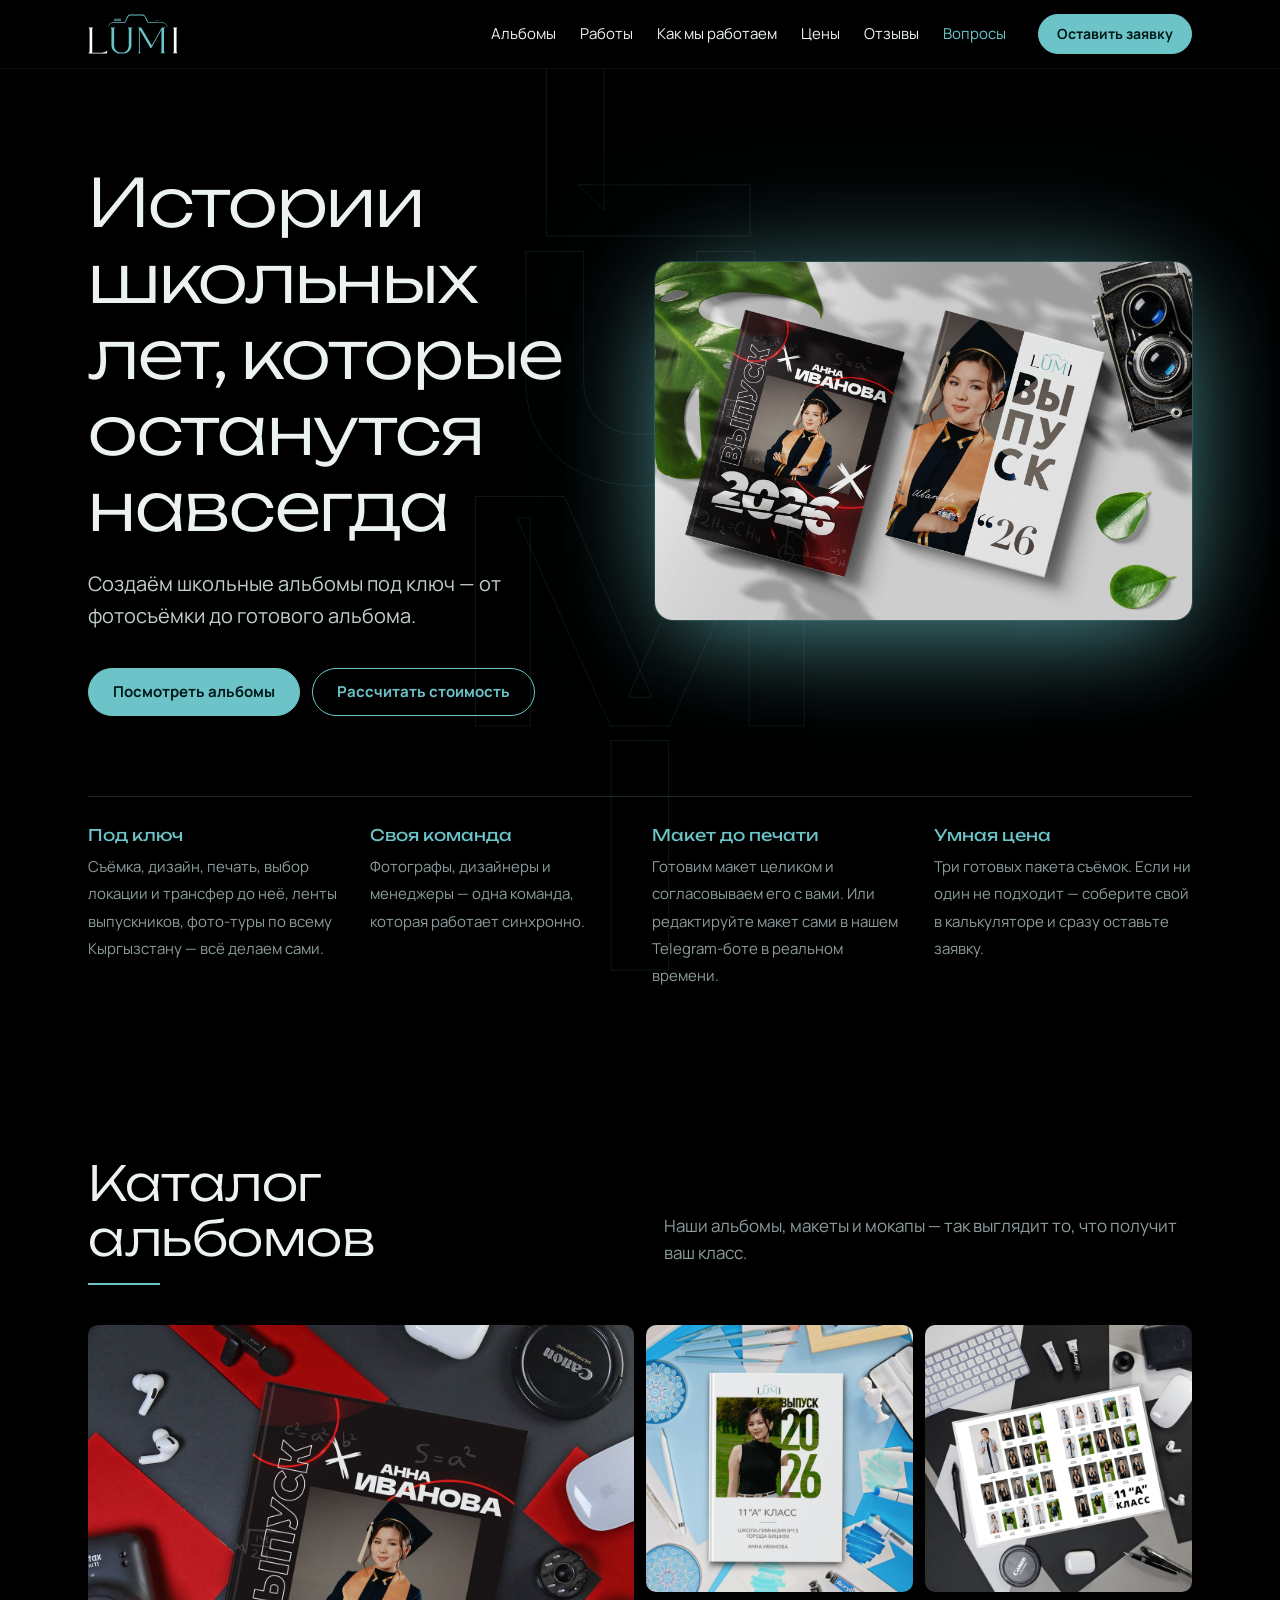
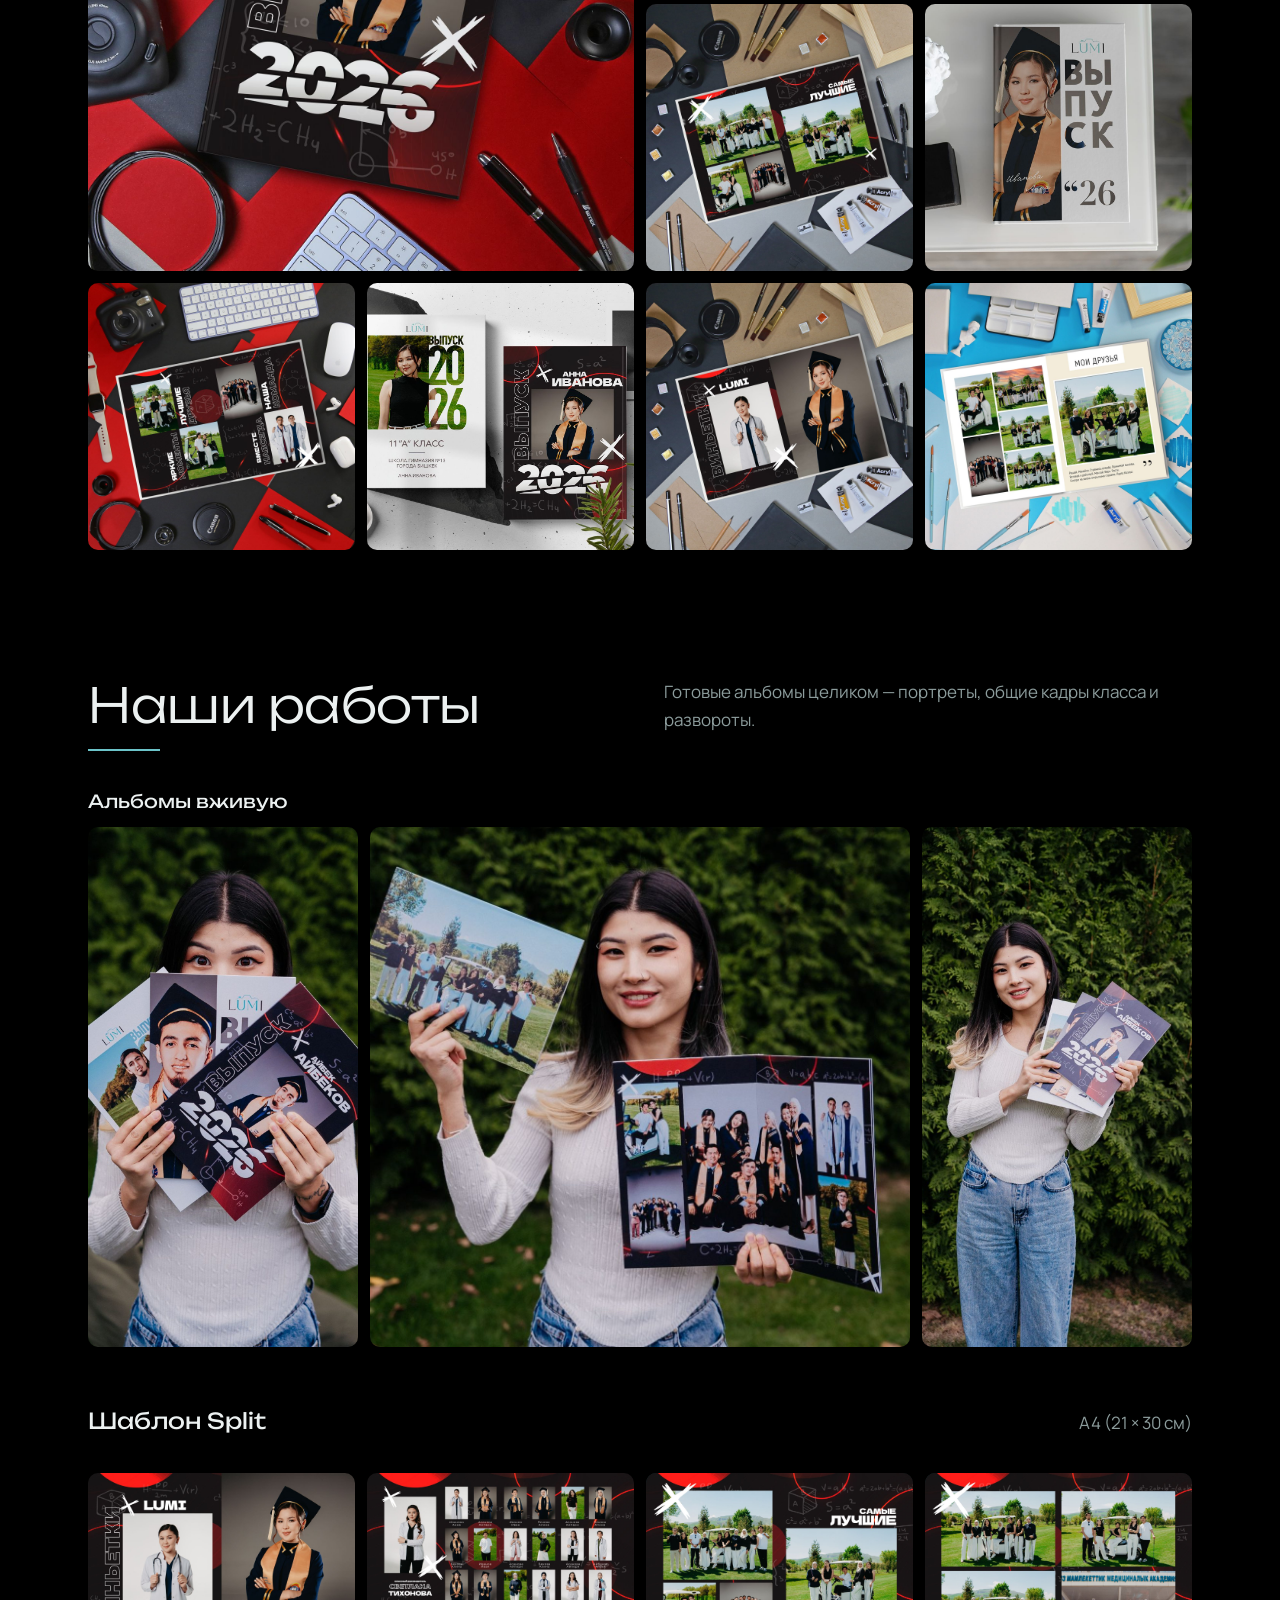
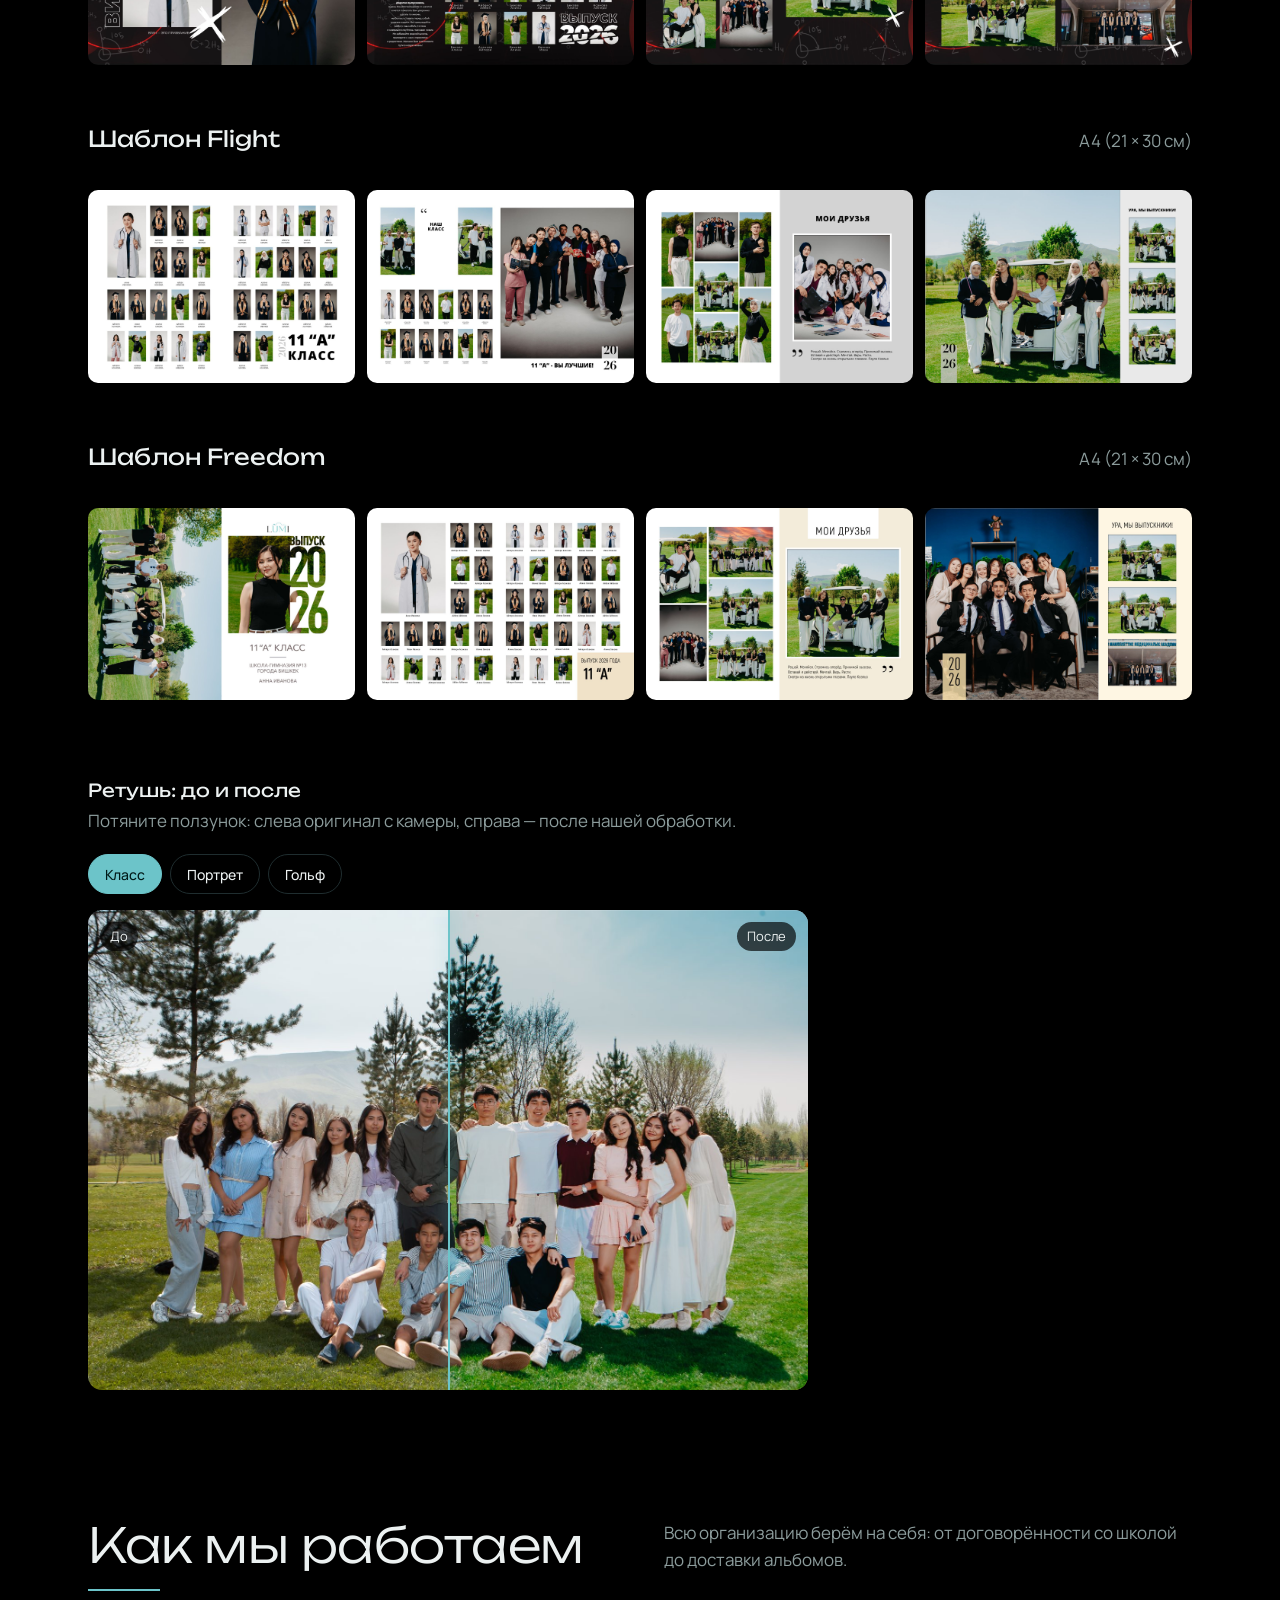
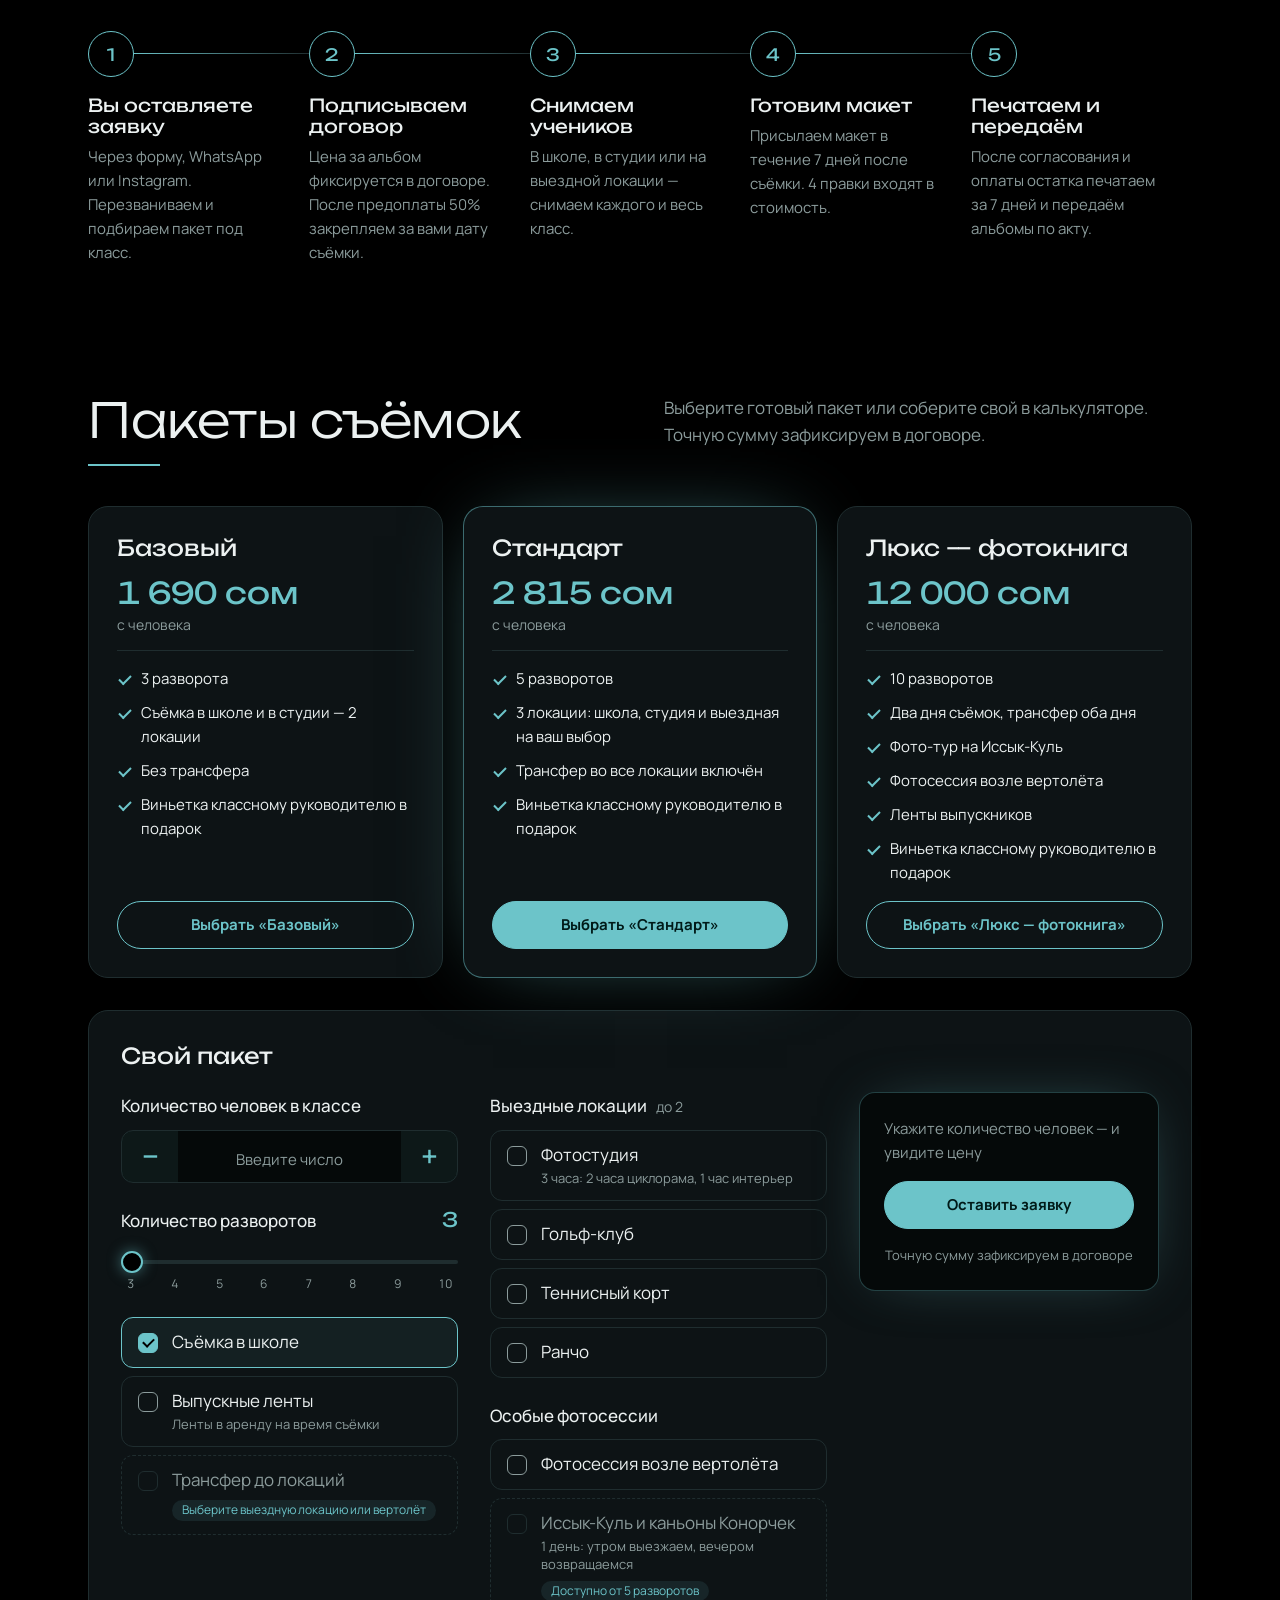
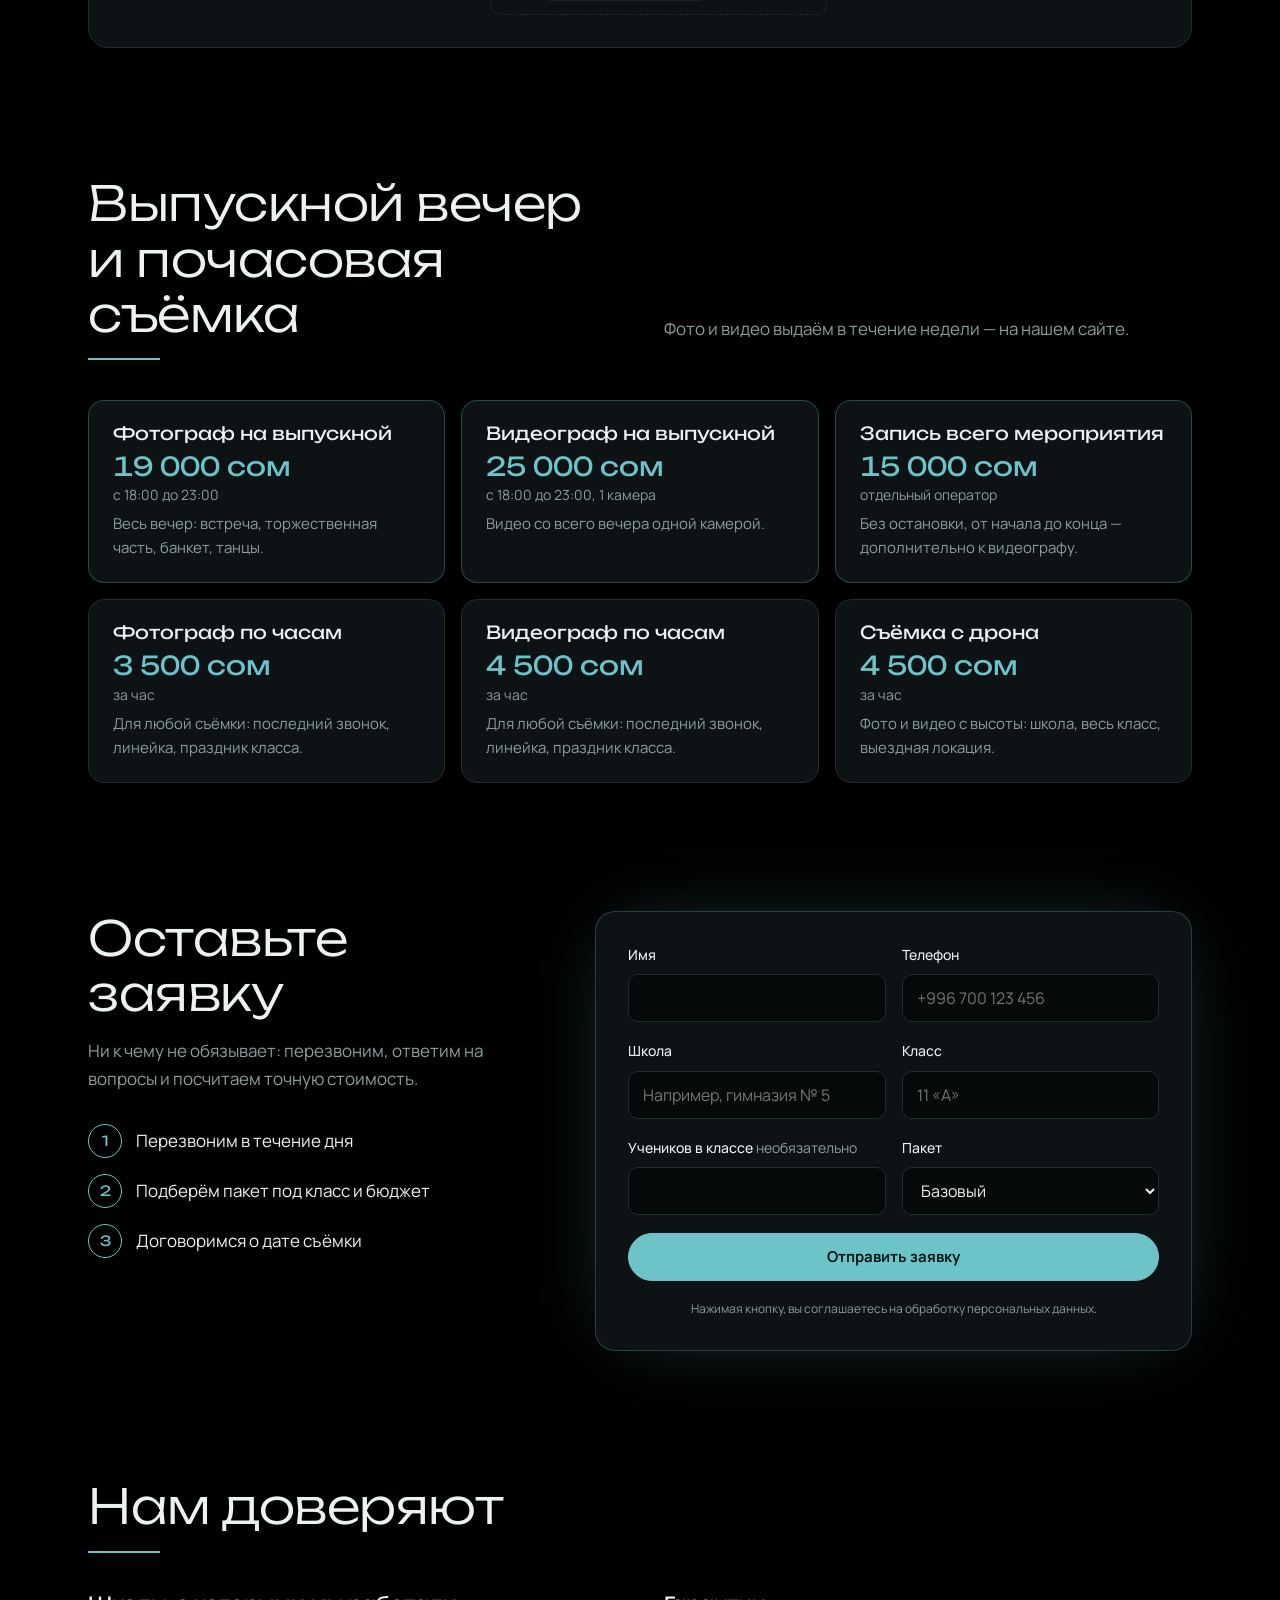
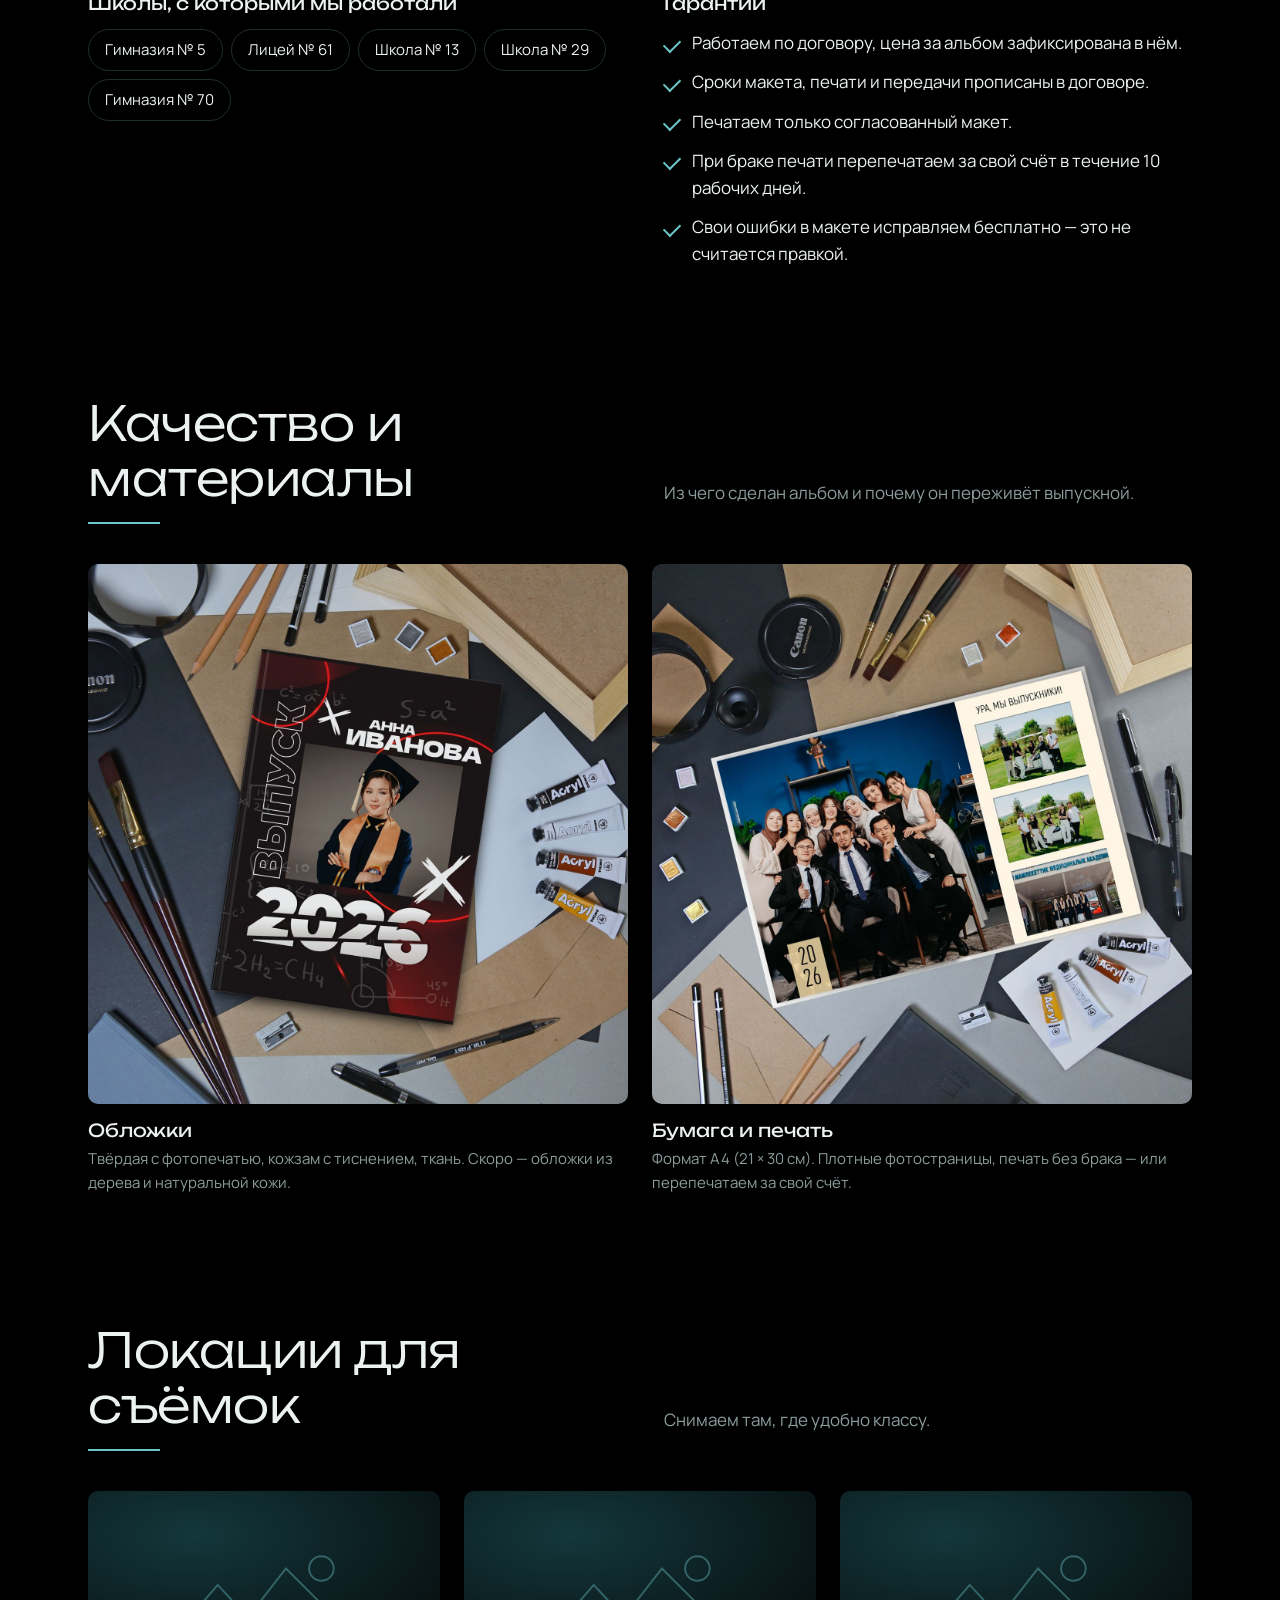
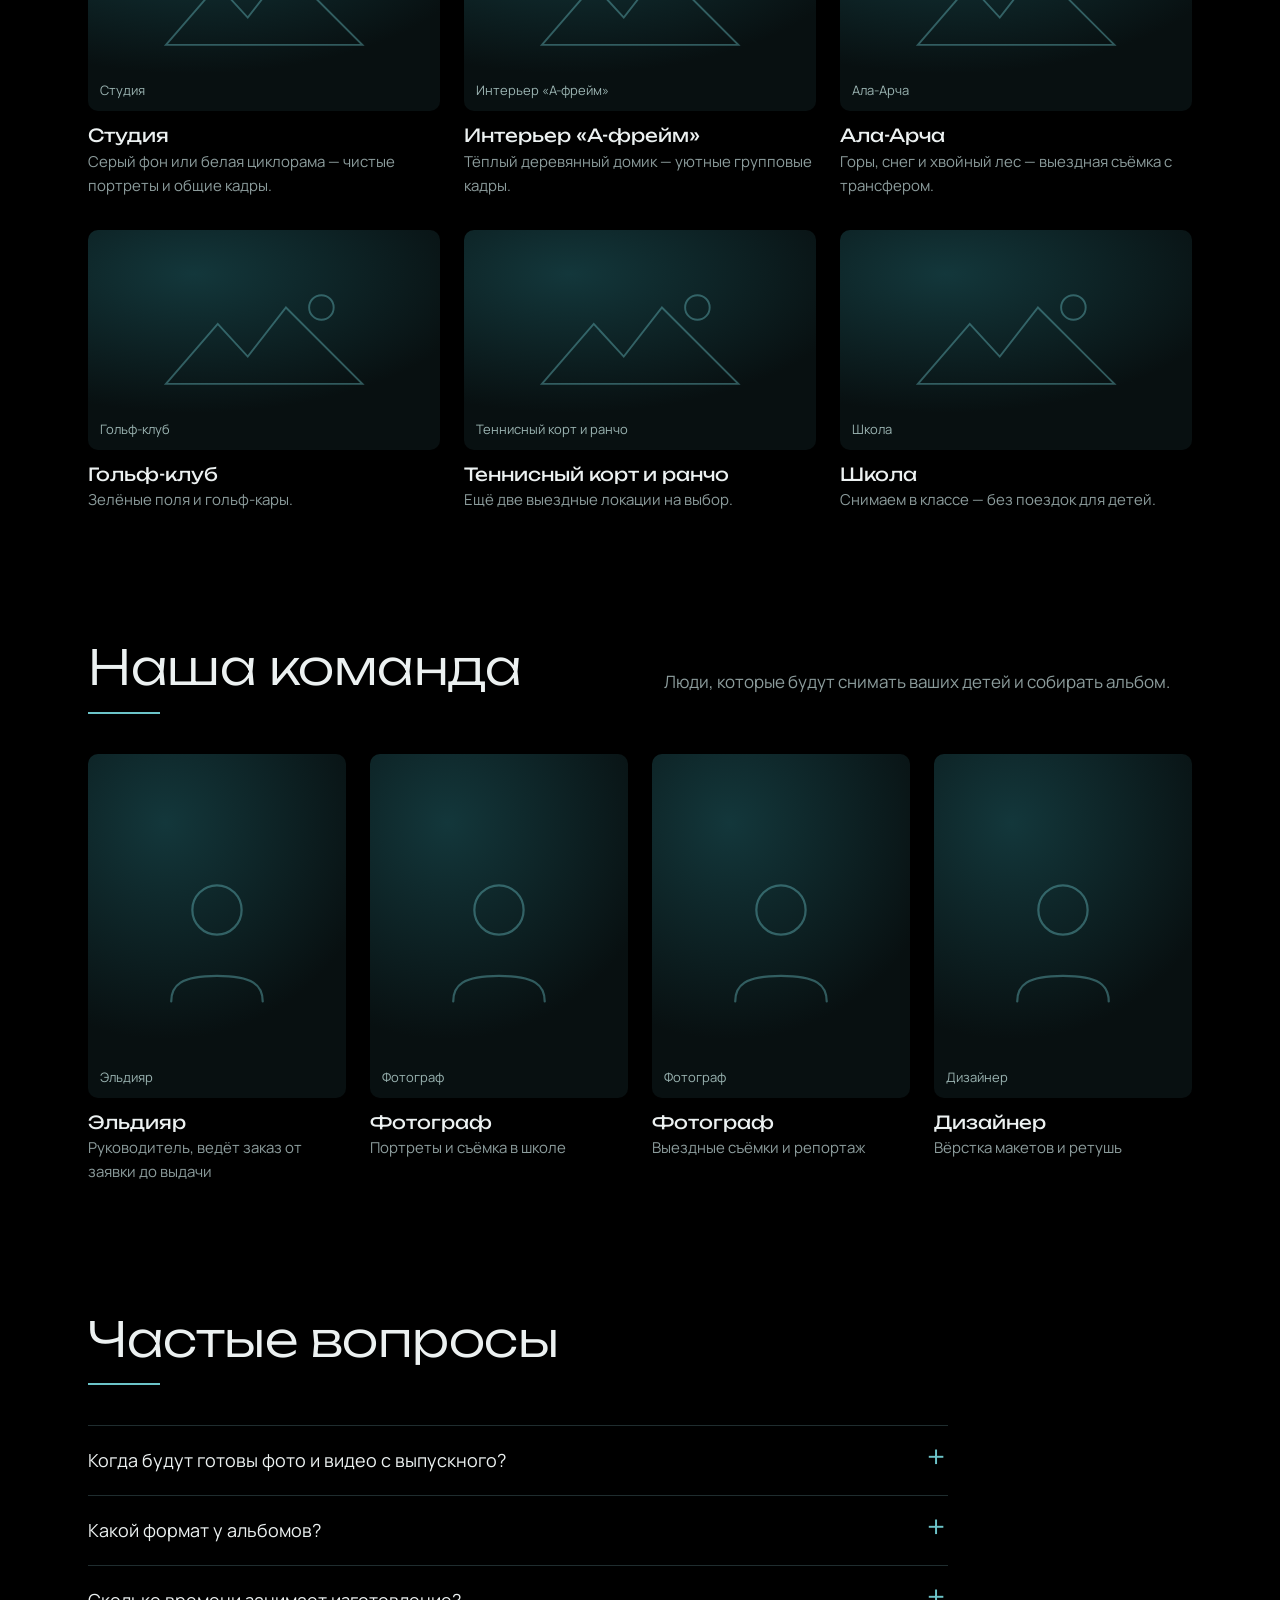
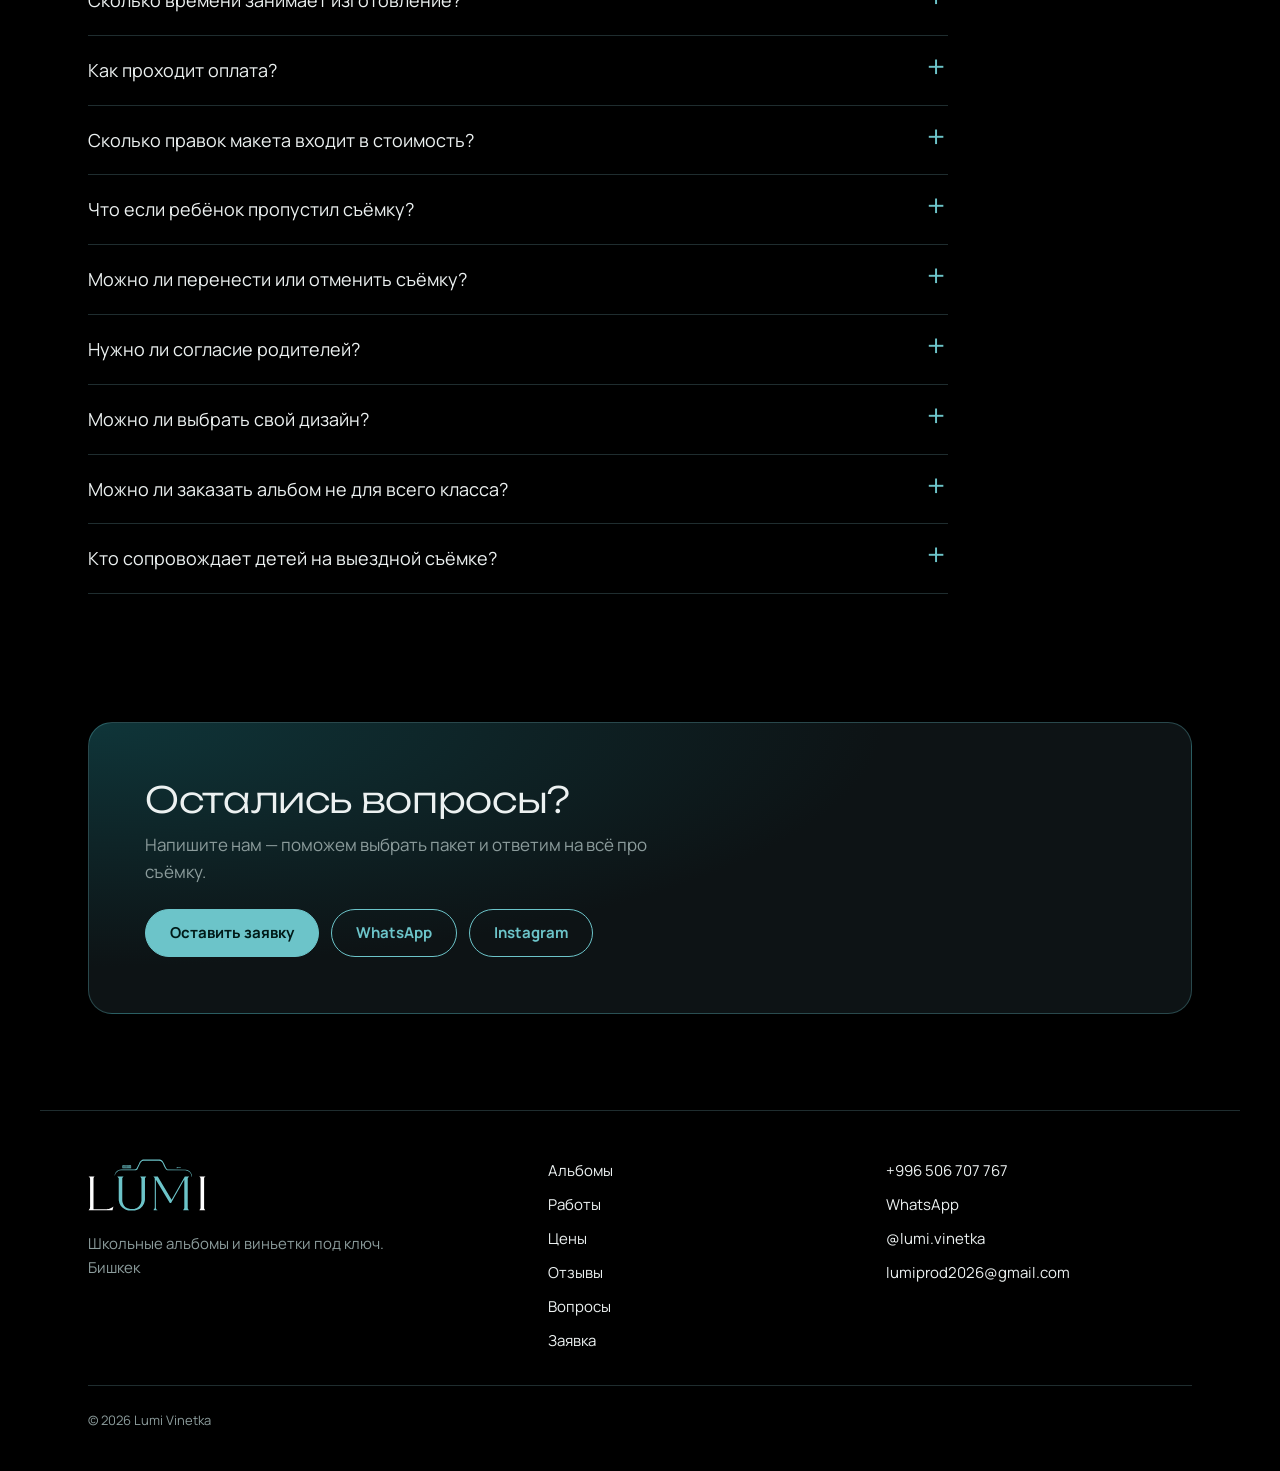
==== index.html @ c785cd85 "Выпускной вечер и почасовые услуги: фото, видео, оператор, дрон Co-Authored-By: Claude Opus 5.5 <nor" ====
<!doctype html>
<html lang="ru">
<head>
  <meta charset="utf-8">
  <meta name="viewport" content="width=device-width, initial-scale=1">
  <title>Lumi Vinetka</title>
  <meta name="description" content="Создаём школьные альбомы и виньетки под ключ — от фотосъёмки до готового альбома.">
  <link rel="preconnect" href="https://fonts.googleapis.com">
  <link rel="preconnect" href="https://fonts.gstatic.com" crossorigin>
  <link href="https://fonts.googleapis.com/css2?family=Unbounded:wght@300;400;600&family=Manrope:wght@400;500;700&display=swap" rel="stylesheet">
  <link rel="icon" type="image/svg+xml" href="img/favicon.svg">
  <link rel="stylesheet" href="styles.css?v=13">
</head>
<body>
  <div class="watermark" aria-hidden="true"><span>L</span><span>U</span><span>M</span><span>I</span></div>

  <header class="nav" id="top">
    <div class="wrap nav__in">
      <a class="logo" href="#top" aria-label="Lumi Vinetka — наверх"><img src="img/logo.svg" alt="LUMI" width="104" height="46"></a>
      <nav class="nav__links" id="navLinks" aria-label="Разделы">
        <a href="#catalog">Альбомы</a>
        <a href="#works">Работы</a>
        <a href="#process">Как мы работаем</a>
        <a href="#packages">Цены</a>
        <a href="#reviews">Отзывы</a>
        <a href="#faq">Вопросы</a>
      </nav>
      <a class="btn btn--small nav__cta" href="#request"><span class="nav__cta-long">Оставить заявку</span><span class="nav__cta-short">Заявка</span></a>
      <button class="burger" id="burger" aria-label="Меню" aria-expanded="false" aria-controls="navLinks"><span></span></button>
    </div>
  </header>

  <main>
    <section class="hero wrap">
      <div class="hero__text">
        <h1>Истории школьных лет, которые останутся навсегда</h1>
        <p class="lead">Создаём школьные альбомы под ключ — от фотосъёмки до готового альбома.</p>
        <div class="hero__cta">
          <a class="btn" href="#catalog">Посмотреть альбомы</a>
          <a class="btn btn--ghost" href="#packages">Рассчитать стоимость</a>
        </div>
      </div>
      <div class="hero__album" id="heroAlbum" aria-label="Школьный альбом"></div>
      <ul class="advantages" id="advantages"></ul>
    </section>

    <section class="section wrap" id="catalog">
      <div class="head">
        <h2>Каталог альбомов</h2>
        <p>Наши альбомы, макеты и мокапы — так выглядит то, что получит ваш класс.</p>
      </div>
      <div class="albums" id="albumGrid"></div>
    </section>

    <section class="section wrap" id="works">
      <div class="head">
        <h2>Наши работы</h2>
        <p>Готовые альбомы целиком — портреты, общие кадры класса и развороты.</p>
      </div>
      <div class="live">
        <h3>Альбомы вживую</h3>
        <div class="live__grid">
          <button class="zoom live__a" data-live="img/live/fan.jpg" aria-label="Три обложки выпускных альбомов в руках"><img src="img/live/fan.jpg" alt="Три обложки выпускных альбомов в руках" loading="lazy" width="1067" height="1600"></button>
          <button class="zoom live__b" data-live="img/live/spread.jpg" aria-label="Открытый разворот альбома и отдельное фото"><img src="img/live/spread.jpg" alt="Открытый разворот альбома и отдельное фото" loading="lazy" width="1600" height="1066"></button>
          <button class="zoom live__c" data-live="img/live/stack.jpg" aria-label="Стопка готовых альбомов"><img src="img/live/stack.jpg" alt="Стопка готовых альбомов" loading="lazy" width="1067" height="1600"></button>
        </div>
      </div>
      <div class="projects" id="projects"></div>

      <div class="split" id="worksExtra">
        <div id="baBlock">
          <h3>Ретушь: до и после</h3>
          <p class="muted">Потяните ползунок: слева оригинал с камеры, справа — после нашей обработки.</p>
          <div class="ba__pairs" id="baPairs"></div>
          <div class="ba" id="beforeAfter">
            <div class="ba__img ba__before" id="baBefore"></div>
            <div class="ba__img ba__after" id="baAfter"></div>
            <div class="ba__line" aria-hidden="true"></div>
            <input type="range" min="0" max="100" value="50" aria-label="Сравнить до и после" id="baRange">
            <span class="ba__tag ba__tag--l">До</span><span class="ba__tag ba__tag--r">После</span>
          </div>
        </div>
        <div id="videoBlock">
          <h3>Видео</h3>
          <p class="muted">Как выглядит готовый альбом и как проходит съёмка.</p>
          <div class="videos" id="videos"></div>
        </div>
      </div>
    </section>

    <section class="section wrap" id="process">
      <div class="head">
        <h2>Как мы работаем</h2>
        <p>Всю организацию берём на себя: от договорённости со школой до доставки альбомов.</p>
      </div>
      <ol class="steps" id="steps"></ol>
    </section>

    <section class="section wrap" id="packages">
      <div class="head">
        <h2>Пакеты съёмок</h2>
        <p>Выберите готовый пакет или соберите свой в калькуляторе. Точную сумму зафиксируем в договоре.</p>
      </div>
      <div class="packages" id="packageList"></div>

      <form class="calc" id="calc" novalidate>
        <h3 class="calc__title">Свой пакет</h3>
        <div class="calc__cols">
          <div class="calc__col">
            <div class="field">
              <label class="field__label" for="N">Количество человек в классе</label>
              <div class="stepper" id="N-stepper">
                <button type="button" id="N-minus" aria-label="Меньше">−</button>
                <input type="number" id="N" min="1" step="1" inputmode="numeric" placeholder="Введите число">
                <button type="button" id="N-plus" aria-label="Больше">+</button>
              </div>
              <p class="field__error" id="N-error" hidden>Введите целое число от 1</p>
            </div>

            <div class="field">
              <label class="field__label" for="R">Количество разворотов <output id="R-value">3</output></label>
              <input type="range" id="R" min="3" max="10" step="1" value="3">
              <div class="ticks" aria-hidden="true"><span>3</span><span>4</span><span>5</span><span>6</span><span>7</span><span>8</span><span>9</span><span>10</span></div>
            </div>

            <div class="options">
              <label class="option"><input type="checkbox" id="school" checked>
                <span class="option__title">Съёмка в школе</span></label>
              <label class="option"><input type="checkbox" id="ribbons">
                <span class="option__title">Выпускные ленты
                  <span class="option__hint">Ленты в аренду на время съёмки</span></span></label>
              <label class="option"><input type="checkbox" id="transfer">
                <span class="option__title">Трансфер до локаций
                  <span class="option__lock">Выберите выездную локацию или вертолёт</span></span></label>
            </div>
          </div>

          <div class="calc__col">
            <fieldset class="group">
              <legend>Выездные локации <span>до <span class="loc-max"></span></span></legend>
              <div class="options">
                <label class="option"><input type="checkbox" id="studio" class="loc">
                  <span class="option__title">Фотостудия
                    <span class="option__hint">3 часа: 2 часа циклорама, 1 час интерьер</span>
                    <span class="option__lock">Уже выбрано <span class="loc-max"></span> локации</span></span></label>
                <label class="option"><input type="checkbox" name="outdoorPlace" value="Гольф-клуб" class="loc">
                  <span class="option__title">Гольф-клуб
                    <span class="option__lock">Уже выбрано <span class="loc-max"></span> локации</span></span></label>
                <label class="option"><input type="checkbox" name="outdoorPlace" value="Теннисный корт" class="loc">
                  <span class="option__title">Теннисный корт
                    <span class="option__lock">Уже выбрано <span class="loc-max"></span> локации</span></span></label>
                <label class="option"><input type="checkbox" name="outdoorPlace" value="Ранчо" class="loc">
                  <span class="option__title">Ранчо
                    <span class="option__lock">Уже выбрано <span class="loc-max"></span> локации</span></span></label>
              </div>
            </fieldset>

            <fieldset class="group">
              <legend>Особые фотосессии</legend>
              <div class="options">
                <label class="option"><input type="checkbox" id="heli">
                  <span class="option__title">Фотосессия возле вертолёта</span></label>
                <label class="option"><input type="checkbox" id="issyk">
                  <span class="option__title">Иссык-Куль и каньоны Конорчек
                    <span class="option__hint">1 день: утром выезжаем, вечером возвращаемся</span>
                    <span class="option__lock">Доступно от <span id="issyk-from"></span> разворотов</span></span></label>
              </div>
            </fieldset>
          </div>

          <aside class="summary" aria-live="polite">
            <div class="summary__price">
              <p class="summary__placeholder" id="calcPlaceholder">Укажите количество человек — и увидите цену</p>
              <div id="calcResult" hidden>
                <span class="summary__label">С одного человека</span>
                <strong id="perPerson"></strong>
              </div>
            </div>
            <a class="btn summary__cta" href="#request" id="calcToRequest">Оставить заявку</a>
            <p class="summary__note">Точную сумму зафиксируем в договоре</p>
          </aside>
        </div>
      </form>
    </section>

    <section class="section wrap" id="events">
      <div class="head">
        <h2>Выпускной вечер и почасовая съёмка</h2>
        <p>Фото и видео выдаём в течение недели — на нашем сайте.</p>
      </div>
      <div class="events" id="eventList"></div>
    </section>

    <section class="section wrap request" id="request">
      <div class="request__intro">
        <h2>Оставьте заявку</h2>
        <p class="request__lead">Ни к чему не обязывает: перезвоним, ответим на вопросы и посчитаем точную стоимость.</p>
        <ol class="request__next">
          <li>Перезвоним в течение дня</li>
          <li>Подберём пакет под класс и бюджет</li>
          <li>Договоримся о дате съёмки</li>
        </ol>
      </div>
      <form class="form" id="requestForm" novalidate>
        <div class="form__field">
          <label for="f-name">Имя</label>
          <input id="f-name" name="name" autocomplete="name" required aria-describedby="f-name-err">
          <p class="form__err" id="f-name-err"></p>
        </div>
        <div class="form__field">
          <label for="f-phone">Телефон</label>
          <input id="f-phone" name="phone" type="tel" autocomplete="tel" inputmode="tel" required placeholder="+996 700 123 456" aria-describedby="f-phone-err">
          <p class="form__err" id="f-phone-err"></p>
        </div>
        <div class="form__field">
          <label for="f-school">Школа</label>
          <input id="f-school" name="school" required placeholder="Например, гимназия № 5" aria-describedby="f-school-err">
          <p class="form__err" id="f-school-err"></p>
        </div>
        <div class="form__field">
          <label for="f-grade">Класс</label>
          <input id="f-grade" name="grade" required placeholder="11 «А»" aria-describedby="f-grade-err">
          <p class="form__err" id="f-grade-err"></p>
        </div>
        <div class="form__field">
          <label for="f-count">Учеников в классе <span class="form__opt">необязательно</span></label>
          <input id="f-count" name="count" type="number" min="1" max="200" inputmode="numeric">
        </div>
        <div class="form__field">
          <label for="formType">Пакет</label>
          <select name="type" id="formType"></select>
        </div>
        <input type="hidden" name="estimate" id="formEstimate">
        <label class="hp" aria-hidden="true">Сайт<input name="website" id="f-website" tabindex="-1" autocomplete="off"></label>
        <p class="form__estimate form__wide" id="formEstimateLine" hidden></p>
        <button class="btn form__wide" type="submit" id="formSubmit">Отправить заявку</button>
        <p class="form__error form__wide" id="formError" role="alert"></p>
        <p class="form__legal form__wide">Нажимая кнопку, вы соглашаетесь на обработку персональных данных.</p>
      </form>
      <div class="form form--done" id="formDone" hidden tabindex="-1">
        <h3>Заявка отправлена</h3>
        <p>Перезвоним в течение дня. Если удобнее — напишите нам в WhatsApp или Instagram.</p>
      </div>
    </section>

    <section class="section wrap" id="reviews">
      <div class="head">
        <h2 id="reviewsTitle">Что говорят родители</h2>
      </div>
      <div class="reviews" id="reviewList"></div>
      <div class="videos videos--reviews" id="videoReviews" hidden></div>
      <div class="trust">
        <div>
          <h3>Школы, с которыми мы работали</h3>
          <ul class="schools" id="schoolList"></ul>
        </div>
        <div>
          <h3>Гарантии</h3>
          <ul class="guarantees" id="guaranteeList"></ul>
        </div>
      </div>
    </section>

    <section class="section wrap" id="quality">
      <div class="head">
        <h2>Качество и материалы</h2>
        <p>Из чего сделан альбом и почему он переживёт выпускной.</p>
      </div>
      <div class="quality" id="qualityList"></div>
    </section>

    <section class="section wrap" id="locations">
      <div class="head">
        <h2>Локации для съёмок</h2>
        <p>Снимаем там, где удобно классу.</p>
      </div>
      <div class="locations" id="locationList"></div>
    </section>

    <section class="section wrap" id="team">
      <div class="head">
        <h2>Наша команда</h2>
        <p>Люди, которые будут снимать ваших детей и собирать альбом.</p>
      </div>
      <div class="team" id="teamList"></div>
    </section>

    <section class="section wrap" id="faq">
      <div class="head">
        <h2>Частые вопросы</h2>
      </div>
      <div class="faq" id="faqList"></div>
    </section>
    <section class="section wrap">
      <div class="cta-final">
        <div>
          <h2>Остались вопросы?</h2>
          <p>Напишите нам — поможем выбрать пакет и ответим на всё про съёмку.</p>
        </div>
        <div class="cta-final__actions">
          <a class="btn" href="#request">Оставить заявку</a>
          <a class="btn btn--ghost" id="waLink" target="_blank" rel="noopener">WhatsApp</a>
          <a class="btn btn--ghost" id="igLink" target="_blank" rel="noopener">Instagram</a>
        </div>
      </div>
    </section>
  </main>

  <footer class="footer wrap">
    <div class="footer__brand">
      <img class="logo logo--footer" src="img/logo.svg" alt="LUMI" width="136" height="60">
      <p id="footerCity"></p>
    </div>
    <nav class="footer__nav" aria-label="Разделы сайта">
      <a href="#catalog">Альбомы</a>
      <a href="#works">Работы</a>
      <a href="#packages">Цены</a>
      <a href="#reviews">Отзывы</a>
      <a href="#faq">Вопросы</a>
      <a href="#request">Заявка</a>
    </nav>
    <div class="footer__contacts">
      <a id="footerPhone"></a>
      <a id="footerWa" target="_blank" rel="noopener">WhatsApp</a>
      <a id="footerIg" target="_blank" rel="noopener"></a>
      <a id="footerEmail"></a>
    </div>
    <p class="footer__copy" id="footerCopy"></p>
  </footer>

  <dialog class="lightbox" id="lightbox">
    <button class="lightbox__close" id="lightboxClose" aria-label="Закрыть">×</button>
    <div class="lightbox__img" id="lightboxImg"></div>
    <p id="lightboxCaption"></p>
  </dialog>

  <script src="content.js?v=13"></script>
  <script src="calc.js?v=13"></script>
  <script src="app.js?v=13"></script>
</body>
</html>
---- styles.css ----
:root {
  color-scheme: dark;
  --bg: #000;
  --surface: #0d1315;
  --surface-2: #131c1e;
  --line: #1f2d2f;
  --teal: #6cc4c9;
  --teal-deep: #2e7d82;
  --text: #ecf1f1;
  --muted: #8c9c9c;
  --display: "Unbounded", system-ui, sans-serif;
  --body: "Manrope", system-ui, sans-serif;
  --r: 14px;
  --gutter: clamp(16px, 4vw, 48px);
}

* { box-sizing: border-box; }
html { scroll-behavior: smooth; scroll-padding-top: 80px; }
@media (prefers-reduced-motion: reduce) { html { scroll-behavior: auto; } * { transition: none !important; } }

body {
  margin: 0;
  background: var(--bg) radial-gradient(1200px 700px at 85% -10%, #0b282a33, transparent 70%);
  color: var(--text);
  font: 400 17px/1.6 var(--body);
  overflow-x: hidden;
}
img { max-width: 100%; display: block; }
a { color: var(--teal); }
h1, h2, h3 { font-family: var(--display); font-weight: 300; line-height: 1.15; margin: 0; }
h2 { font-size: clamp(28px, 4.2vw, 48px); letter-spacing: -0.01em; }
h3 { font-size: 18px; font-weight: 400; }
p { margin: 0; }
.muted { color: var(--muted); }
.sr { position: absolute; width: 1px; height: 1px; overflow: hidden; clip: rect(0 0 0 0); }
:focus-visible { outline: 2px solid var(--teal); outline-offset: 3px; border-radius: 4px; }

.wrap { width: min(1200px, 100%); margin-inline: auto; padding-inline: var(--gutter); }
main, .footer { position: relative; z-index: 1; }

/* Огромное вертикальное слово на фоне — как в референсе */
.watermark {
  position: fixed; inset: 0; z-index: 0; pointer-events: none;
  display: flex; flex-direction: column; justify-content: space-around; align-items: center;
  font: 600 min(34vh, 40vw)/0.8 var(--display);
  color: transparent; -webkit-text-stroke: 1px #6cc4c91c;
}

/* ---------- Кнопки ---------- */
.btn {
  display: inline-flex; align-items: center; justify-content: center; gap: 8px;
  min-height: 48px; padding: 12px 24px; border-radius: 999px;
  background: var(--teal); color: #001a18; border: 1px solid var(--teal);
  font: 700 15px/1.2 var(--body); text-decoration: none; cursor: pointer; text-align: center;
  transition: background .2s, box-shadow .2s;
}
.btn:hover { box-shadow: 0 0 28px #6cc4c966; }
.btn--ghost { background: transparent; color: var(--teal); }
.btn--ghost:hover { background: #6cc4c914; }
.btn--small { min-height: 40px; padding: 8px 18px; font-size: 14px; }

/* ---------- Шапка ---------- */
.nav { position: sticky; top: env(safe-area-inset-top, 0px); z-index: 10; background: #000c; backdrop-filter: blur(10px); border-bottom: 1px solid #ffffff0d; }
.nav__in { display: flex; align-items: center; gap: 32px; min-height: 68px; }
.logo { display: inline-flex; align-items: center; }
.logo img { display: block; height: 40px; width: auto; }
.nav__links { display: flex; gap: 24px; margin-left: auto; }
.nav__links a { color: var(--text); text-decoration: none; font-size: 15px; }
.nav__links a:hover { color: var(--teal); }
.nav__links a[aria-current] { color: var(--teal); }
.burger { display: none; }

@media (max-width: 960px) {
  .nav__in { gap: 12px; }
  .nav__in > .btn { margin-left: auto; }
  .burger {
    display: grid; place-items: center; width: 44px; height: 44px; border: 1px solid var(--line);
    border-radius: 50%; background: none; cursor: pointer;
  }
  .burger span, .burger span::before, .burger span::after { display: block; width: 18px; height: 1.5px; background: var(--text); position: relative; content: ""; }
  .burger span::before { position: absolute; top: -6px; }
  .burger span::after { position: absolute; top: 6px; }
  .nav__links {
    display: none; position: absolute; top: 100%; left: 0; right: 0; flex-direction: column; gap: 0;
    background: #000; border-bottom: 1px solid var(--line); padding: 8px var(--gutter) 16px;
  }
  .nav__links a { padding: 12px 0; font-size: 17px; border-bottom: 1px solid #ffffff0a; }
  .menu-open .nav__links { display: flex; }
}
.nav__cta-short { display: none; }
@media (max-width: 420px) { .nav__cta-long { display: none; } .nav__cta-short { display: inline; } .nav__cta { padding-inline: 14px; } }

/* ---------- Главный экран ---------- */
.hero {
  display: grid; grid-template-columns: 1fr 1.05fr; gap: 48px 56px; align-items: center;
  padding-top: clamp(40px, 8vw, 96px); padding-bottom: 40px;
}
.hero h1 { font-size: clamp(34px, 5.4vw, 66px); letter-spacing: -0.02em; }
.lead { margin-top: 24px; font-size: clamp(17px, 1.6vw, 20px); color: #c3cfcf; max-width: 32em; }
.hero__cta { display: flex; flex-wrap: wrap; gap: 12px; margin-top: 36px; }

.hero__img {
  display: block; width: 100%; height: auto; border-radius: 18px;
  box-shadow: 0 0 0 1px #6cc4c933, 0 30px 90px -20px #6cc4c980, 0 0 140px -30px #6cc4c9aa;
}
.album {
  display: grid; grid-template-columns: 1fr 1fr; aspect-ratio: 2 / 1.35;
  border-radius: 10px; padding: 12px; background: #0b1213;
  box-shadow: 0 0 0 1px #6cc4c933, 0 30px 90px -20px #6cc4c980, 0 0 140px -30px #6cc4c9aa;
  transform: perspective(1400px) rotateY(-10deg) rotateX(4deg);
}
.album__page { background: #f2f4f3; padding: 6%; display: grid; gap: 6%; color: #1c2626; }
.album__page--l { border-radius: 4px 0 0 4px; grid-template-rows: 1fr auto; box-shadow: inset -18px 0 24px -18px #0006; }
.album__page--r { border-radius: 0 4px 4px 0; grid-template-rows: 1fr 1fr; box-shadow: inset 18px 0 24px -18px #0006; }
.album__page p { font: 400 clamp(11px, 1.2vw, 15px)/1.3 var(--display); }
.album__page small { font: 400 .75em var(--body); color: #5b6a6a; }
.album__page > * { min-height: 0; min-width: 0; }
.album .ph { aspect-ratio: auto; height: 100%; border-radius: 2px; background: linear-gradient(160deg, #d3ecee, #a3cdd0); }
.album .ph svg { stroke: #2e7d8299; }
.album .ph span { display: none; }

.advantages {
  grid-column: 1 / -1; list-style: none; margin: 32px 0 0; padding: 28px 0 0;
  display: grid; grid-template-columns: repeat(4, 1fr); gap: 24px; border-top: 1px solid var(--line);
}
.advantages strong { display: block; font: 400 16px/1.3 var(--display); color: var(--teal); margin-bottom: 6px; }
.advantages span { color: var(--muted); font-size: 15px; }

@media (max-width: 900px) {
  .hero { grid-template-columns: 1fr; }
  .album { transform: none; }
  .advantages { grid-template-columns: 1fr 1fr; }
}
@media (max-width: 520px) { .advantages { grid-template-columns: 1fr; } }

/* ---------- Секции ---------- */
.section { padding-top: clamp(72px, 10vw, 128px); }
.head { display: grid; grid-template-columns: 1fr 1fr; gap: 16px 48px; align-items: end; margin-bottom: 40px; }
.head p { color: var(--muted); max-width: 34em; }
.head::after { content: ""; grid-column: 1; width: 72px; height: 2px; background: var(--teal); order: -0; }
@media (max-width: 760px) { .head { grid-template-columns: 1fr; } }
.section h3 + .muted { margin: 6px 0 20px; }

/* Заглушки фото */
.ph {
  position: relative; overflow: hidden; border-radius: 10px; aspect-ratio: 4 / 3; width: 100%;
  background: radial-gradient(120% 90% at 30% 20%, #13373b, #081011 70%);
  display: grid; place-items: center;
}
.ph svg { width: 62%; max-height: 72%; fill: none; stroke: #6cc4c966; stroke-width: 1.4; stroke-linecap: round; }
.ph span { position: absolute; left: 12px; bottom: 10px; font-size: 13px; color: #9ab3b1; }
.ph--portrait { aspect-ratio: 3 / 4; }
.ph--tall { aspect-ratio: 3 / 4; }
.ph--spread, .ph--group, .ph--scene { aspect-ratio: 16 / 10; }
.ph--img img { width: 100%; height: 100%; object-fit: cover; }

.zoom { padding: 0; border: 0; background: none; cursor: zoom-in; border-radius: 10px; display: block; width: 100%; }
.zoom .ph { transition: box-shadow .25s; }
.zoom:hover .ph { box-shadow: 0 0 0 1px #6cc4c980, 0 0 40px -8px #6cc4c980; }

/* ---------- Каталог ---------- */
.albums { display: grid; grid-template-columns: repeat(4, 1fr); gap: 12px; }
.albums .ph { aspect-ratio: 1; }
/* Первая картинка каталога — крупная, на два ряда: сетка не выглядит монотонной */
.albums .zoom:first-child { grid-column: span 2; grid-row: span 2; }
.albums .zoom:first-child .ph { height: 100%; }
@media (max-width: 860px) { .albums { grid-template-columns: 1fr 1fr; } }

/* ---------- Пакеты ---------- */
.packages { display: grid; grid-template-columns: repeat(3, 1fr); gap: 20px; align-items: stretch; }
.pkg { display: flex; flex-direction: column; gap: 16px; padding: clamp(20px, 3vw, 28px); border-radius: 20px; border: 1px solid var(--line); background: var(--surface); }
.pkg--featured { border-color: #6cc4c980; box-shadow: 0 0 80px -30px #6cc4c999; }
.pkg h3 { font-size: 22px; }
.pkg__price { font: 400 clamp(24px, 2.6vw, 30px)/1.1 var(--display); color: var(--teal); font-variant-numeric: tabular-nums; }
.pkg__price small { display: block; margin-top: 6px; font: 400 14px var(--body); color: var(--muted); }
.pkg ul { list-style: none; margin: 0; padding: 16px 0 0; border-top: 1px solid var(--line); display: grid; gap: 10px; flex: 1; align-content: start; }
.pkg li { position: relative; padding-left: 24px; font-size: 15px; }
.pkg li::before { content: ""; position: absolute; left: 2px; top: .5em; width: 10px; height: 5px; border-left: 2px solid var(--teal); border-bottom: 2px solid var(--teal); rotate: -45deg; }
@media (max-width: 900px) { .packages { grid-template-columns: 1fr; } }

/* ---------- Работы ---------- */
.projects { display: grid; gap: 56px; }
.project header { display: flex; flex-wrap: wrap; justify-content: space-between; align-items: baseline; gap: 4px 24px; margin-bottom: 16px; }
.project h3 { font-size: 22px; }
.project__grid { display: grid; grid-template-columns: repeat(4, minmax(0, 1fr)); gap: 12px; }
.project__grid .ph { aspect-ratio: 1400 / 1009; }
@media (max-width: 860px) { .project__grid { grid-template-columns: 1fr 1fr; } }

.split { display: grid; grid-template-columns: 1fr 1fr; gap: 48px; margin-top: 80px; }
.split--single { grid-template-columns: minmax(0, 720px); }
@media (max-width: 860px) { .split { grid-template-columns: 1fr; } }

.ba { --pos: 50%; --ar: 4 / 3; --arn: 1.333; position: relative; aspect-ratio: var(--ar); width: min(100%, calc(78vh * var(--arn))); margin-inline: auto; border-radius: var(--r); overflow: hidden; }
.ba__img { position: absolute; inset: 0; display: grid; place-items: center; }
.ba__img img { width: 100%; height: 100%; object-fit: cover; }
.ba__img svg { width: 50%; fill: none; stroke-width: 1.4; }
.ba__before { background: #3b3f3e; }
.ba__before:not(:has(img)) { filter: grayscale(1) contrast(.7); }
.ba__before svg { stroke: #9a9f9e; }
.ba__after { background: radial-gradient(90% 90% at 40% 30%, #1d5054, #081011); clip-path: inset(0 0 0 var(--pos)); }
.ba__after svg { stroke: var(--teal); }
.ba__line { position: absolute; top: 0; bottom: 0; left: var(--pos); width: 2px; background: var(--teal); box-shadow: 0 0 16px var(--teal); }
.ba input { position: absolute; inset: 0; width: 100%; height: 100%; opacity: 0; cursor: ew-resize; margin: 0; }
.ba__tag { position: absolute; top: 12px; padding: 4px 10px; border-radius: 999px; background: #000a; font-size: 13px; pointer-events: none; }
.ba__tag--l { left: 12px; } .ba__tag--r { right: 12px; }
.ba:has(input:focus-visible) { outline: 2px solid var(--teal); outline-offset: 3px; }

.videos { display: grid; gap: 16px; }
.video { margin: 0; }
.video iframe, .video__ph { width: 100%; aspect-ratio: 16 / 9; border: 0; border-radius: var(--r); }
.video__ph { display: grid; place-items: center; background: radial-gradient(80% 100% at 30% 20%, #13373b, #050a0b); }
.play { width: 64px; height: 64px; border-radius: 50%; border: 1.5px solid var(--teal); display: grid; place-items: center; }
.play::after { content: ""; border-left: 16px solid var(--teal); border-block: 10px solid transparent; margin-left: 4px; }
.video figcaption { margin-top: 8px; color: var(--muted); font-size: 15px; }

/* ---------- Как мы работаем ---------- */
.steps { list-style: none; counter-reset: s; margin: 0; padding: 0; display: grid; grid-template-columns: repeat(5, 1fr); gap: 0; }
.steps li { counter-increment: s; position: relative; padding: 64px 20px 0 0; }
.steps li::before {
  content: counter(s); position: absolute; top: 0; left: 0; width: 44px; height: 44px; border-radius: 50%;
  display: grid; place-items: center; border: 1px solid var(--teal); color: var(--teal); font: 400 17px var(--display); background: var(--bg);
  z-index: 1;
}
.steps li::after { content: ""; position: absolute; top: 22px; left: 44px; right: 0; height: 1px; background: linear-gradient(90deg, var(--teal), var(--line)); }
.steps li:last-child::after { display: none; }
.steps h3 { margin-bottom: 8px; }
.steps p { color: var(--muted); font-size: 15px; }
@media (max-width: 900px) {
  .steps { grid-template-columns: 1fr; gap: 28px; }
  .steps li { padding: 0 0 0 64px; }
  .steps li::after { top: 44px; left: 22px; right: auto; bottom: -28px; width: 1px; height: auto; background: var(--line); }
}

/* ---------- Качество ---------- */
.quality { display: grid; grid-template-columns: repeat(6, 1fr); gap: 24px; }
.q { grid-column: span 2; display: grid; gap: 16px; align-content: start; }
.q:nth-child(1), .q:nth-child(2) { grid-column: span 3; }
.q:nth-child(1) .ph, .q:nth-child(2) .ph { aspect-ratio: 16 / 9; }
.q .ph { aspect-ratio: 4 / 3; }
/* Настоящие фото и мокапы — целиком, в своих пропорциях, без обрезки */
.quality .q .ph--img { aspect-ratio: auto; }
.q .ph--img img { height: auto; }
.q h3 { margin-bottom: 6px; }
.q p { color: var(--muted); font-size: 15px; }
@media (max-width: 860px) { .quality { grid-template-columns: 1fr 1fr; } .q, .q:nth-child(1), .q:nth-child(2) { grid-column: auto; } }
@media (max-width: 520px) { .quality { grid-template-columns: 1fr; } }

/* ---------- Локации ---------- */
.locations { display: grid; grid-template-columns: repeat(3, 1fr); gap: 32px 24px; }
.loc h3 { margin: 14px 0 4px; }
.loc p { color: var(--muted); font-size: 15px; }
@media (max-width: 860px) { .locations { grid-template-columns: 1fr 1fr; } }
@media (max-width: 520px) { .locations { grid-template-columns: 1fr; } }

/* ---------- Калькулятор ---------- */
.calc { grid-template-columns: minmax(0, 1fr); margin-top: 32px; background: var(--surface); border: 1px solid var(--line); border-radius: 20px; padding: clamp(20px, 3vw, 32px); display: grid; gap: 24px; }
.calc__title { font-size: 22px; }
.calc__cols { display: grid; grid-template-columns: repeat(2, minmax(0, 1fr)) 300px; gap: 24px 32px; align-items: start; }
.calc__col { display: grid; grid-template-columns: minmax(0, 1fr); gap: 24px; }

.field__label { display: flex; justify-content: space-between; align-items: baseline; gap: 12px; margin-bottom: 10px; font-weight: 500; }
.field__label output { font: 400 20px var(--display); color: var(--teal); }
.field__error { margin-top: 6px; color: #ff9a9a; font-size: 13px; }

/* Степпер количества человек */
.stepper { display: flex; border: 1px solid var(--line); border-radius: 12px; overflow: hidden; background: #050909; }
.stepper:focus-within { border-color: var(--teal); box-shadow: 0 0 0 3px #6cc4c933; }
.stepper.invalid { border-color: #ff7a7a; box-shadow: 0 0 0 3px #ff7a7a26; }
.stepper button {
  flex: 0 0 56px; border: 0; background: #6cc4c914; color: var(--teal); font: 400 24px var(--display);
  cursor: pointer; touch-action: manipulation; user-select: none;
}
.stepper button:hover { background: #6cc4c92b; }
.stepper button:disabled { color: var(--line); background: transparent; cursor: default; }
.stepper input {
  flex: 1; min-width: 0; padding: 12px 8px; border: 0; outline: none; background: transparent; color: var(--text);
  text-align: center; font: 400 22px var(--display); -moz-appearance: textfield;
}
.stepper input::-webkit-outer-spin-button, .stepper input::-webkit-inner-spin-button { -webkit-appearance: none; margin: 0; }
.stepper input::placeholder { font: 400 15px var(--body); color: var(--muted); }

/* Ползунок разворотов */
.calc input[type=range] {
  -webkit-appearance: none; appearance: none; width: 100%; height: 4px; margin: 10px 0; border-radius: 2px;
  background: linear-gradient(to right, var(--teal) var(--fill, 0%), var(--line) var(--fill, 0%));
}
.calc input[type=range]::-webkit-slider-thumb {
  -webkit-appearance: none; width: 22px; height: 22px; border-radius: 50%; cursor: pointer;
  background: var(--bg); border: 2px solid var(--teal); box-shadow: 0 0 14px #6cc4c980;
}
.calc input[type=range]::-moz-range-thumb { width: 18px; height: 18px; border-radius: 50%; background: var(--bg); border: 2px solid var(--teal); cursor: pointer; }
.ticks { display: flex; justify-content: space-between; padding: 0 6px; font-size: 12px; color: var(--muted); font-variant-numeric: tabular-nums; }

/* Опции-карточки */
.group { border: 0; margin: 0; padding: 0; min-width: 0; }
.group legend { padding: 0; margin-bottom: 10px; font-weight: 500; }
.group legend > span { color: var(--muted); font-weight: 400; font-size: 14px; margin-left: 6px; }
.options { display: grid; gap: 8px; }
.option {
  display: flex; gap: 14px; align-items: flex-start; padding: 13px 16px; cursor: pointer;
  border: 1px solid var(--line); border-radius: 12px; transition: border-color .15s, background .15s;
}
.option:hover { border-color: #6cc4c966; }
.option:has(input:checked) { border-color: var(--teal); background: #6cc4c912; }
.option input {
  -webkit-appearance: none; appearance: none; flex-shrink: 0; width: 20px; height: 20px; margin: 2px 0 0;
  border: 1px solid var(--muted); border-radius: 6px; display: grid; place-content: center; cursor: pointer;
}
.option input::after {
  content: ""; width: 9px; height: 5px; margin-top: -3px; border: solid var(--bg); border-width: 0 0 2px 2px;
  transform: rotate(-45deg) scale(0); transition: transform .15s;
}
.option input:checked { background: var(--teal); border-color: var(--teal); }
.option input:checked::after { transform: rotate(-45deg) scale(1); }
.option__title { line-height: 1.35; }
.option__hint { display: block; margin-top: 3px; font-size: 13px; color: var(--muted); }
.option__lock { display: none; margin-top: 8px; padding: 2px 10px; border-radius: 999px; font-size: 12px; color: var(--teal); background: #6cc4c91a; width: fit-content; }
.option:has(input:disabled) { cursor: not-allowed; border-style: dashed; }
.option:has(input:disabled):hover { border-color: var(--line); }
.option:has(input:disabled) .option__title { color: var(--muted); }
.option:has(input:disabled) .option__lock { display: block; }
.option input:disabled { cursor: not-allowed; border-color: var(--line); }

/* Итог: колонка справа, прилипает при прокрутке; на телефоне — панель внизу экрана */
.summary {
  position: sticky; top: 92px; display: grid; gap: 16px; padding: 24px;
  border-radius: 16px; background: #050909; border: 1px solid #6cc4c94d;
  box-shadow: 0 0 60px -24px #6cc4c980;
}
.summary__label { display: block; font-size: 14px; color: var(--muted); }
.summary strong { display: block; margin: 6px 0 4px; font: 400 clamp(28px, 3vw, 36px)/1.1 var(--display); color: var(--teal); font-variant-numeric: tabular-nums; white-space: nowrap; }
.summary__placeholder { font-size: 15px; color: var(--muted); }
.summary__cta { width: 100%; }
.summary__note { font-size: 13px; color: var(--muted); text-align: center; }

@media (max-width: 1100px) {
  .calc__cols { grid-template-columns: minmax(0, 1fr) 280px; }
  .summary { grid-column: 2; grid-row: 1 / span 2; }
}
@media (max-width: 860px) {
  .calc__cols { grid-template-columns: minmax(0, 1fr); }
  .summary {
    grid-column: auto; grid-row: auto; top: auto; bottom: calc(12px + env(safe-area-inset-bottom, 0px));
    grid-template-columns: minmax(0, 1fr) auto; align-items: center; gap: 12px; padding: 14px 16px;
    background: #050909f2; backdrop-filter: blur(8px); box-shadow: 0 -8px 40px -12px #000, 0 0 40px -20px #6cc4c980;
  }
  .summary strong { font-size: 24px; margin: 2px 0; }
  .summary__label { font-size: 13px; }
  .summary__cta { width: auto; padding-inline: 18px; }
  .summary__note { display: none; }
}

.form input, .form select {
  display: block; width: 100%; margin-top: 8px; min-height: 48px; padding: 10px 14px;
  background: #050909; color: var(--text); border: 1px solid var(--line); border-radius: 10px; font: 16px var(--body);
}

/* ---------- Команда ---------- */
.team { display: grid; grid-template-columns: repeat(4, 1fr); gap: 24px; }
.member h3 { margin: 14px 0 4px; }
.member p { color: var(--muted); font-size: 15px; }
@media (max-width: 860px) { .team { grid-template-columns: 1fr 1fr; } }

/* ---------- Доверие ---------- */
.reviews { display: grid; grid-template-columns: repeat(3, 1fr); gap: 24px; }
.review { margin: 0; padding: 28px; border-radius: 20px; background: var(--surface); border: 1px solid var(--line); display: grid; gap: 20px; align-content: space-between; }
.review p { font-size: 17px; }
.review p::before { content: "«"; } .review p::after { content: "»"; }
.review footer { color: var(--muted); font-size: 14px; }
.review strong { color: var(--text); }
@media (max-width: 860px) { .reviews { grid-template-columns: 1fr; } }

.trust { display: grid; grid-template-columns: 1fr 1fr; gap: 48px; margin-top: 64px; }
.reviews[hidden] + .videos[hidden] + .trust, .head + .reviews[hidden] ~ .trust { margin-top: 0; }
.trust h3 { margin-bottom: 16px; }
.schools { list-style: none; padding: 0; margin: 0; display: flex; flex-wrap: wrap; gap: 8px; }
.schools li { padding: 8px 16px; border-radius: 999px; border: 1px solid var(--line); font-size: 15px; }
.guarantees { list-style: none; padding: 0; margin: 0; display: grid; gap: 12px; }
.guarantees li { padding-left: 28px; position: relative; }
.guarantees li::before { content: ""; position: absolute; left: 0; top: .55em; width: 14px; height: 8px; border-left: 2px solid var(--teal); border-bottom: 2px solid var(--teal); rotate: -45deg; }
@media (max-width: 760px) { .trust { grid-template-columns: 1fr; } }

.faq { max-width: 860px; border-top: 1px solid var(--line); }
.faq details { border-bottom: 1px solid var(--line); }
.faq summary { cursor: pointer; list-style: none; padding: 20px 40px 20px 0; position: relative; font-size: 18px; }
.faq summary::-webkit-details-marker { display: none; }
.faq summary::after { content: "+"; position: absolute; right: 4px; top: 14px; font: 300 26px var(--display); color: var(--teal); transition: rotate .2s; }
.faq details[open] summary::after { rotate: 45deg; }
.faq details p { color: var(--muted); padding-bottom: 20px; max-width: 46em; }

/* ---------- Заявка ---------- */
.request { display: grid; grid-template-columns: minmax(0, 1fr) minmax(0, 1.3fr); gap: 48px; align-items: start; }
.request__lead { color: var(--muted); margin-top: 16px; max-width: 30em; }
.request__next { list-style: none; counter-reset: n; margin: 32px 0 0; padding: 0; display: grid; gap: 16px; }
.request__next li { counter-increment: n; display: flex; align-items: center; gap: 14px; }
.request__next li::before {
  content: counter(n); flex: 0 0 32px; height: 32px; border-radius: 50%; display: grid; place-items: center;
  border: 1px solid var(--teal); color: var(--teal); font: 400 14px var(--display);
}
.form { display: grid; grid-template-columns: repeat(2, minmax(0, 1fr)); gap: 18px 16px; padding: clamp(20px, 3vw, 32px); border-radius: 20px; background: var(--surface); border: 1px solid #6cc4c940; box-shadow: 0 0 80px -30px #6cc4c966; }
.form__field { display: grid; gap: 8px; align-content: start; }
.form__field label { font-size: 14px; font-weight: 500; color: var(--text); }
.form__opt { font-weight: 400; color: var(--muted); }
.form__field input, .form__field select { margin-top: 0; }
.form input:focus-visible, .form select:focus-visible { outline: none; border-color: var(--teal); box-shadow: 0 0 0 3px #6cc4c933; border-radius: 10px; }
.form input[aria-invalid] { border-color: #ff7a7a; }
.form__err { font-size: 13px; color: #ff9a9a; }
.form__err:empty { display: none; }
.form__wide { grid-column: 1 / -1; }
.form__estimate { padding: 12px 14px; border-radius: 10px; background: #6cc4c912; border: 1px solid #6cc4c94d; font-size: 14px; }
.form__error { color: #ff9a9a; font-size: 14px; }
.form__error:empty { display: none; }
.form__legal { font-size: 12px; color: var(--muted); text-align: center; }
.hp { position: absolute; left: -9999px; width: 1px; height: 1px; overflow: hidden; }
.form--done { display: block; }
.form--done[hidden], .form[hidden] { display: none; }
.form--done h3 { font-size: 24px; color: var(--teal); margin-bottom: 12px; }
.form--done p { color: var(--muted); }
@media (max-width: 860px) { .request { grid-template-columns: minmax(0, 1fr); gap: 32px; } }
@media (max-width: 520px) { .form { grid-template-columns: minmax(0, 1fr); } }

/* ---------- Финальный призыв ---------- */
.cta-final {
  display: flex; flex-wrap: wrap; justify-content: space-between; align-items: center; gap: 24px 48px;
  padding: clamp(28px, 5vw, 56px); border-radius: 24px; border: 1px solid #6cc4c94d;
  background: radial-gradient(120% 140% at 0% 0%, #0f3539, var(--surface) 60%);
}
.cta-final h2 { font-size: clamp(24px, 3.2vw, 36px); }
.cta-final p { margin-top: 10px; color: var(--muted); max-width: 32em; }
.cta-final__actions { display: flex; flex-wrap: wrap; gap: 12px; }

/* ---------- Подвал ---------- */
.footer {
  display: grid; grid-template-columns: 1.4fr 1fr 1fr; gap: 32px; margin-top: 96px;
  padding-top: 48px; padding-bottom: calc(40px + env(safe-area-inset-bottom, 0px));
  border-top: 1px solid var(--line); font-size: 15px;
}
.logo--footer { height: 52px; width: auto; }
.footer__brand p { margin-top: 14px; color: var(--muted); max-width: 22em; }
.footer__nav, .footer__contacts { display: grid; gap: 10px; align-content: start; }
.footer a { color: var(--text); text-decoration: none; width: fit-content; }
.footer a:hover { color: var(--teal); }
.footer__copy { grid-column: 1 / -1; padding-top: 24px; border-top: 1px solid var(--line); color: var(--muted); font-size: 13px; }
@media (max-width: 760px) { .footer { grid-template-columns: 1fr 1fr; } .footer__brand { grid-column: 1 / -1; } }

/* ---------- Лайтбокс ---------- */
.lightbox { width: min(960px, 92vw); padding: 0; border: 0; background: transparent; color: var(--text); overflow: visible; }
.lightbox::backdrop { background: #000d; }
.lightbox .ph { aspect-ratio: auto; height: auto; min-height: 50vh; max-height: 80vh; }
.lightbox .ph--img img { max-height: 80vh; object-fit: contain; }
.lightbox p { margin-top: 12px; color: var(--muted); }
.lightbox__close { position: absolute; top: -48px; right: 0; width: 40px; height: 40px; border-radius: 50%; border: 1px solid var(--line); background: #000; color: var(--text); font-size: 24px; cursor: pointer; }

/* ---------- Альбомы вживую ---------- */
.live { margin-bottom: 56px; }
.live h3 { margin-bottom: 16px; }
.live__grid { display: grid; grid-template-columns: 1fr 2fr 1fr; gap: 12px; height: clamp(320px, 42vw, 520px); }
.live__grid .zoom { height: 100%; overflow: hidden; border-radius: 10px; }
.live__grid img { width: 100%; height: 100%; object-fit: cover; object-position: center 30%; }
@media (max-width: 760px) {
  .live__grid { grid-template-columns: 1fr 1fr; height: auto; }
  .live__b { grid-column: 1 / -1; order: -1; }
  .live__grid .zoom { aspect-ratio: 2 / 3; }
  .live__b.zoom { aspect-ratio: 3 / 2; }
}

.ba__pairs { display: flex; flex-wrap: wrap; gap: 8px; margin: 0 0 16px; }
.ba__pairs:empty { display: none; }
.ba__pairs button { min-height: 40px; padding: 8px 16px; border-radius: 999px; border: 1px solid var(--line); background: transparent; color: var(--text); font: 500 14px var(--body); cursor: pointer; }
.ba__pairs button[aria-pressed="true"] { background: var(--teal); border-color: var(--teal); color: #001a18; }

/* ---------- Выпускной вечер и почасовые услуги ---------- */
.events { display: grid; grid-template-columns: repeat(3, minmax(0, 1fr)); gap: 16px; }
.ev { padding: 22px 24px; border-radius: 16px; background: var(--surface); border: 1px solid var(--line); display: grid; gap: 8px; align-content: start; }
.ev:nth-child(-n+3) { border-color: #6cc4c94d; }
.ev h3 { font-size: 18px; }
.ev__price { font: 400 26px/1.15 var(--display); color: var(--teal); font-variant-numeric: tabular-nums; }
.ev__price small { display: block; margin-top: 4px; font: 400 14px var(--body); color: var(--muted); }
.ev__text { font-size: 15px; color: var(--muted); }
@media (max-width: 900px) { .events { grid-template-columns: 1fr 1fr; } }
@media (max-width: 520px) { .events { grid-template-columns: 1fr; } }
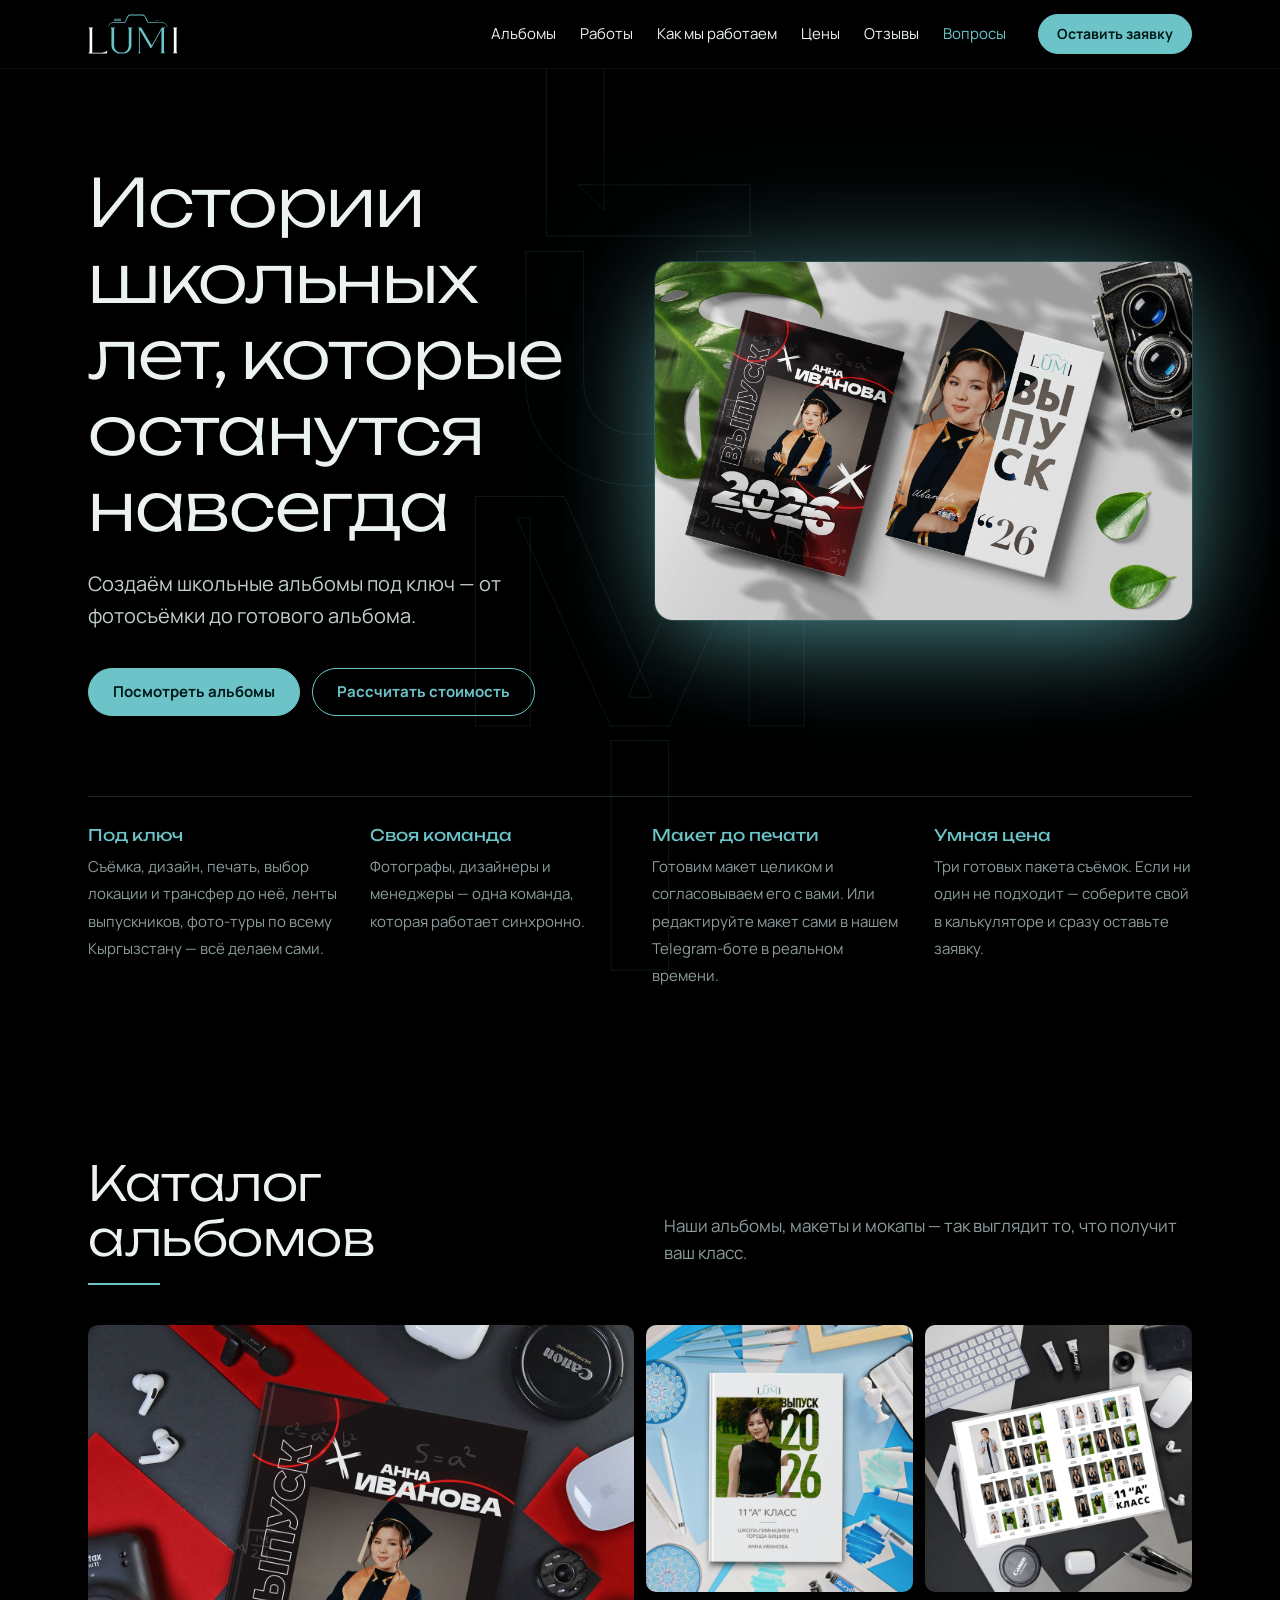
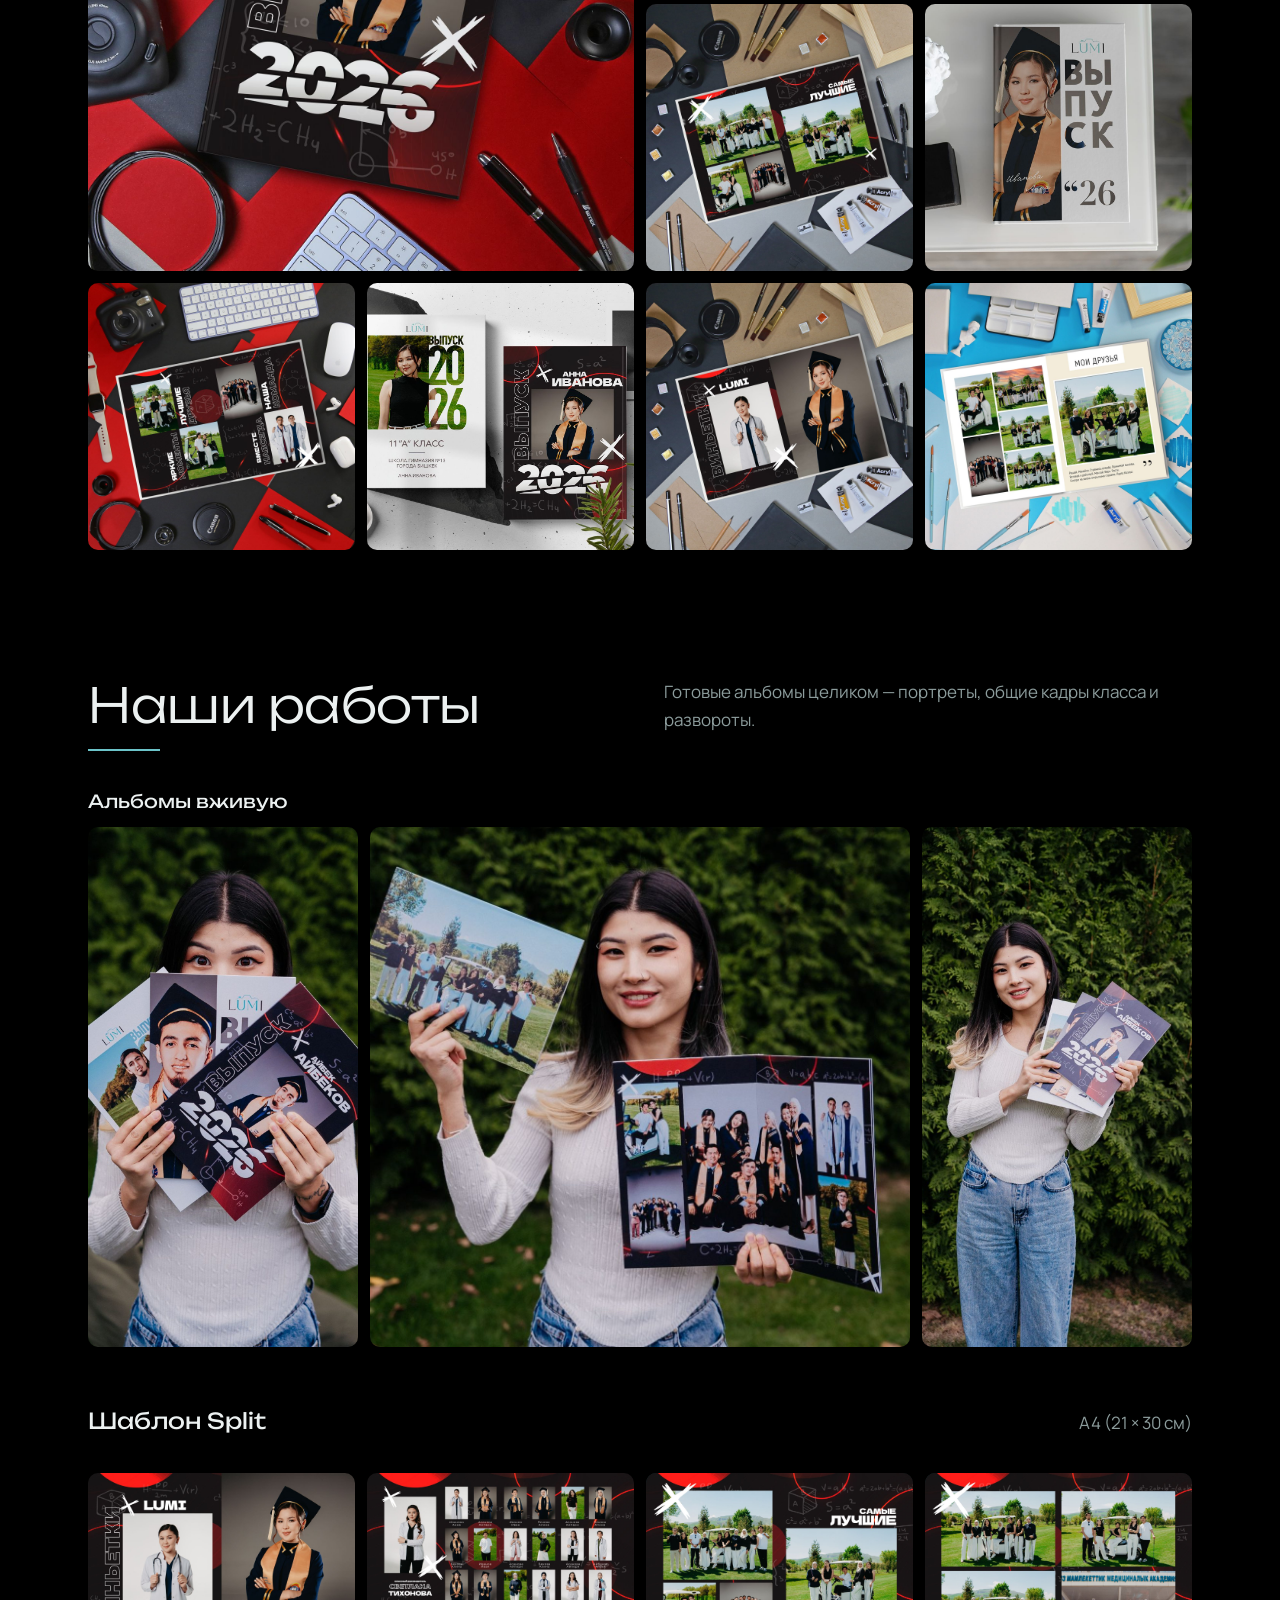
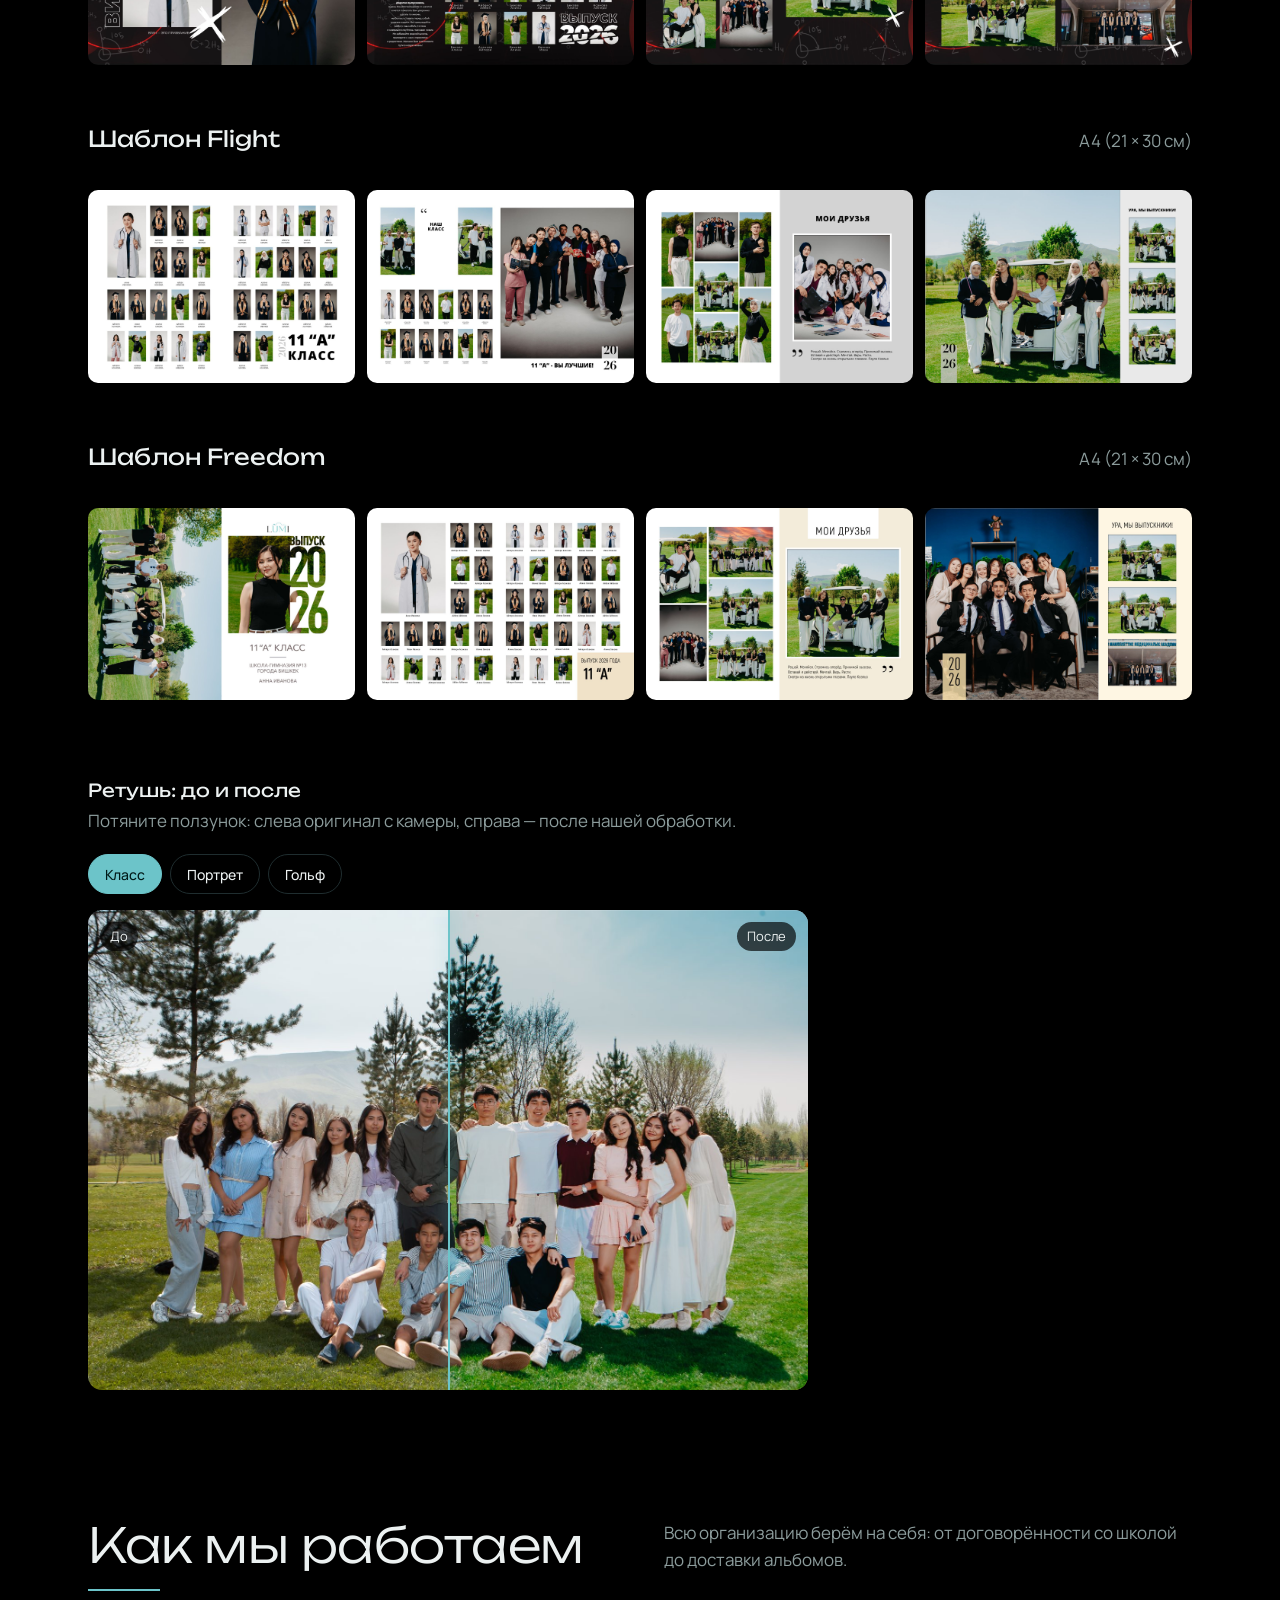
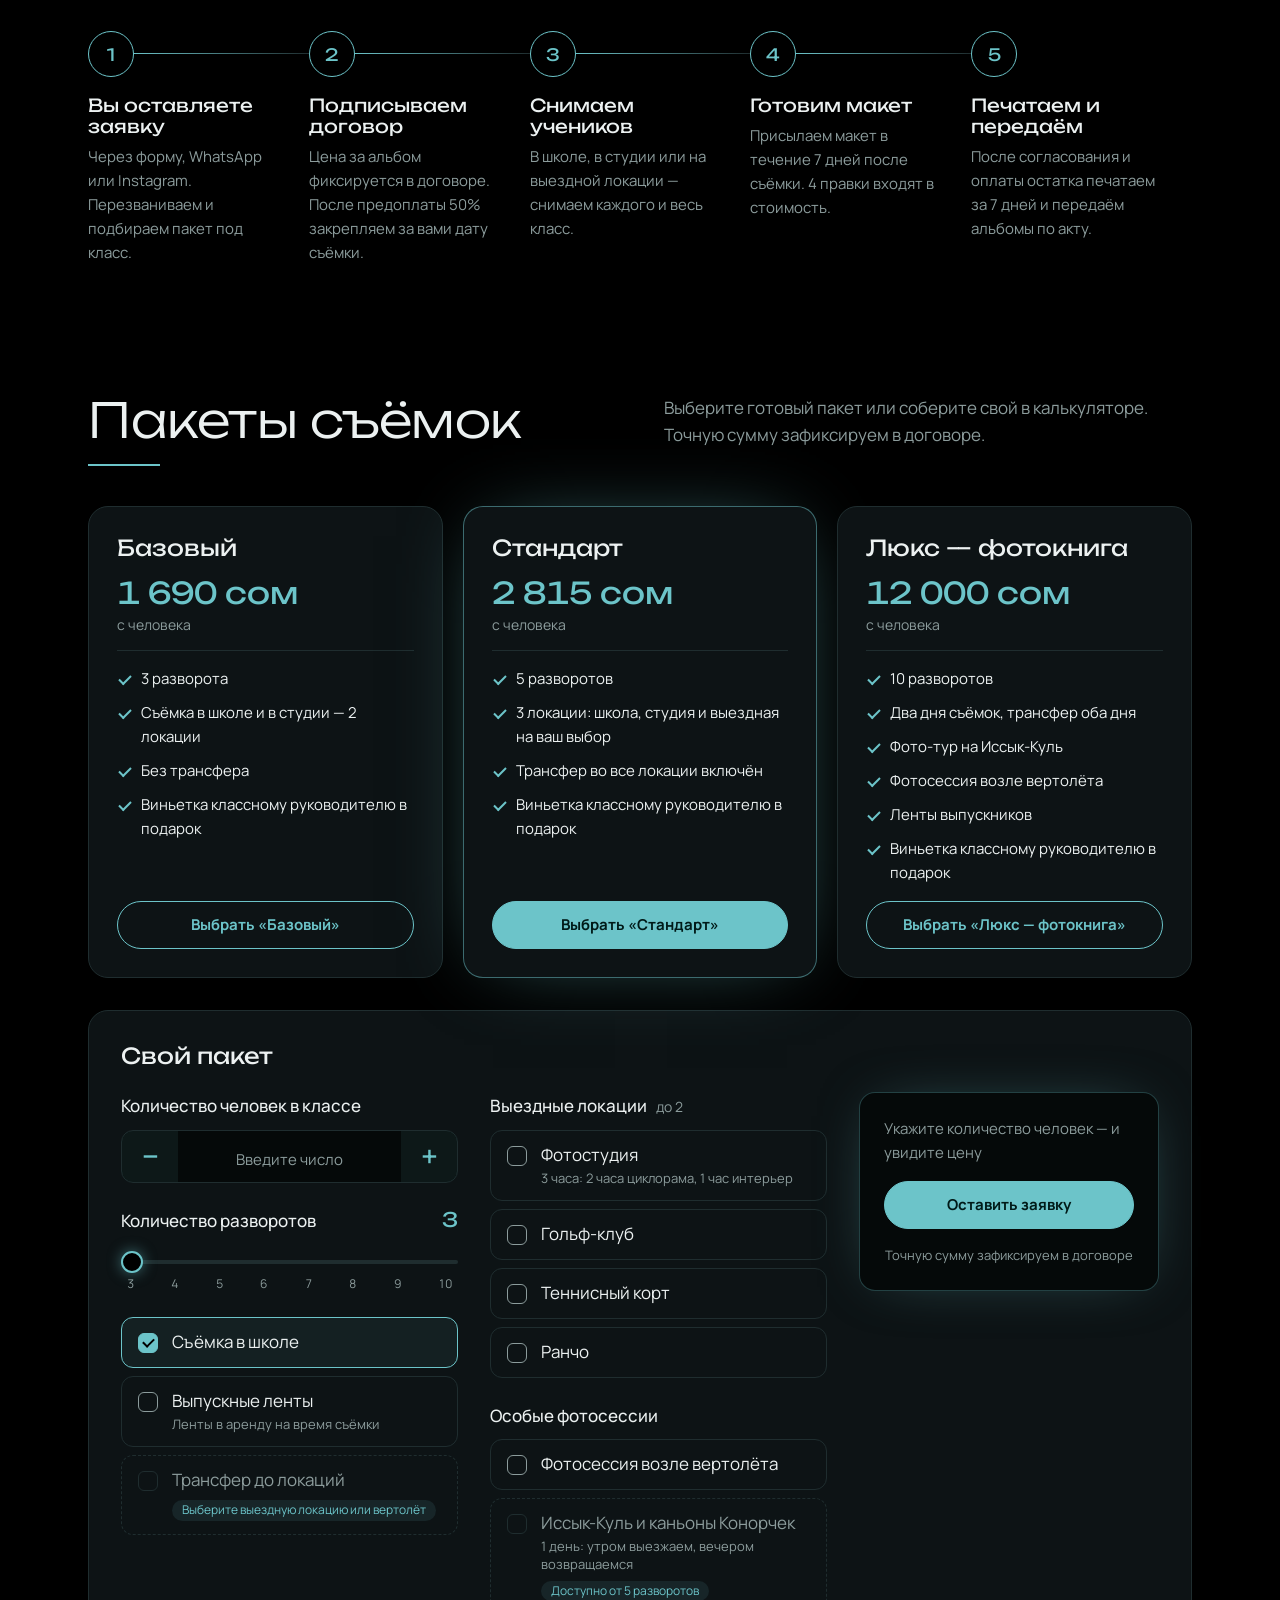
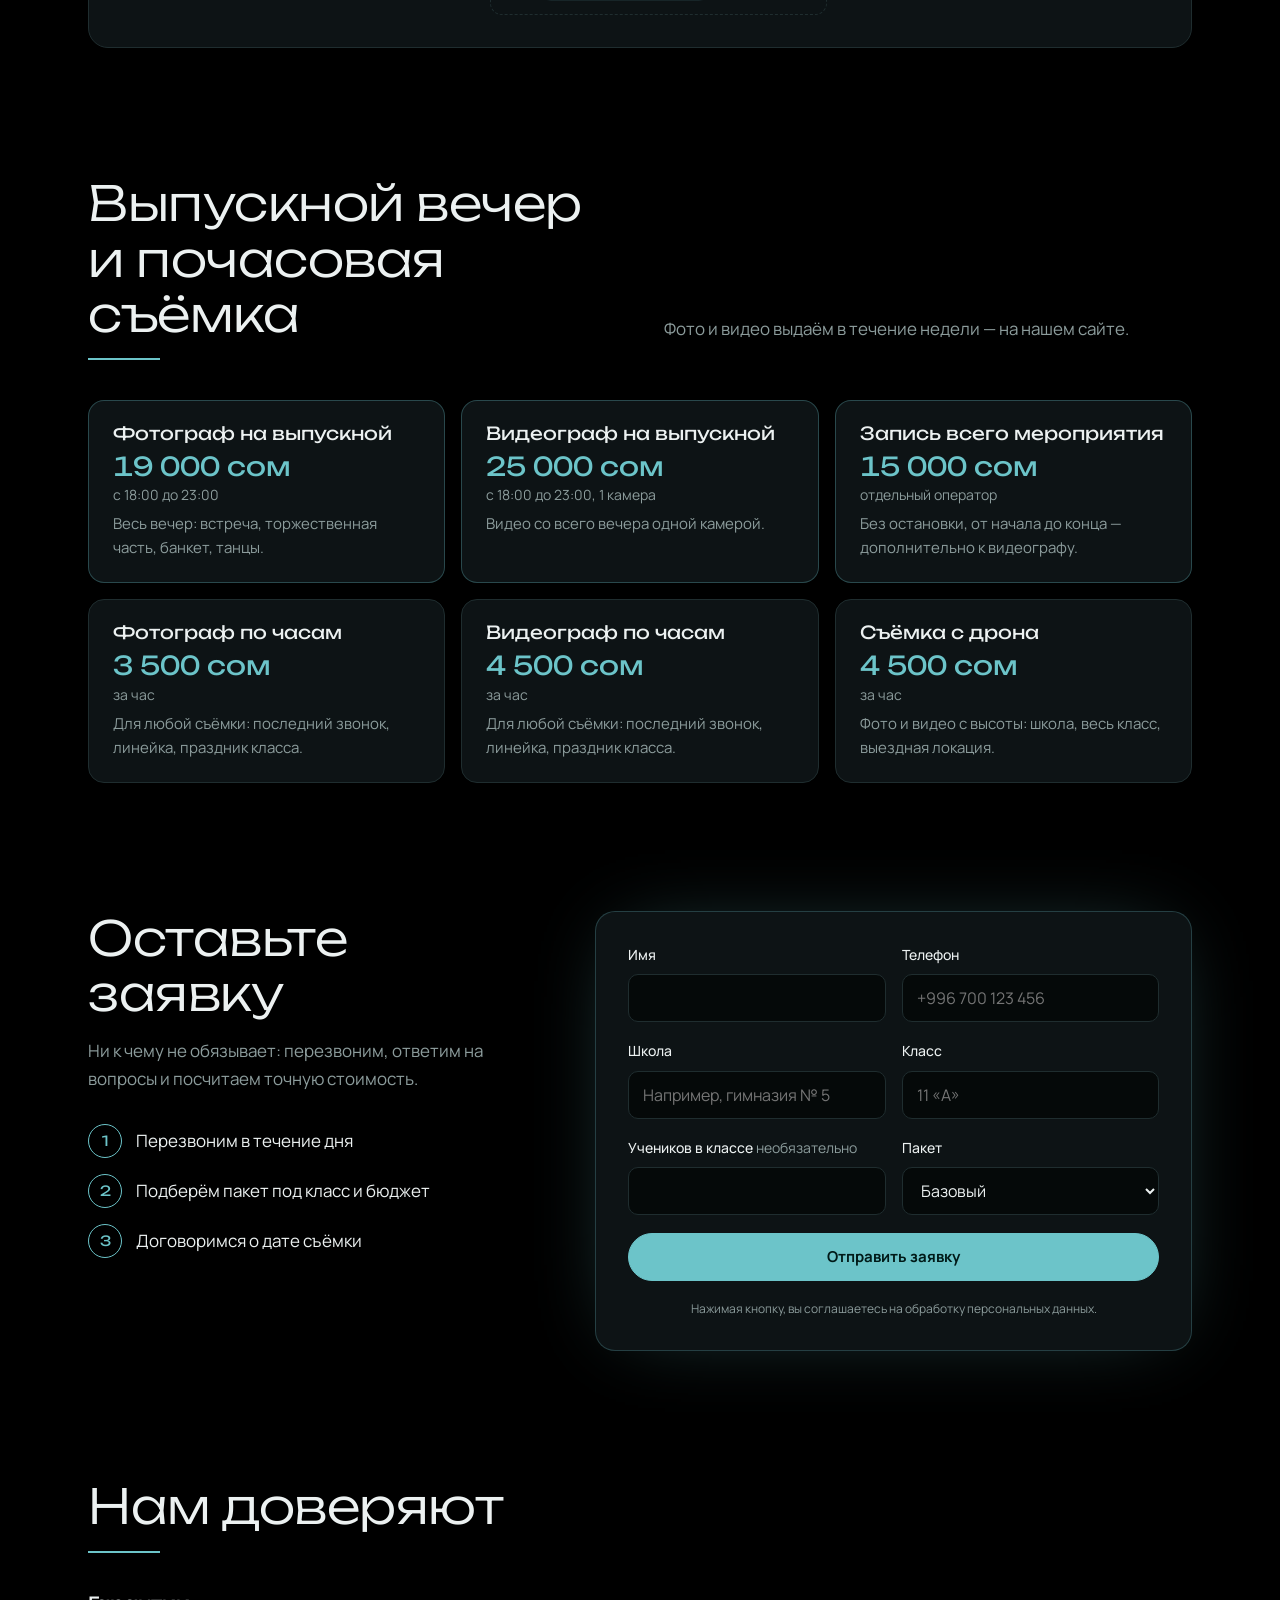
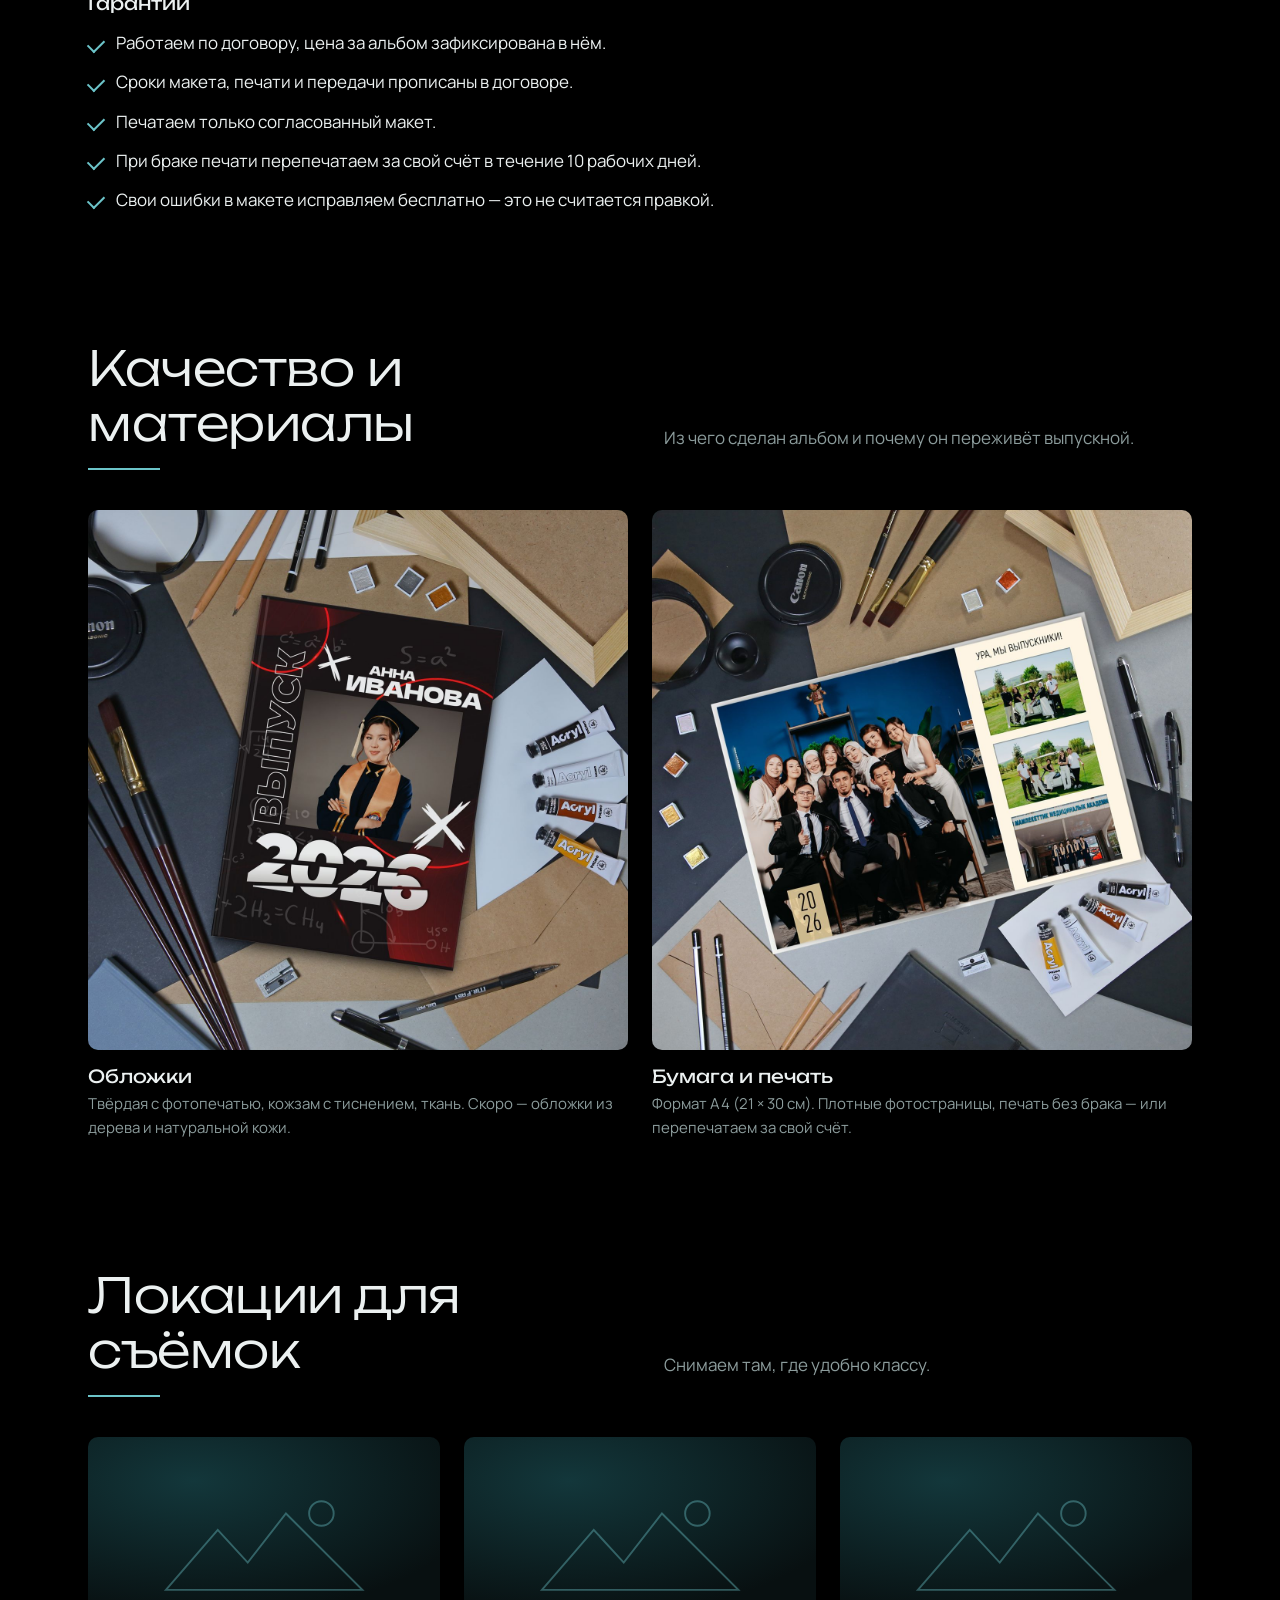
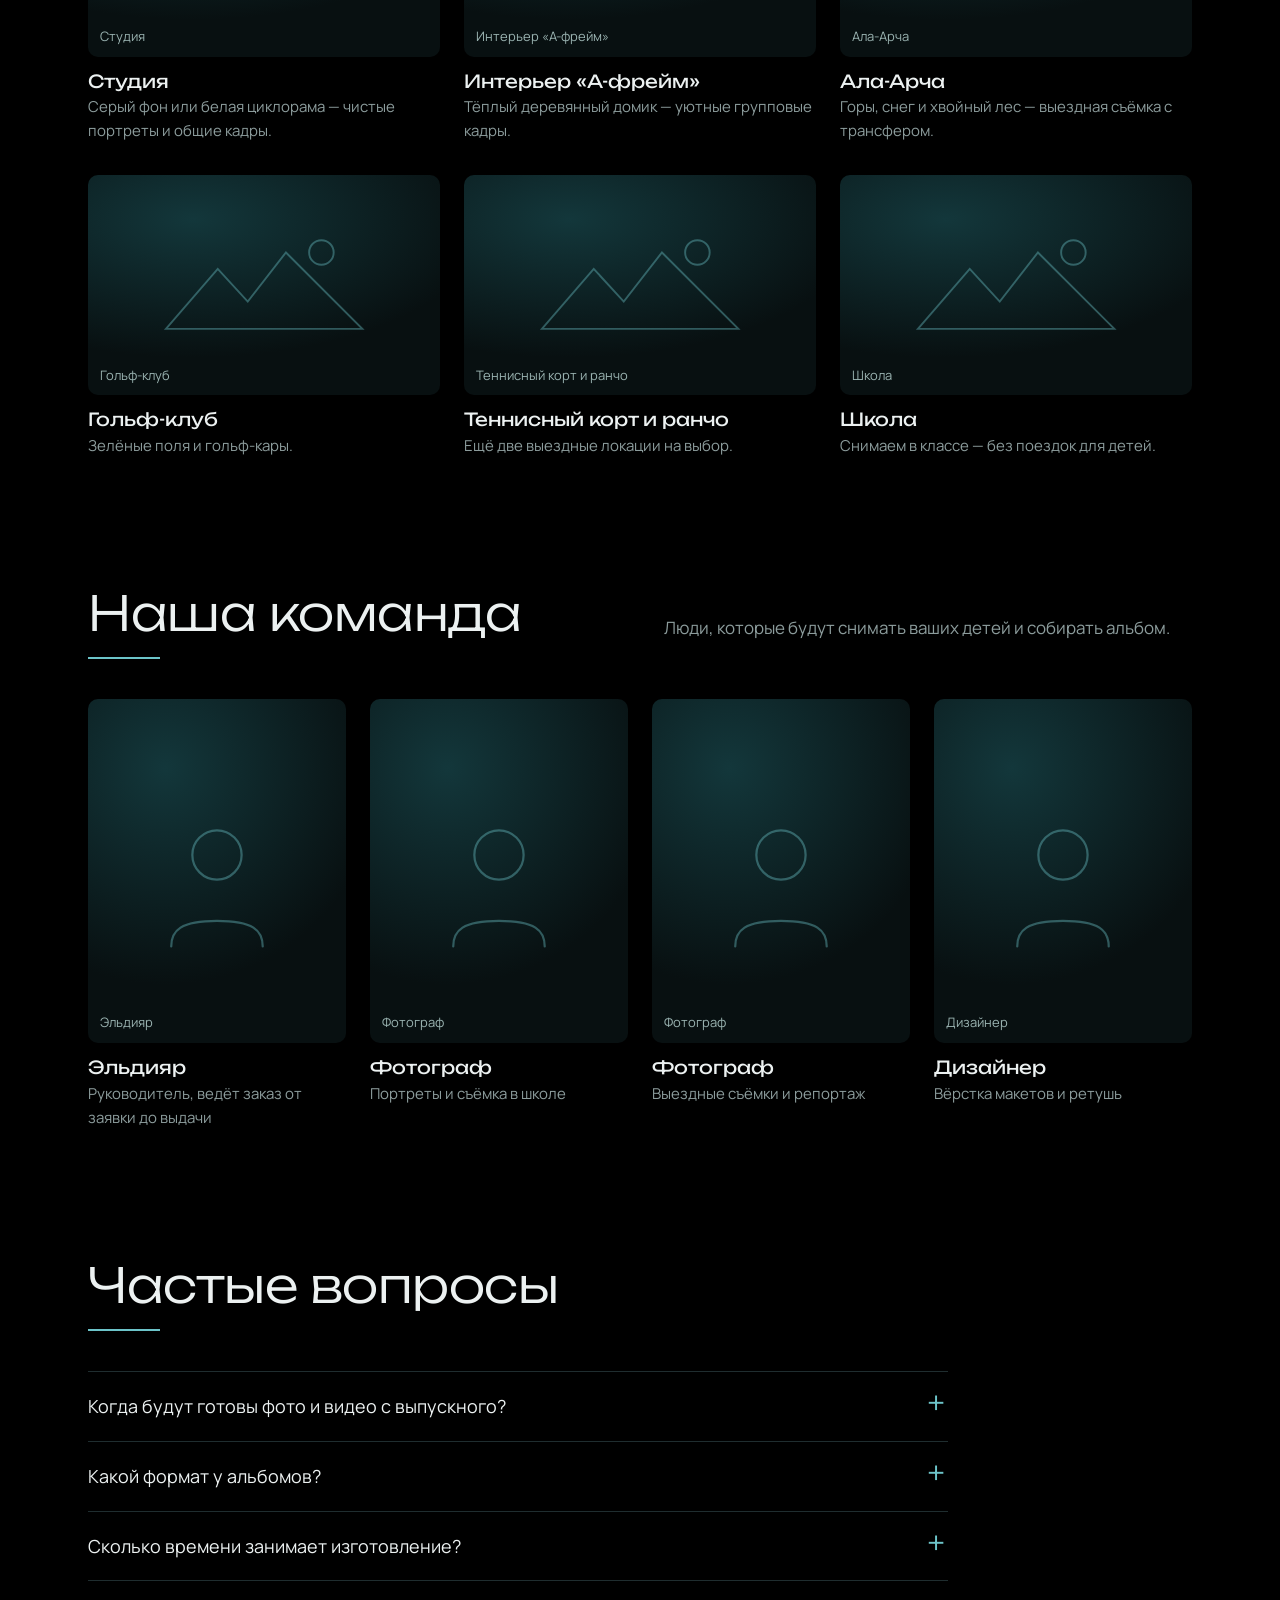
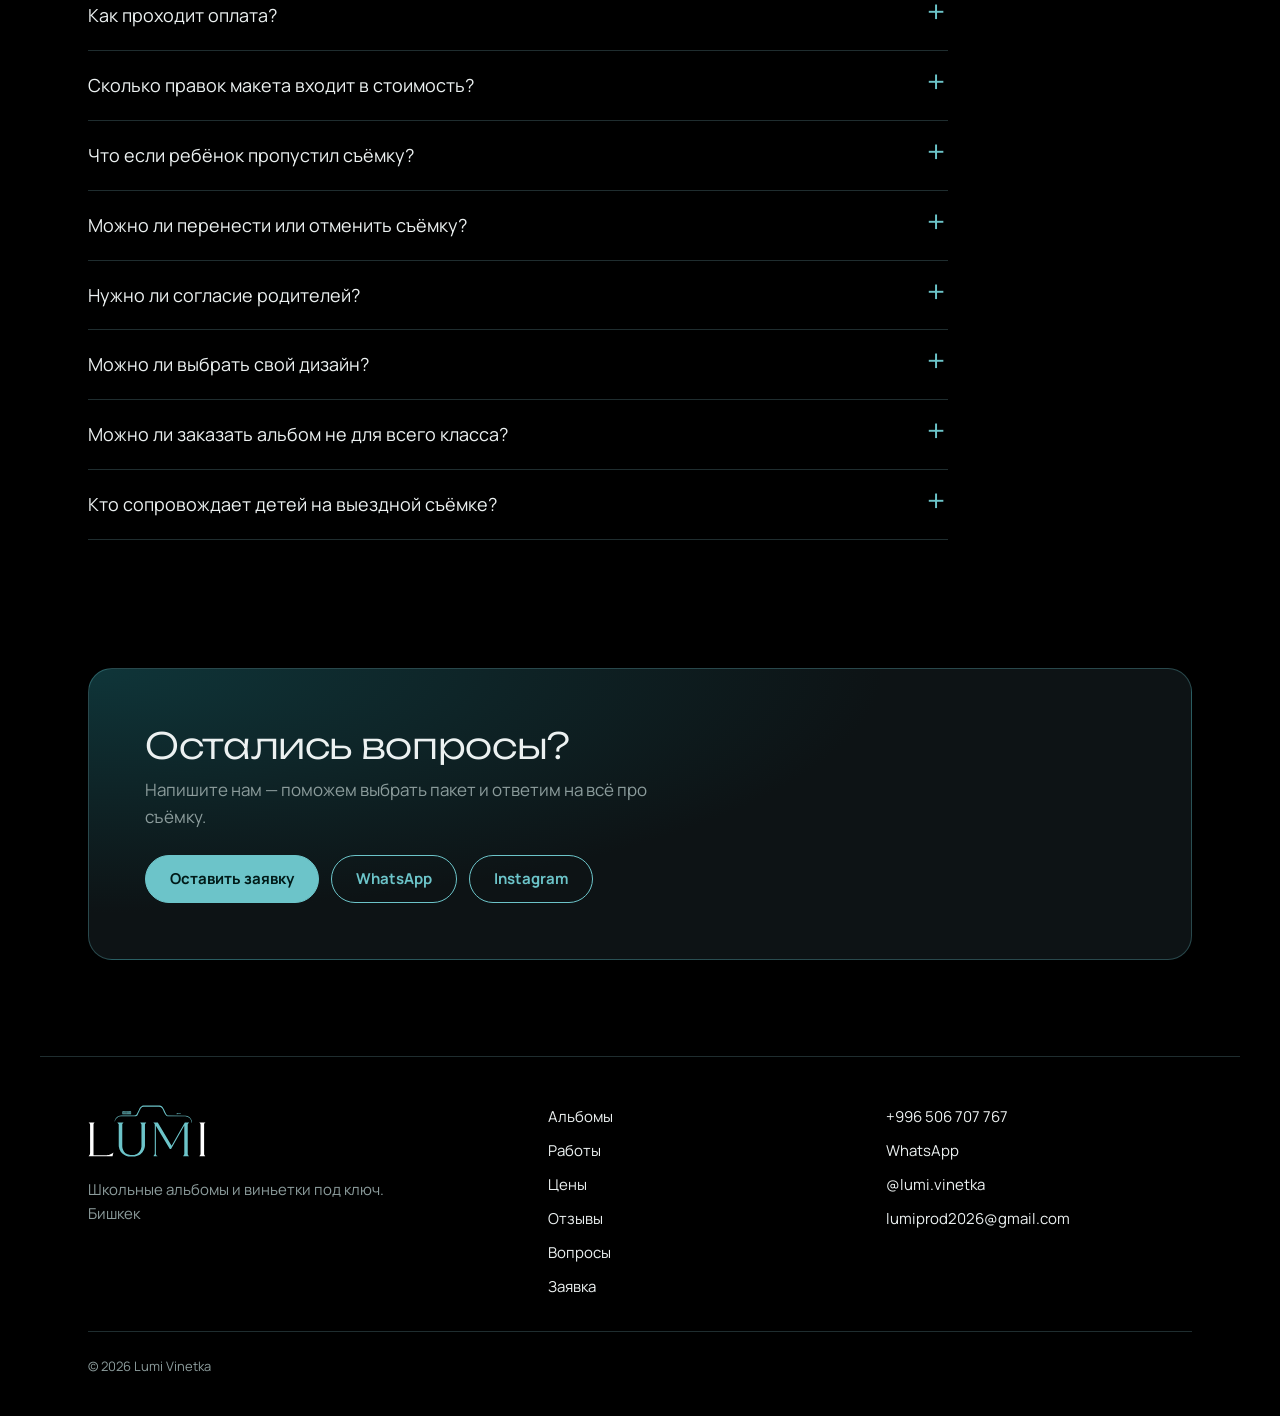
==== commit b7785b9c: "Скрыт список школ в «Нам доверяют» Co-Authored-By: Claude Opus 5.5 <noreply@anthropic.com>" ====
--- a/index.html
+++ b/index.html
@@ -9,7 +9,7 @@
   <link rel="preconnect" href="https://fonts.gstatic.com" crossorigin>
   <link href="https://fonts.googleapis.com/css2?family=Unbounded:wght@300;400;600&family=Manrope:wght@400;500;700&display=swap" rel="stylesheet">
   <link rel="icon" type="image/svg+xml" href="img/favicon.svg">
-  <link rel="stylesheet" href="styles.css?v=13">
+  <link rel="stylesheet" href="styles.css?v=14">
 </head>
 <body>
   <div class="watermark" aria-hidden="true"><span>L</span><span>U</span><span>M</span><span>I</span></div>
@@ -250,7 +250,7 @@
       <div class="reviews" id="reviewList"></div>
       <div class="videos videos--reviews" id="videoReviews" hidden></div>
       <div class="trust">
-        <div>
+        <div id="schoolsBlock">
           <h3>Школы, с которыми мы работали</h3>
           <ul class="schools" id="schoolList"></ul>
         </div>
@@ -334,8 +334,8 @@
     <p id="lightboxCaption"></p>
   </dialog>
 
-  <script src="content.js?v=13"></script>
-  <script src="calc.js?v=13"></script>
-  <script src="app.js?v=13"></script>
+  <script src="content.js?v=14"></script>
+  <script src="calc.js?v=14"></script>
+  <script src="app.js?v=14"></script>
 </body>
 </html>
--- a/styles.css
+++ b/styles.css
@@ -373,6 +373,7 @@
 .trust { display: grid; grid-template-columns: 1fr 1fr; gap: 48px; margin-top: 64px; }
 .reviews[hidden] + .videos[hidden] + .trust, .head + .reviews[hidden] ~ .trust { margin-top: 0; }
 .trust h3 { margin-bottom: 16px; }
+.trust--single { grid-template-columns: minmax(0, 720px); }
 .schools { list-style: none; padding: 0; margin: 0; display: flex; flex-wrap: wrap; gap: 8px; }
 .schools li { padding: 8px 16px; border-radius: 999px; border: 1px solid var(--line); font-size: 15px; }
 .guarantees { list-style: none; padding: 0; margin: 0; display: grid; gap: 12px; }
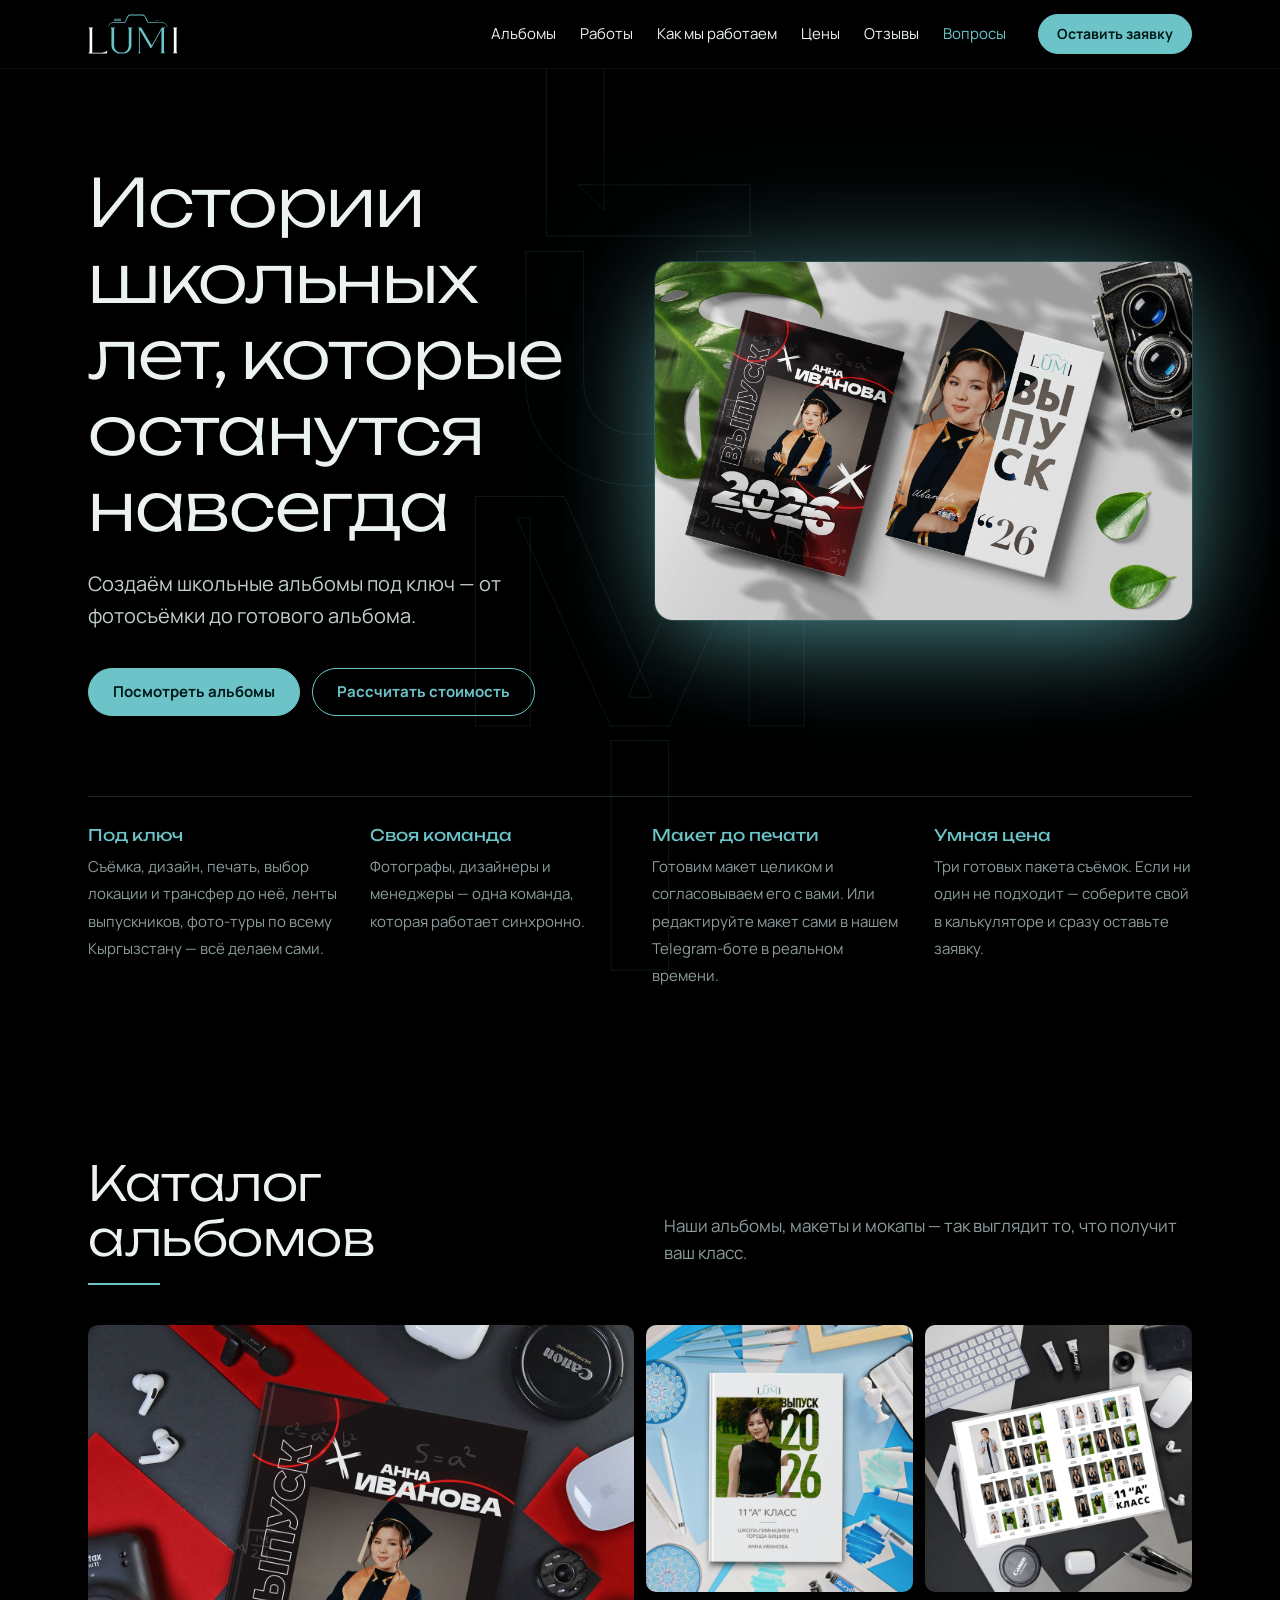
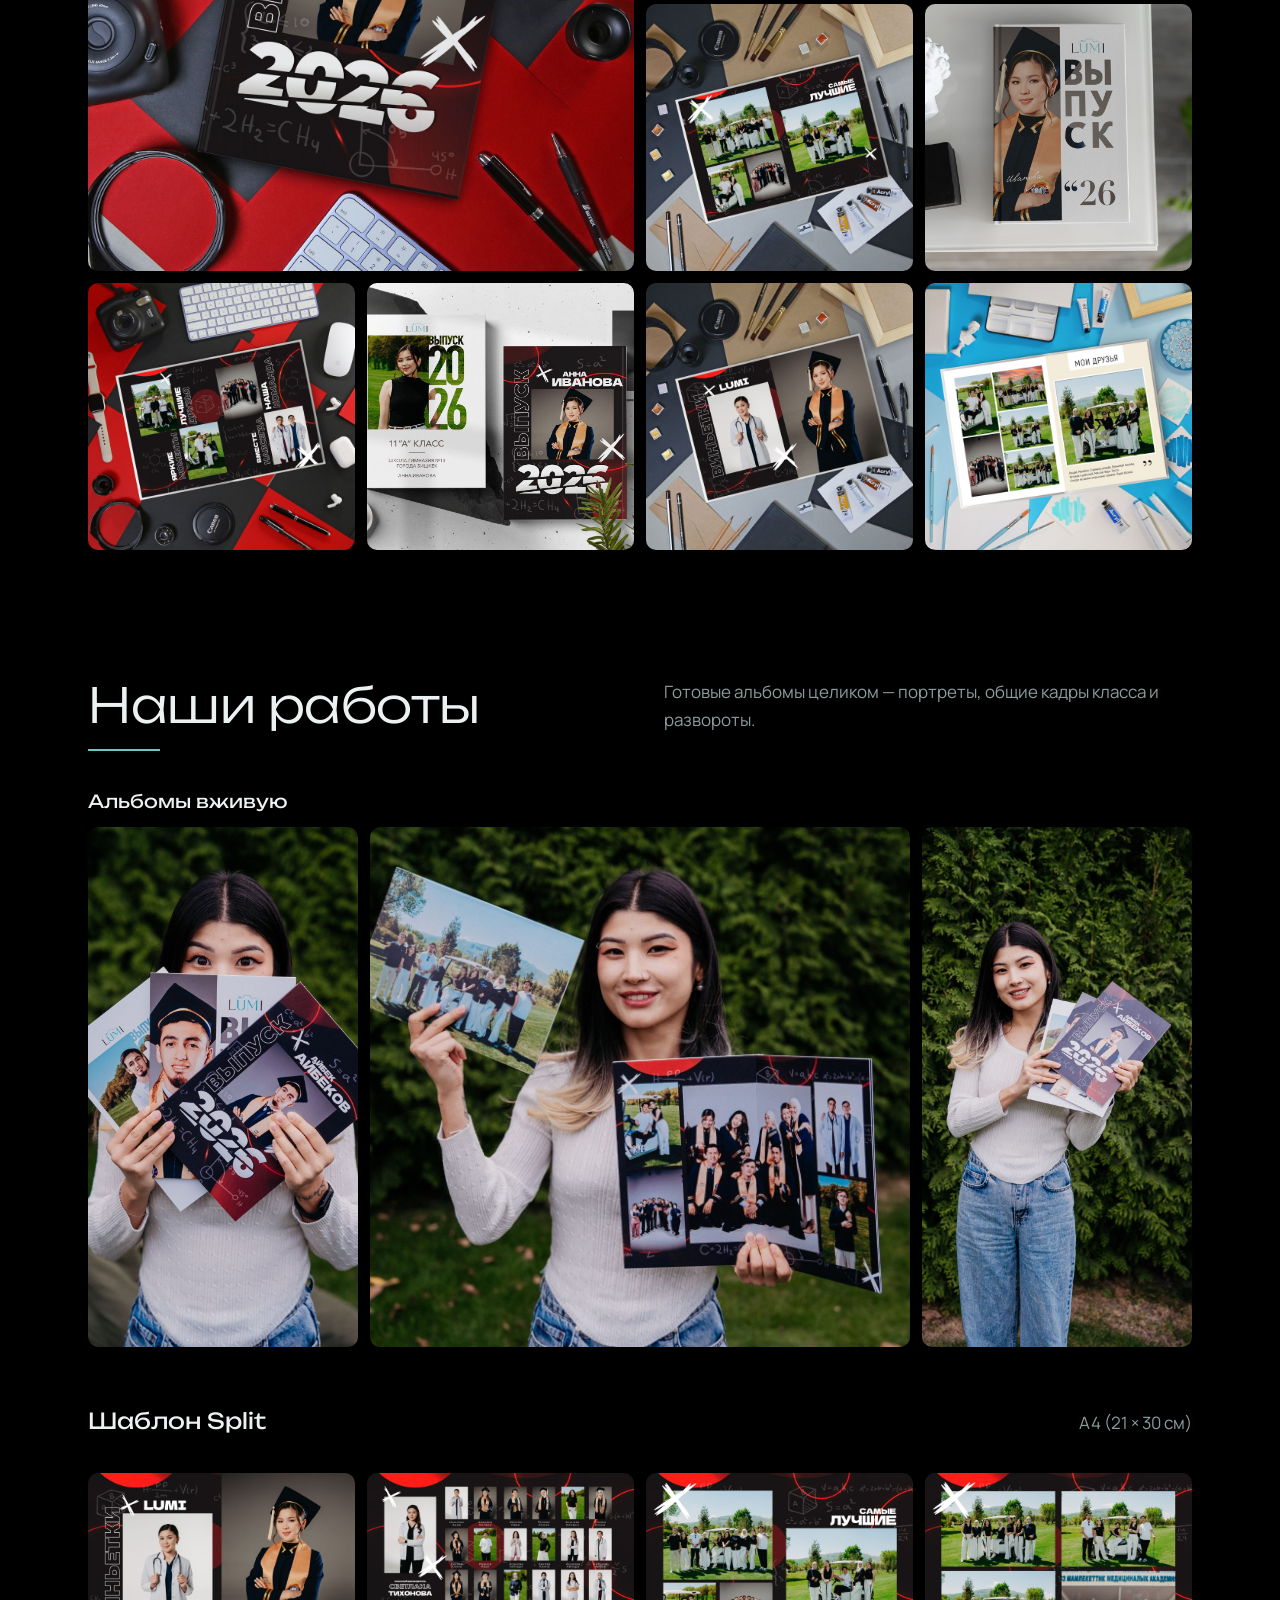
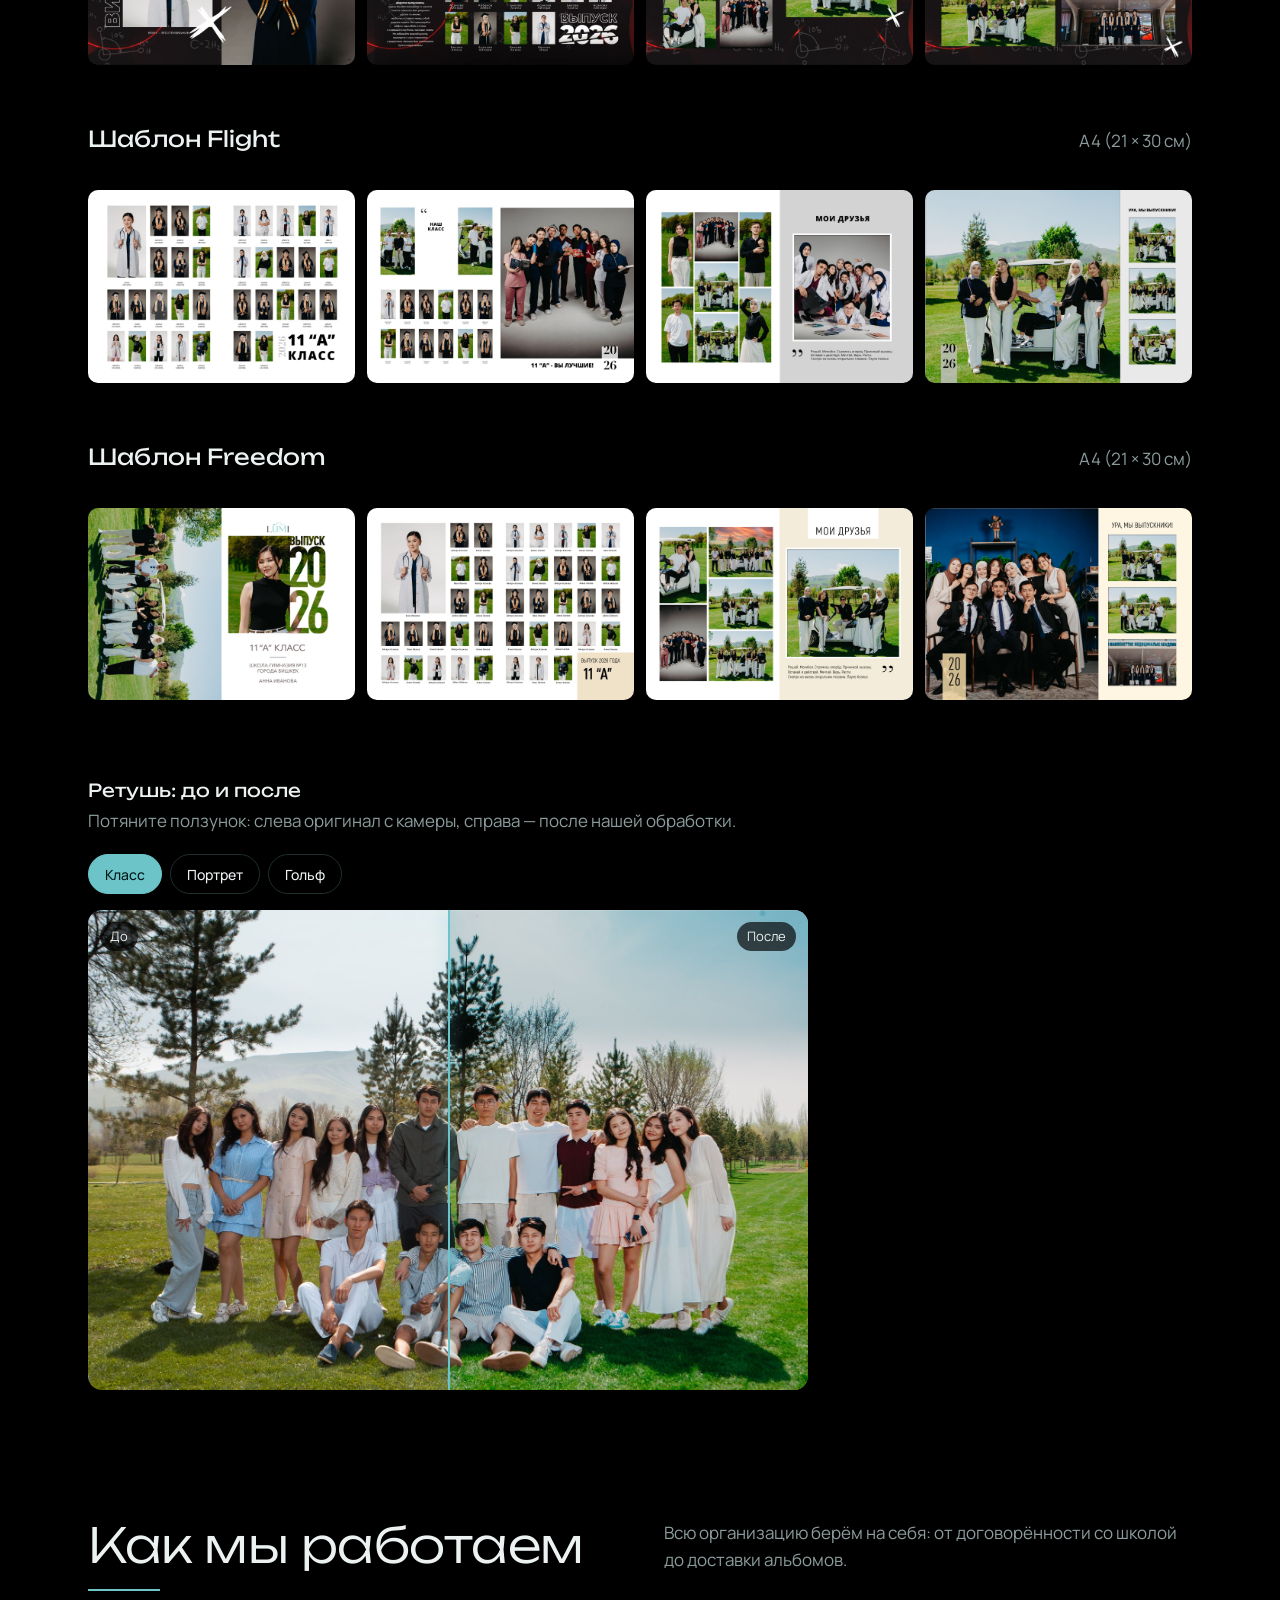
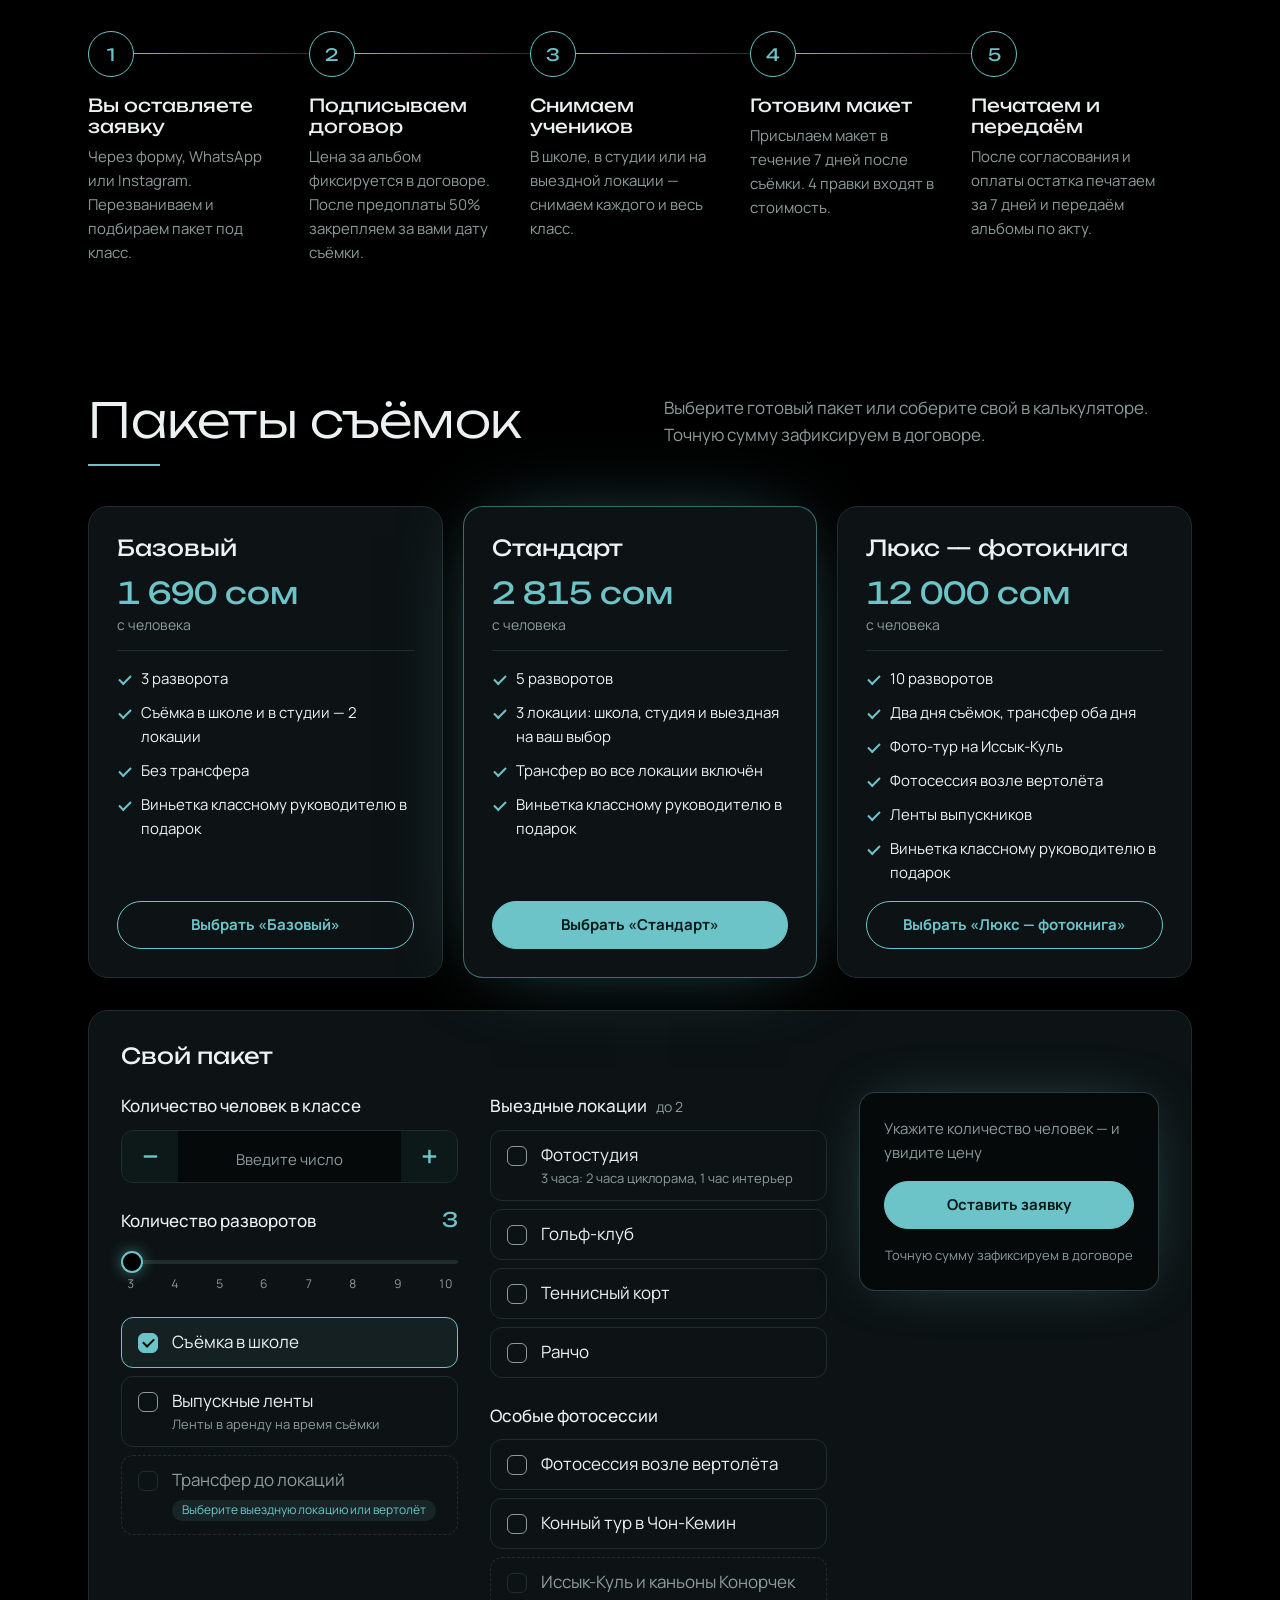
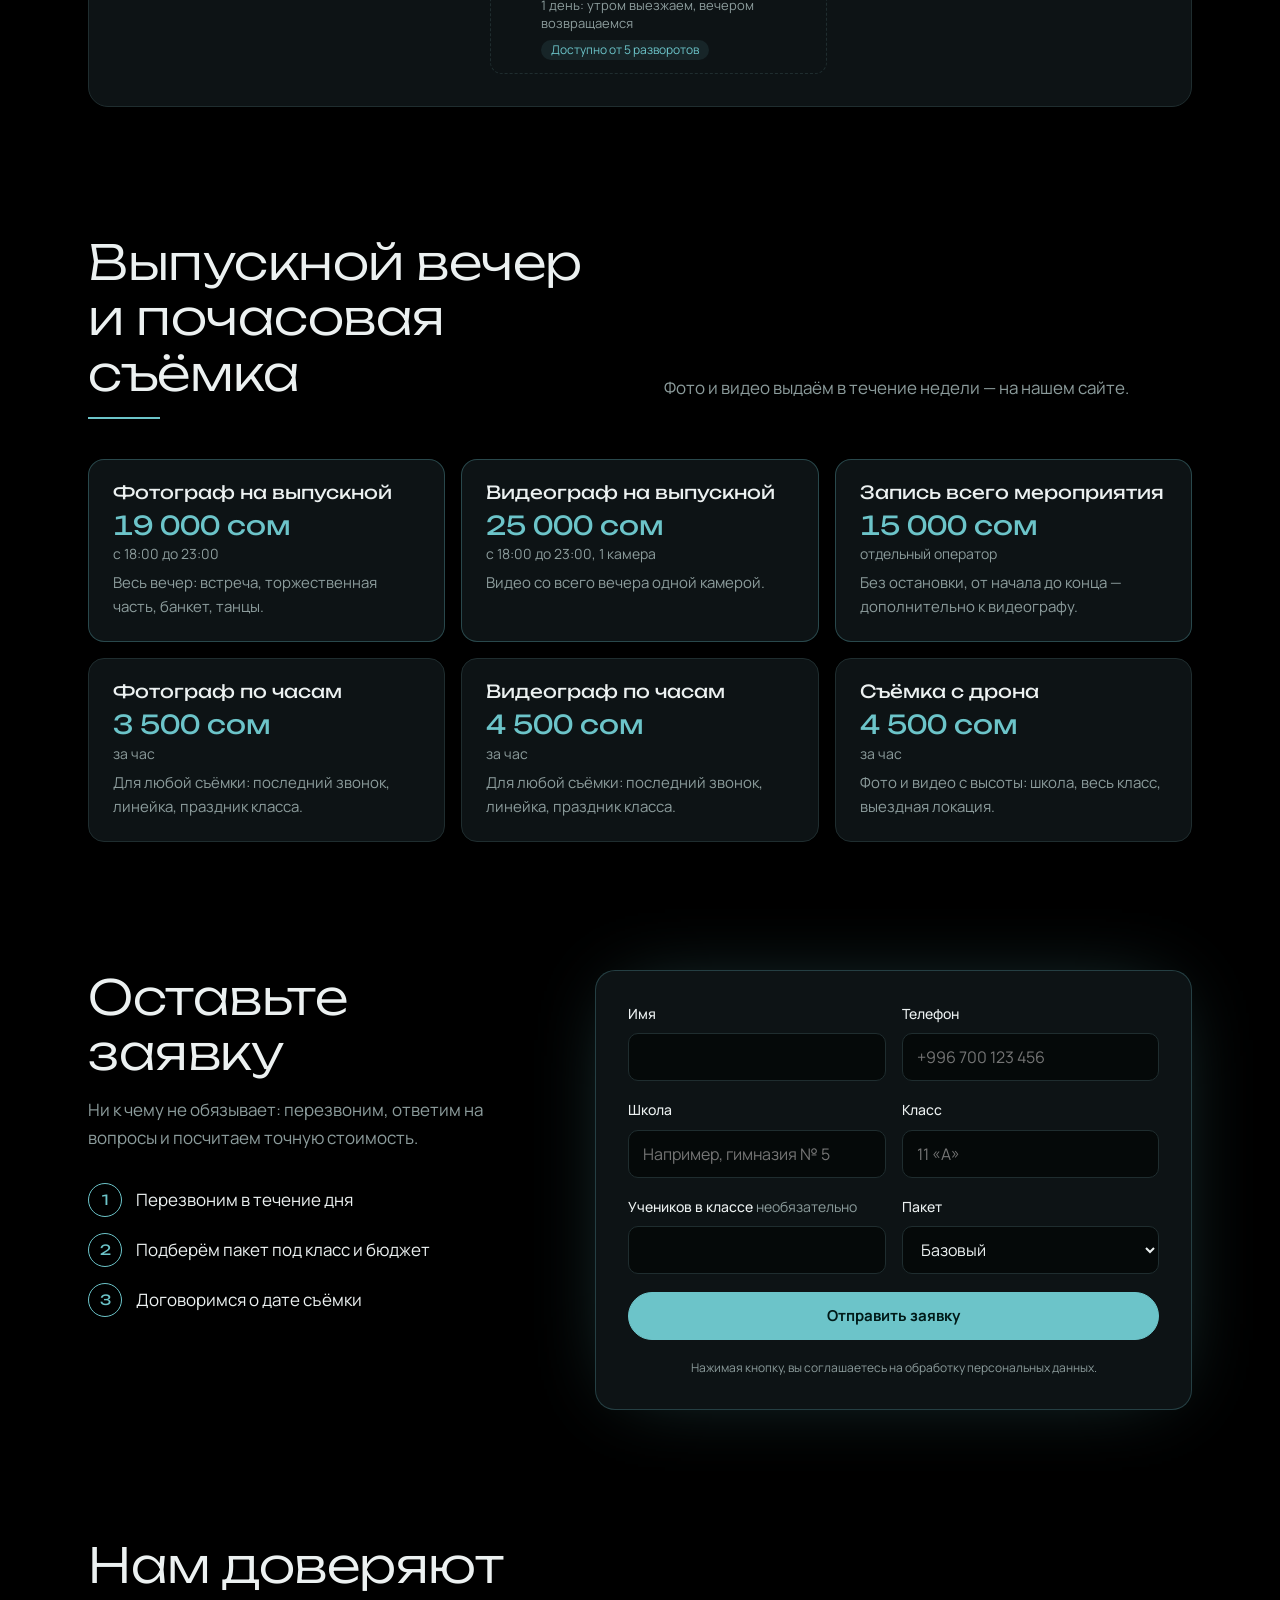
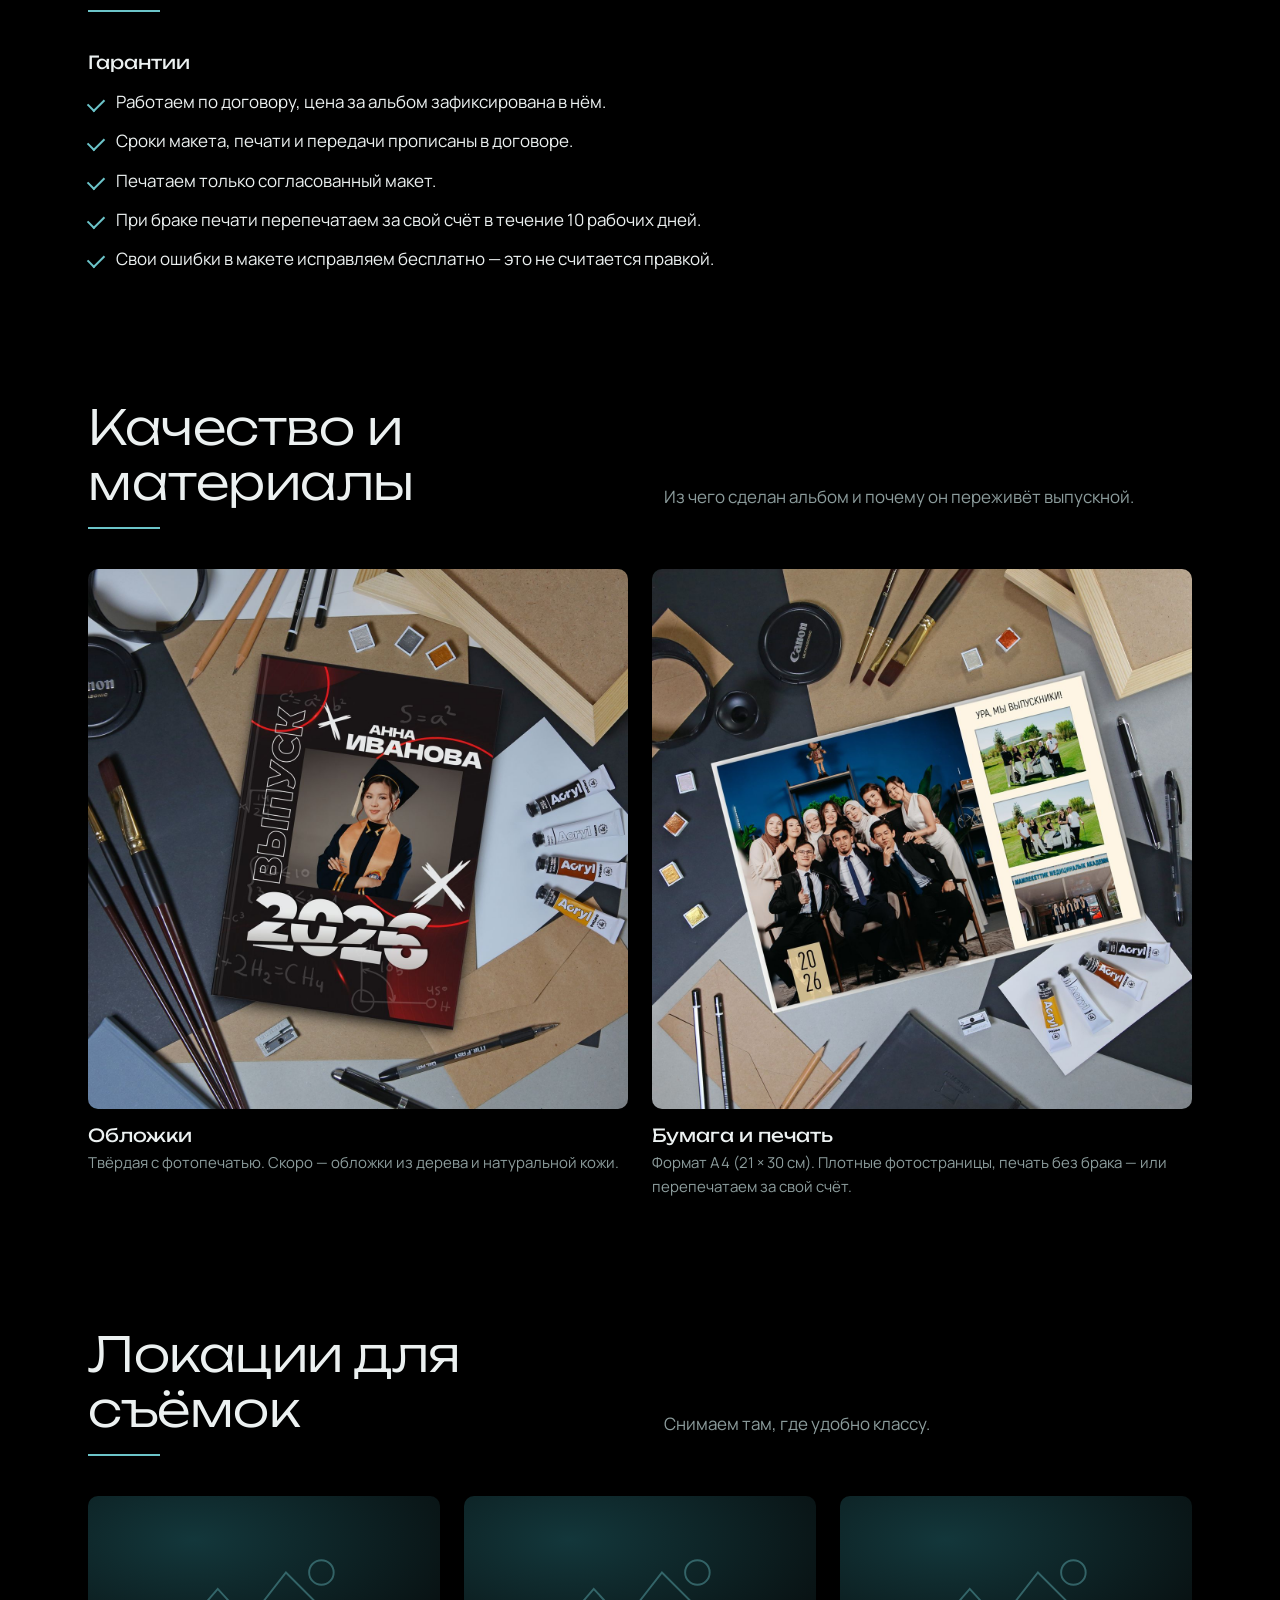
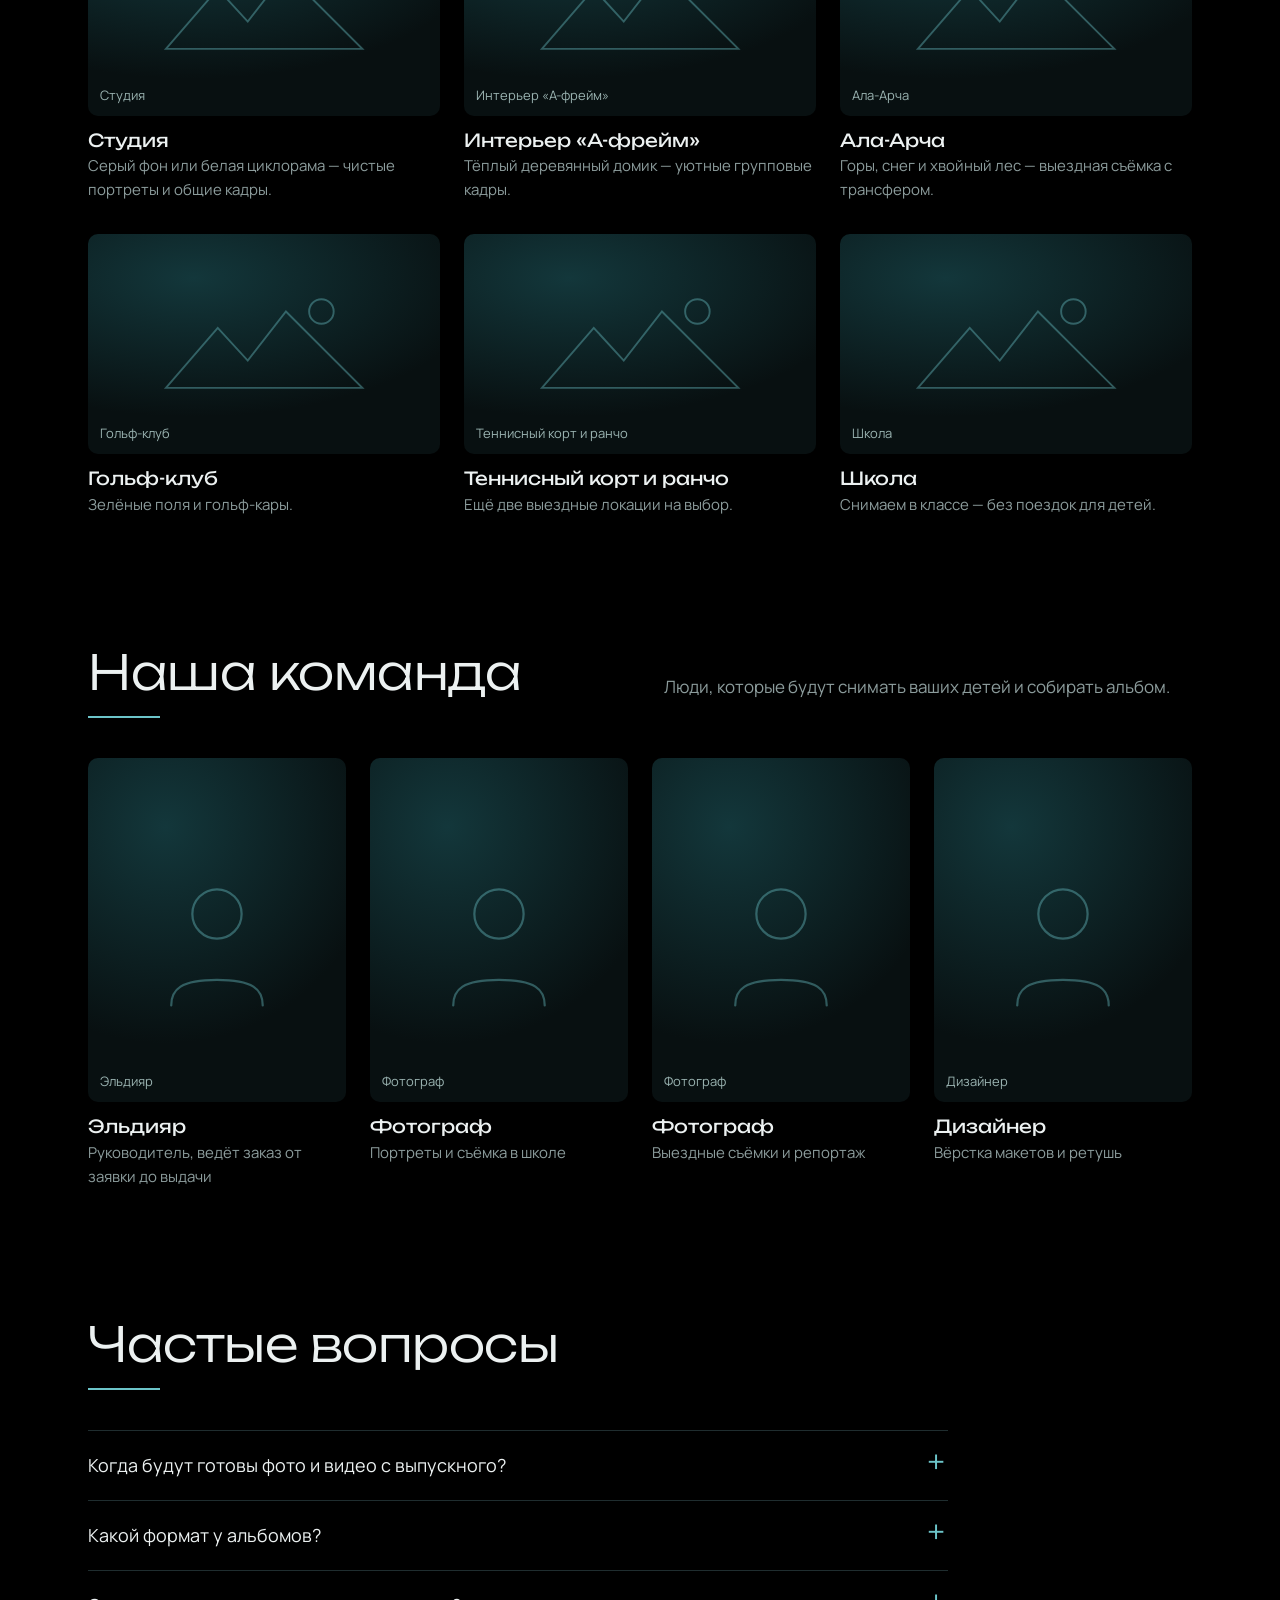
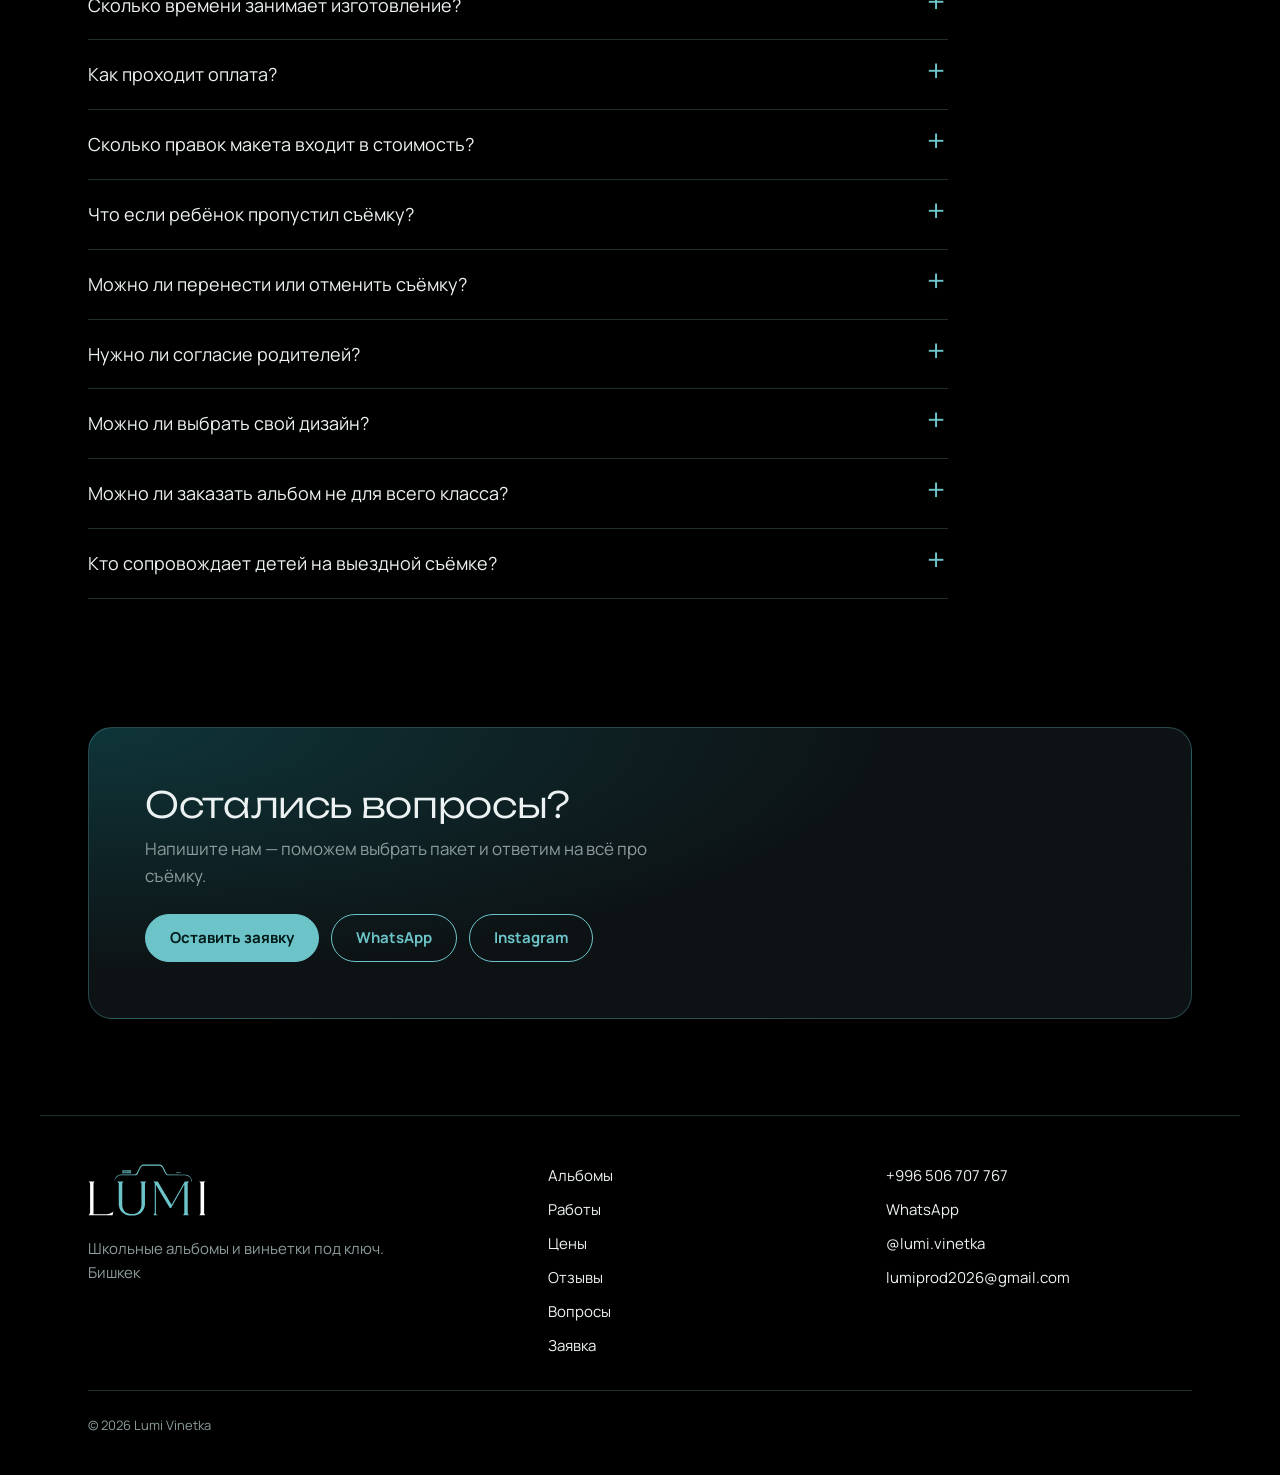
==== commit 9c0119b2: "Конный тур в Чон-Кемин в калькуляторе, обложки: только твёрдая Co-Authored-By: Claude Opus 5.5 <nore" ====
--- a/index.html
+++ b/index.html
@@ -9,7 +9,7 @@
   <link rel="preconnect" href="https://fonts.gstatic.com" crossorigin>
   <link href="https://fonts.googleapis.com/css2?family=Unbounded:wght@300;400;600&family=Manrope:wght@400;500;700&display=swap" rel="stylesheet">
   <link rel="icon" type="image/svg+xml" href="img/favicon.svg">
-  <link rel="stylesheet" href="styles.css?v=14">
+  <link rel="stylesheet" href="styles.css?v=15">
 </head>
 <body>
   <div class="watermark" aria-hidden="true"><span>L</span><span>U</span><span>M</span><span>I</span></div>
@@ -160,6 +160,8 @@
               <div class="options">
                 <label class="option"><input type="checkbox" id="heli">
                   <span class="option__title">Фотосессия возле вертолёта</span></label>
+                <label class="option"><input type="checkbox" id="horse">
+                  <span class="option__title">Конный тур в Чон-Кемин</span></label>
                 <label class="option"><input type="checkbox" id="issyk">
                   <span class="option__title">Иссык-Куль и каньоны Конорчек
                     <span class="option__hint">1 день: утром выезжаем, вечером возвращаемся</span>
@@ -334,8 +336,8 @@
     <p id="lightboxCaption"></p>
   </dialog>
 
-  <script src="content.js?v=14"></script>
-  <script src="calc.js?v=14"></script>
-  <script src="app.js?v=14"></script>
+  <script src="content.js?v=15"></script>
+  <script src="calc.js?v=15"></script>
+  <script src="app.js?v=15"></script>
 </body>
 </html>
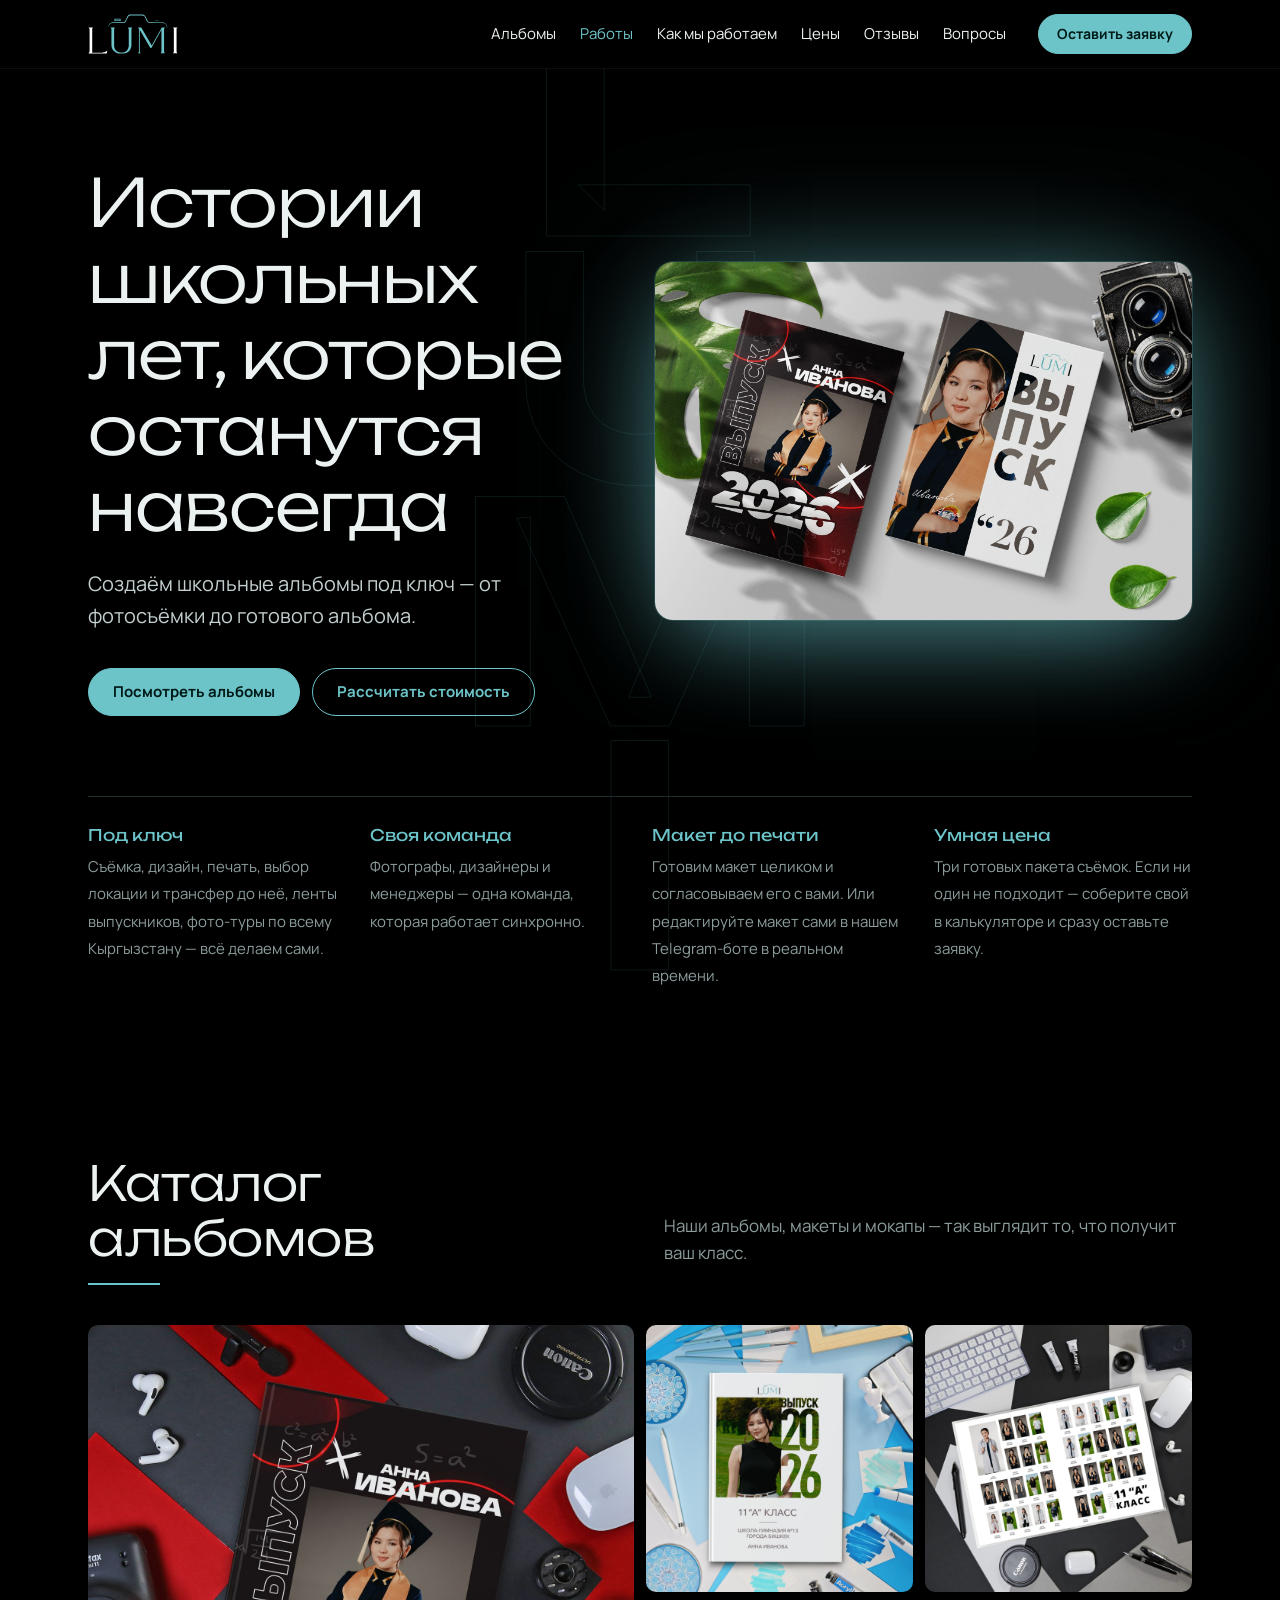
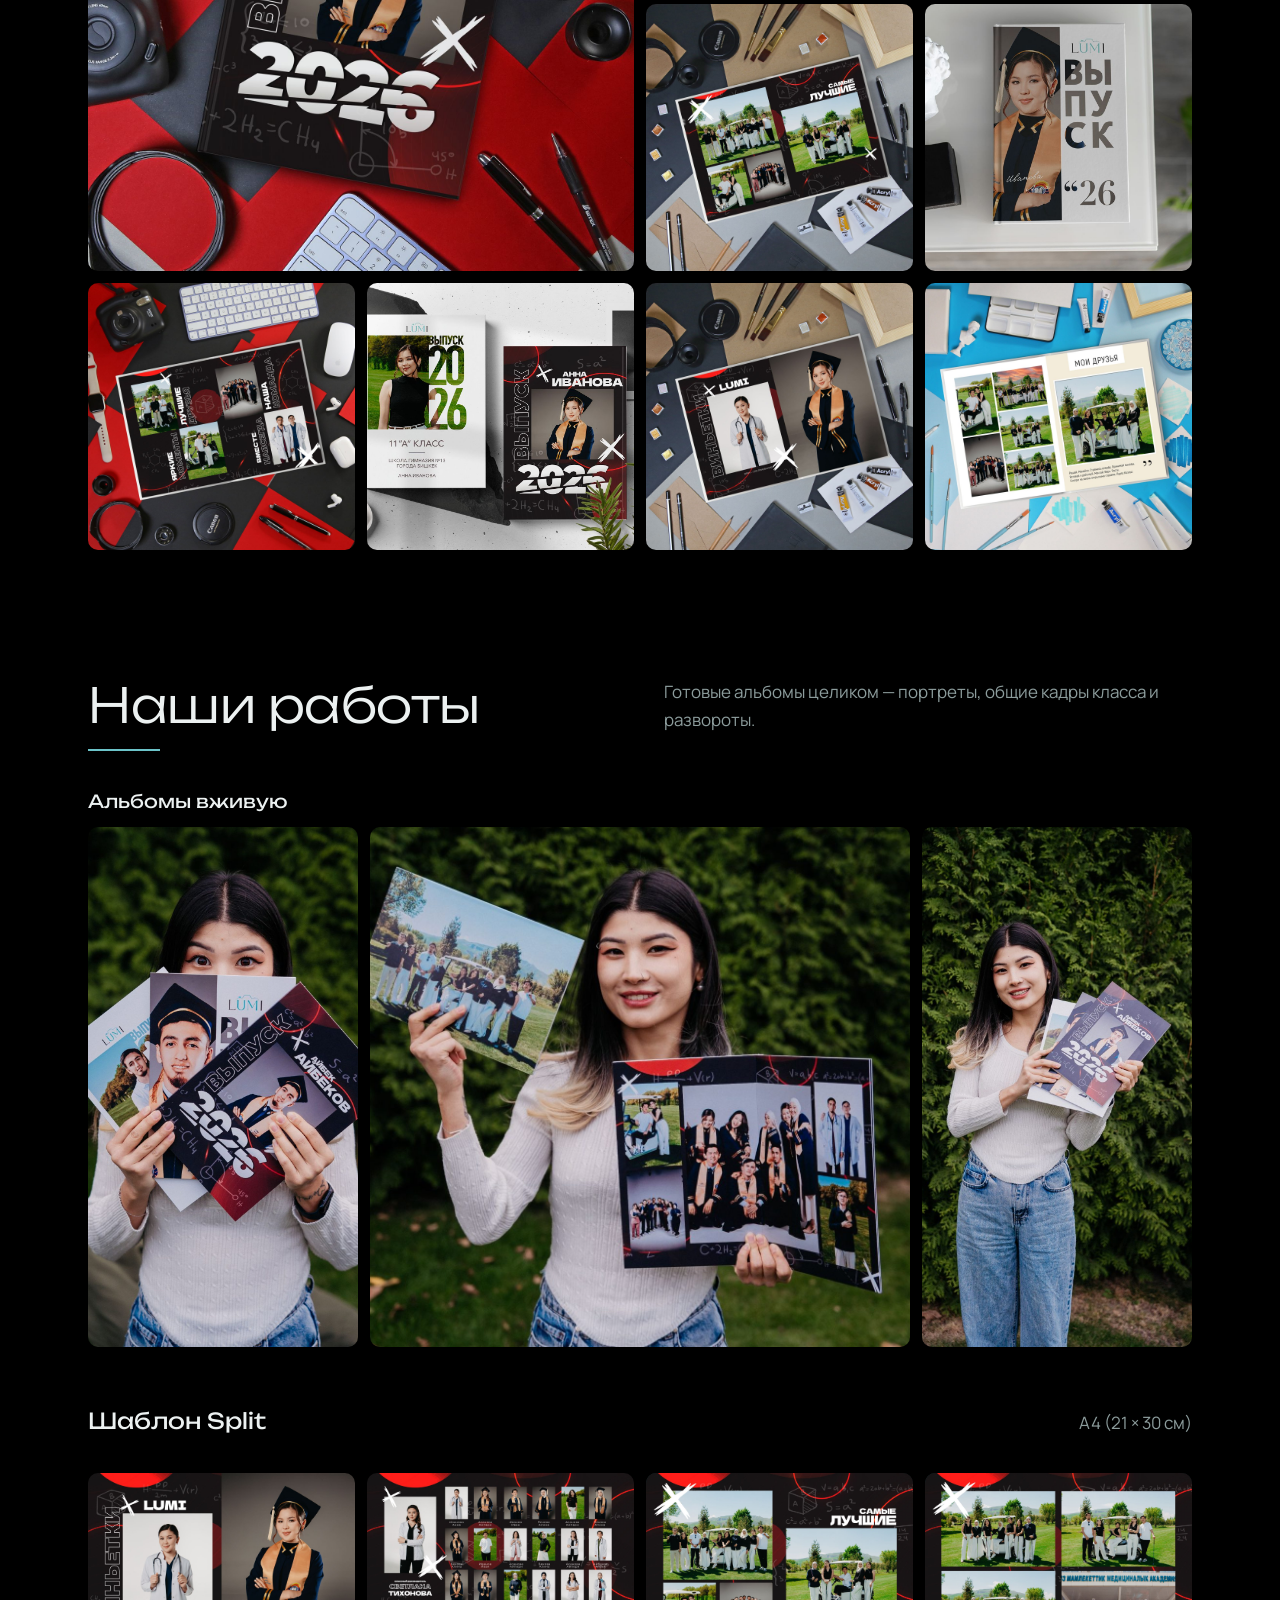
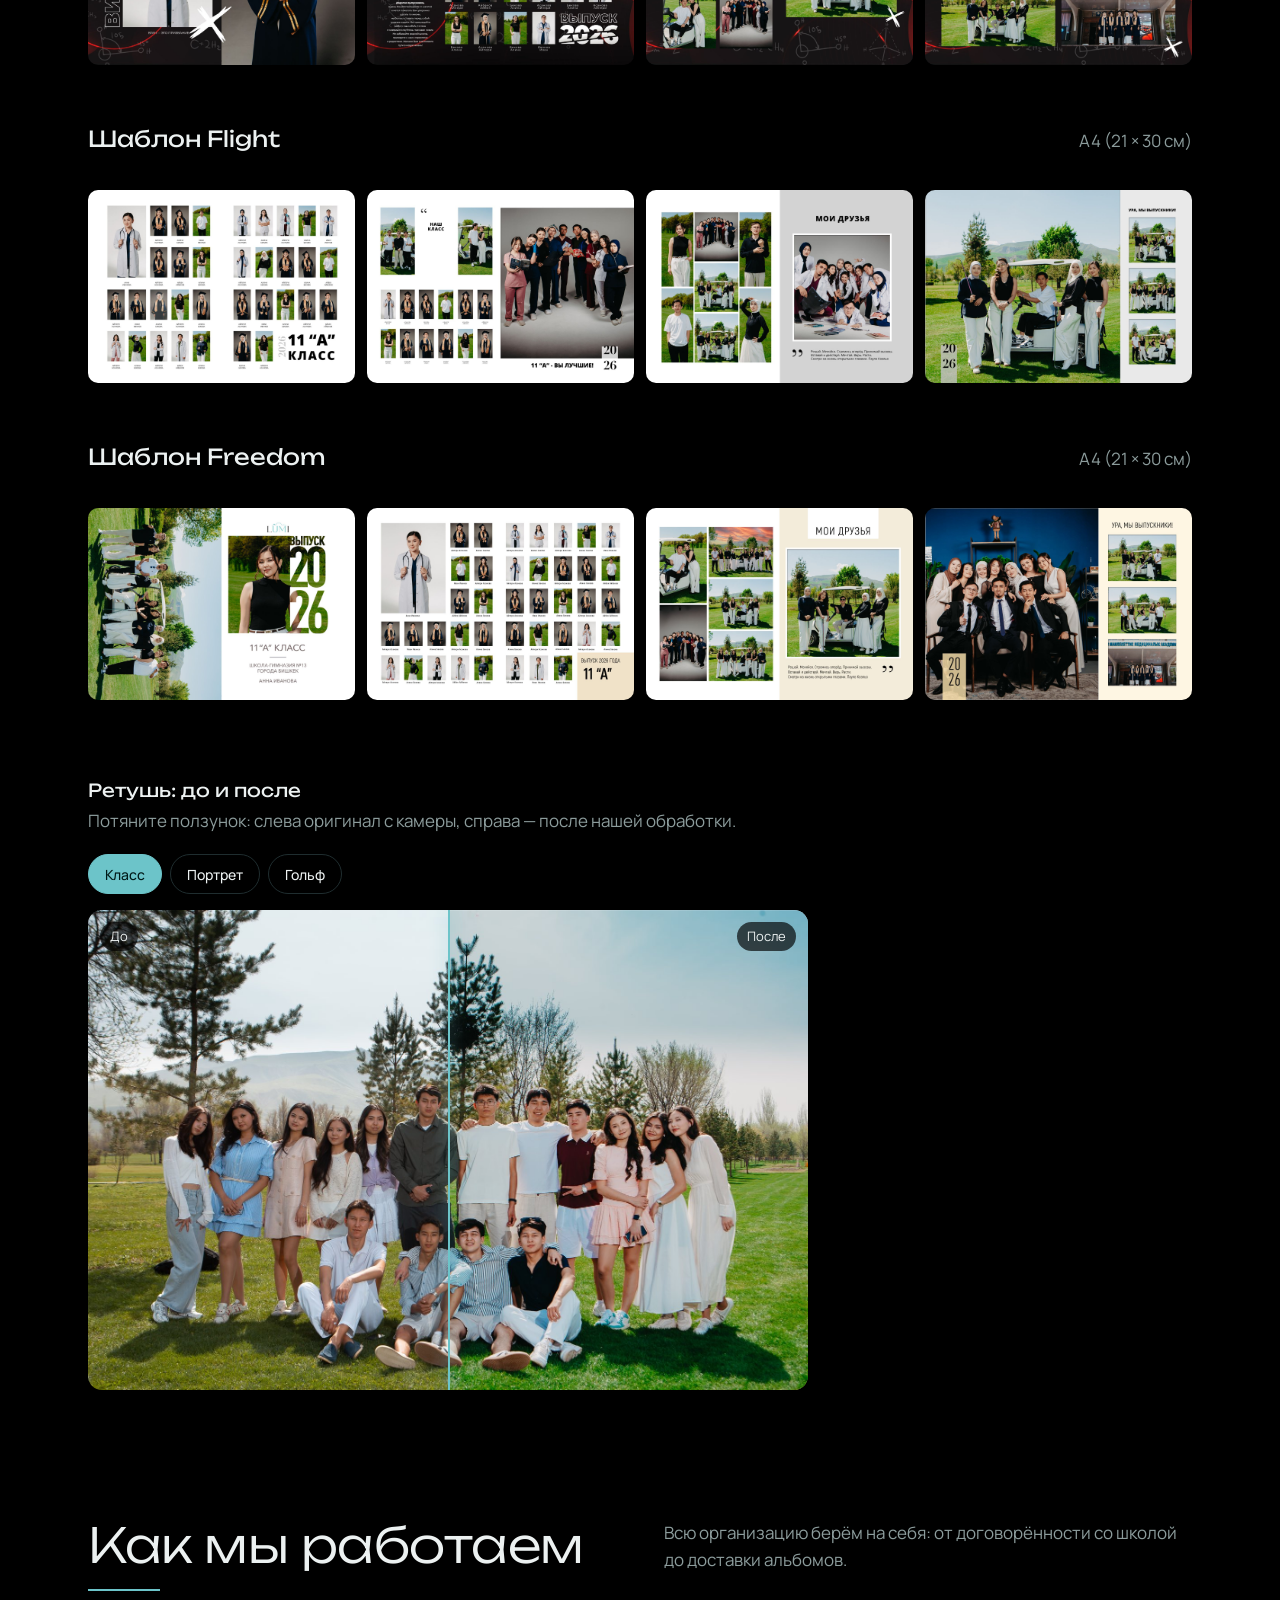
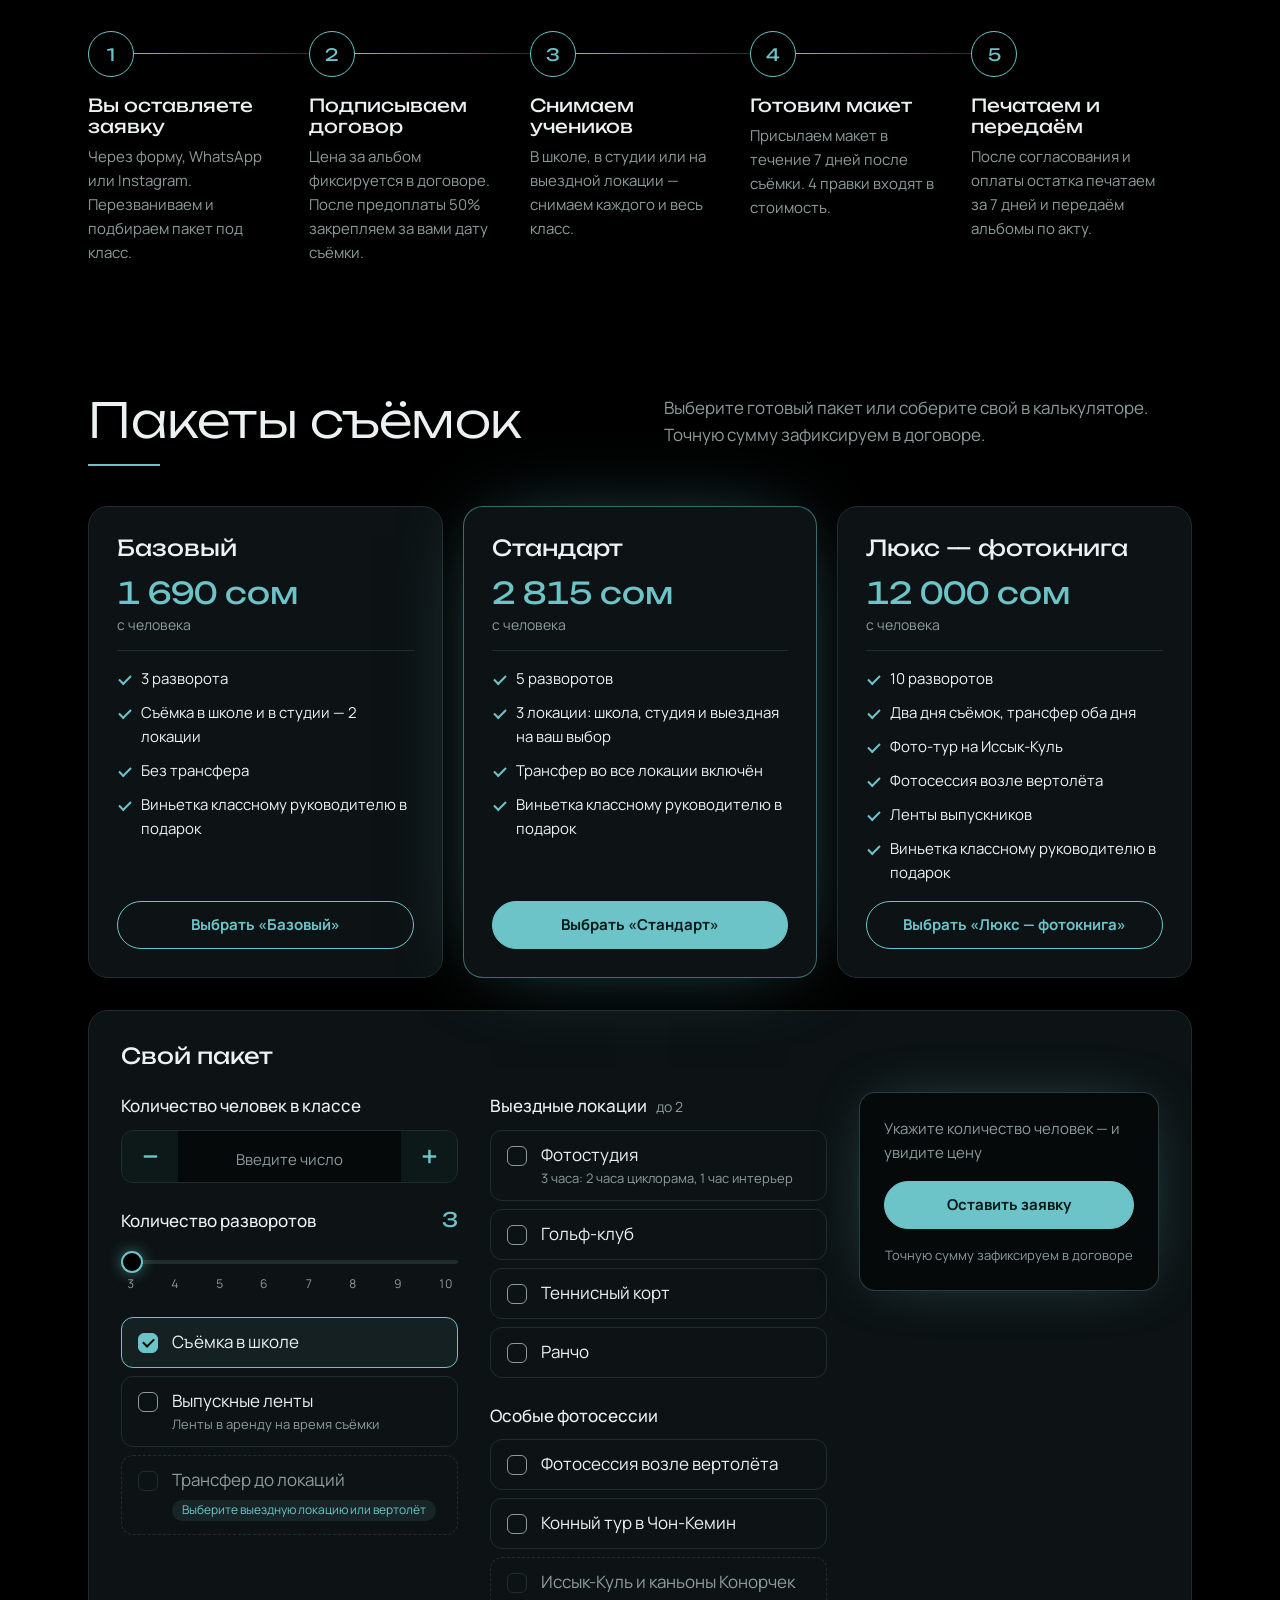
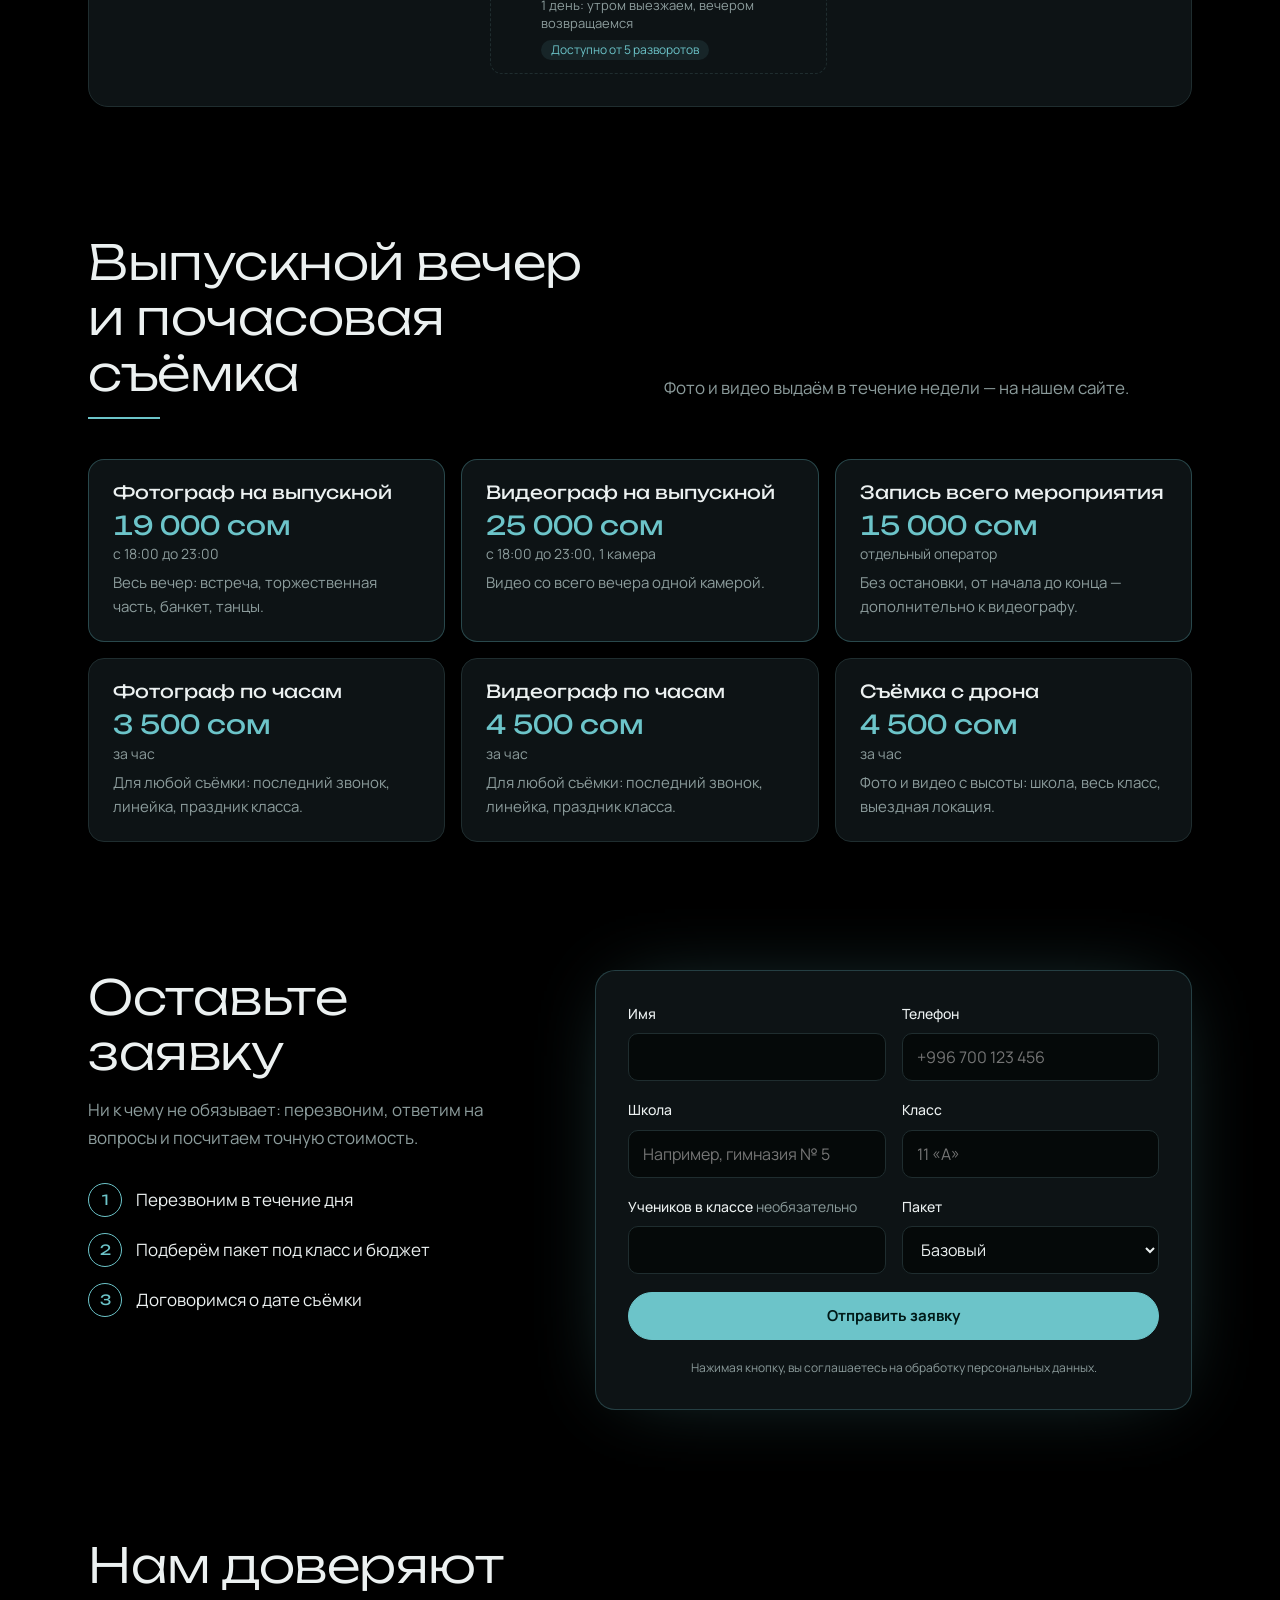
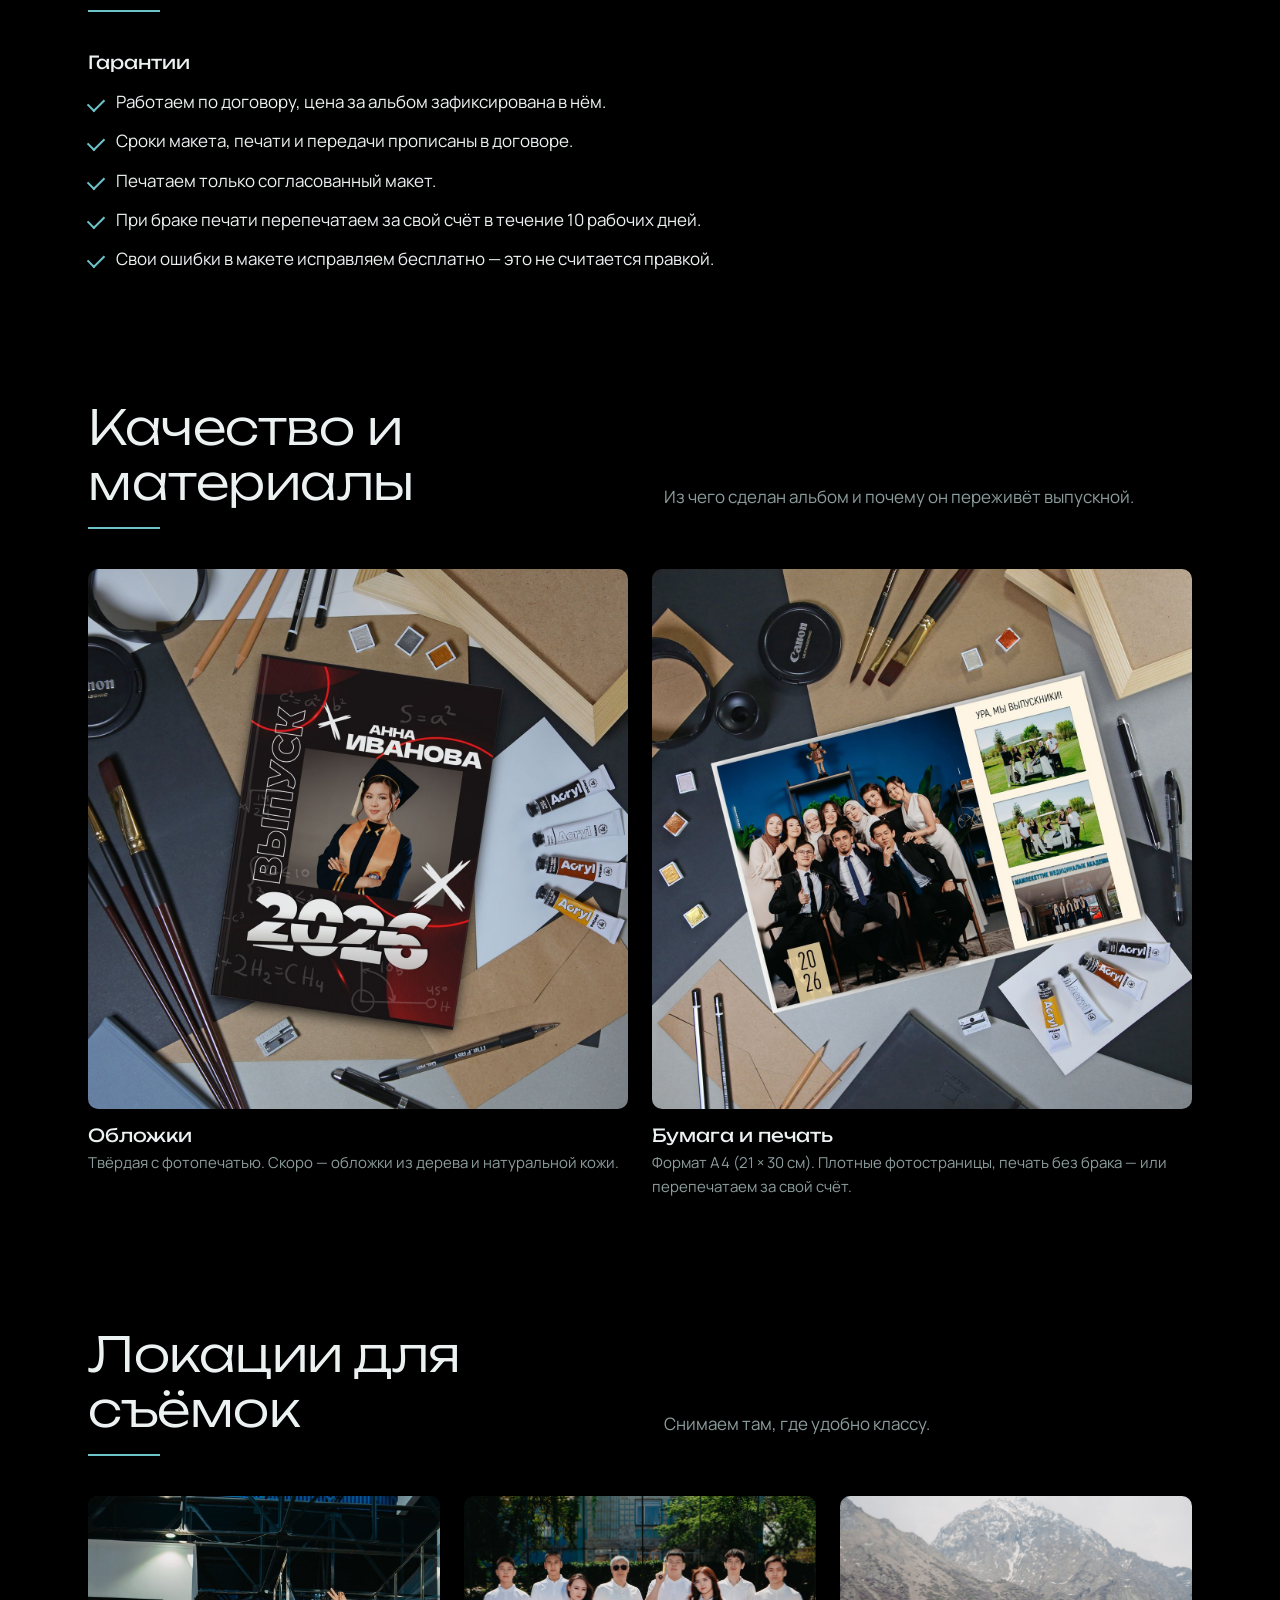
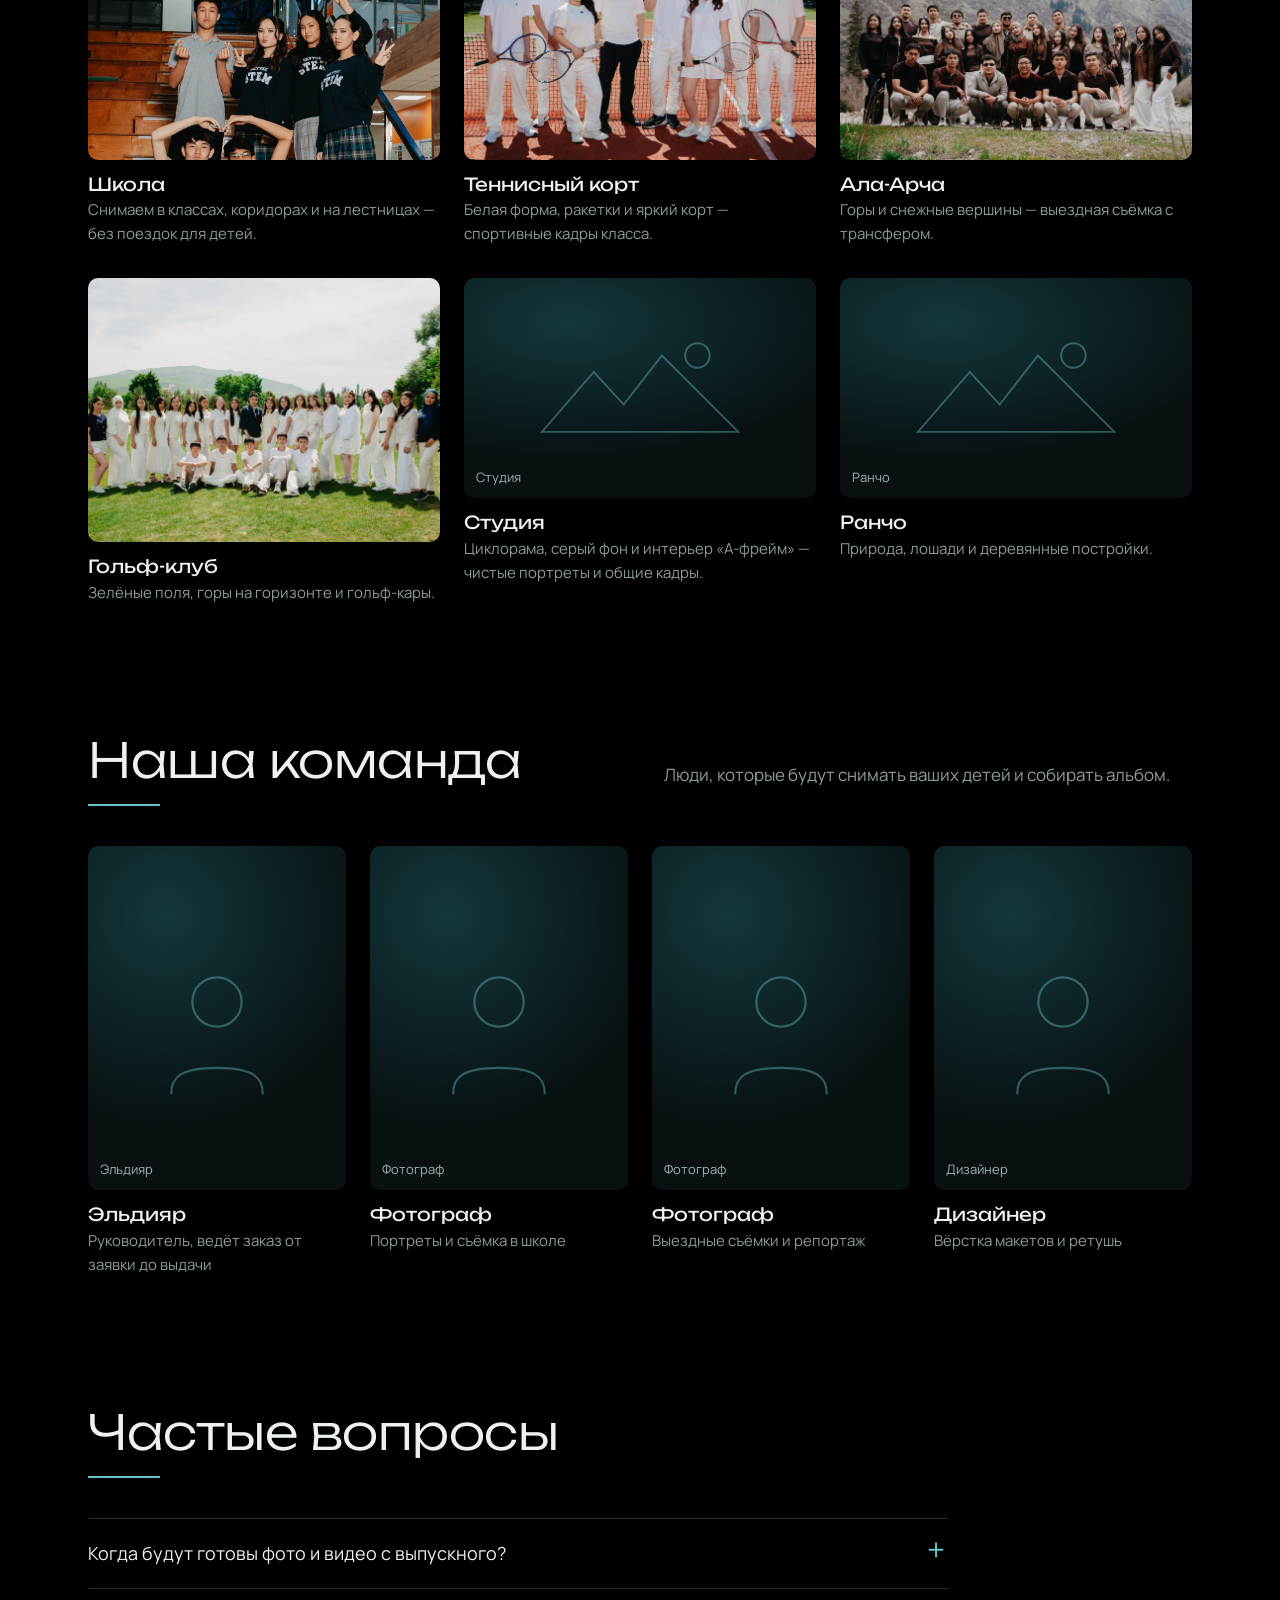
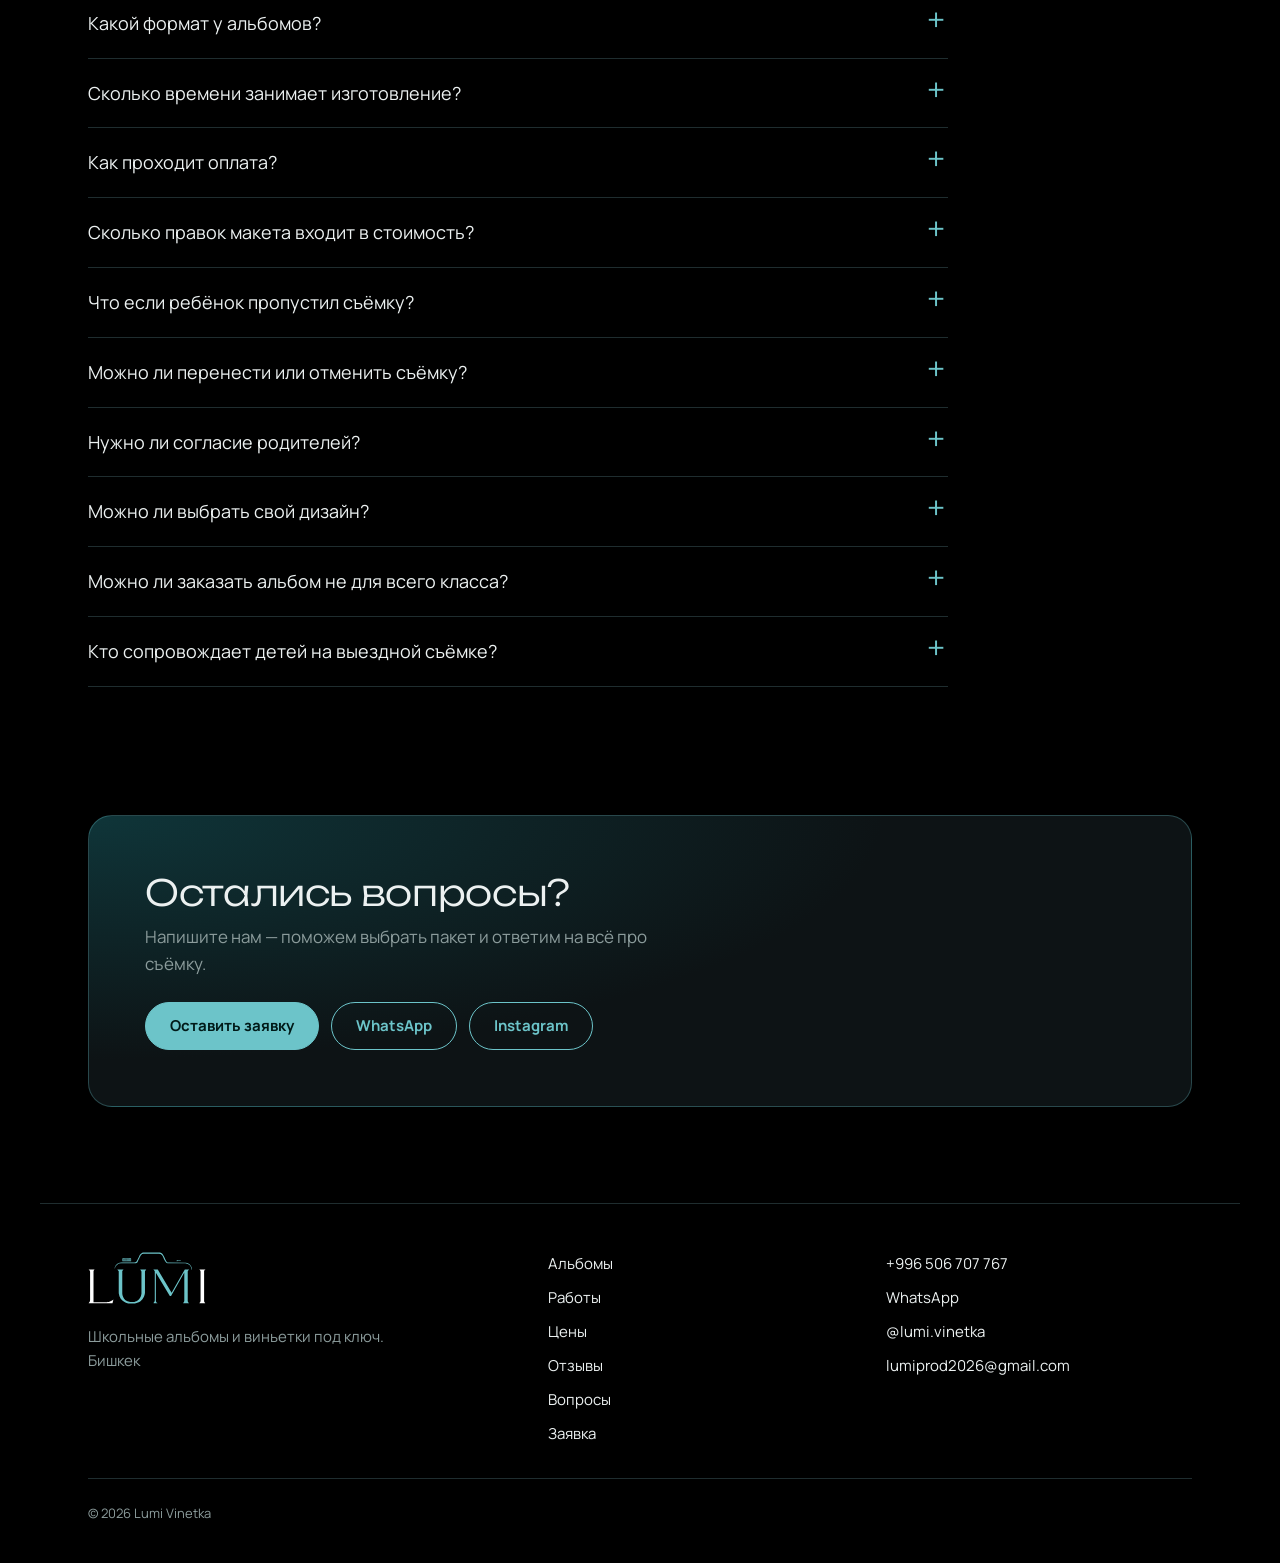
==== commit 3869abfc: "Фото локаций от фотографа: школа, теннис, Ала-Арча, гольф Co-Authored-By: Claude Opus 5.5 <noreply@a" ====
--- a/index.html
+++ b/index.html
@@ -9,7 +9,7 @@
   <link rel="preconnect" href="https://fonts.gstatic.com" crossorigin>
   <link href="https://fonts.googleapis.com/css2?family=Unbounded:wght@300;400;600&family=Manrope:wght@400;500;700&display=swap" rel="stylesheet">
   <link rel="icon" type="image/svg+xml" href="img/favicon.svg">
-  <link rel="stylesheet" href="styles.css?v=15">
+  <link rel="stylesheet" href="styles.css?v=16">
 </head>
 <body>
   <div class="watermark" aria-hidden="true"><span>L</span><span>U</span><span>M</span><span>I</span></div>
@@ -336,8 +336,8 @@
     <p id="lightboxCaption"></p>
   </dialog>
 
-  <script src="content.js?v=15"></script>
-  <script src="calc.js?v=15"></script>
-  <script src="app.js?v=15"></script>
+  <script src="content.js?v=16"></script>
+  <script src="calc.js?v=16"></script>
+  <script src="app.js?v=16"></script>
 </body>
 </html>
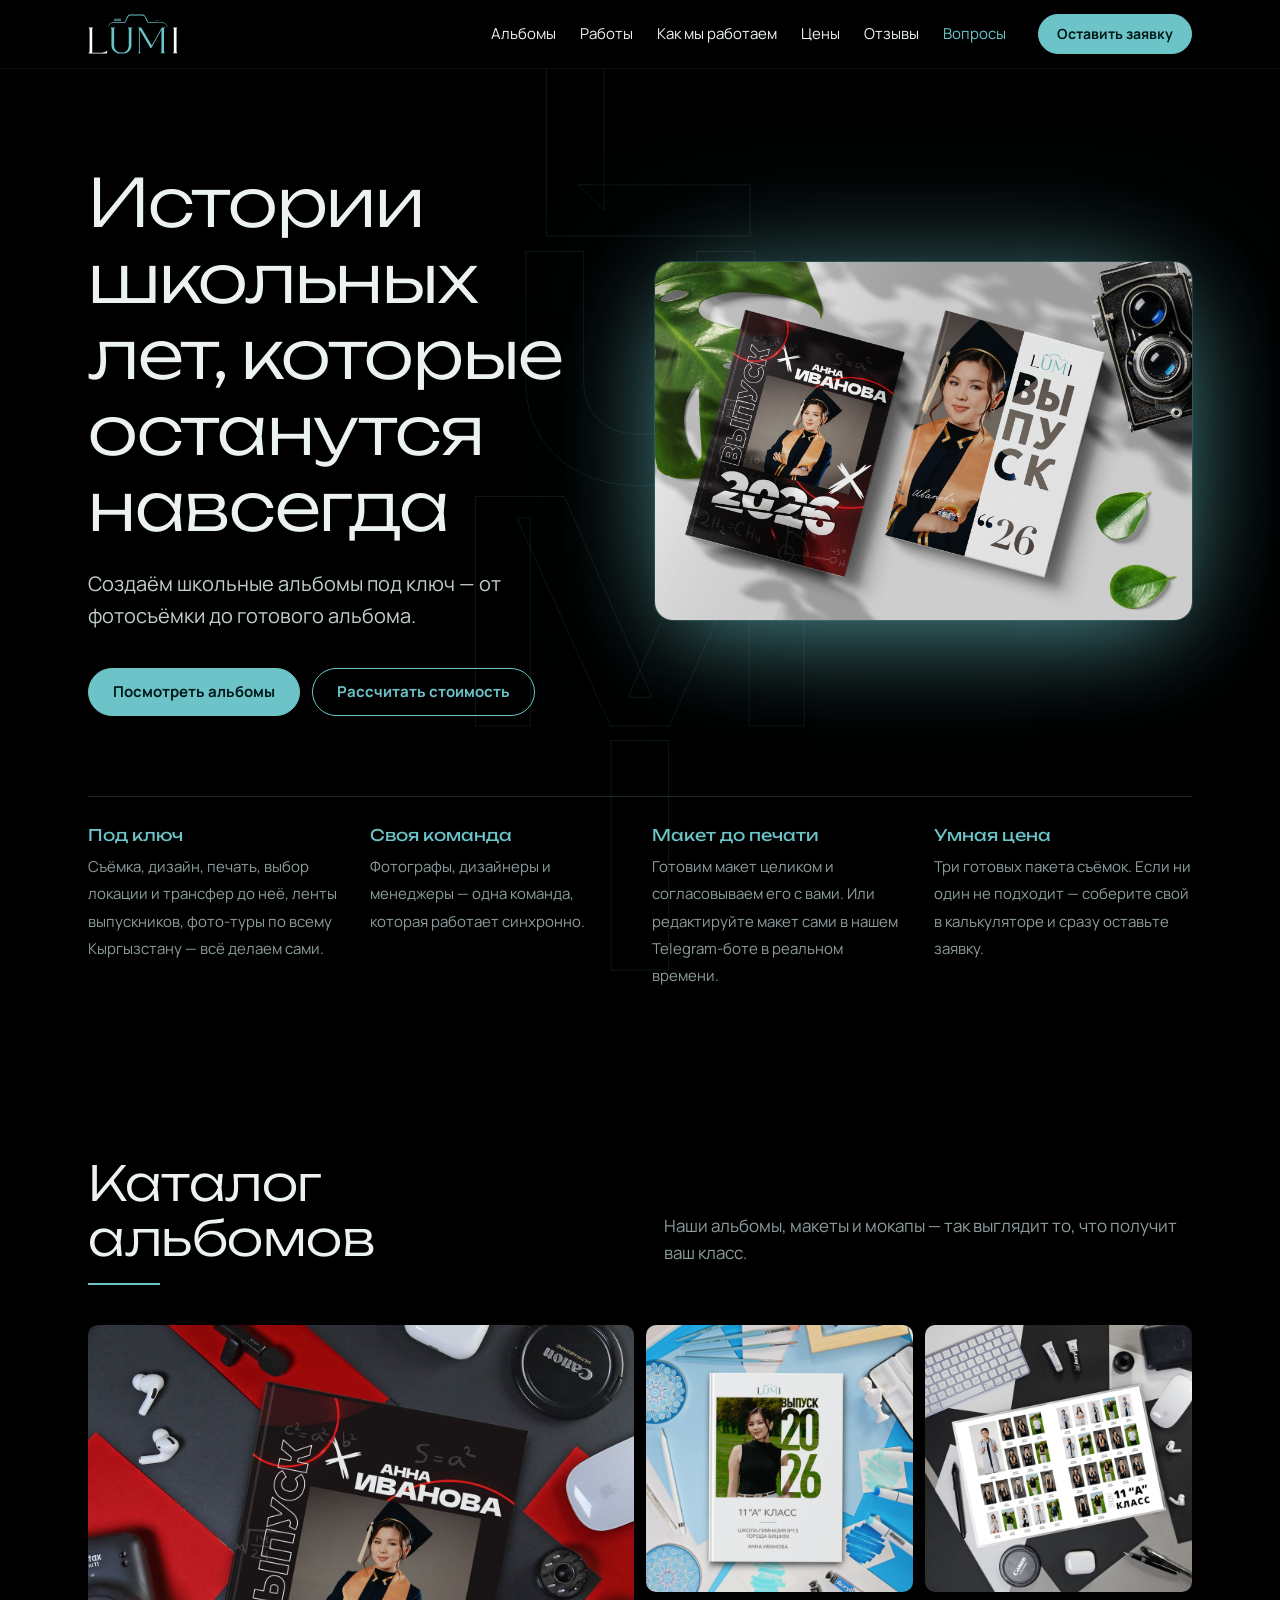
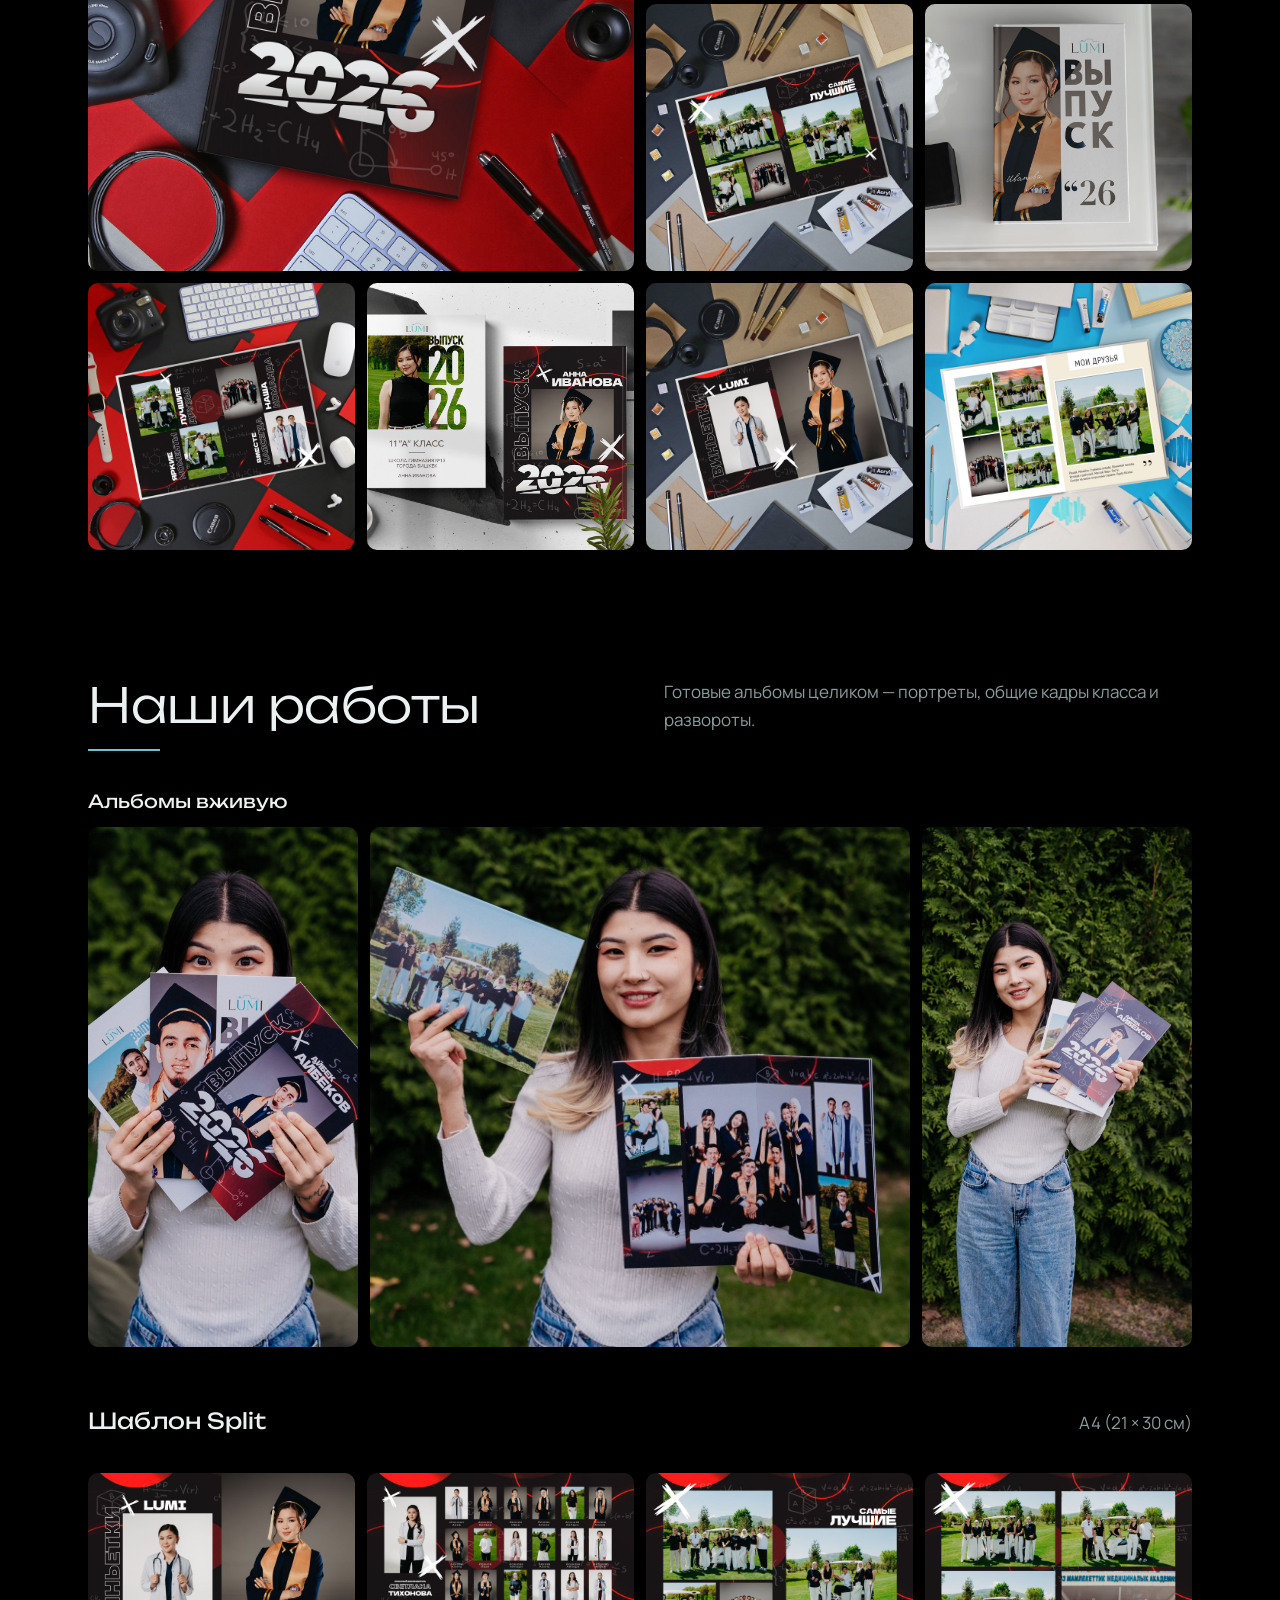
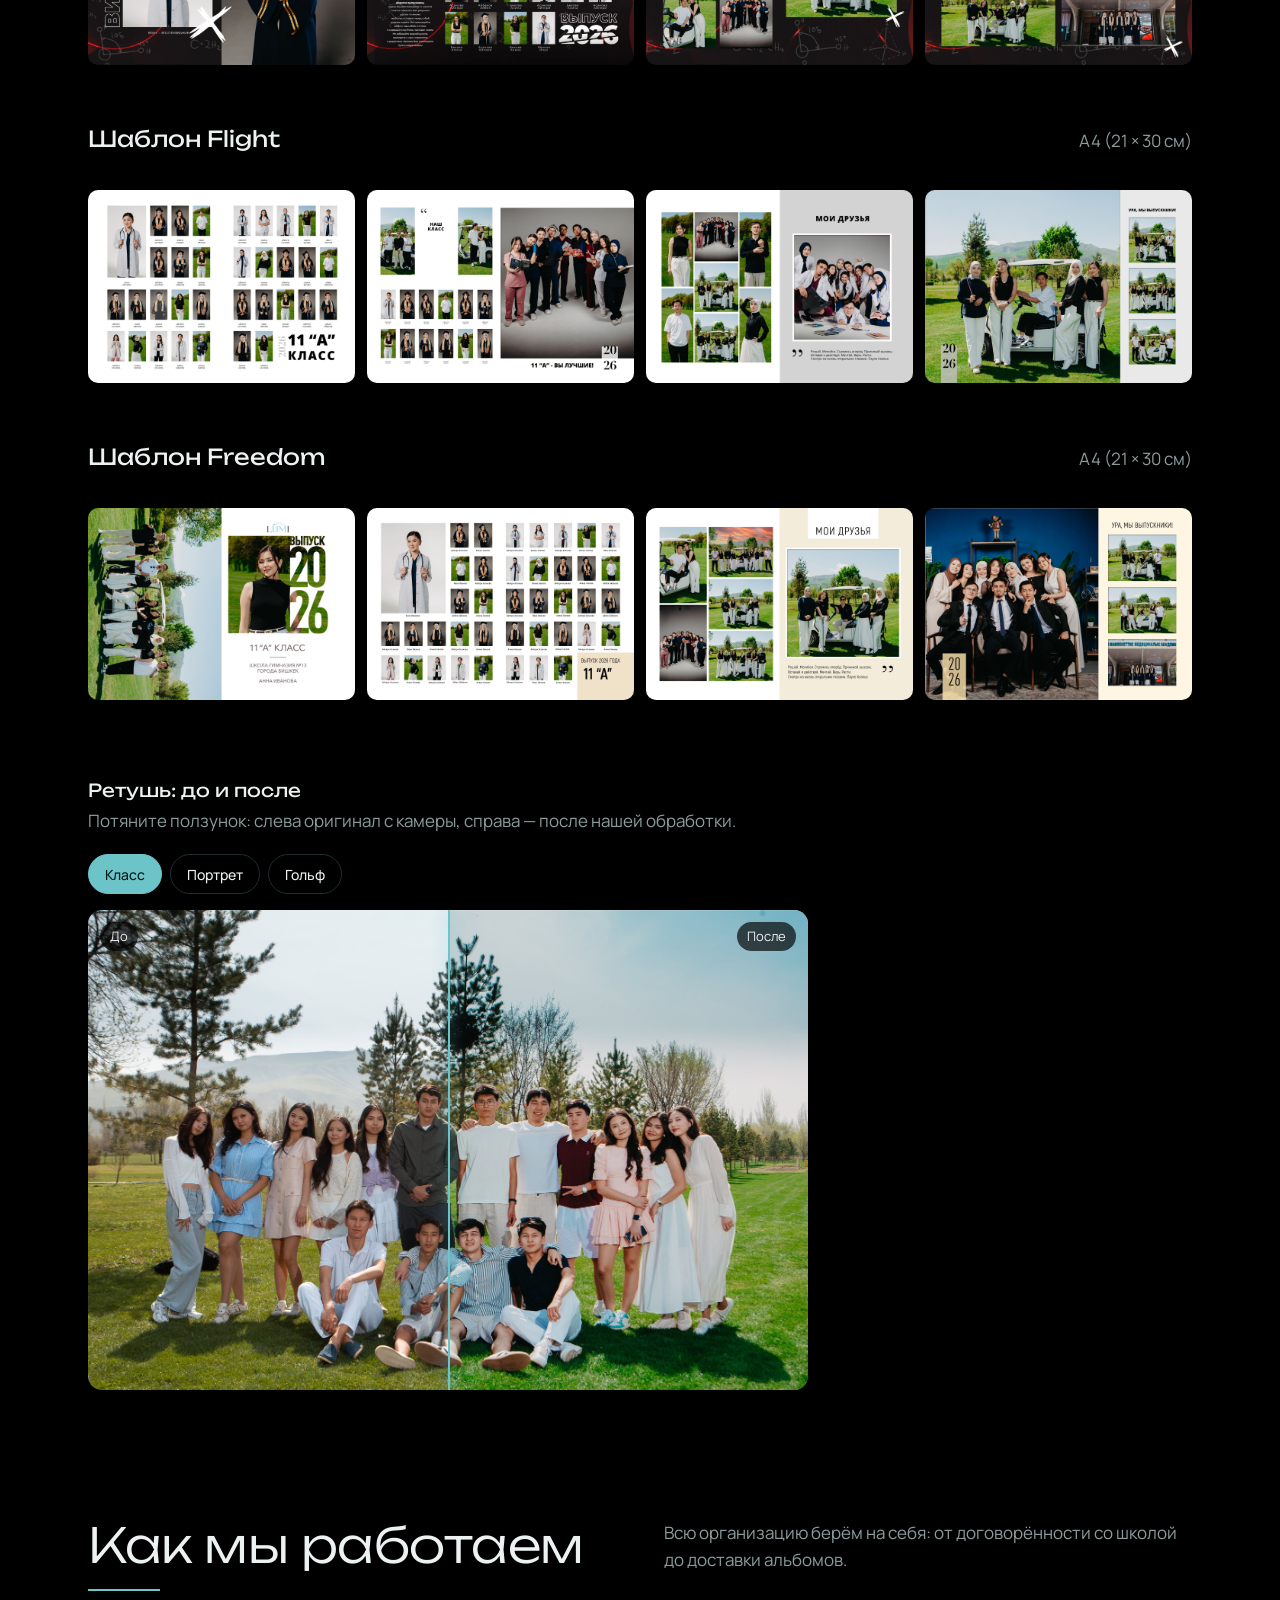
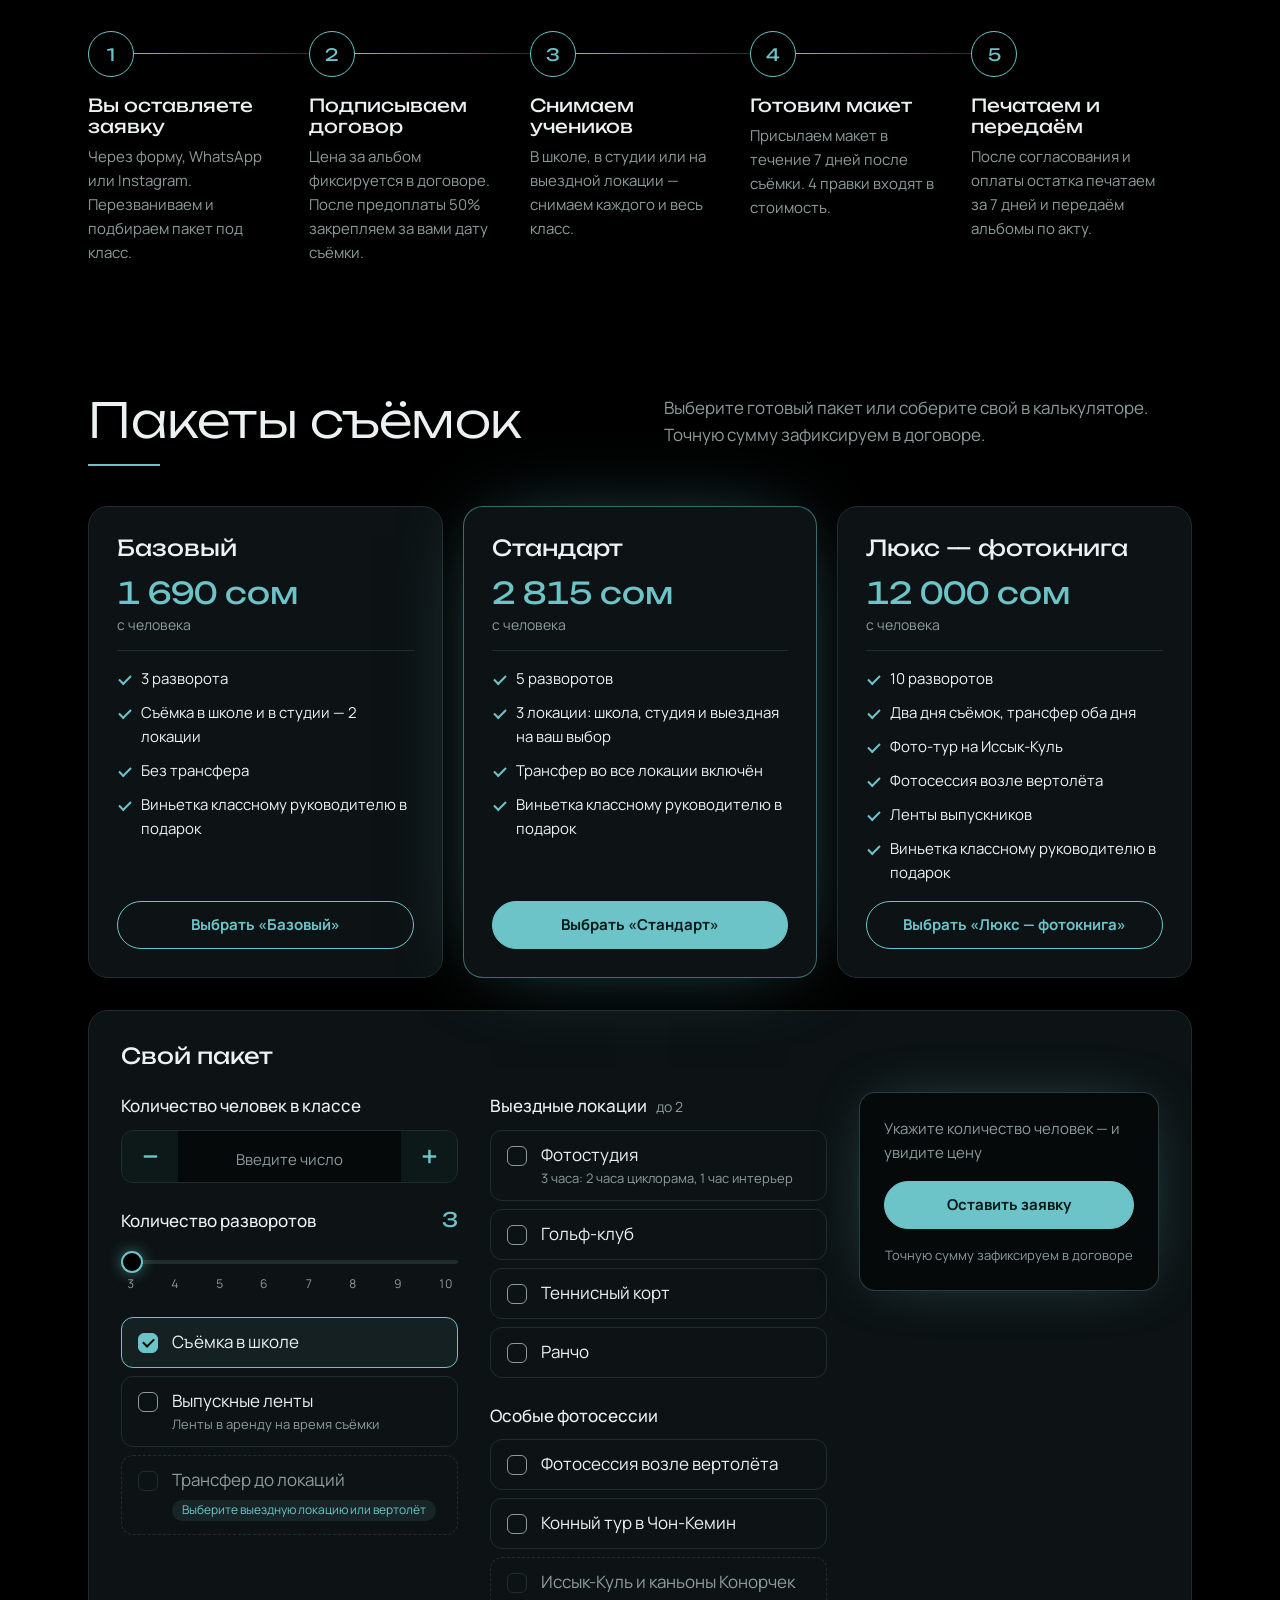
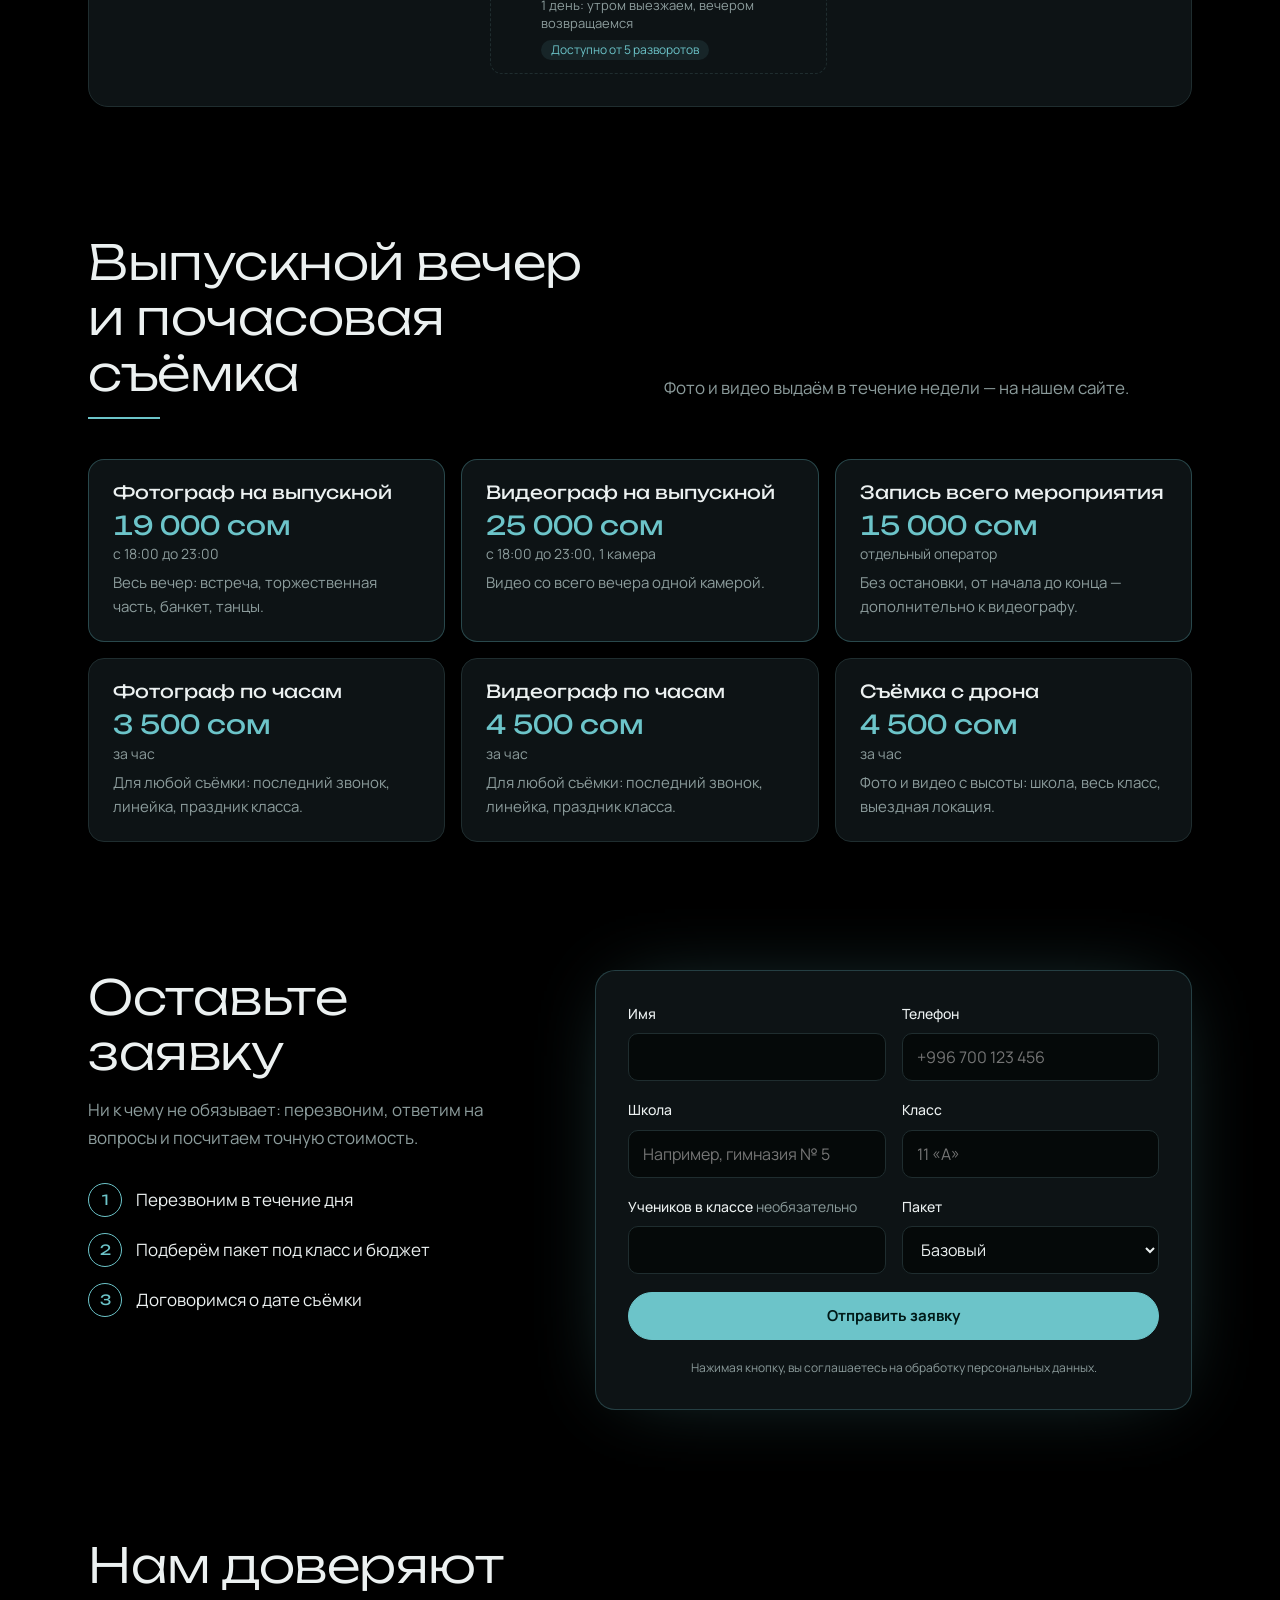
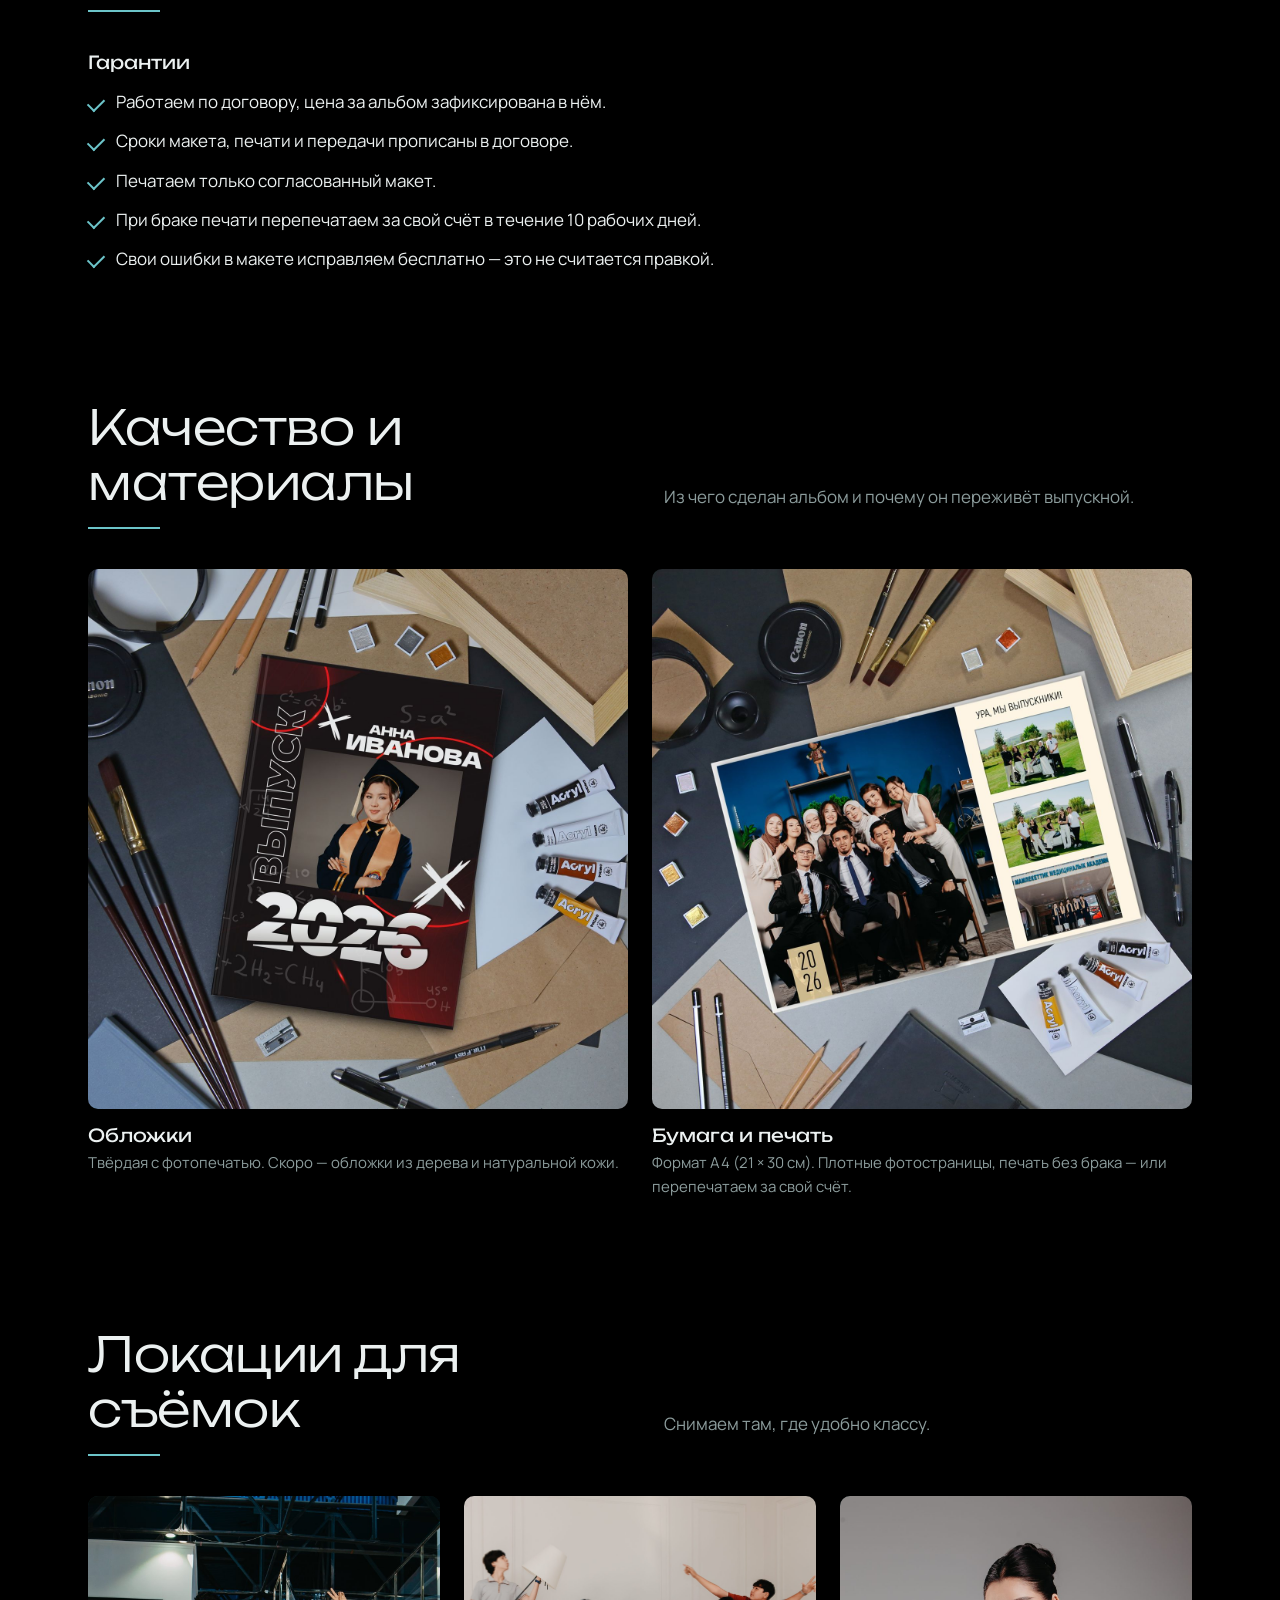
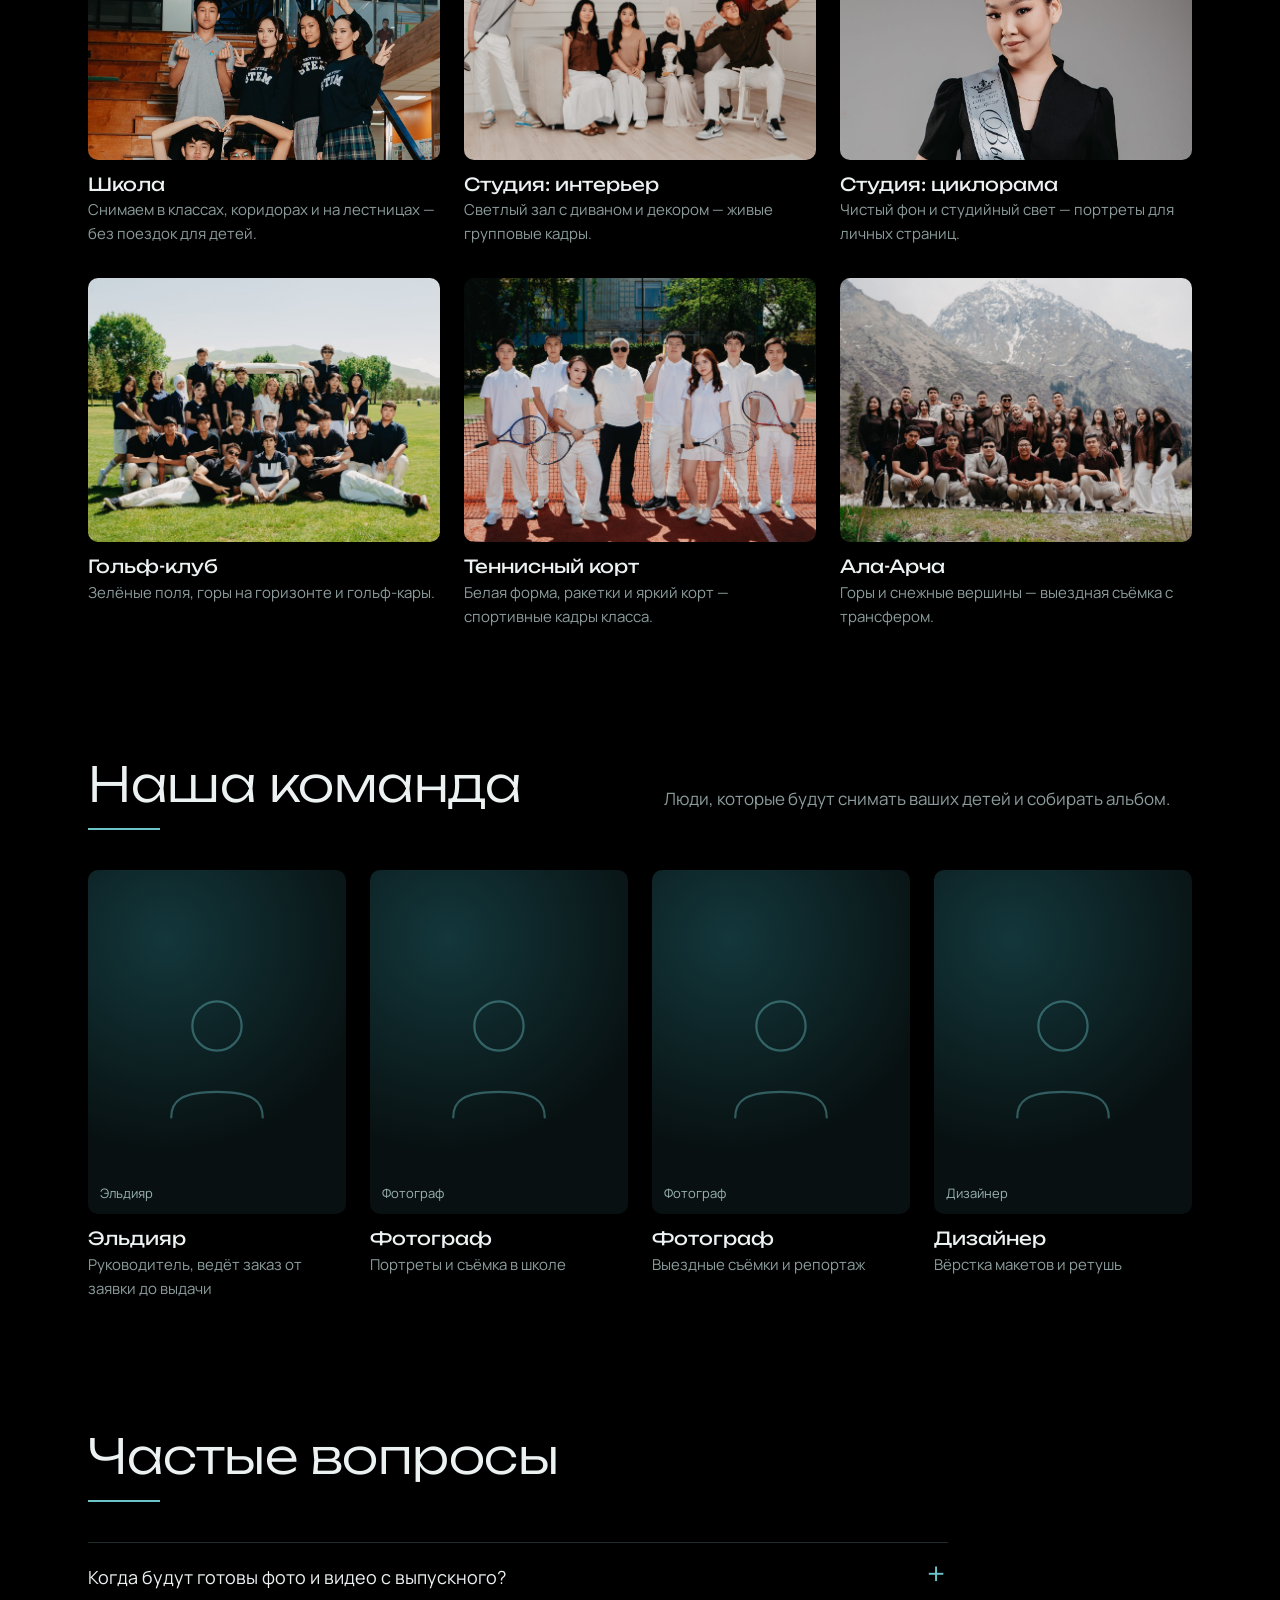
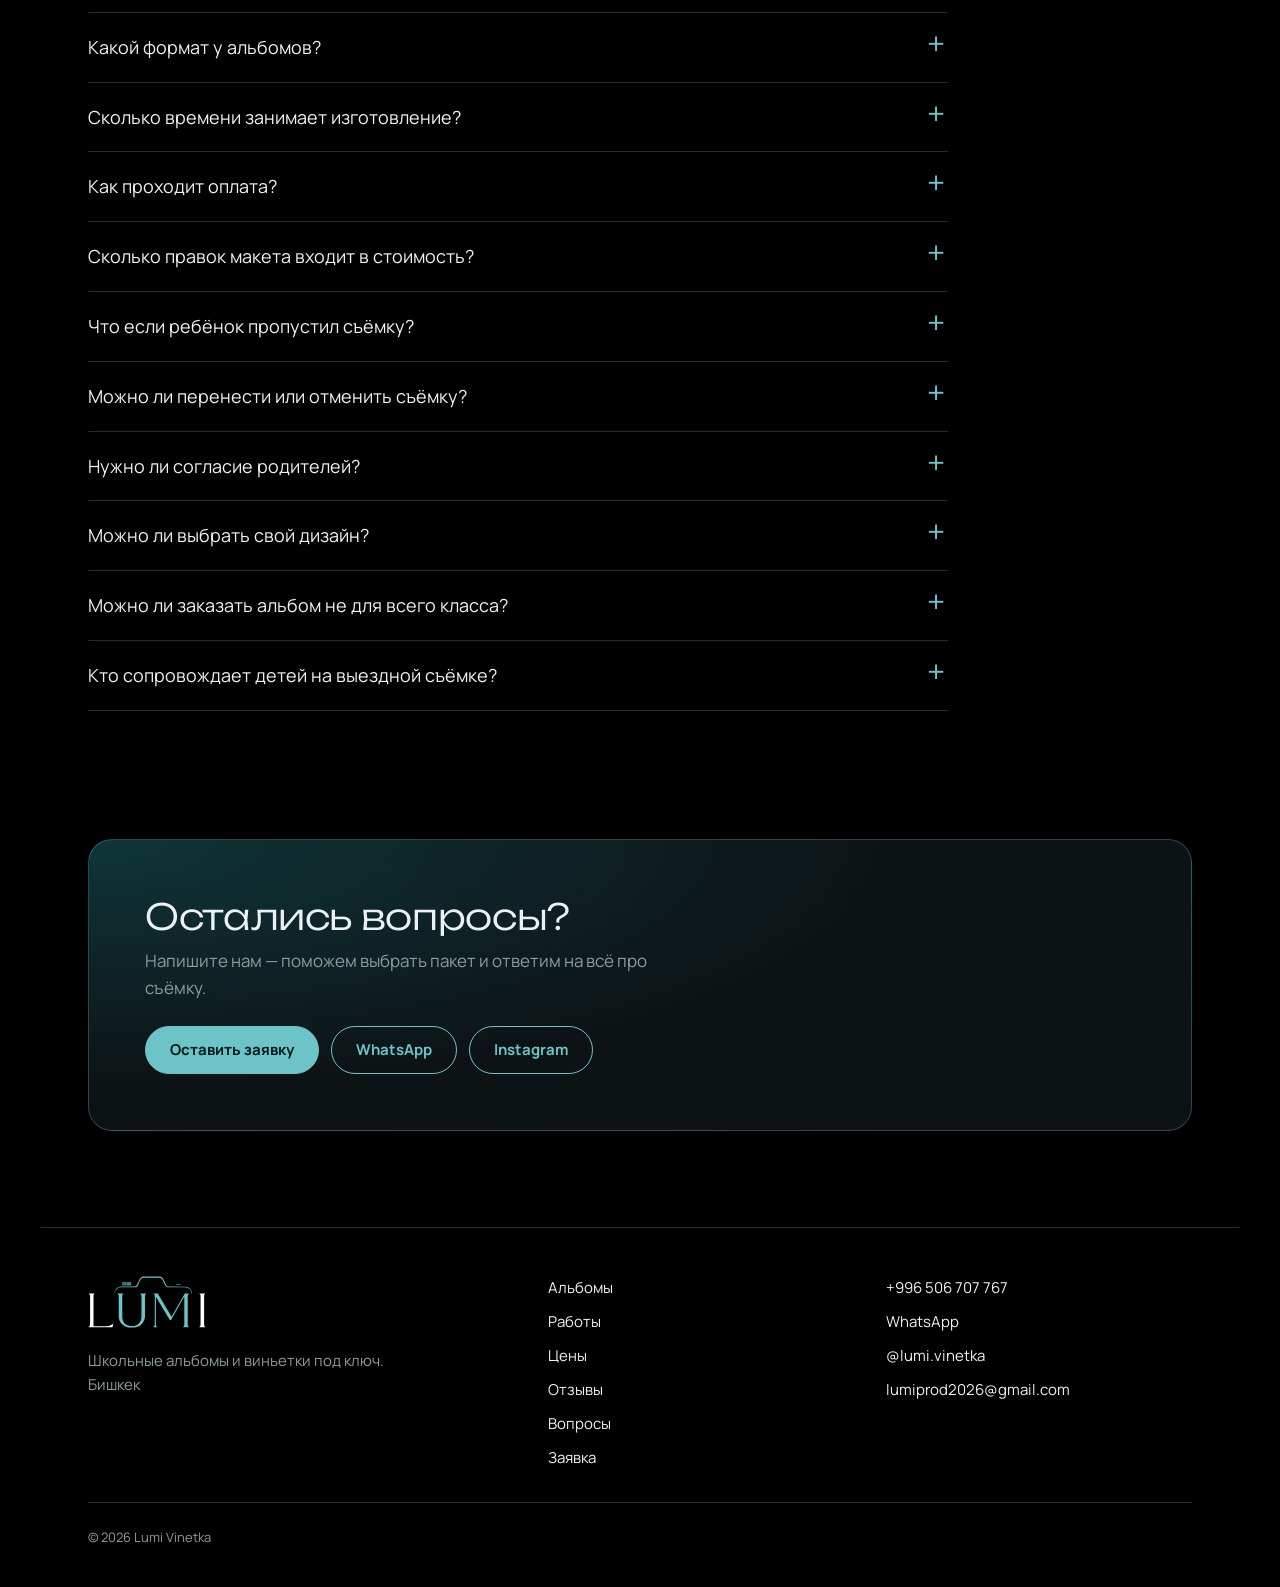
==== commit a4472b50: "Локации: студия (интерьер и циклорама), гольф с гольф-каром Co-Authored-By: Claude Opus 5.5 <noreply" ====
--- a/index.html
+++ b/index.html
@@ -9,7 +9,7 @@
   <link rel="preconnect" href="https://fonts.gstatic.com" crossorigin>
   <link href="https://fonts.googleapis.com/css2?family=Unbounded:wght@300;400;600&family=Manrope:wght@400;500;700&display=swap" rel="stylesheet">
   <link rel="icon" type="image/svg+xml" href="img/favicon.svg">
-  <link rel="stylesheet" href="styles.css?v=16">
+  <link rel="stylesheet" href="styles.css?v=17">
 </head>
 <body>
   <div class="watermark" aria-hidden="true"><span>L</span><span>U</span><span>M</span><span>I</span></div>
@@ -336,8 +336,8 @@
     <p id="lightboxCaption"></p>
   </dialog>
 
-  <script src="content.js?v=16"></script>
-  <script src="calc.js?v=16"></script>
-  <script src="app.js?v=16"></script>
+  <script src="content.js?v=17"></script>
+  <script src="calc.js?v=17"></script>
+  <script src="app.js?v=17"></script>
 </body>
 </html>
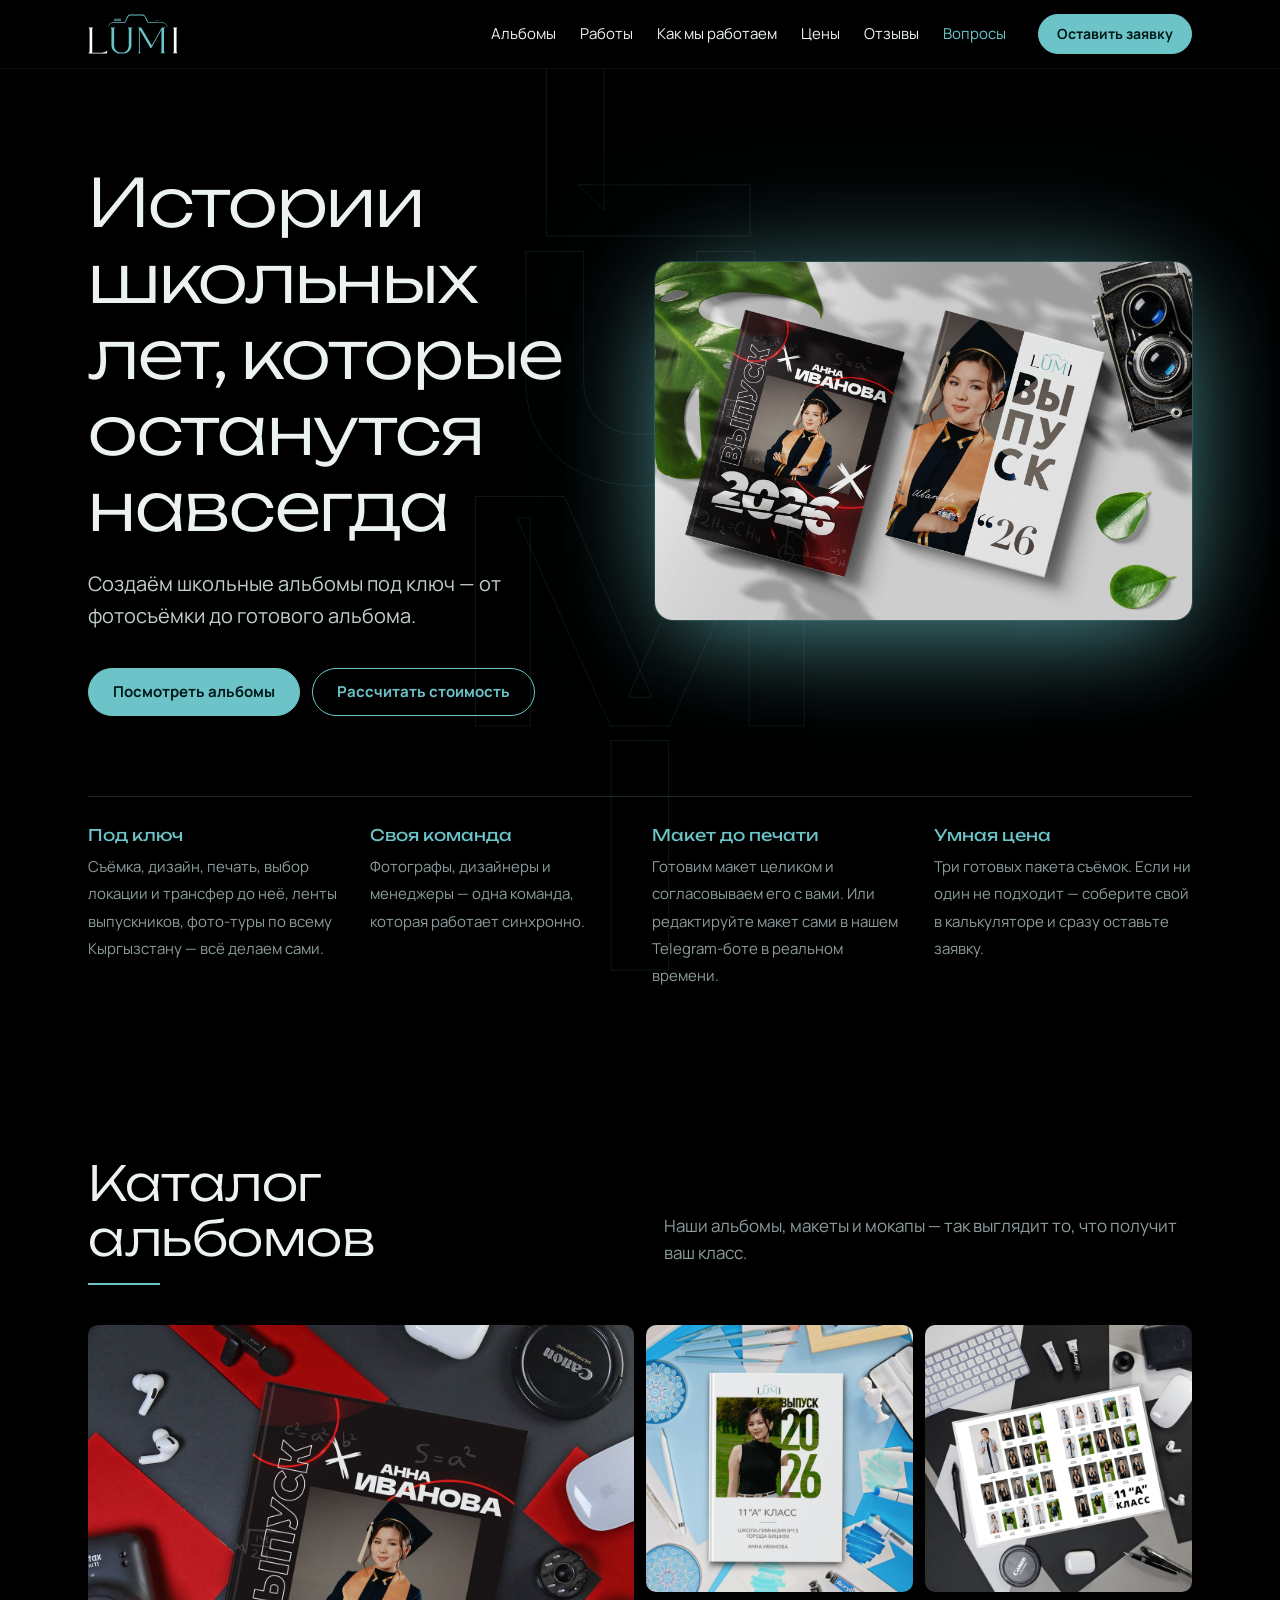
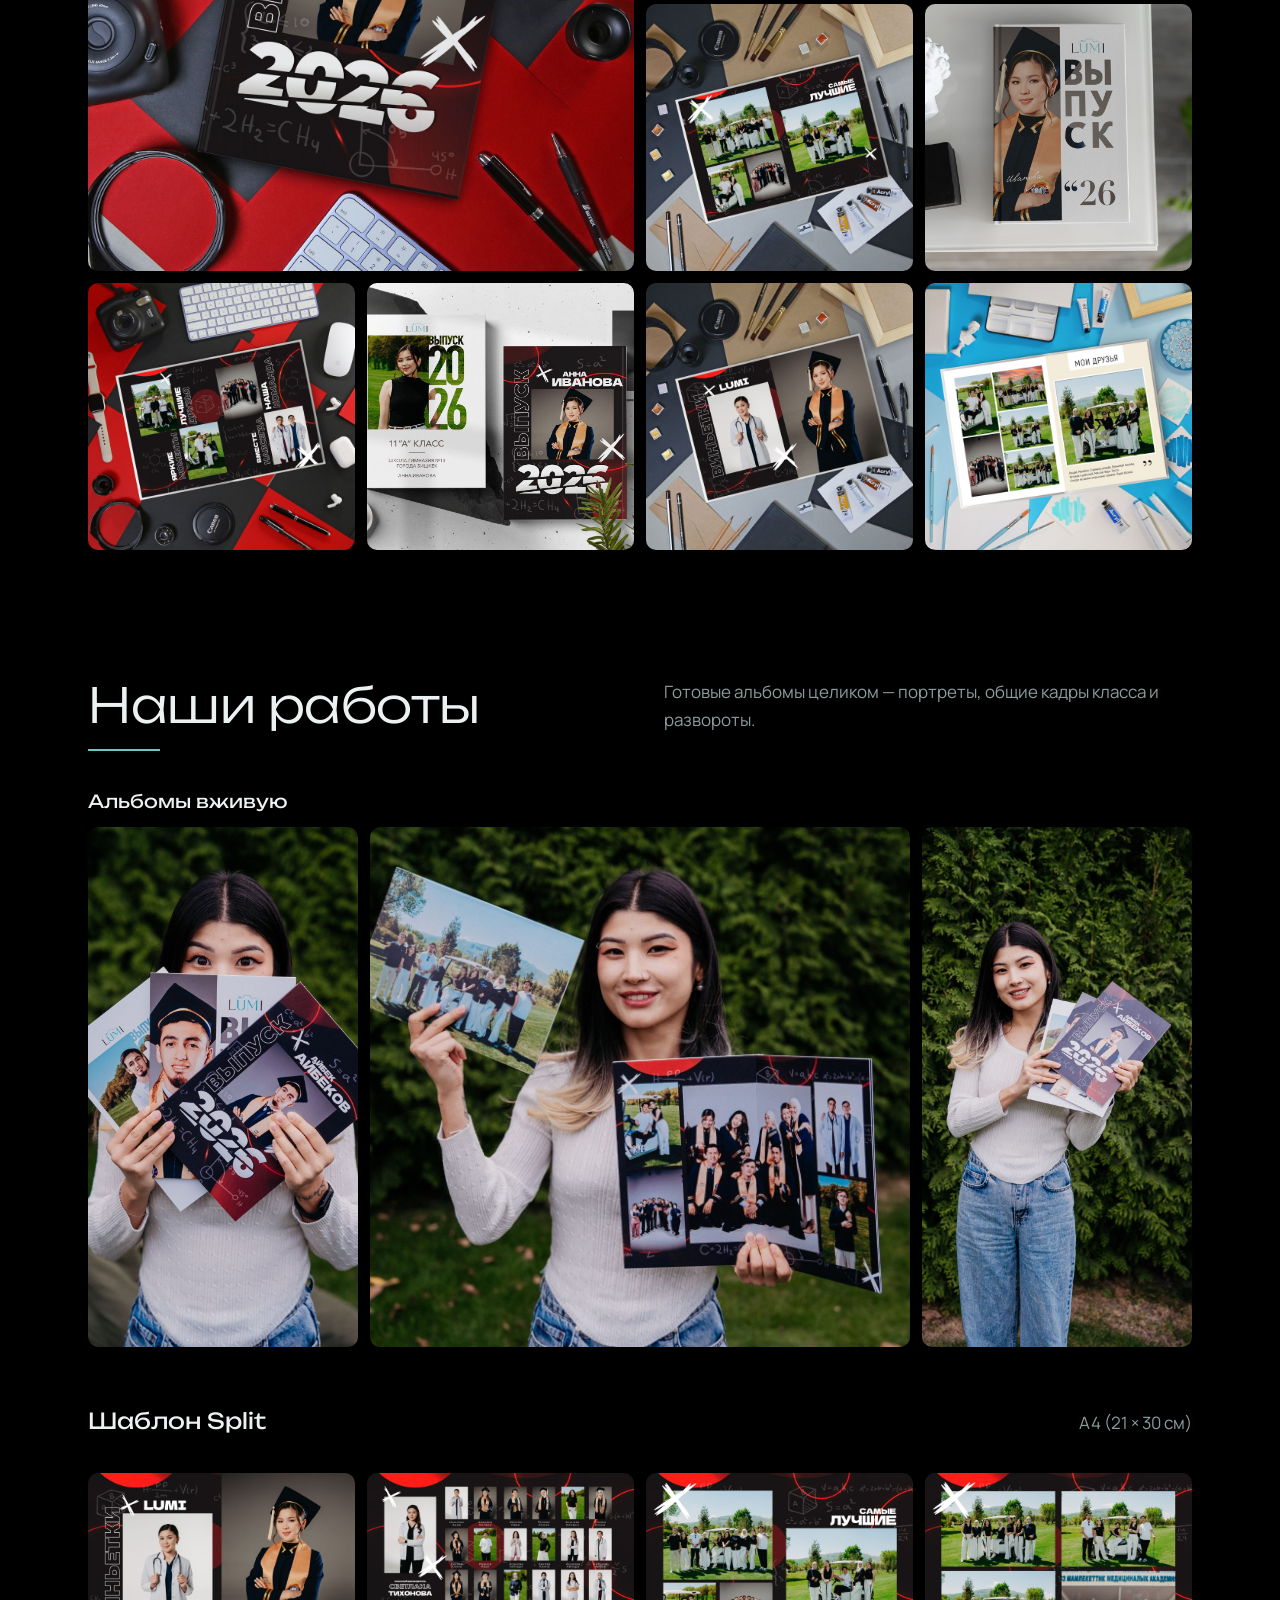
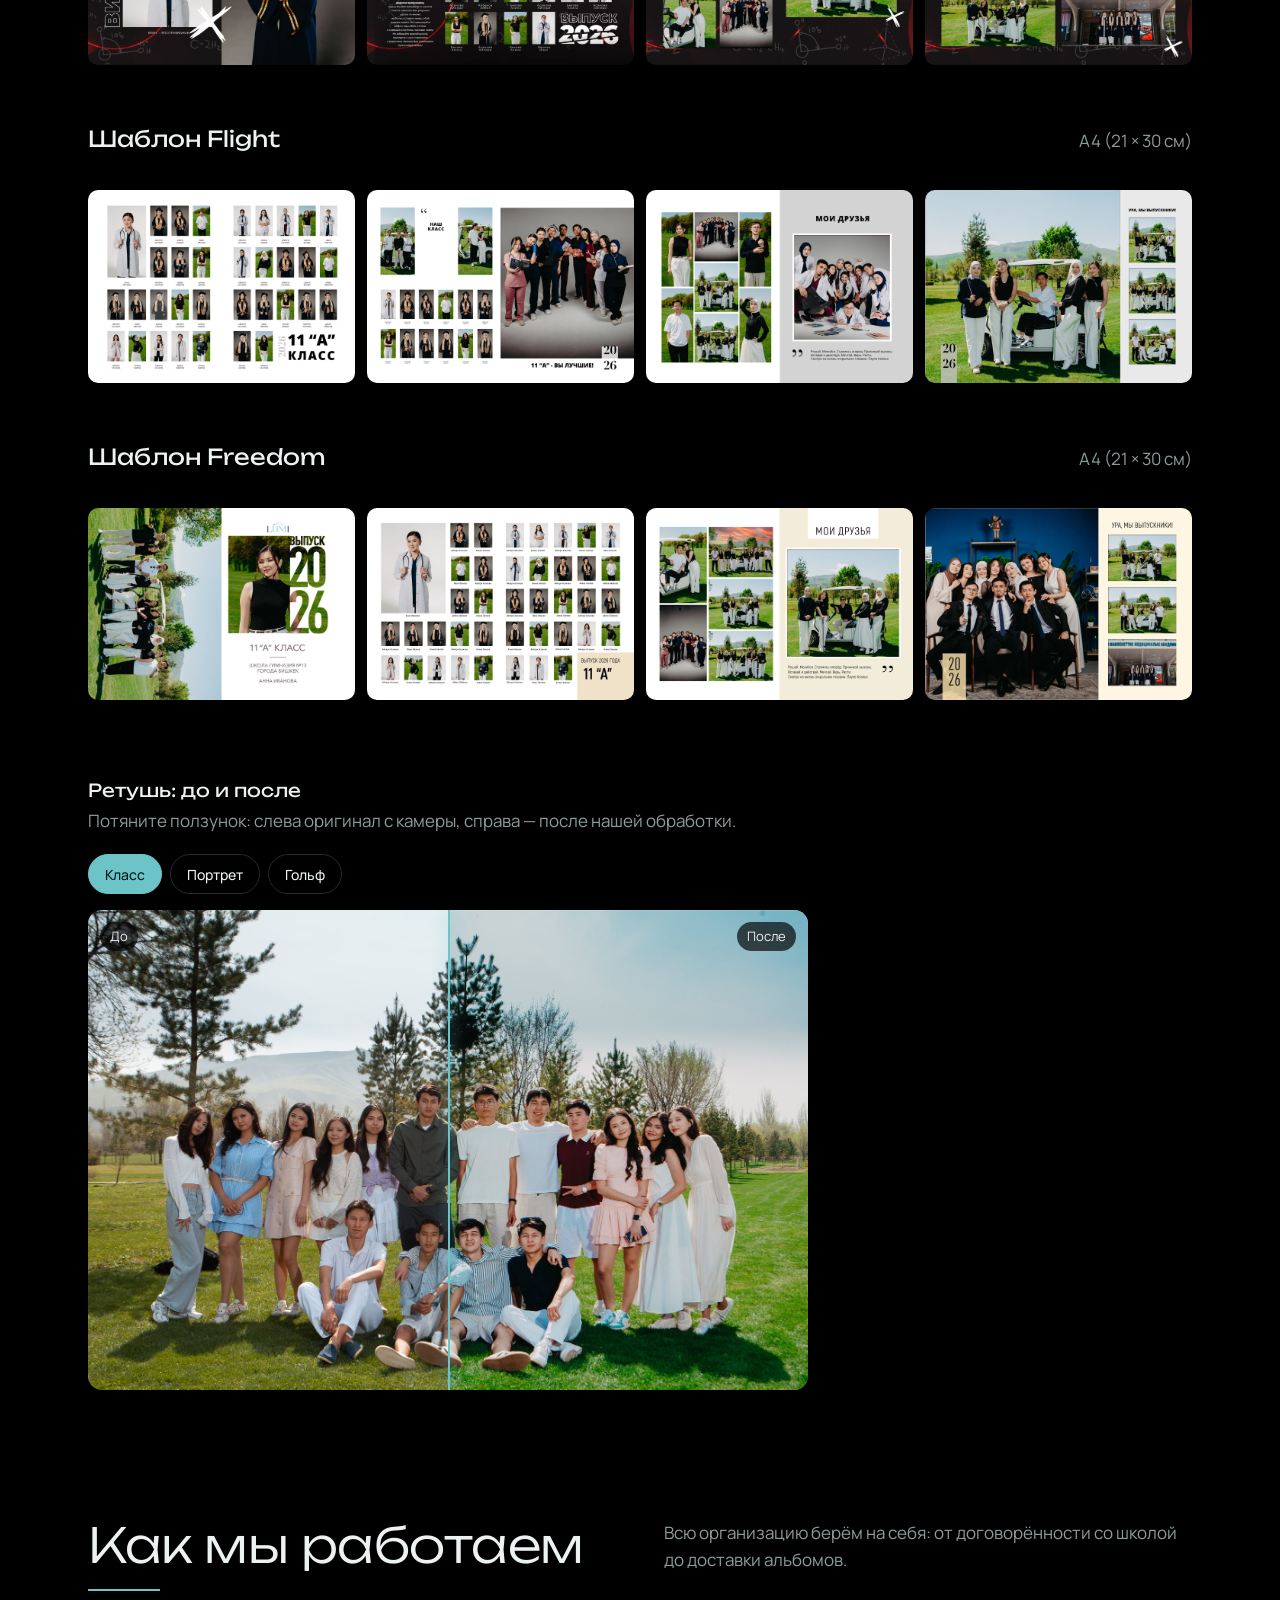
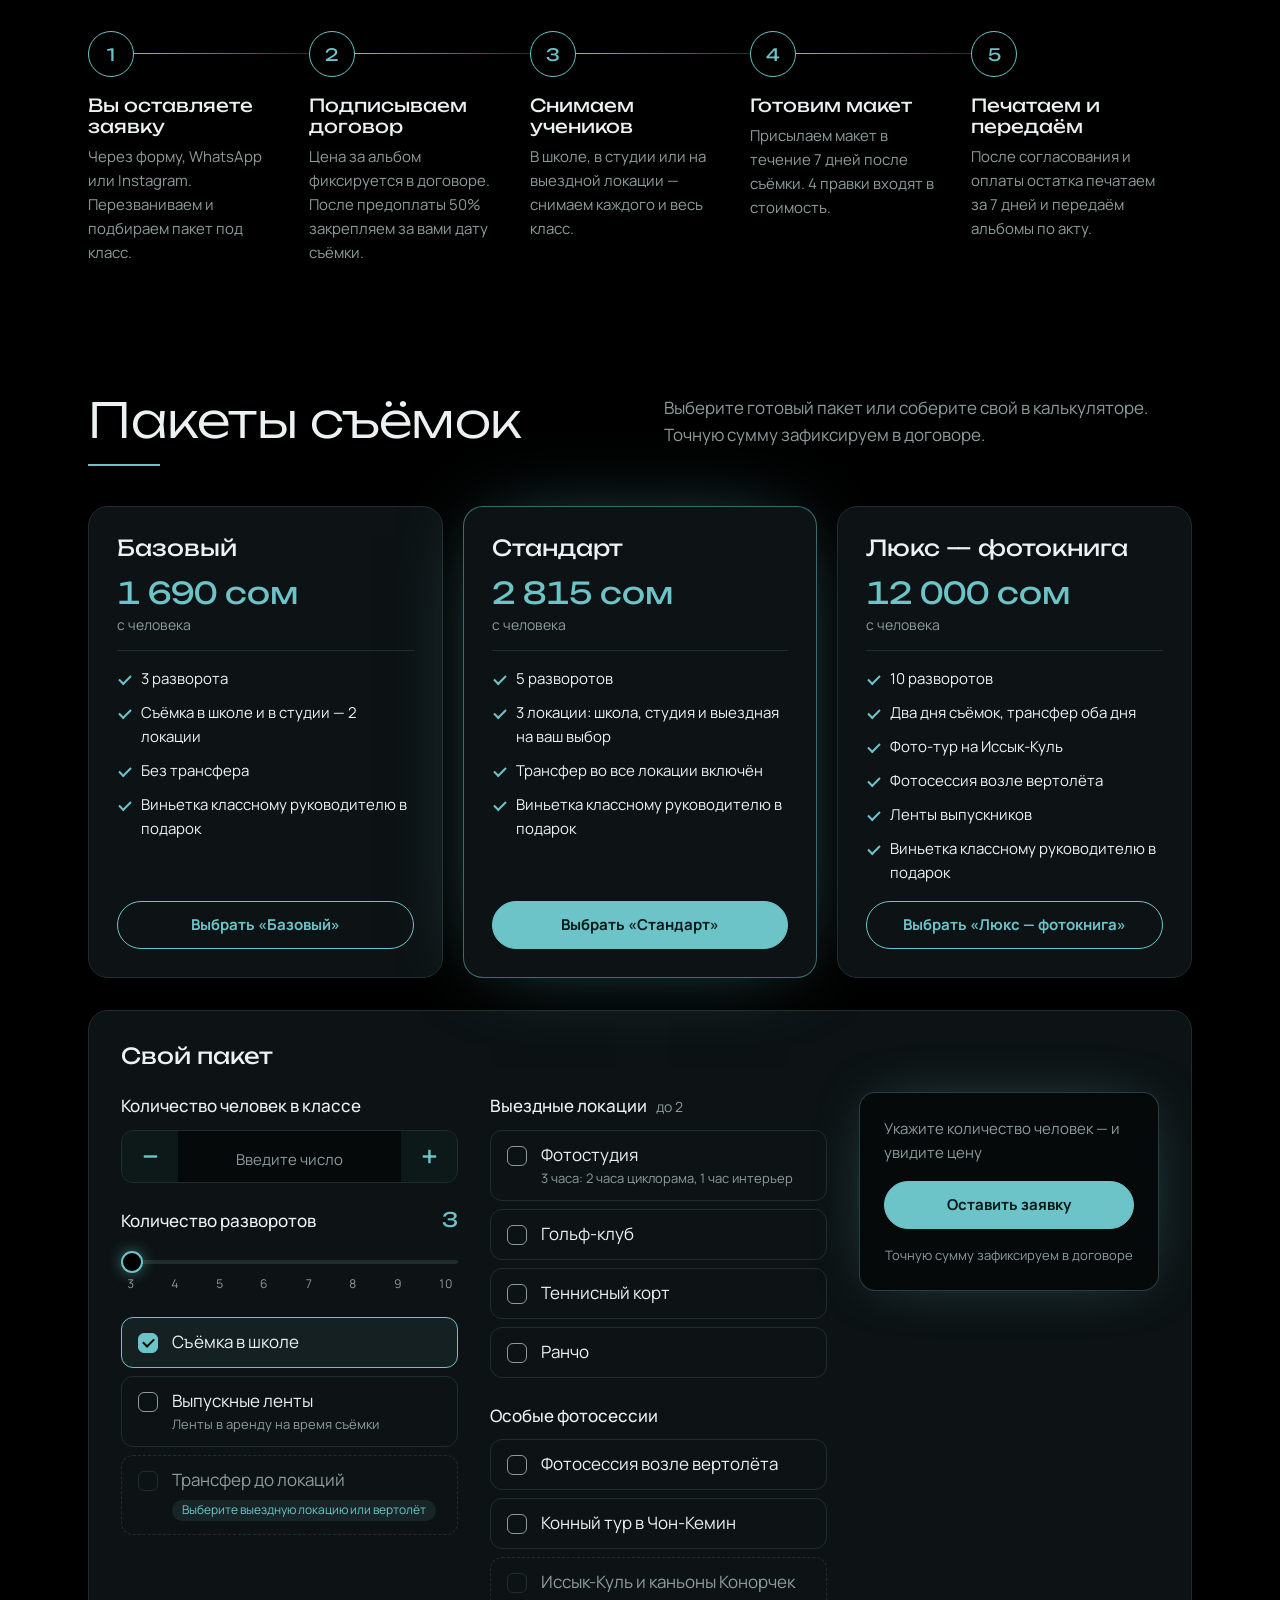
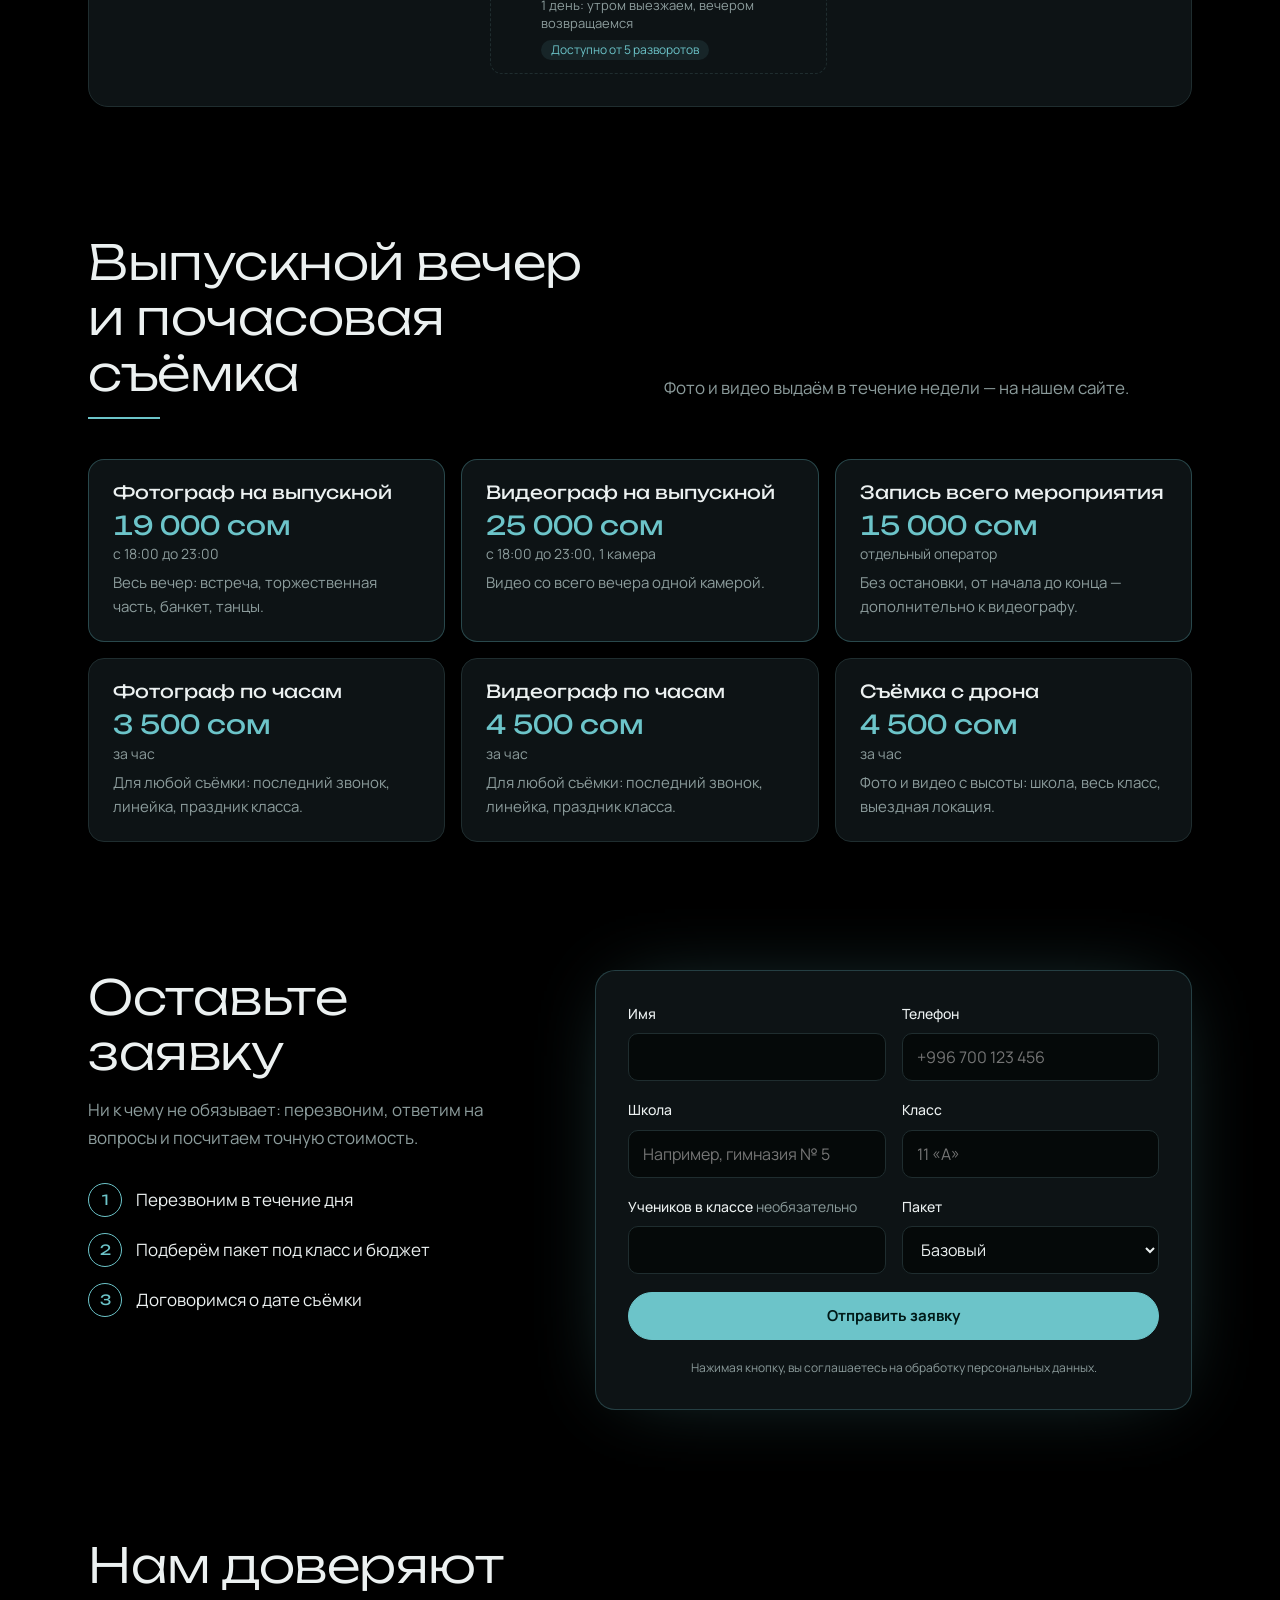
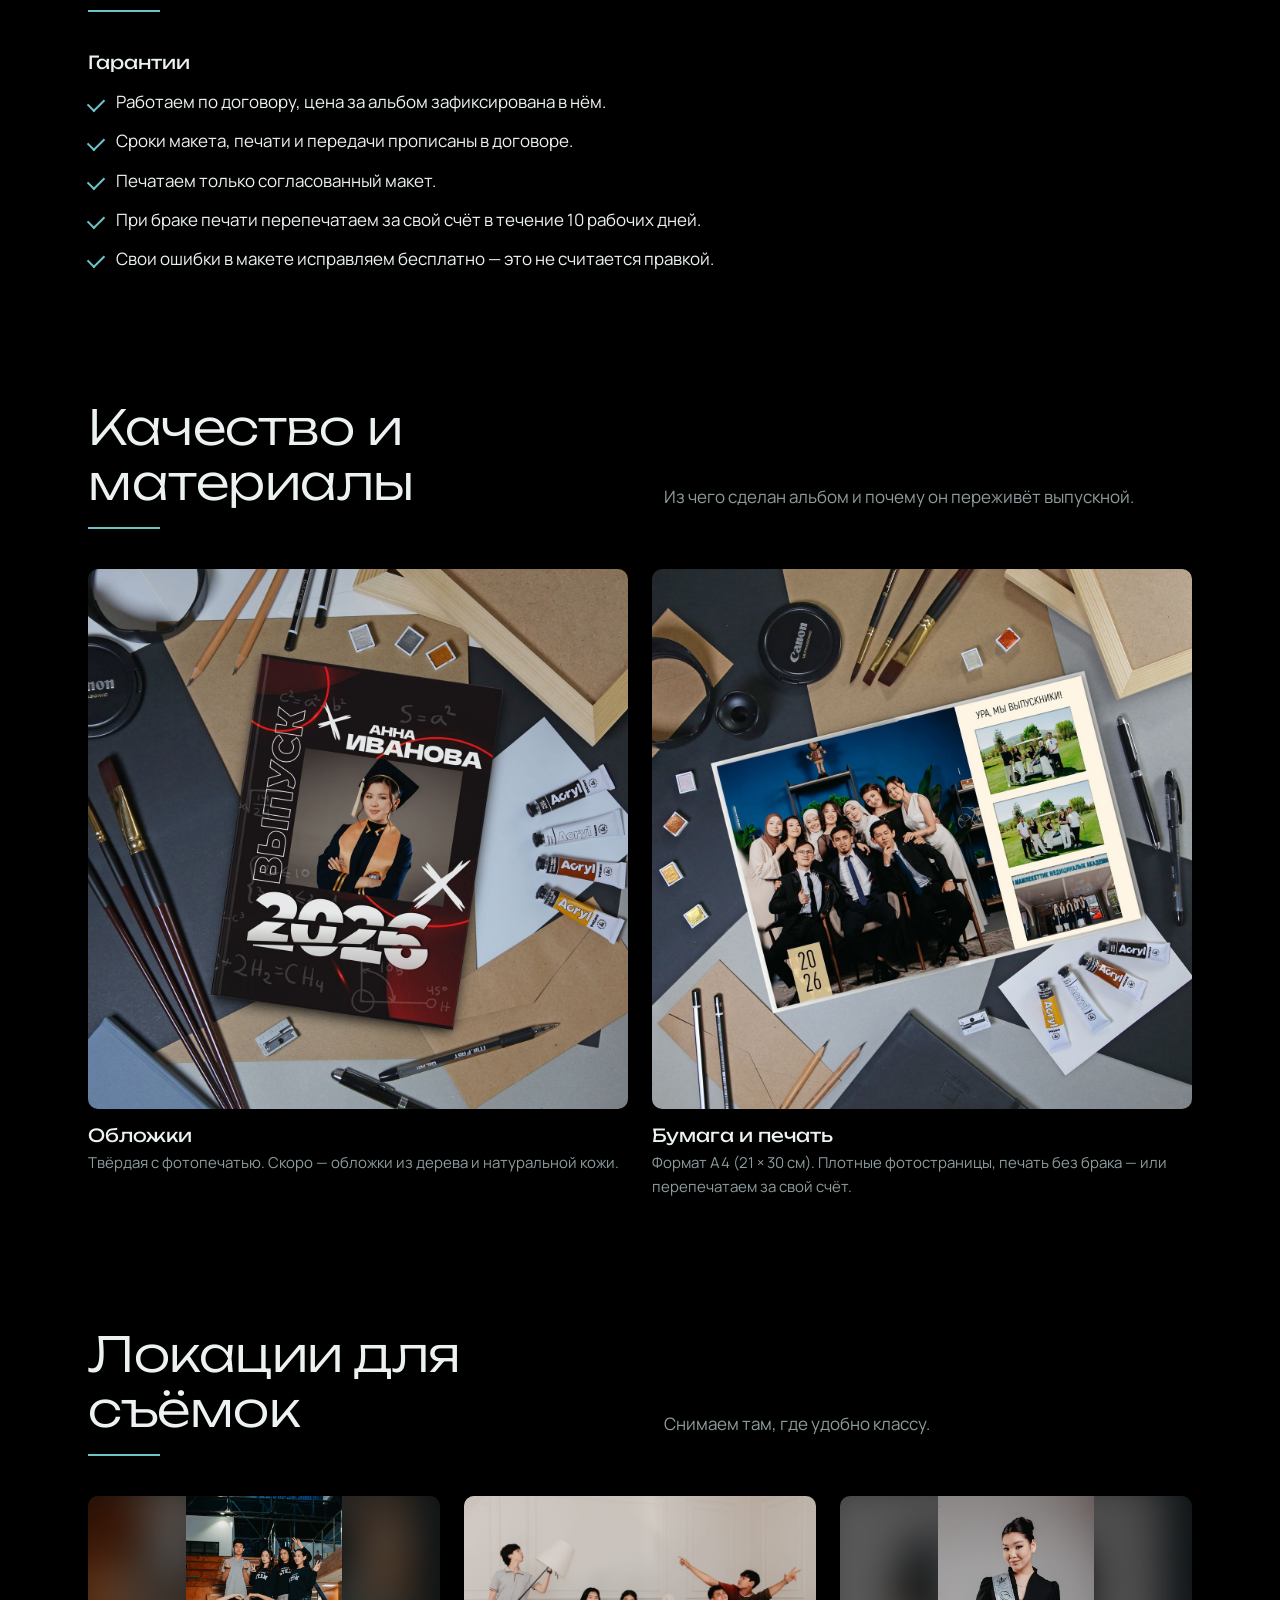
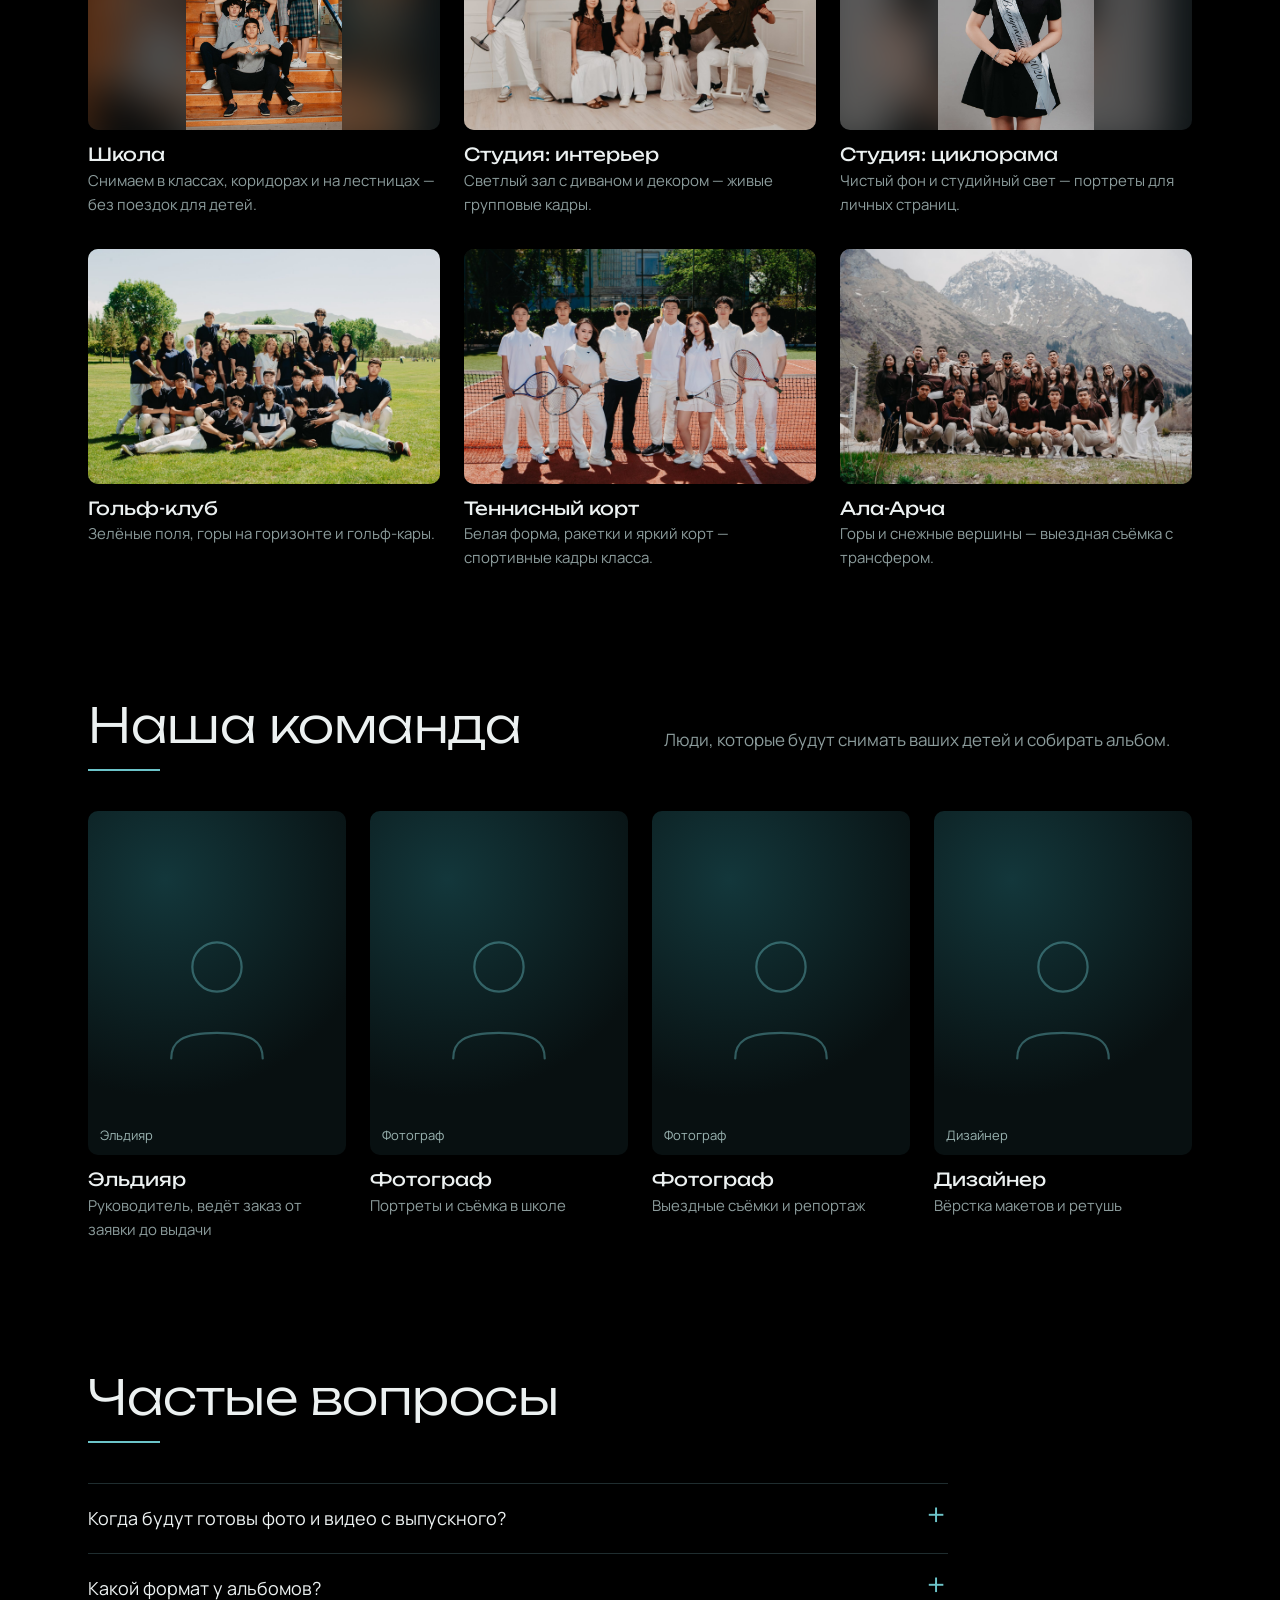
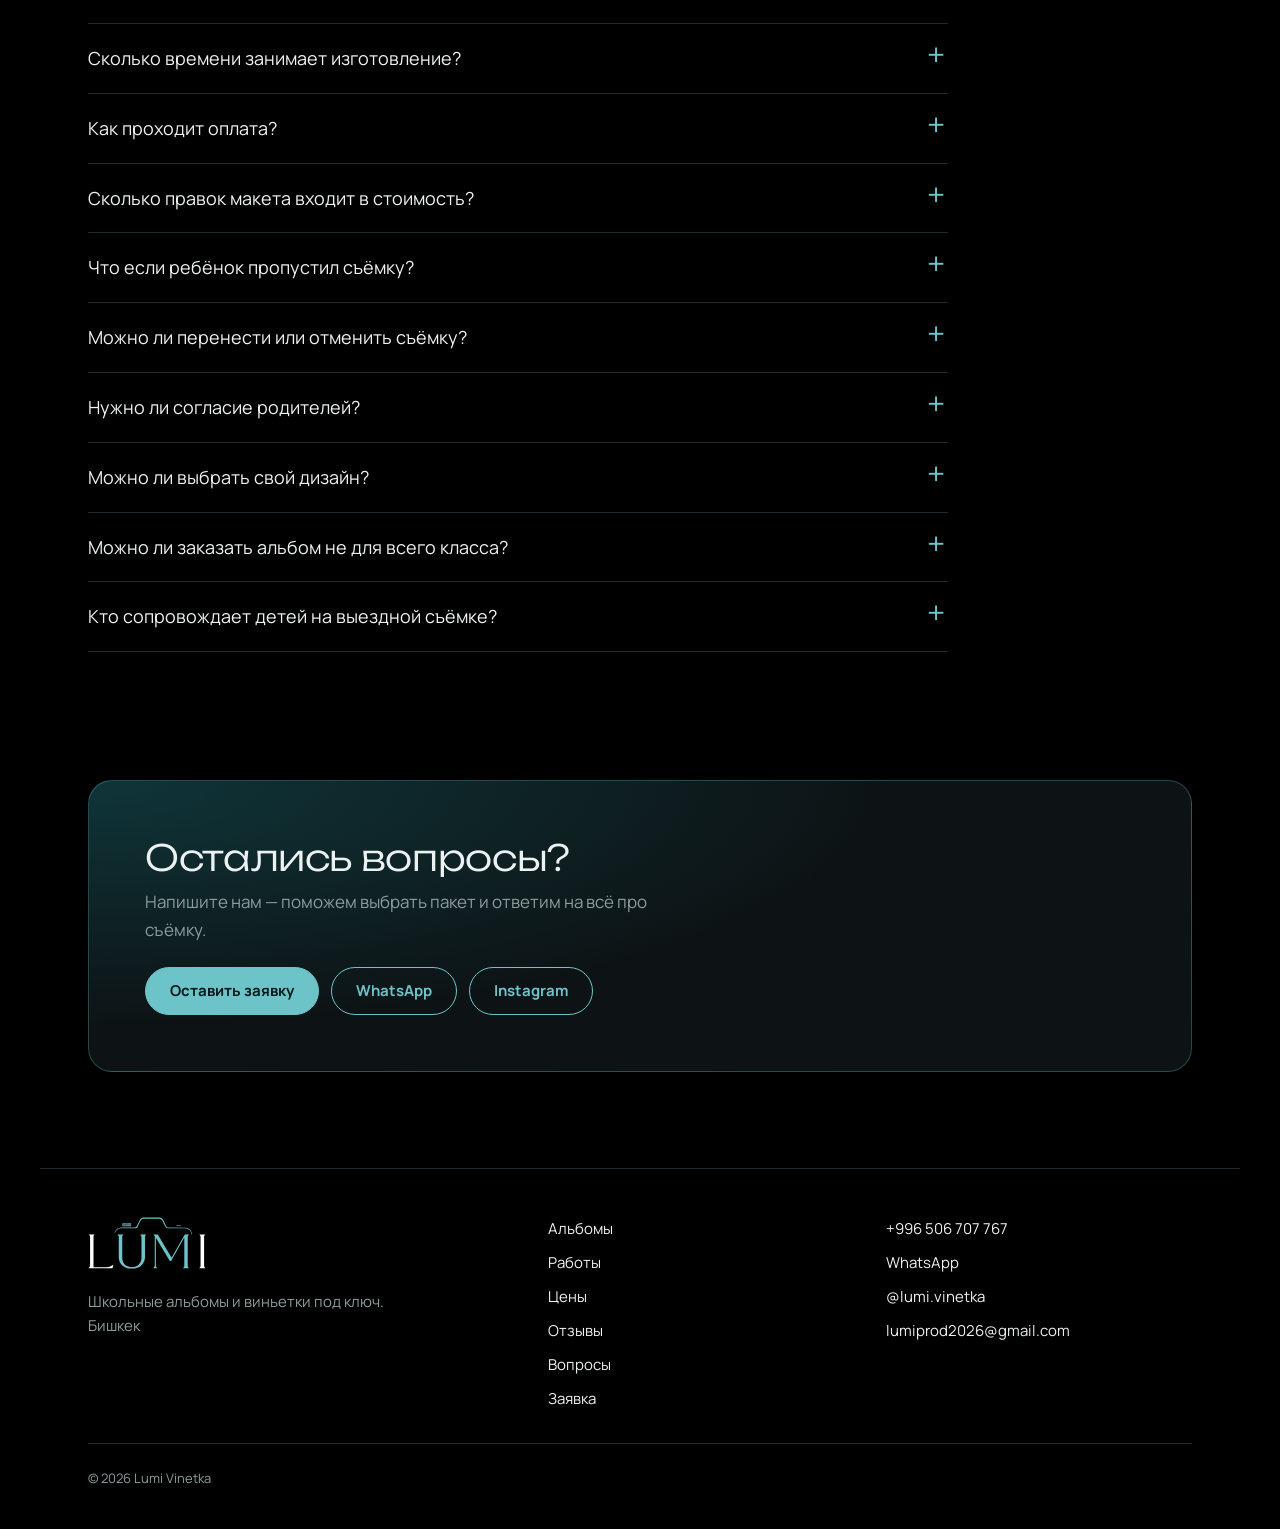
==== commit 949a770f: "Локации: фото целиком, без обрезки Co-Authored-By: Claude Opus 5.5 <noreply@anthropic.com>" ====
--- a/index.html
+++ b/index.html
@@ -9,7 +9,7 @@
   <link rel="preconnect" href="https://fonts.gstatic.com" crossorigin>
   <link href="https://fonts.googleapis.com/css2?family=Unbounded:wght@300;400;600&family=Manrope:wght@400;500;700&display=swap" rel="stylesheet">
   <link rel="icon" type="image/svg+xml" href="img/favicon.svg">
-  <link rel="stylesheet" href="styles.css?v=17">
+  <link rel="stylesheet" href="styles.css?v=18">
 </head>
 <body>
   <div class="watermark" aria-hidden="true"><span>L</span><span>U</span><span>M</span><span>I</span></div>
@@ -336,8 +336,8 @@
     <p id="lightboxCaption"></p>
   </dialog>
 
-  <script src="content.js?v=17"></script>
-  <script src="calc.js?v=17"></script>
-  <script src="app.js?v=17"></script>
+  <script src="content.js?v=18"></script>
+  <script src="calc.js?v=18"></script>
+  <script src="app.js?v=18"></script>
 </body>
 </html>
--- a/styles.css
+++ b/styles.css
@@ -248,6 +248,10 @@
 /* ---------- Локации ---------- */
 .locations { display: grid; grid-template-columns: repeat(3, 1fr); gap: 32px 24px; }
 .loc h3 { margin: 14px 0 4px; }
+/* Фото локаций целиком: карточка 3:2 (как горизонтальные кадры), вертикальные — по центру на размытом фоне */
+.loc__ph { position: relative; aspect-ratio: 3 / 2; border-radius: 10px; overflow: hidden; background: var(--surface); }
+.loc__bg { position: absolute; inset: -8%; width: 116%; height: 116%; object-fit: cover; filter: blur(22px) brightness(.55); }
+.loc__img { position: relative; display: block; width: 100%; height: 100%; object-fit: contain; }
 .loc p { color: var(--muted); font-size: 15px; }
 @media (max-width: 860px) { .locations { grid-template-columns: 1fr 1fr; } }
 @media (max-width: 520px) { .locations { grid-template-columns: 1fr; } }
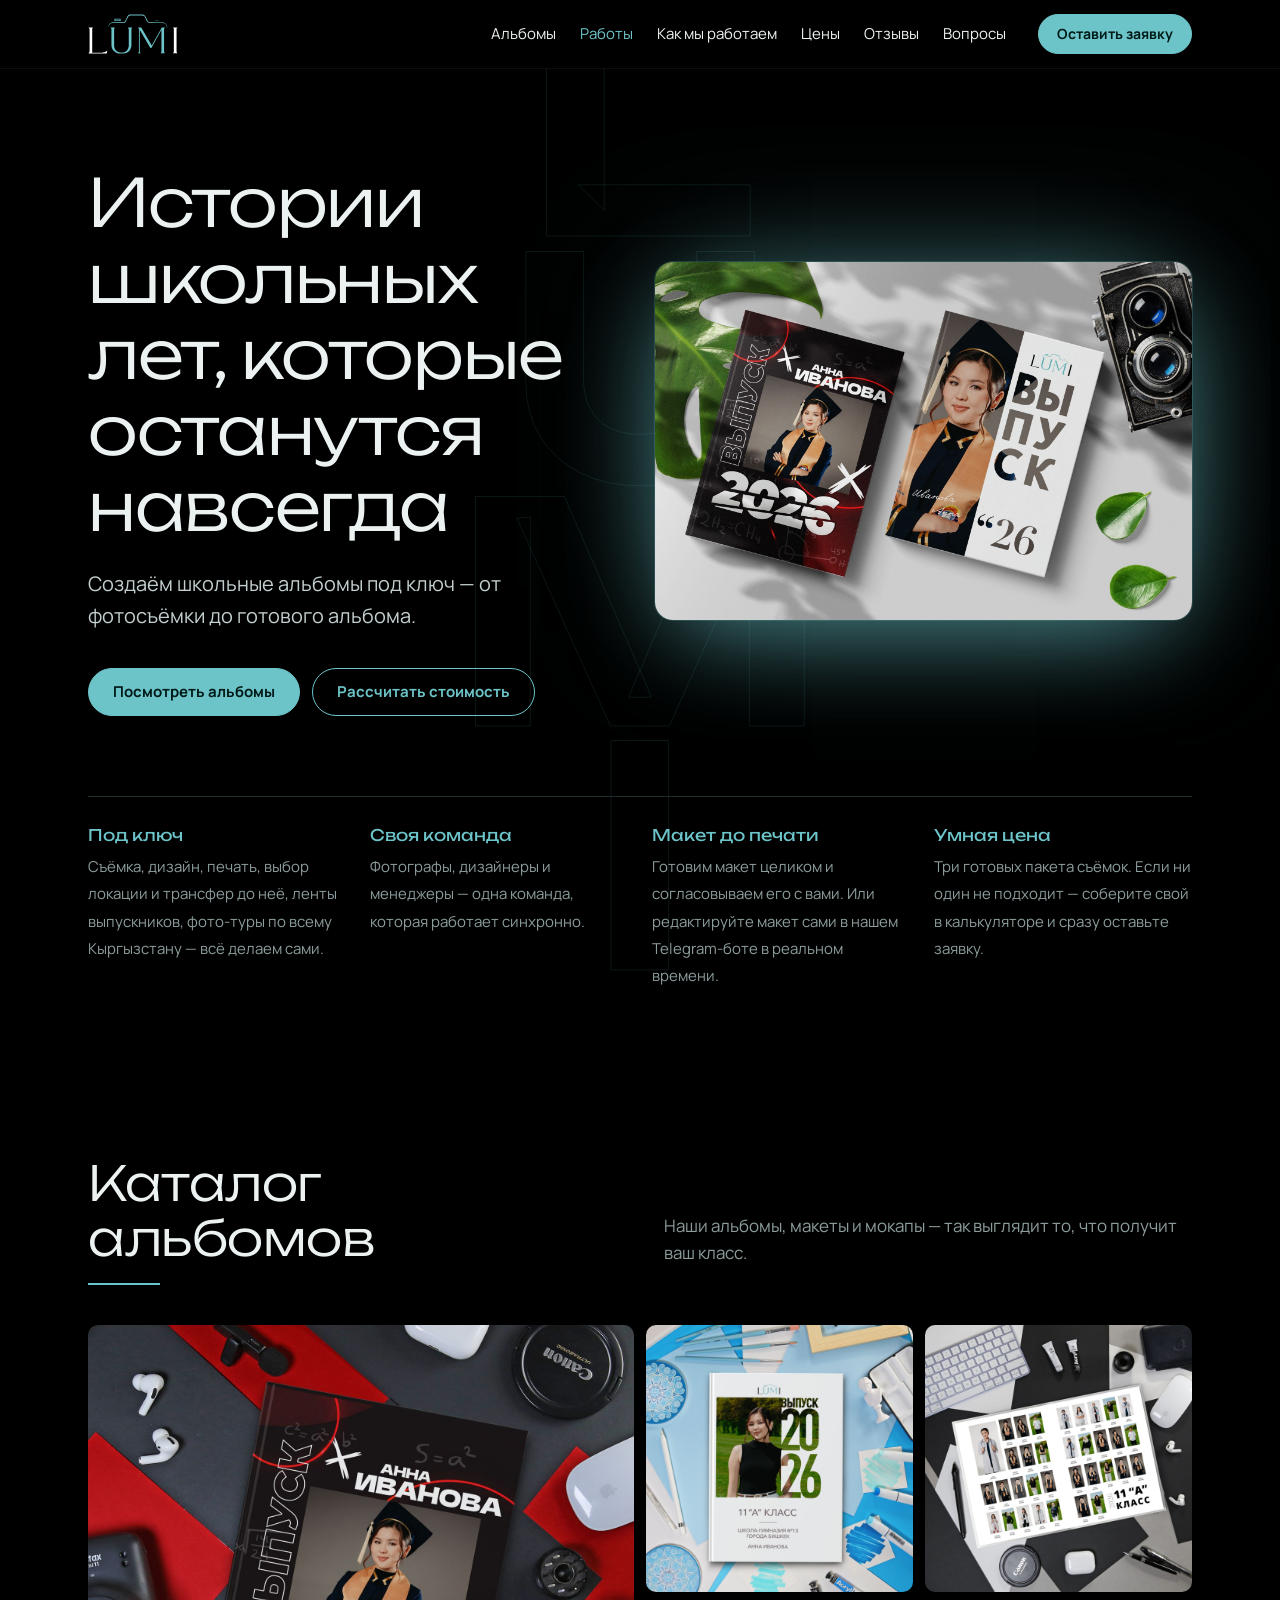
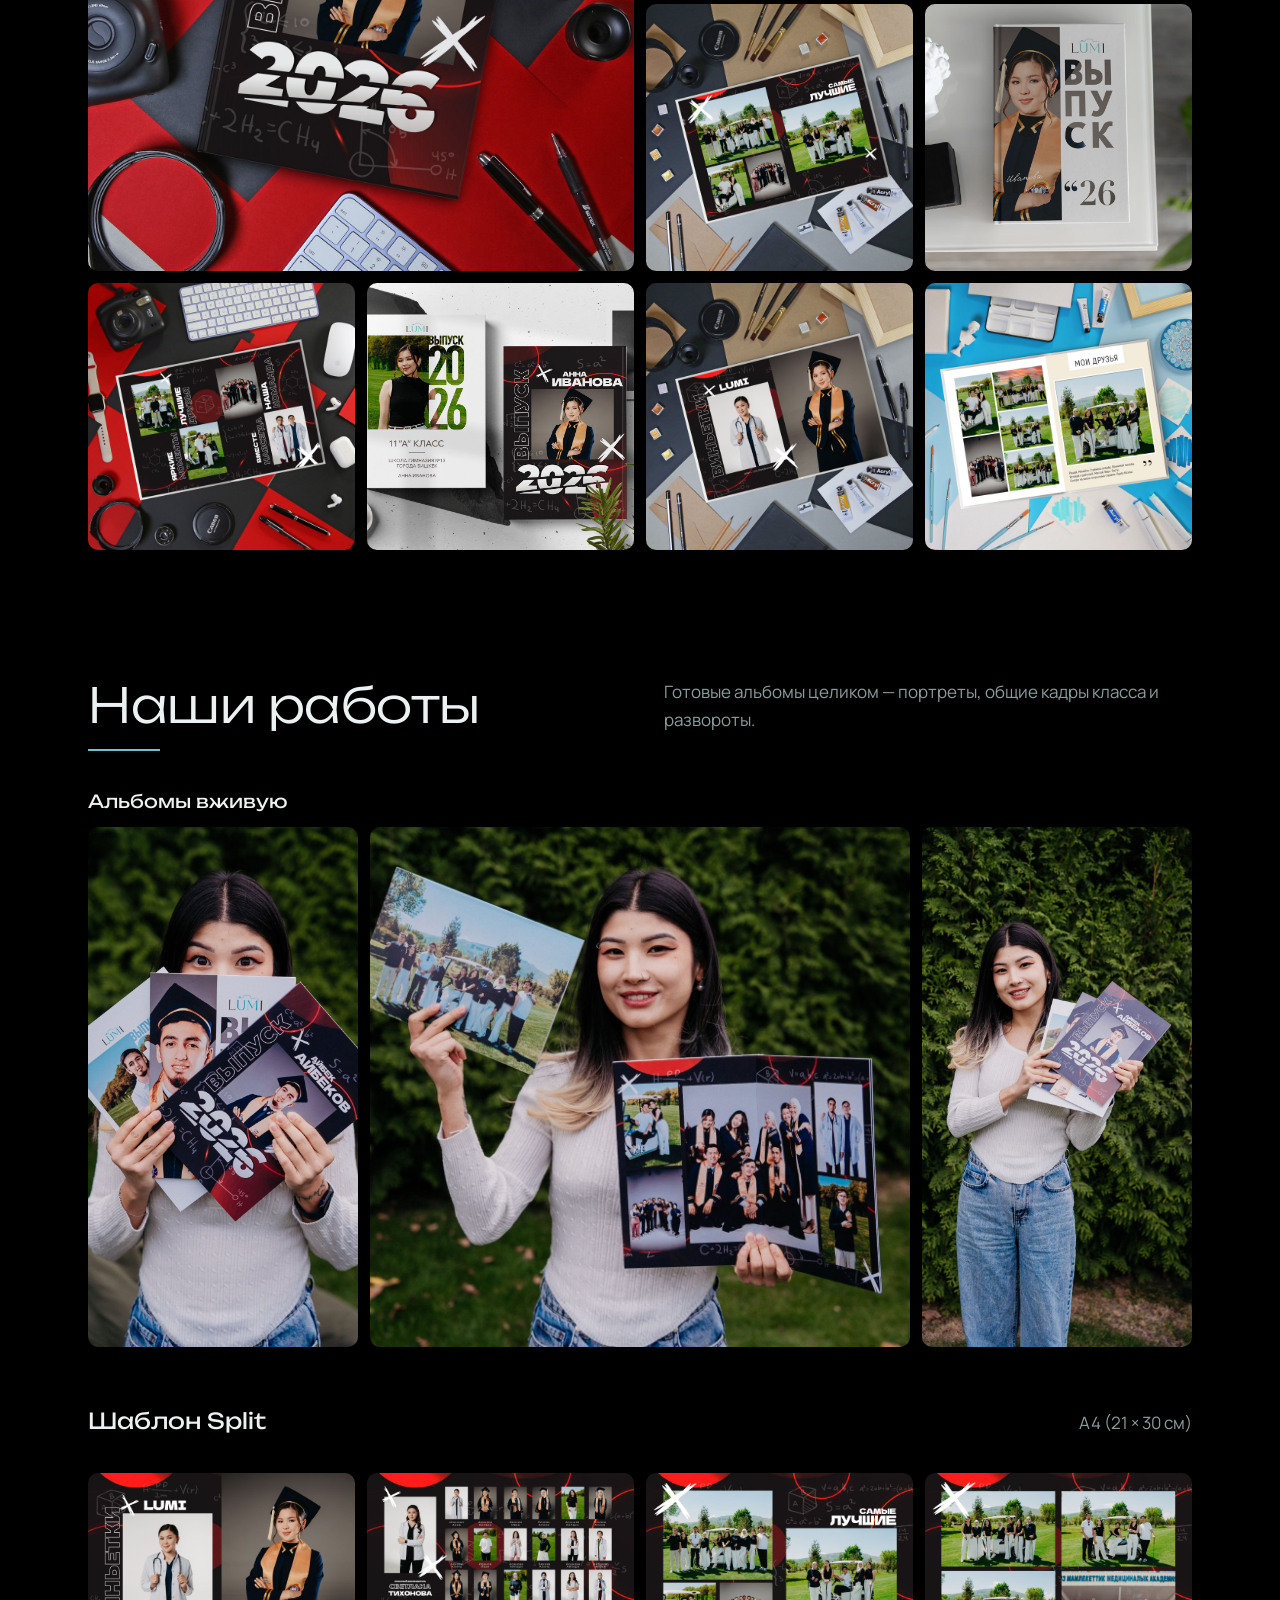
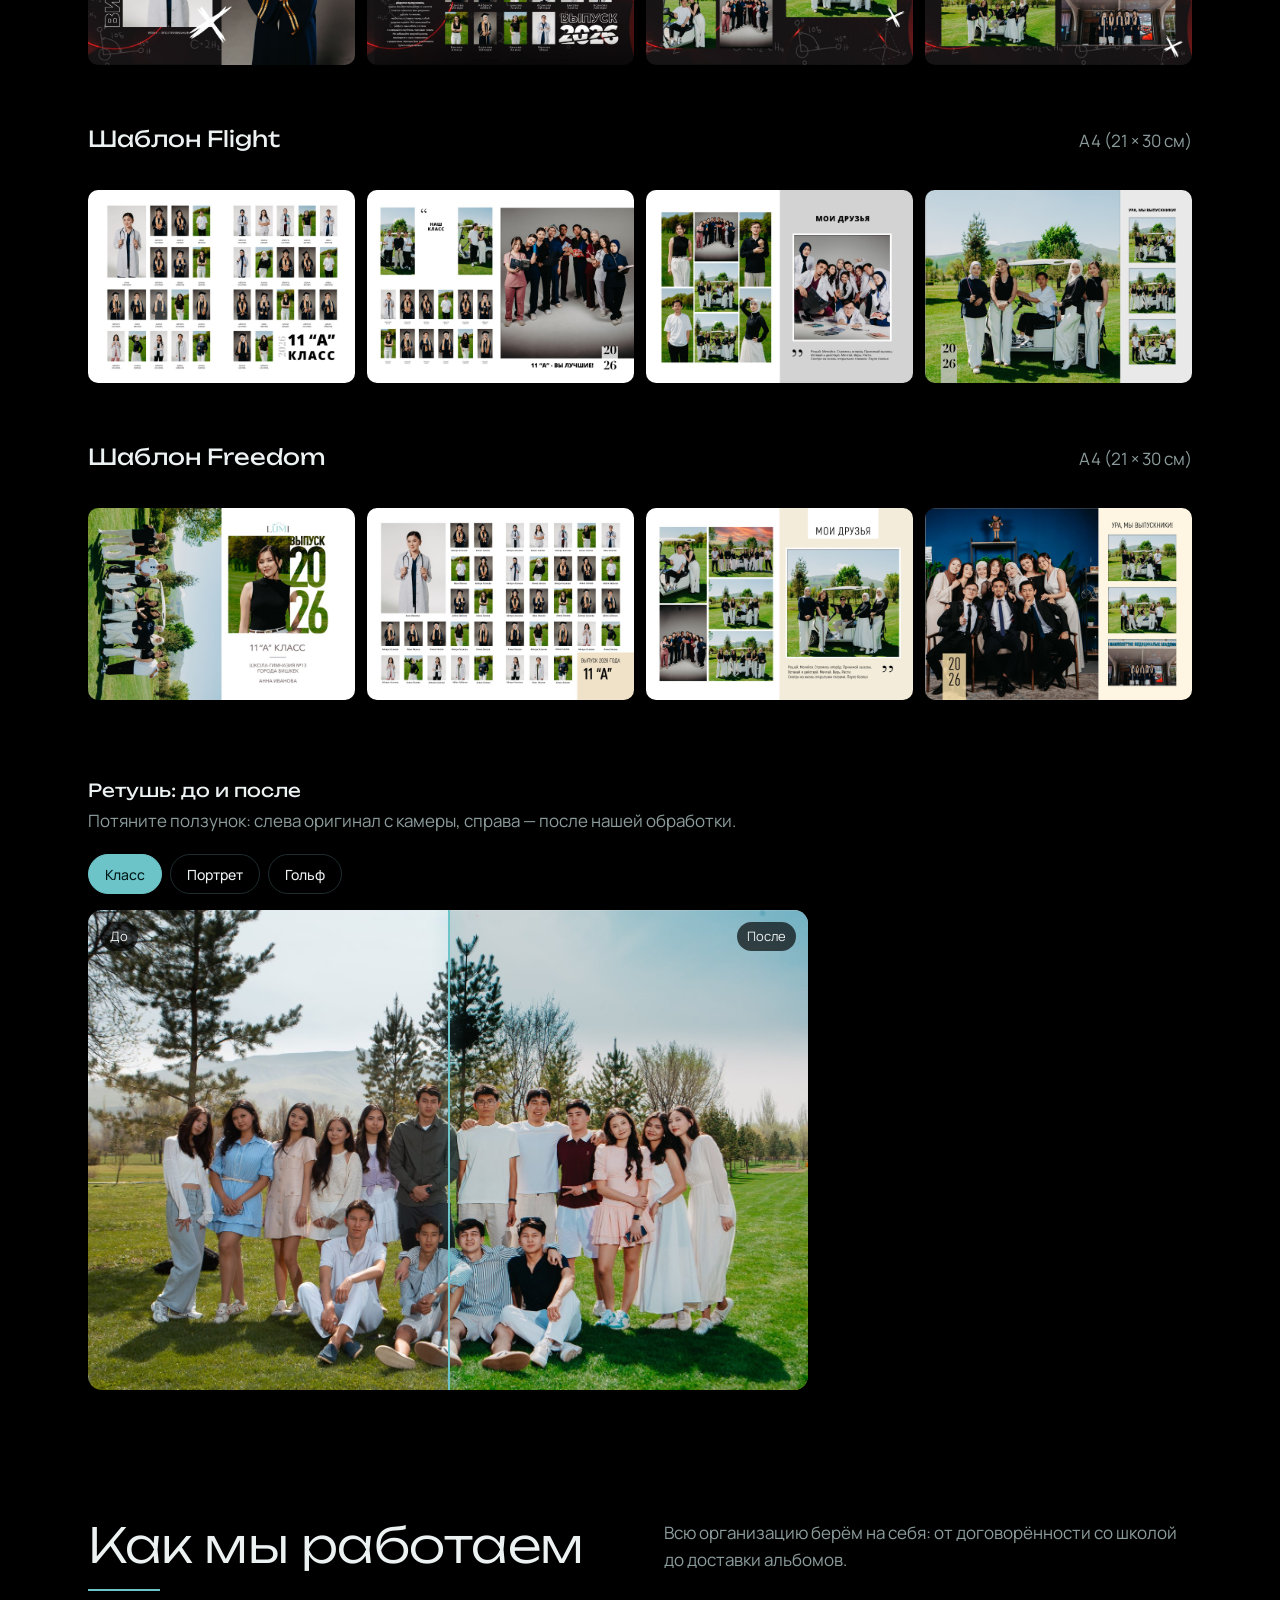
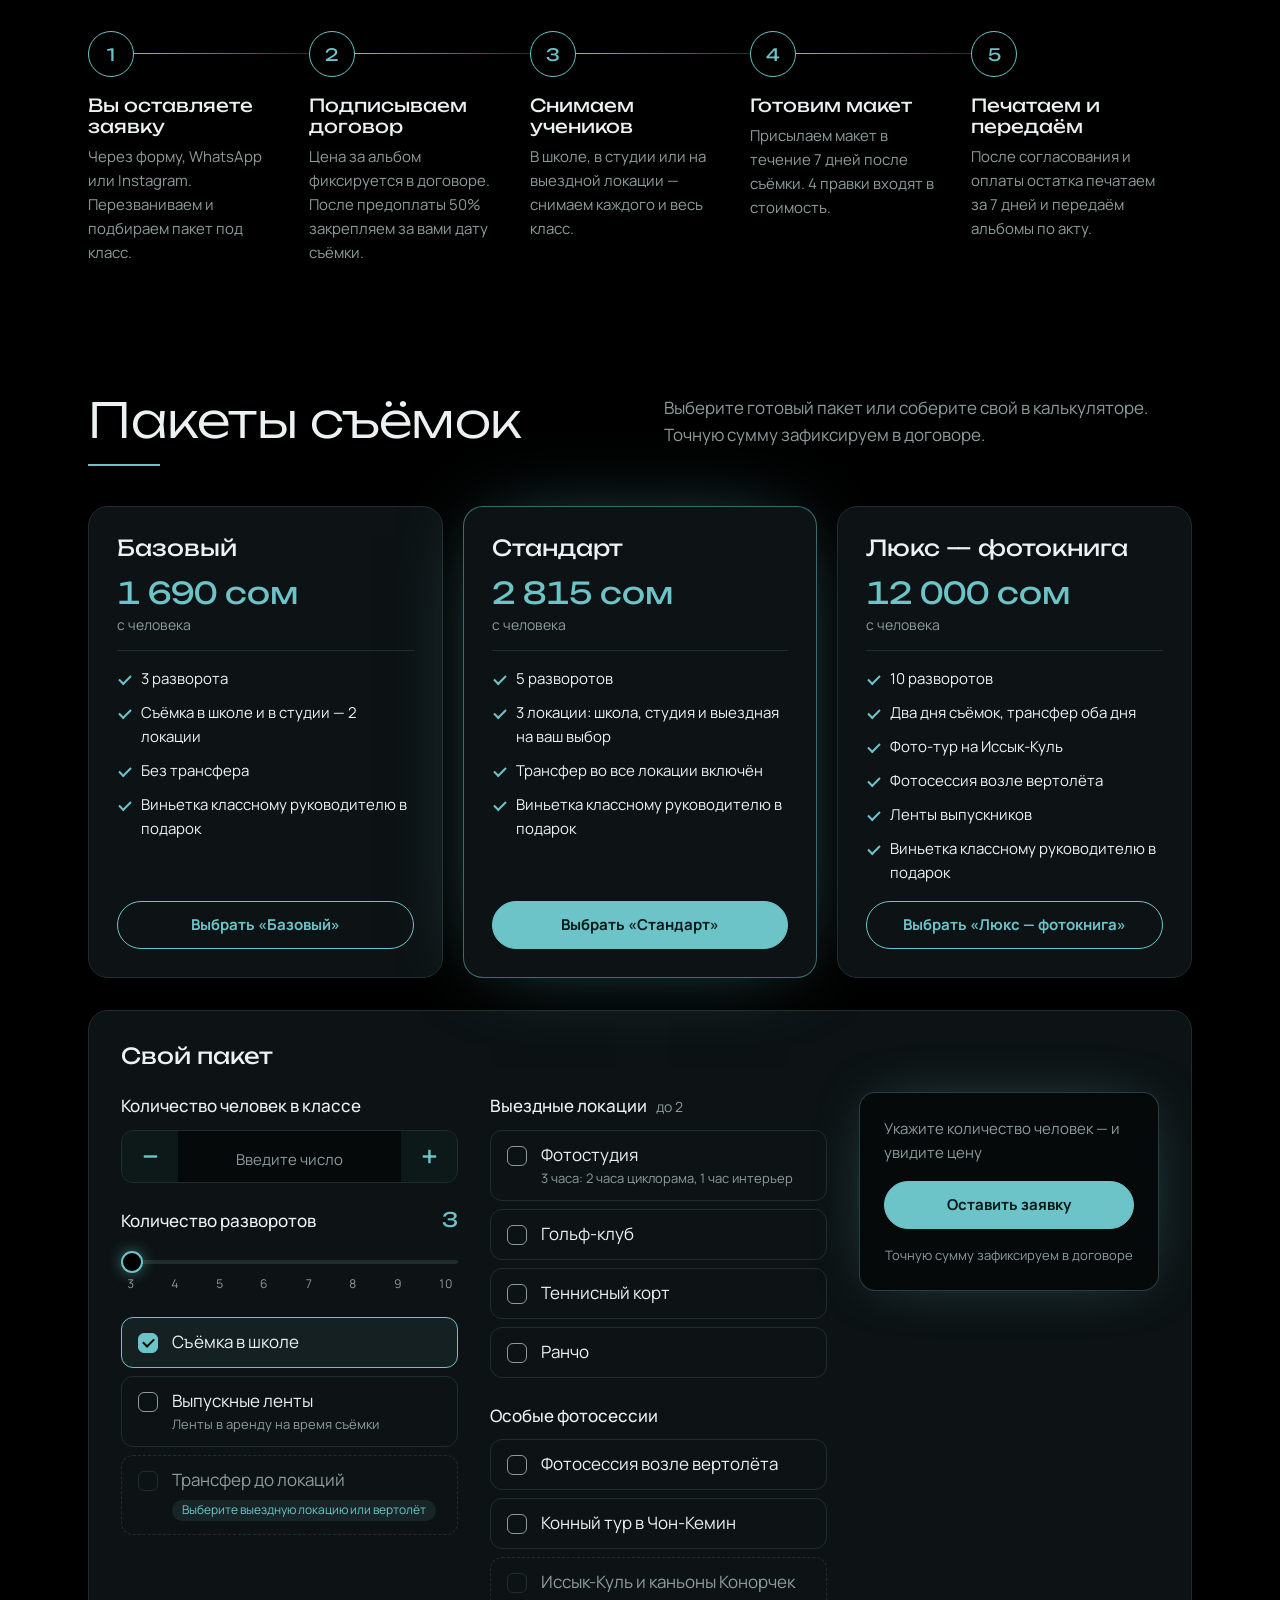
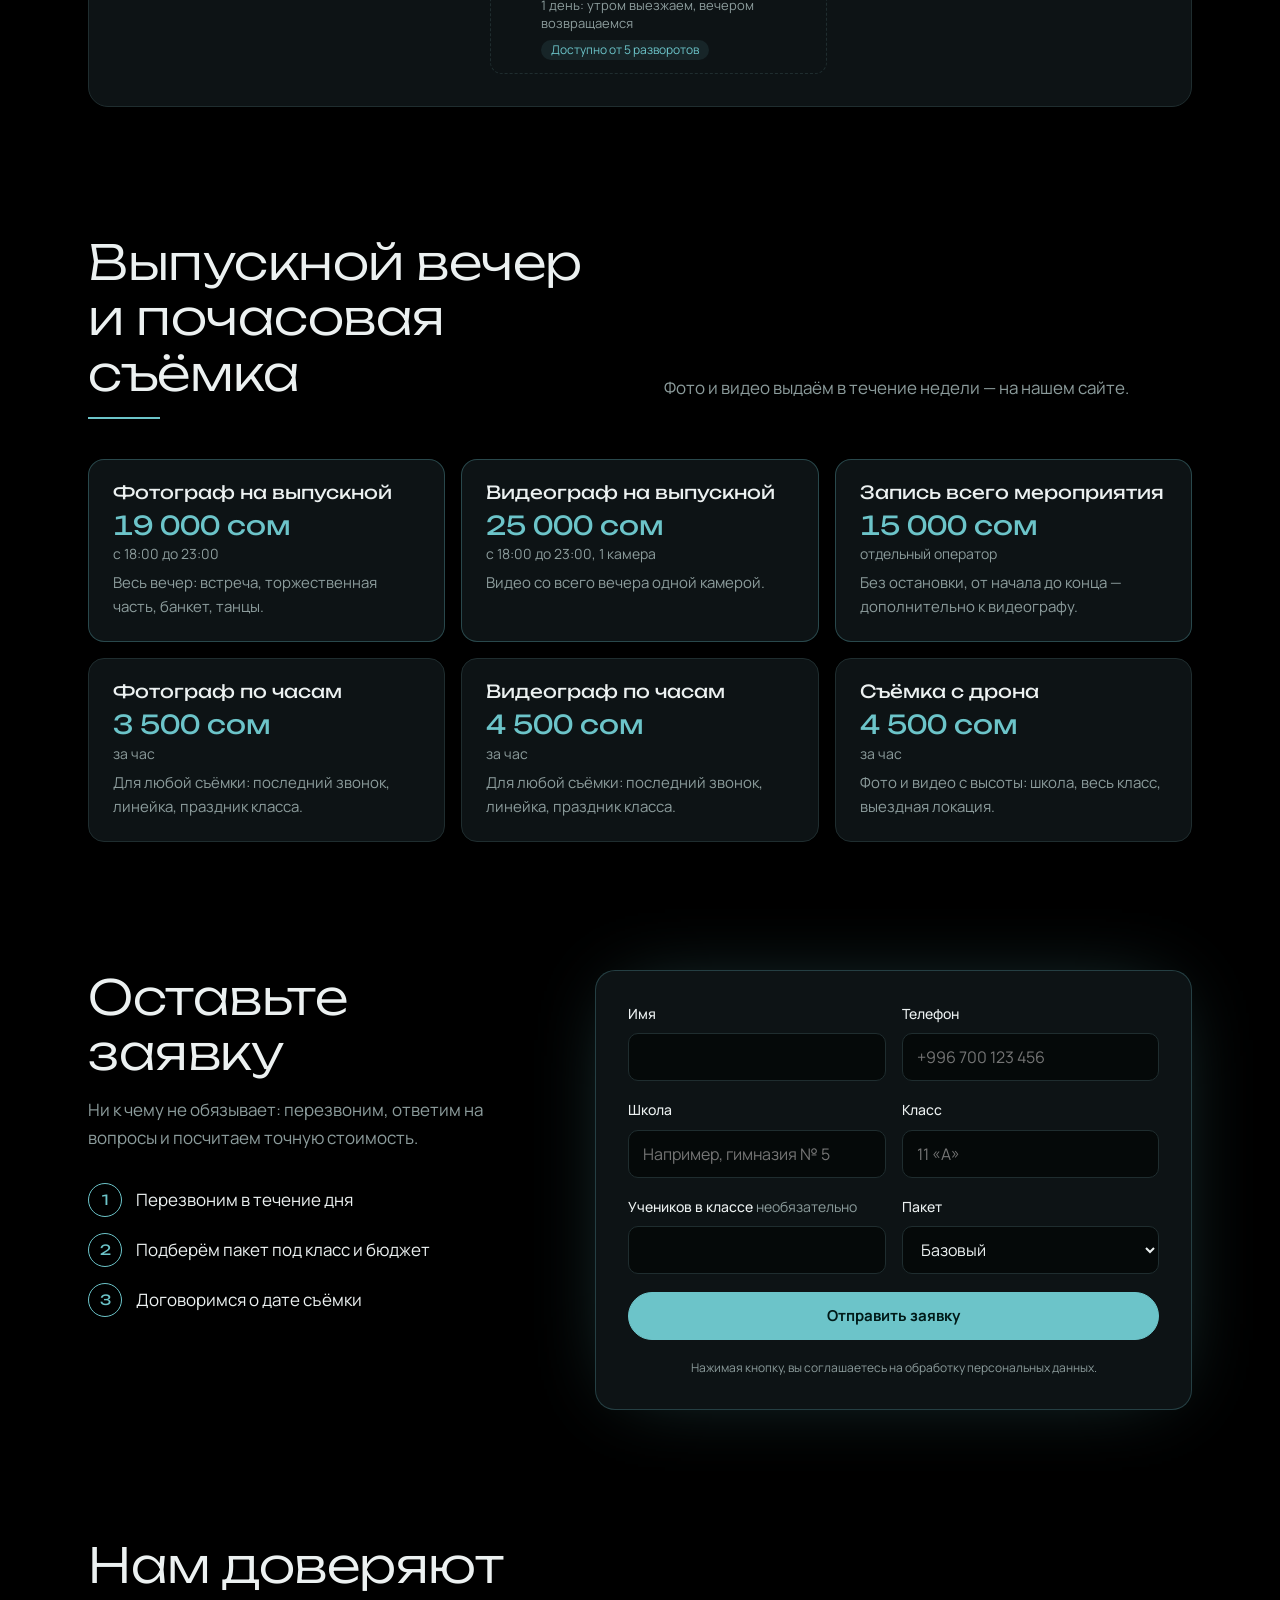
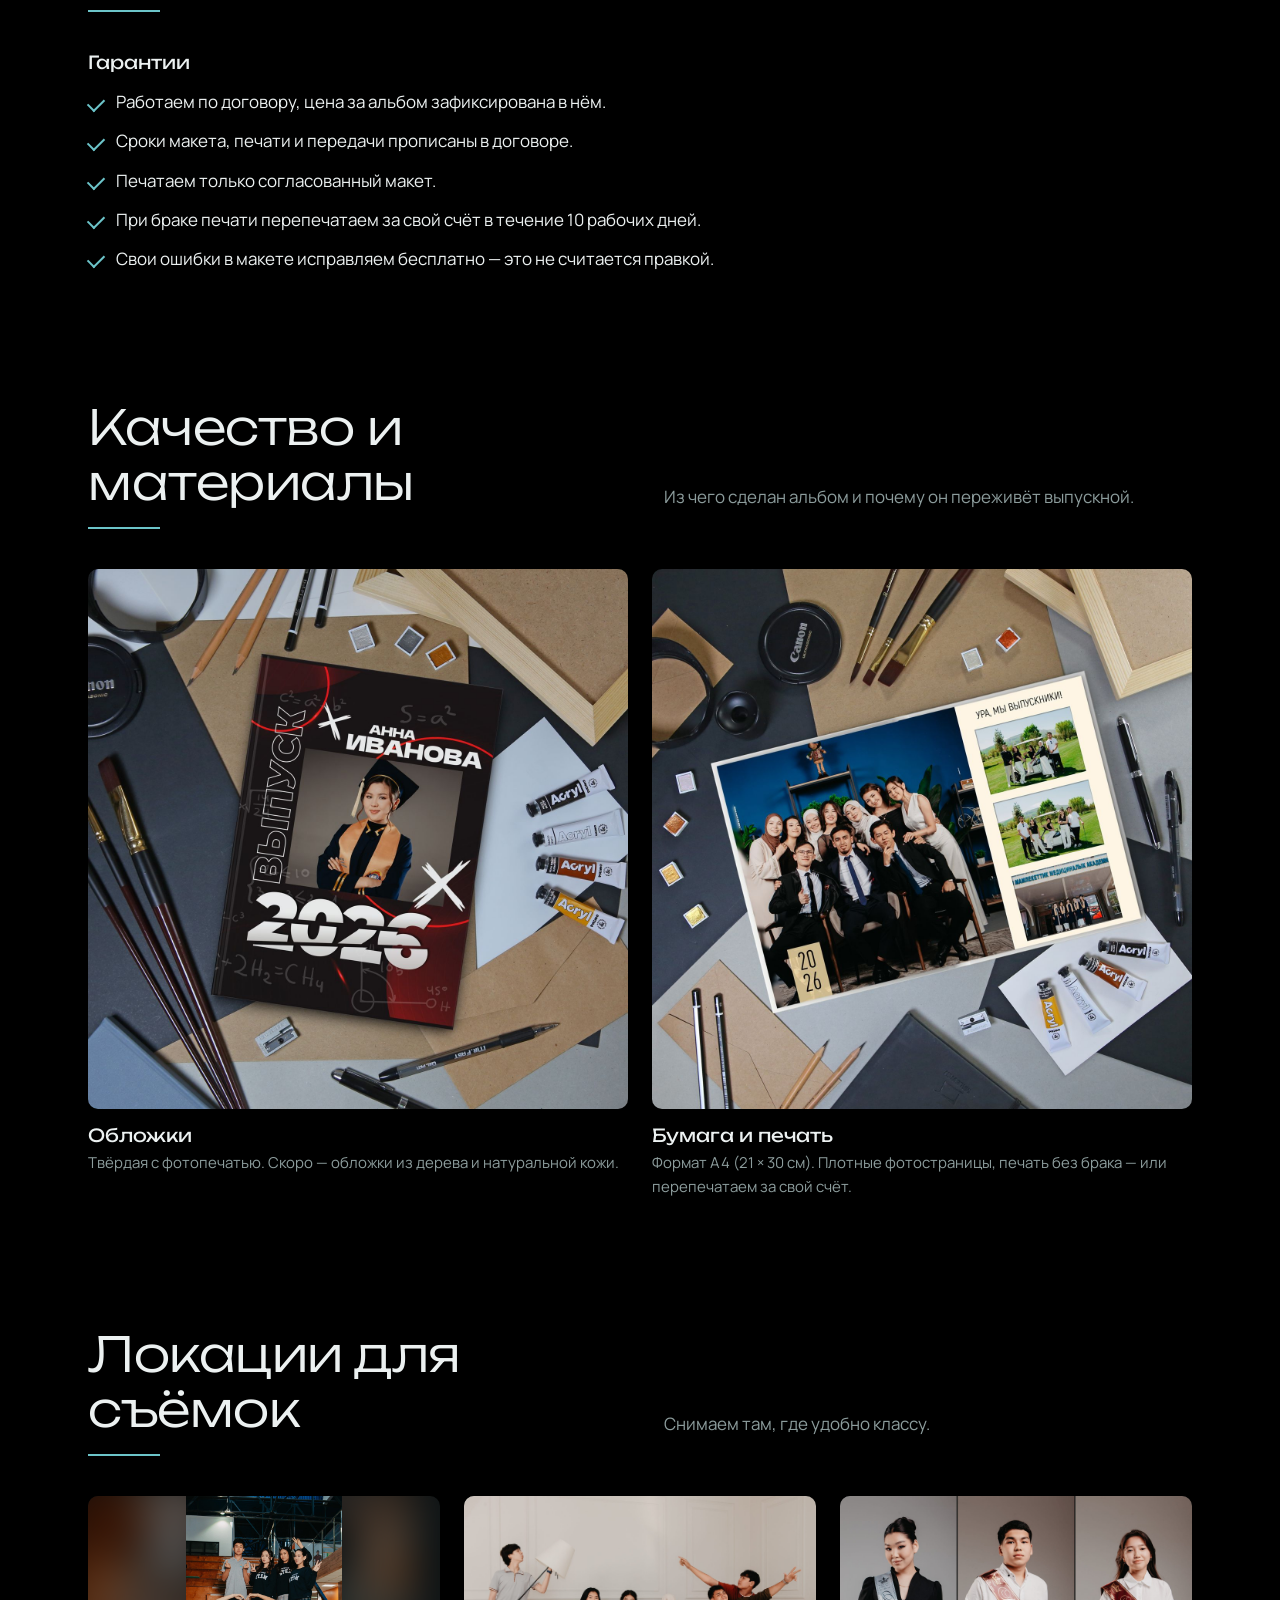
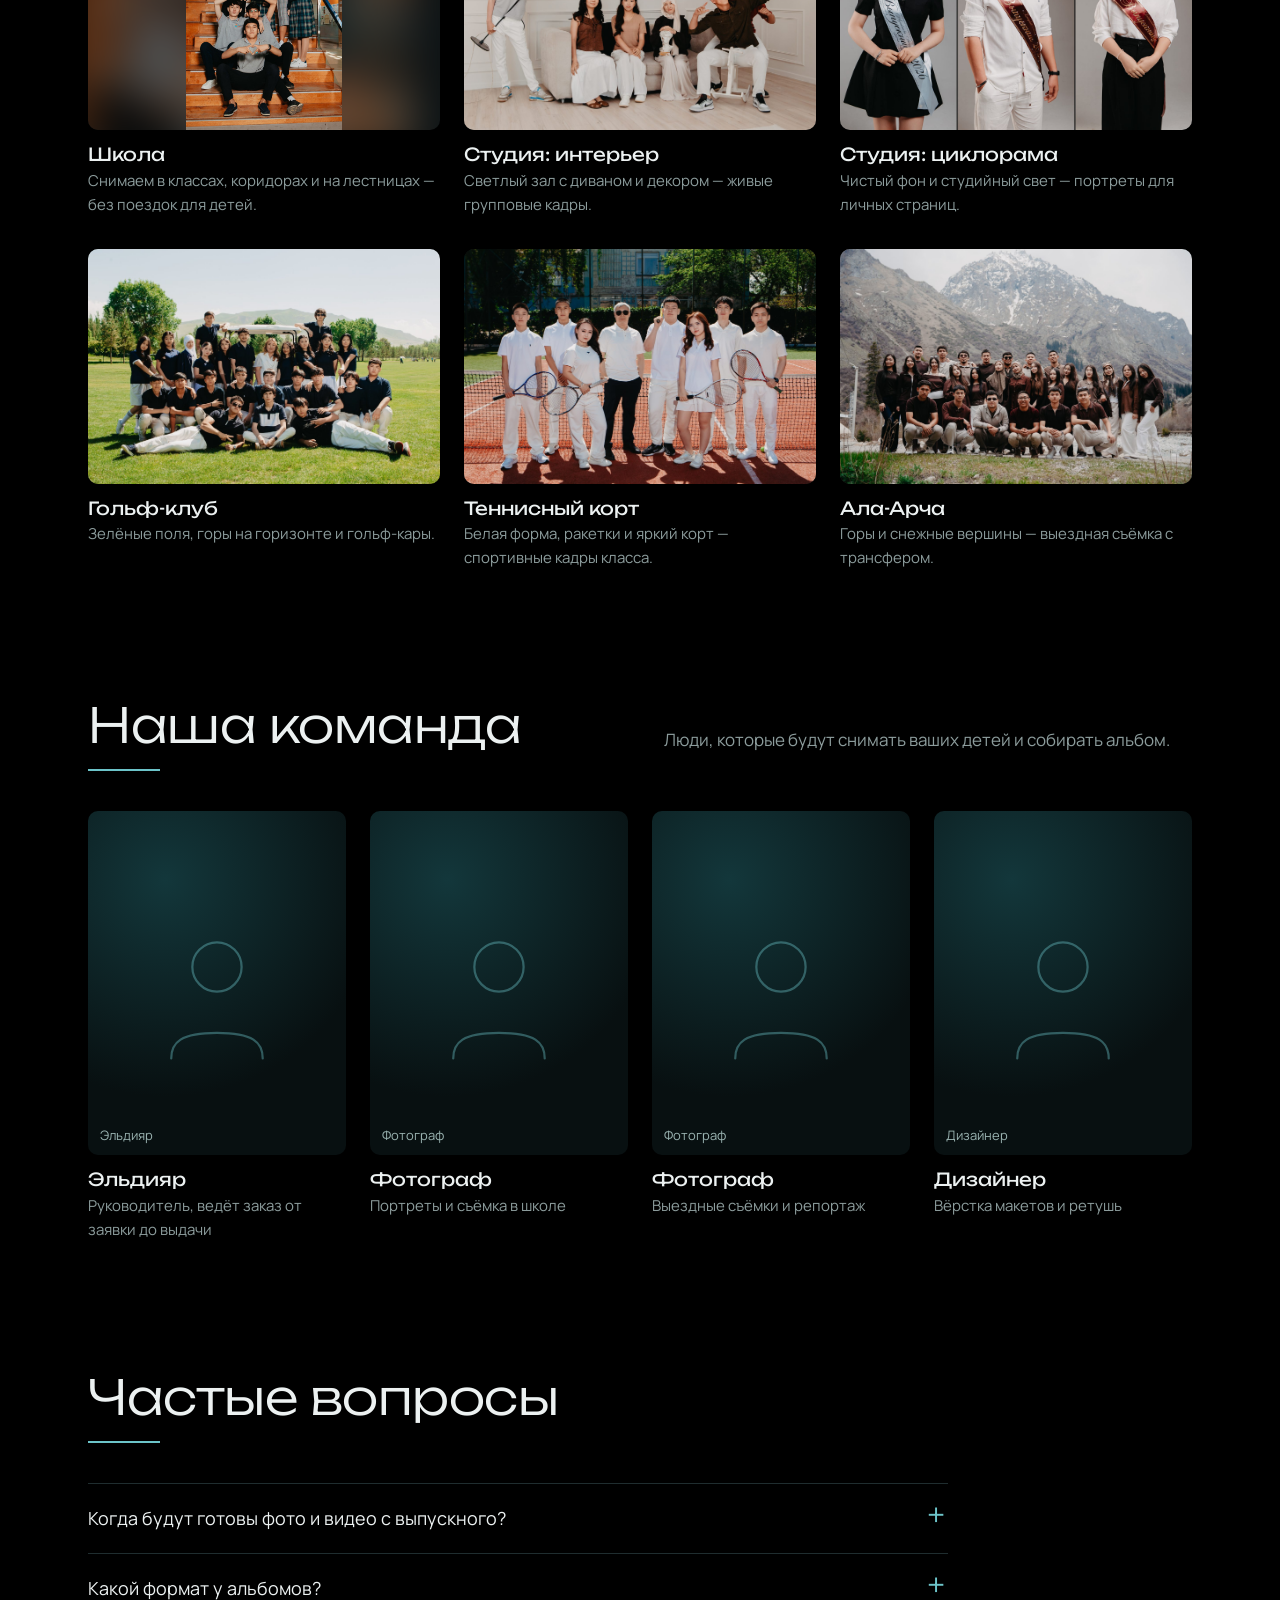
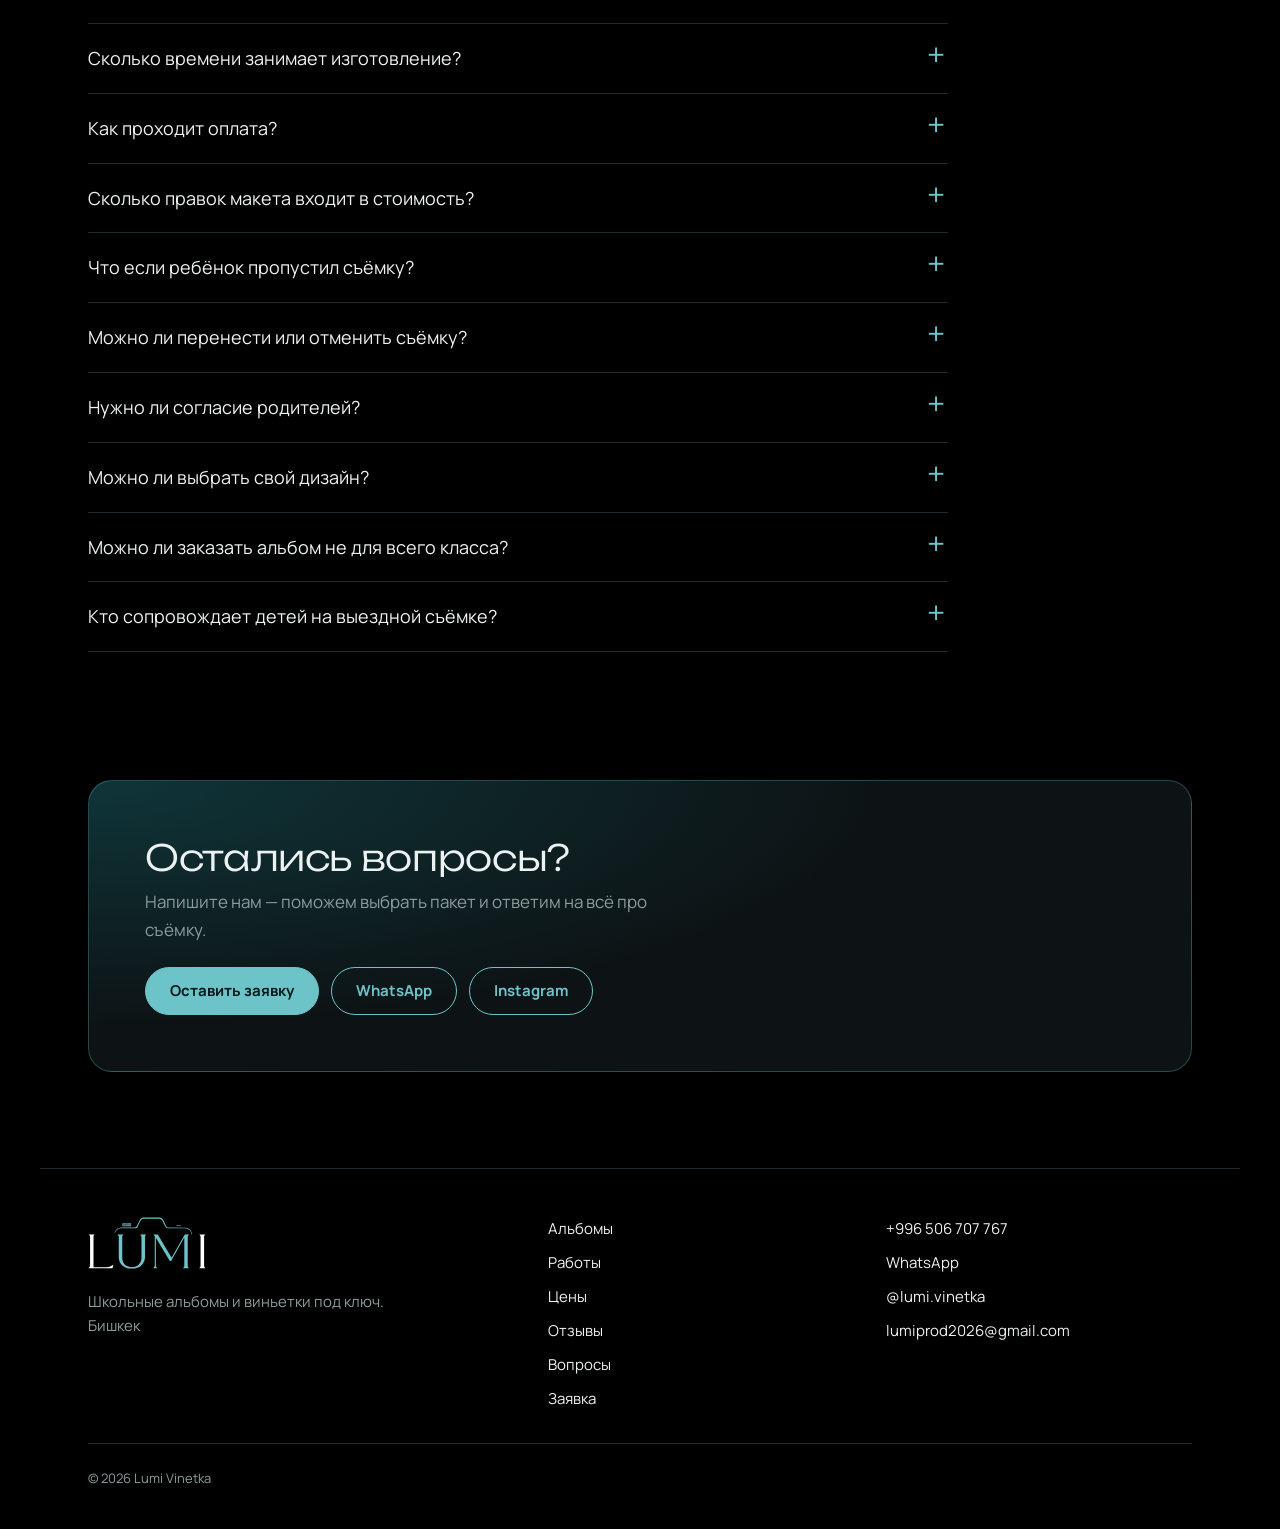
==== commit f8f4c01a: "Циклорама: триптих из трёх портретов Co-Authored-By: Claude Opus 5.5 <noreply@anthropic.com>" ====
--- a/index.html
+++ b/index.html
@@ -9,7 +9,7 @@
   <link rel="preconnect" href="https://fonts.gstatic.com" crossorigin>
   <link href="https://fonts.googleapis.com/css2?family=Unbounded:wght@300;400;600&family=Manrope:wght@400;500;700&display=swap" rel="stylesheet">
   <link rel="icon" type="image/svg+xml" href="img/favicon.svg">
-  <link rel="stylesheet" href="styles.css?v=18">
+  <link rel="stylesheet" href="styles.css?v=19">
 </head>
 <body>
   <div class="watermark" aria-hidden="true"><span>L</span><span>U</span><span>M</span><span>I</span></div>
@@ -336,8 +336,8 @@
     <p id="lightboxCaption"></p>
   </dialog>
 
-  <script src="content.js?v=18"></script>
-  <script src="calc.js?v=18"></script>
-  <script src="app.js?v=18"></script>
+  <script src="content.js?v=19"></script>
+  <script src="calc.js?v=19"></script>
+  <script src="app.js?v=19"></script>
 </body>
 </html>
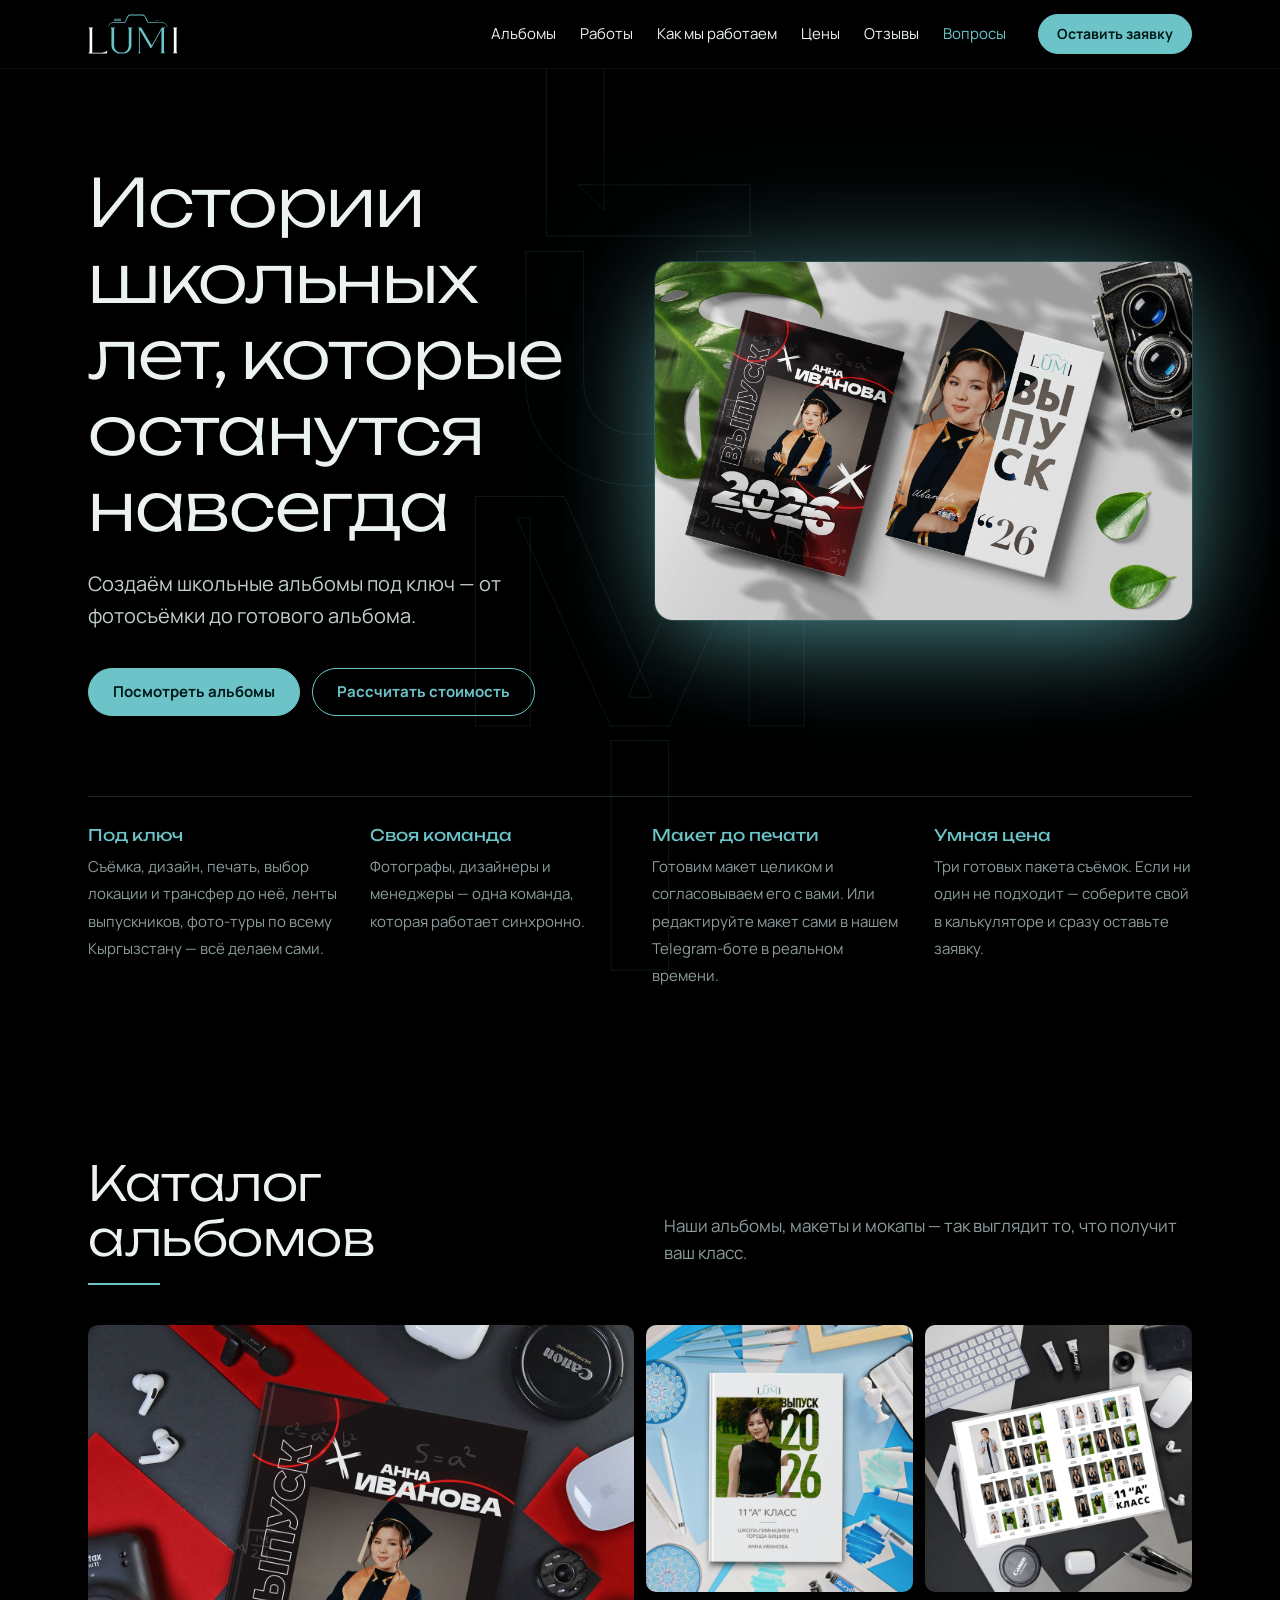
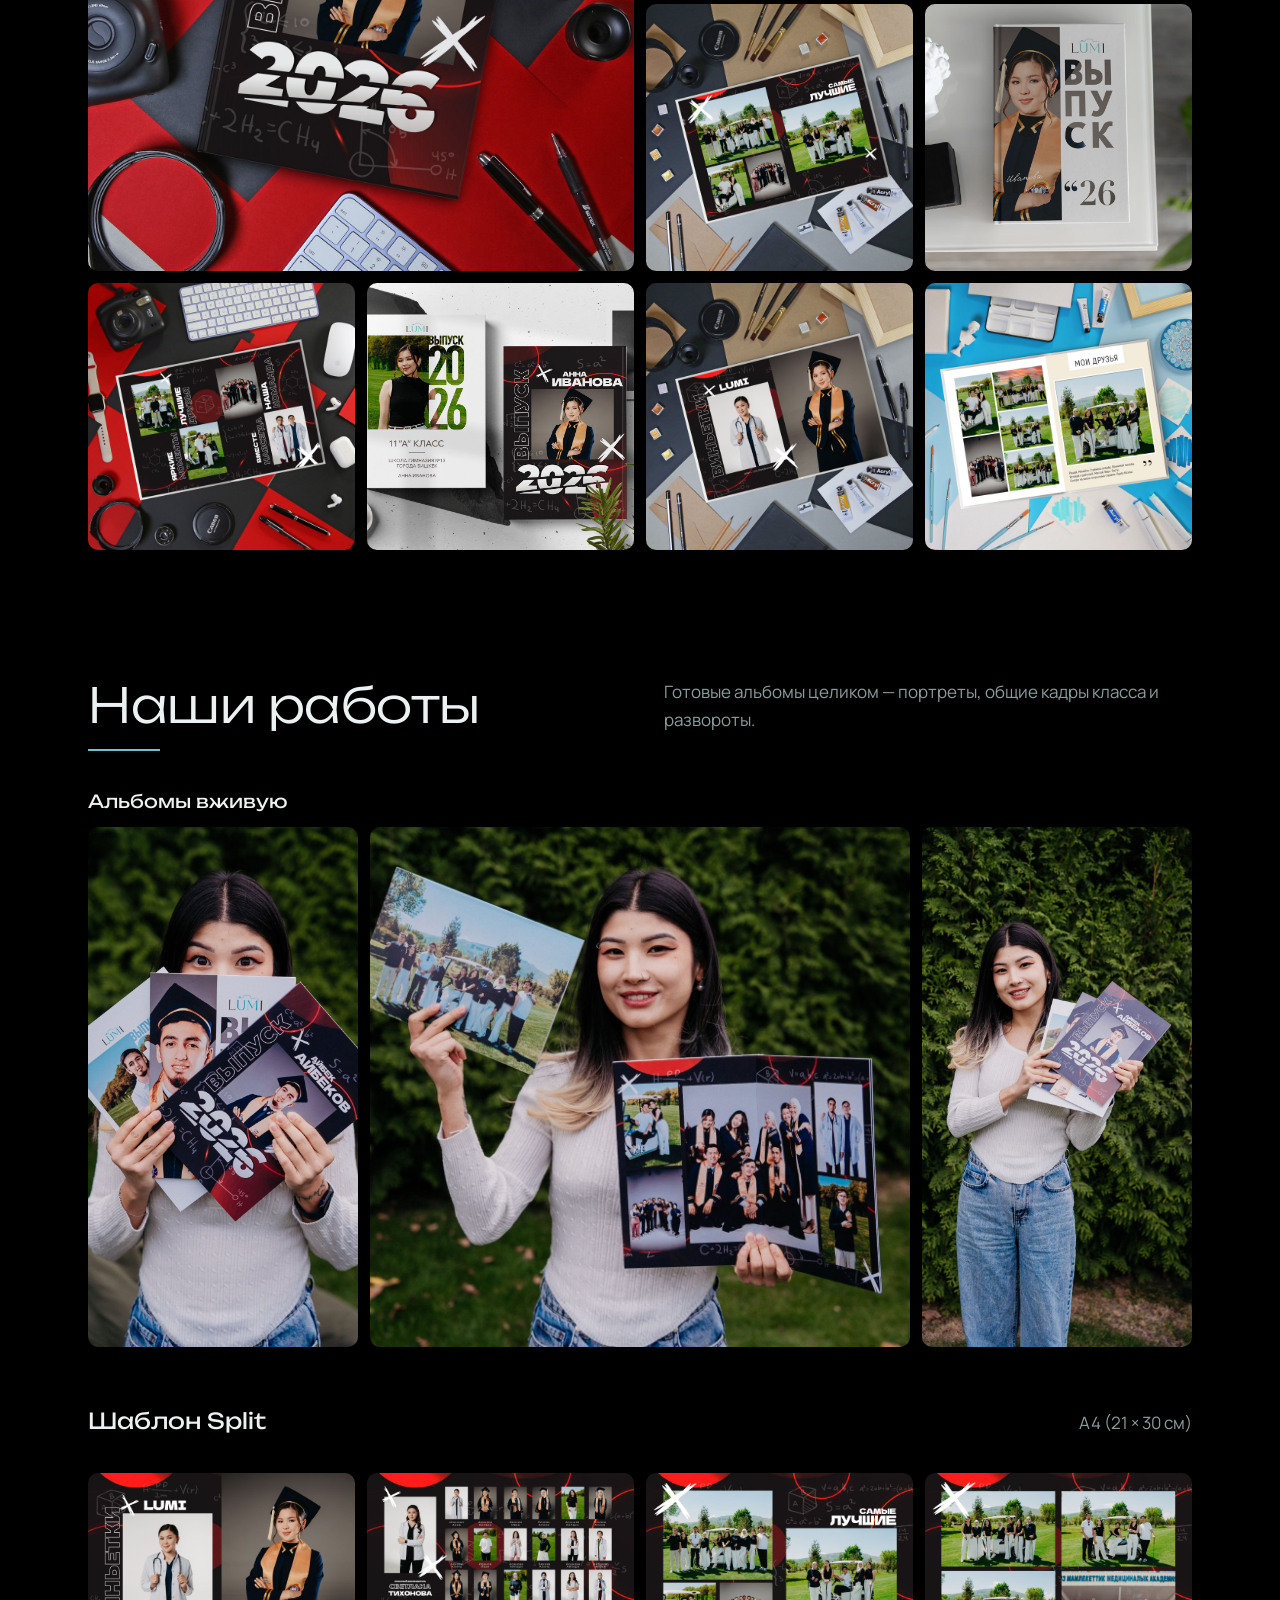
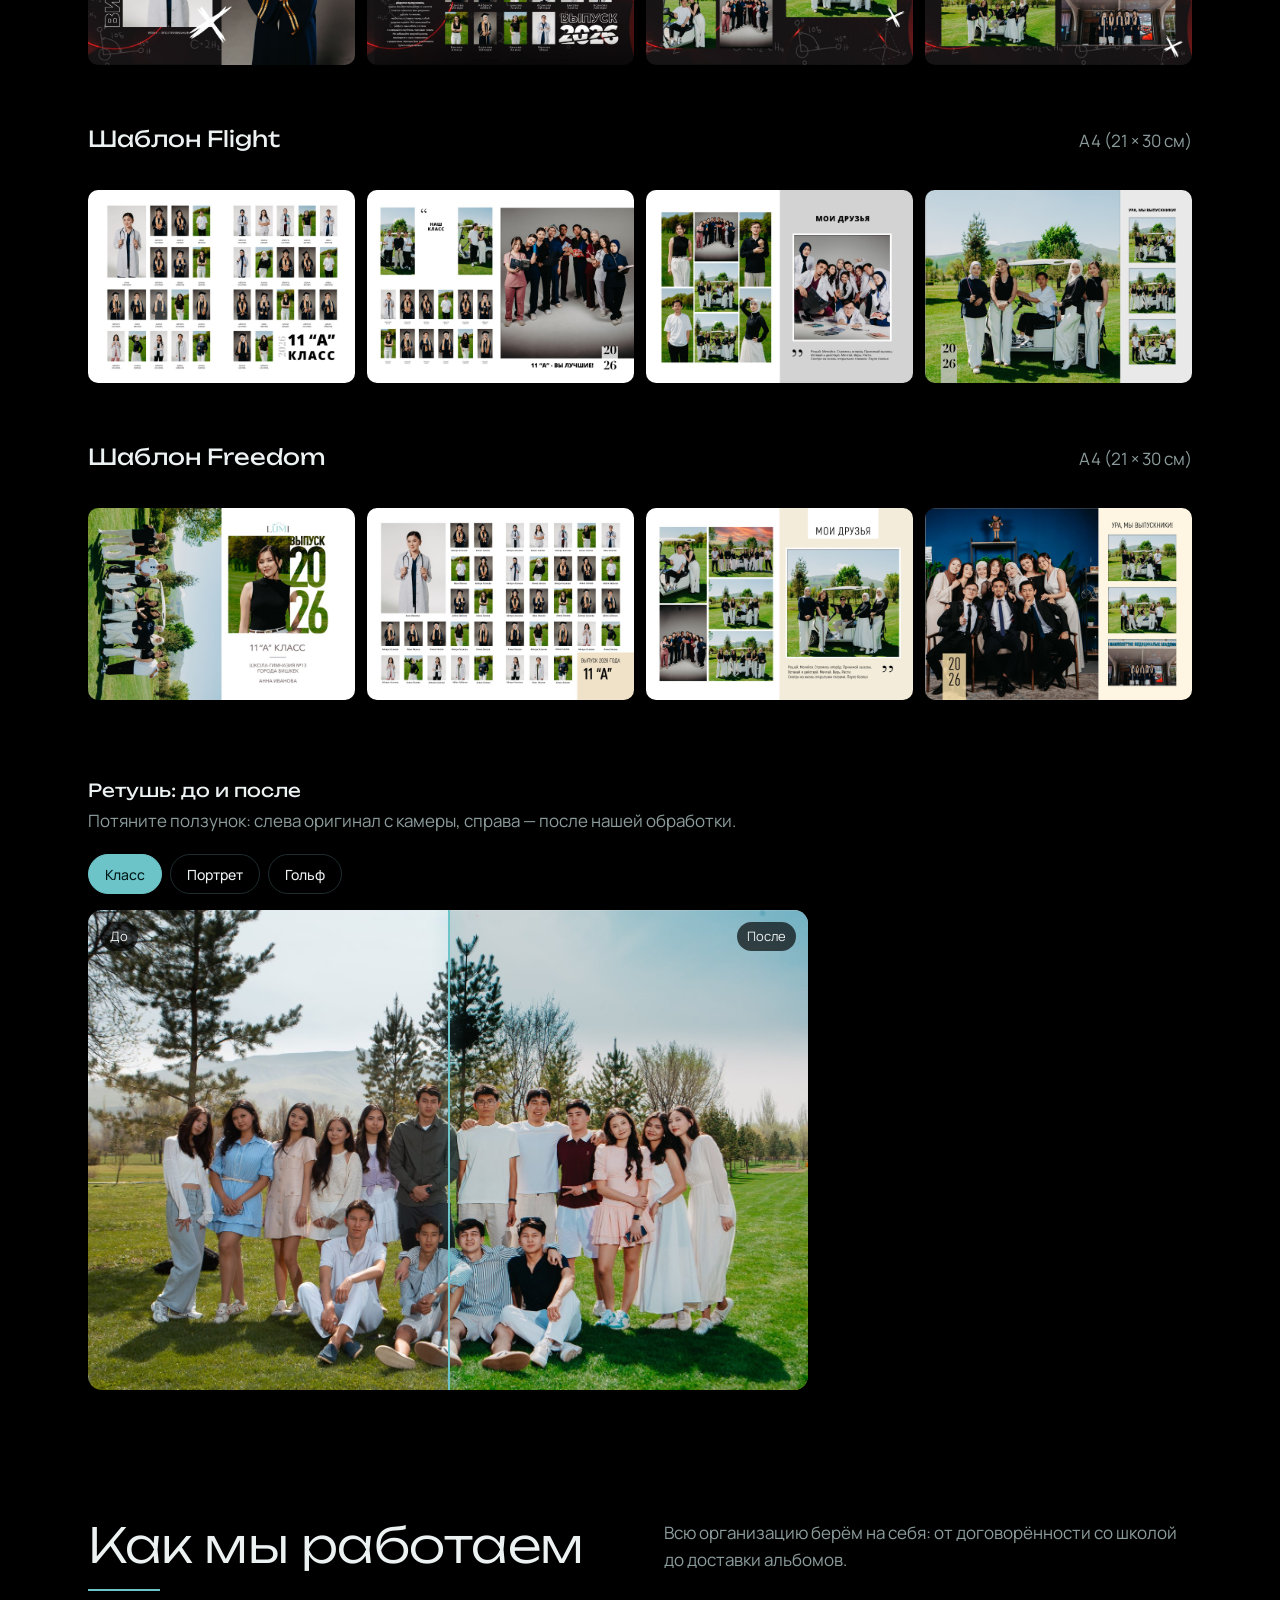
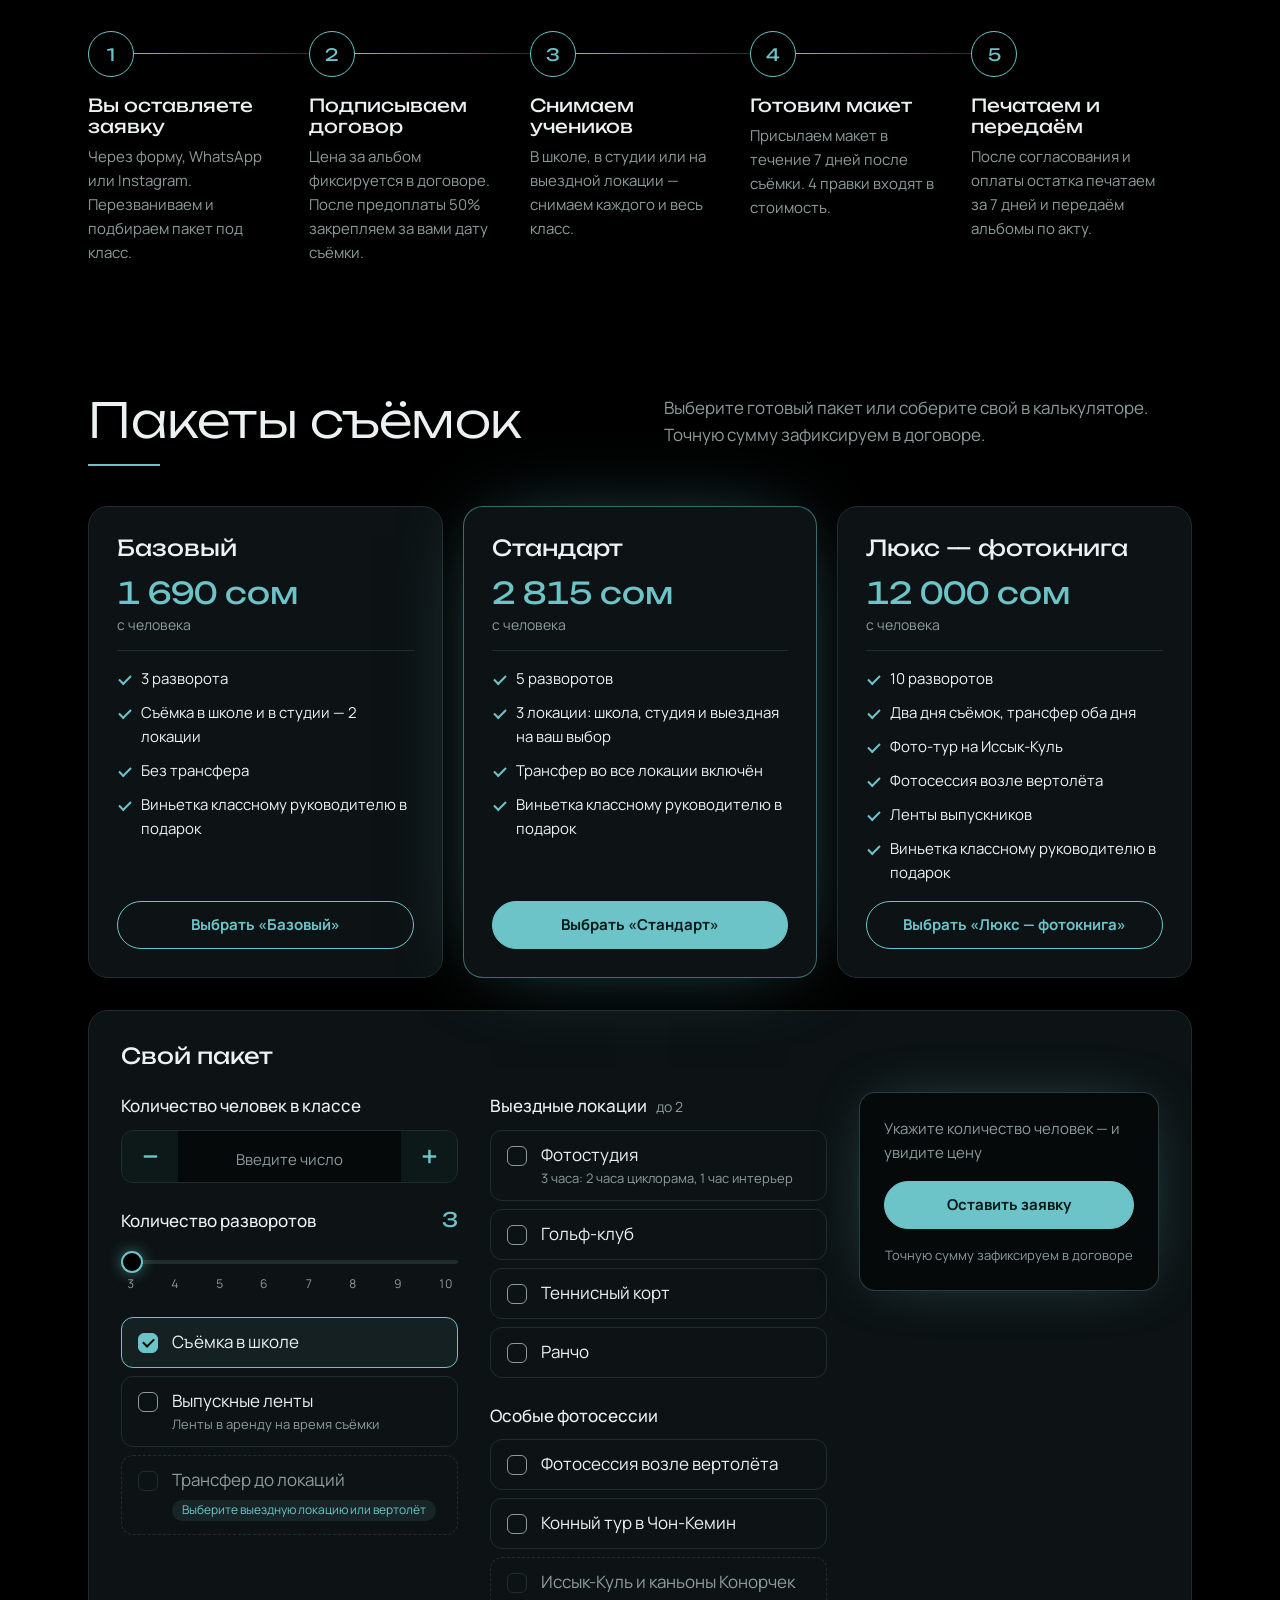
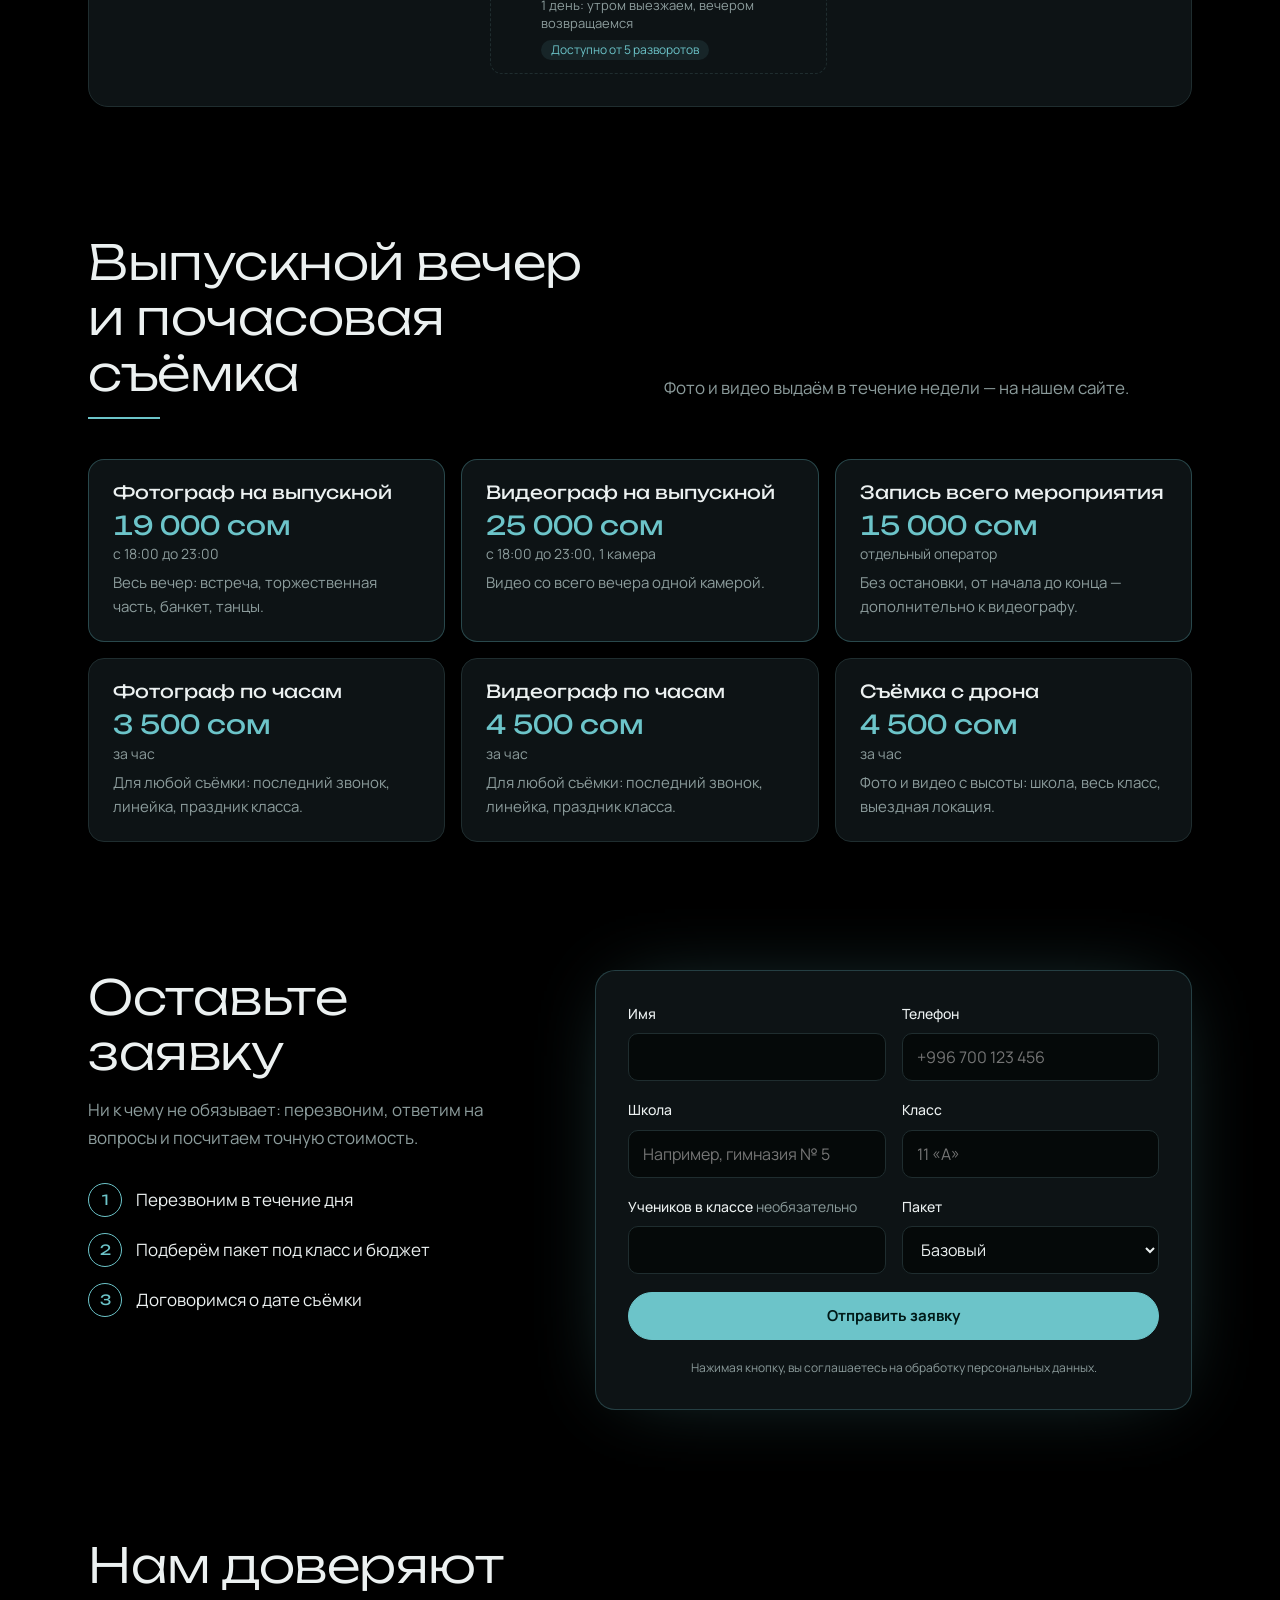
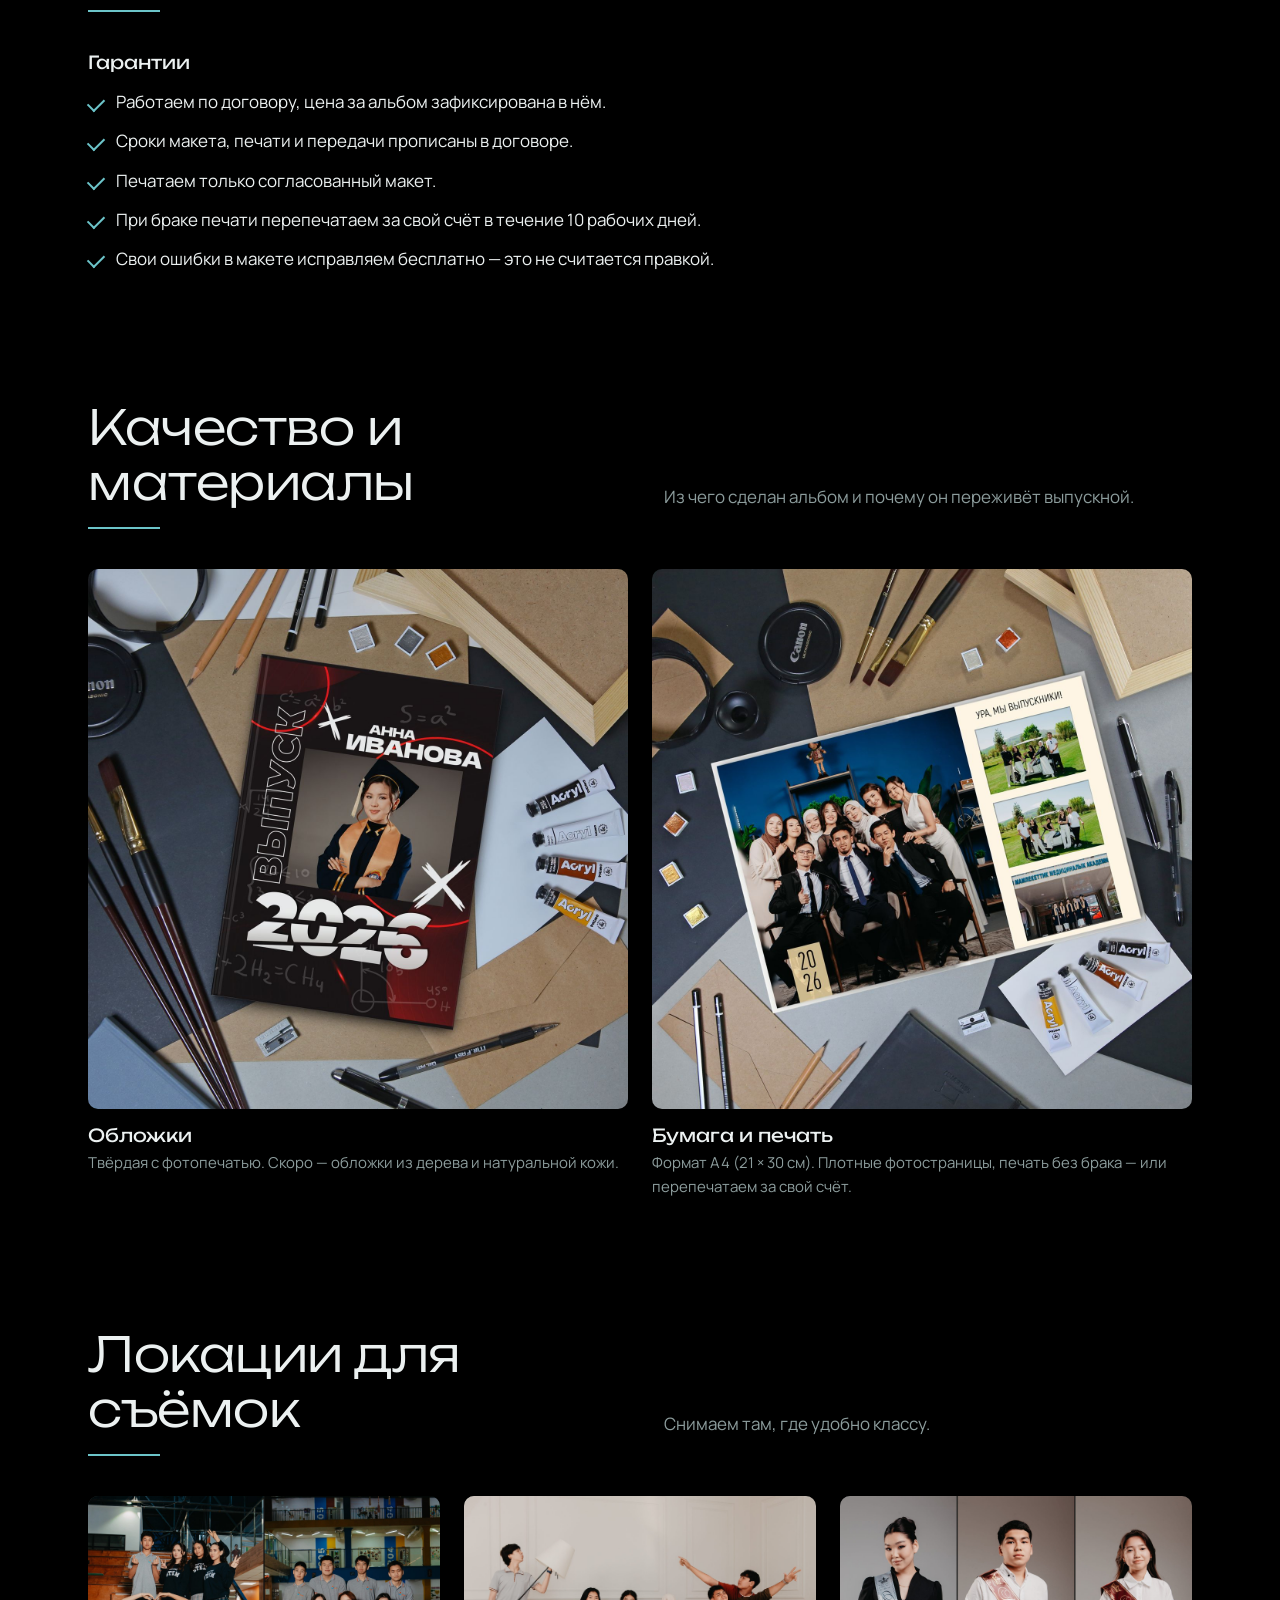
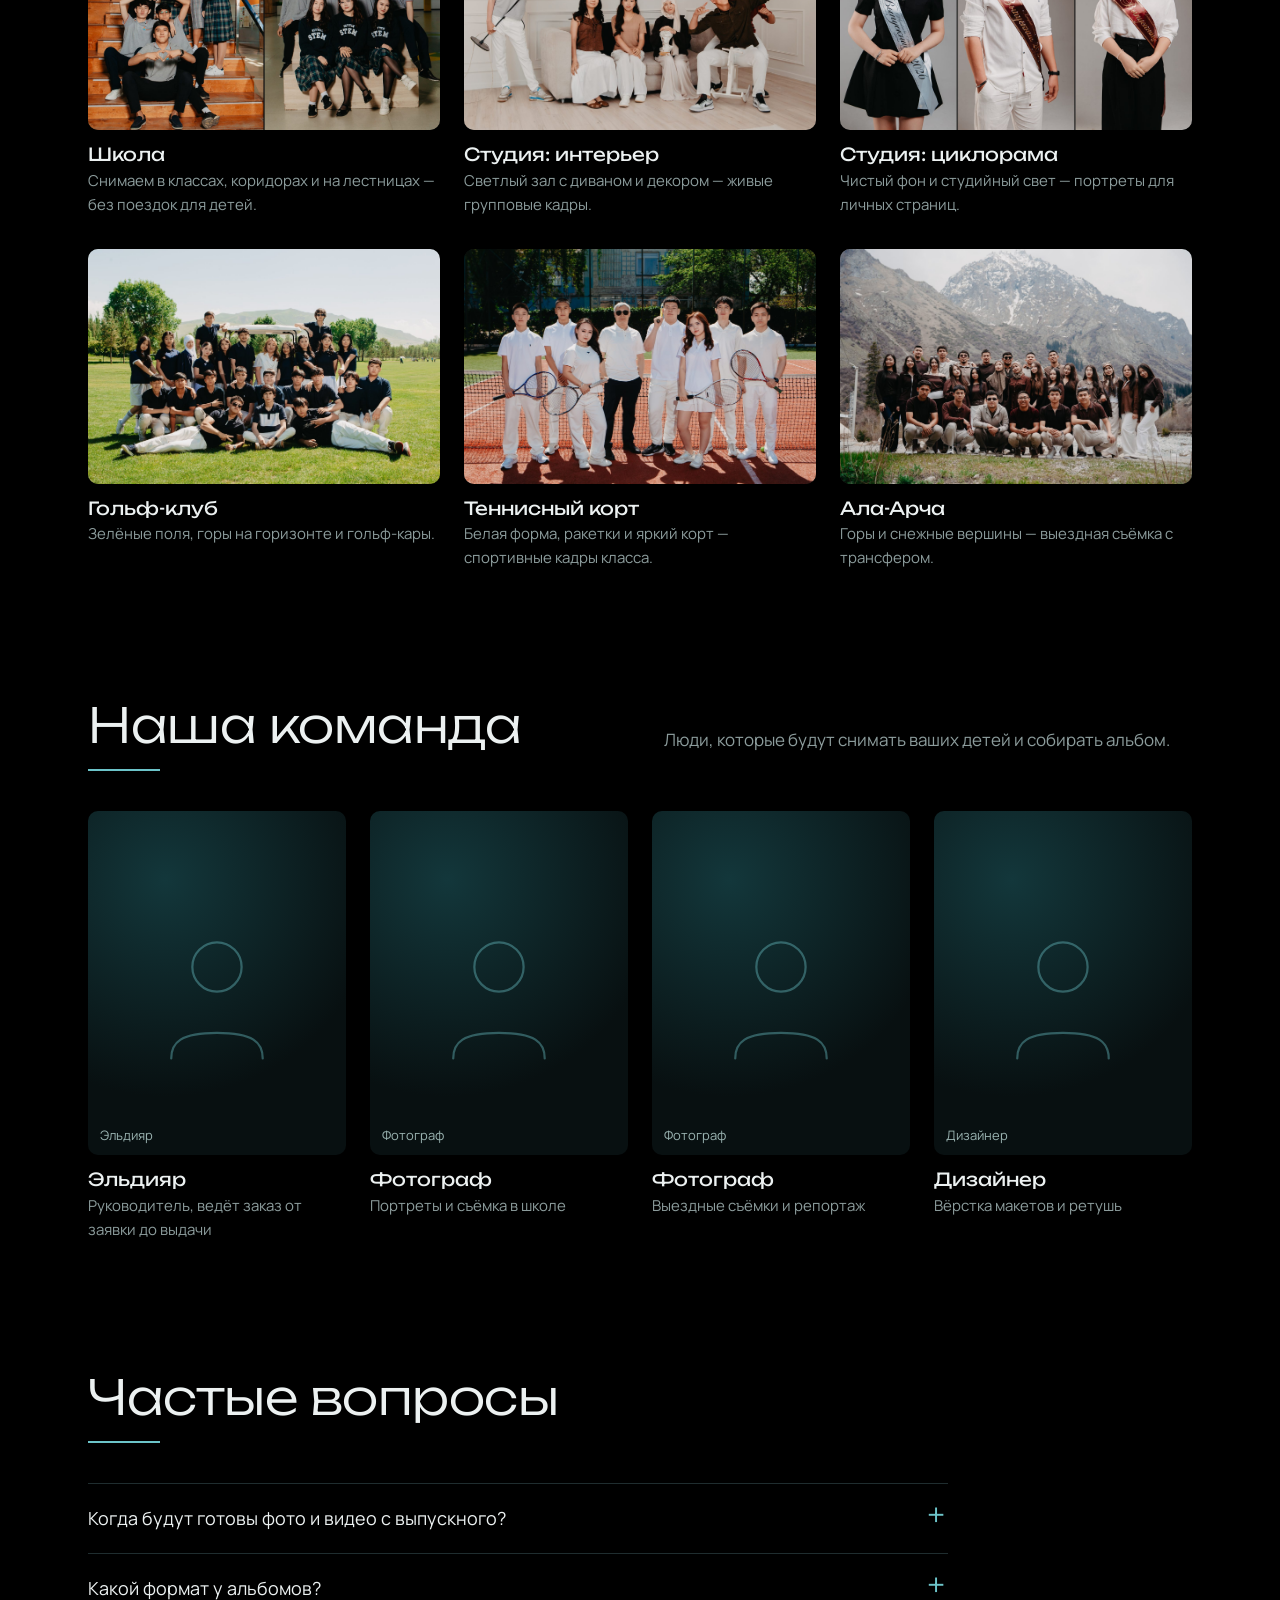
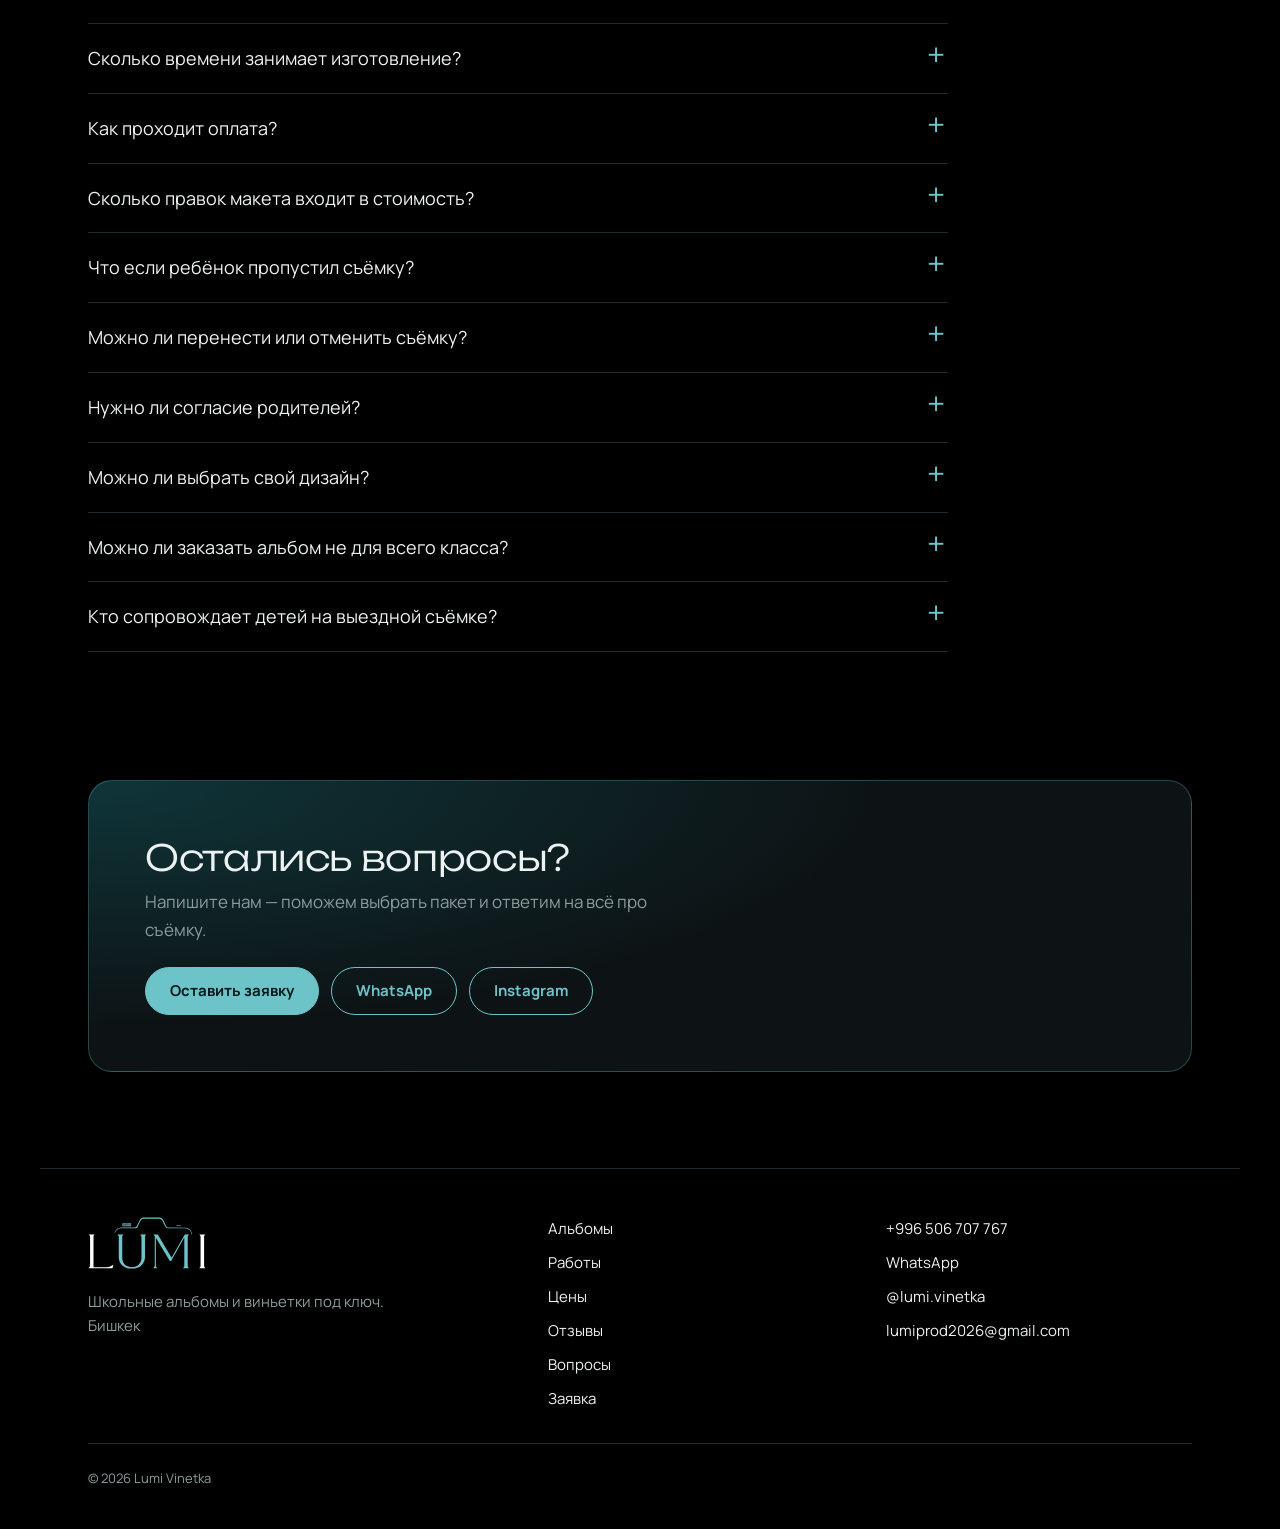
==== commit a3ea0497: "Школа: два кадра рядом вместо вертикального с размытыми полями Co-Authored-By: Claude Opus 5.5 <nore" ====
--- a/index.html
+++ b/index.html
@@ -9,7 +9,7 @@
   <link rel="preconnect" href="https://fonts.gstatic.com" crossorigin>
   <link href="https://fonts.googleapis.com/css2?family=Unbounded:wght@300;400;600&family=Manrope:wght@400;500;700&display=swap" rel="stylesheet">
   <link rel="icon" type="image/svg+xml" href="img/favicon.svg">
-  <link rel="stylesheet" href="styles.css?v=19">
+  <link rel="stylesheet" href="styles.css?v=20">
 </head>
 <body>
   <div class="watermark" aria-hidden="true"><span>L</span><span>U</span><span>M</span><span>I</span></div>
@@ -336,8 +336,8 @@
     <p id="lightboxCaption"></p>
   </dialog>
 
-  <script src="content.js?v=19"></script>
-  <script src="calc.js?v=19"></script>
-  <script src="app.js?v=19"></script>
+  <script src="content.js?v=20"></script>
+  <script src="calc.js?v=20"></script>
+  <script src="app.js?v=20"></script>
 </body>
 </html>
